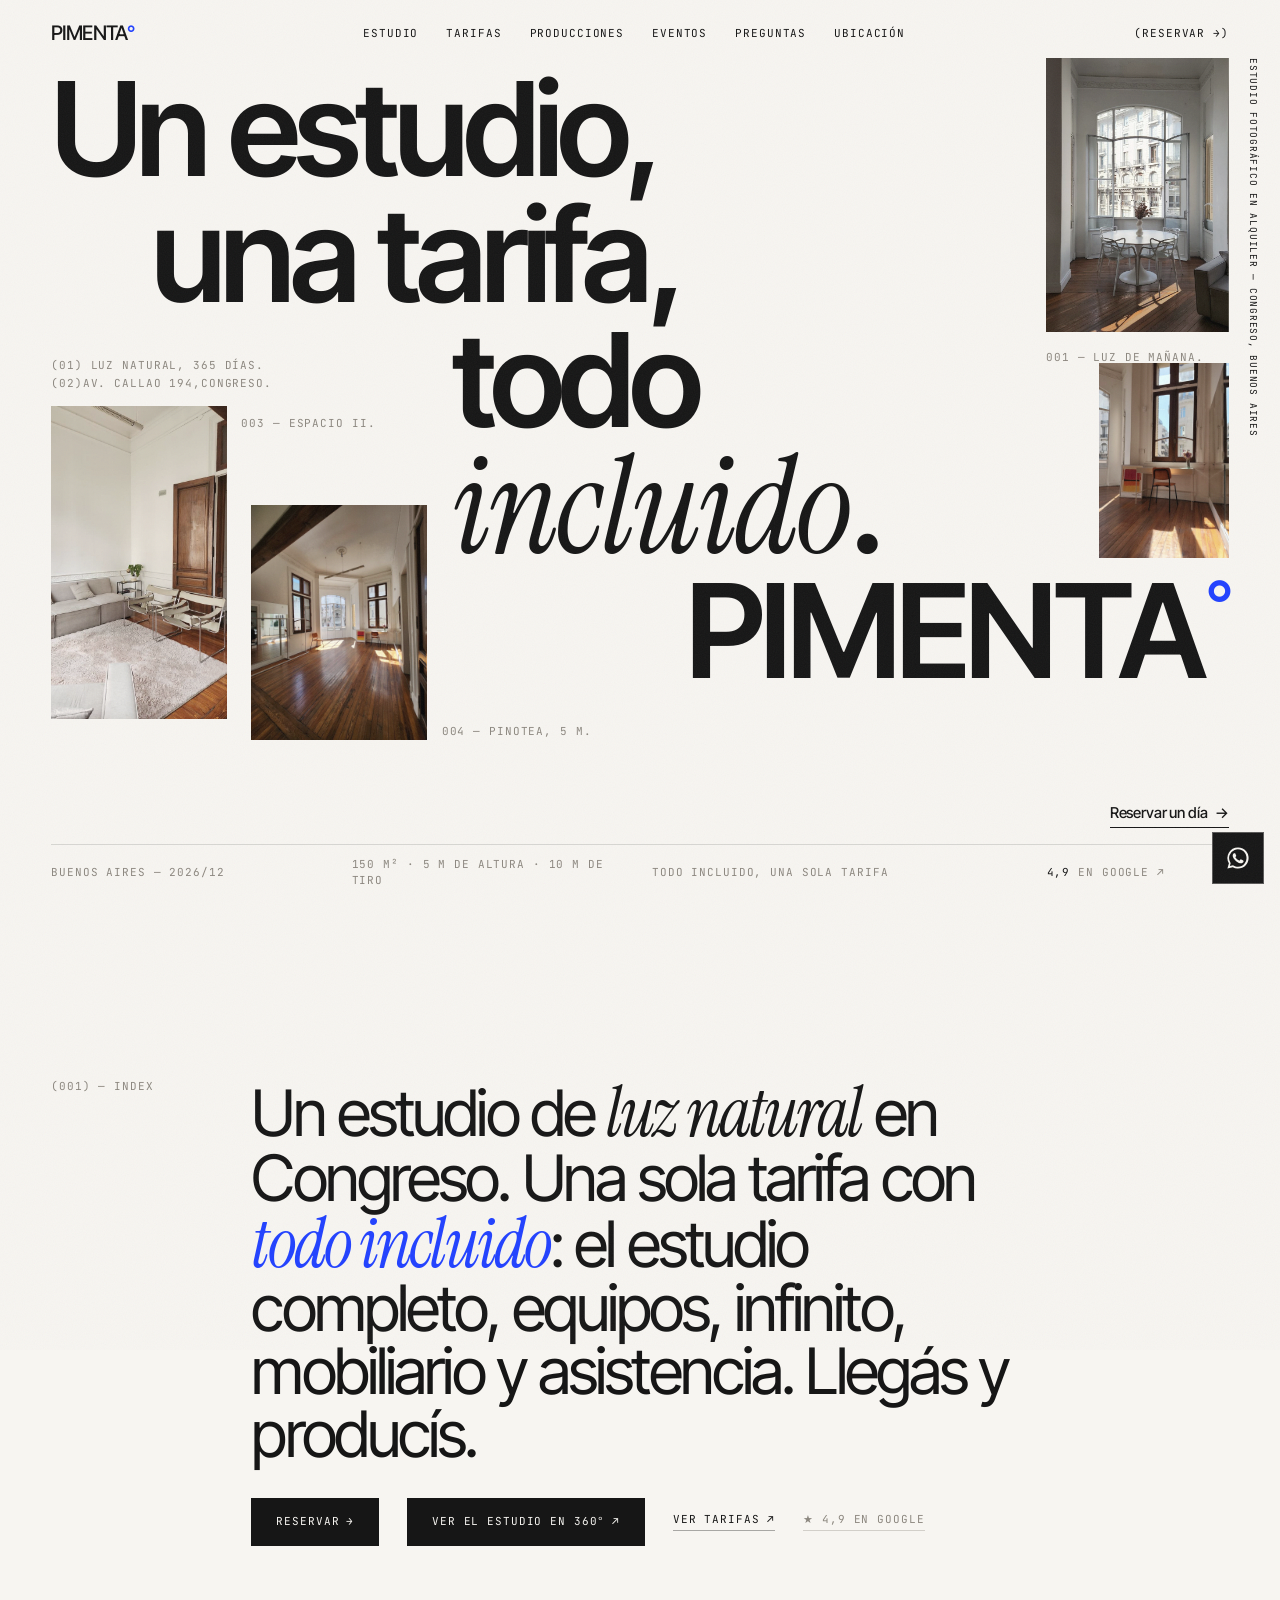
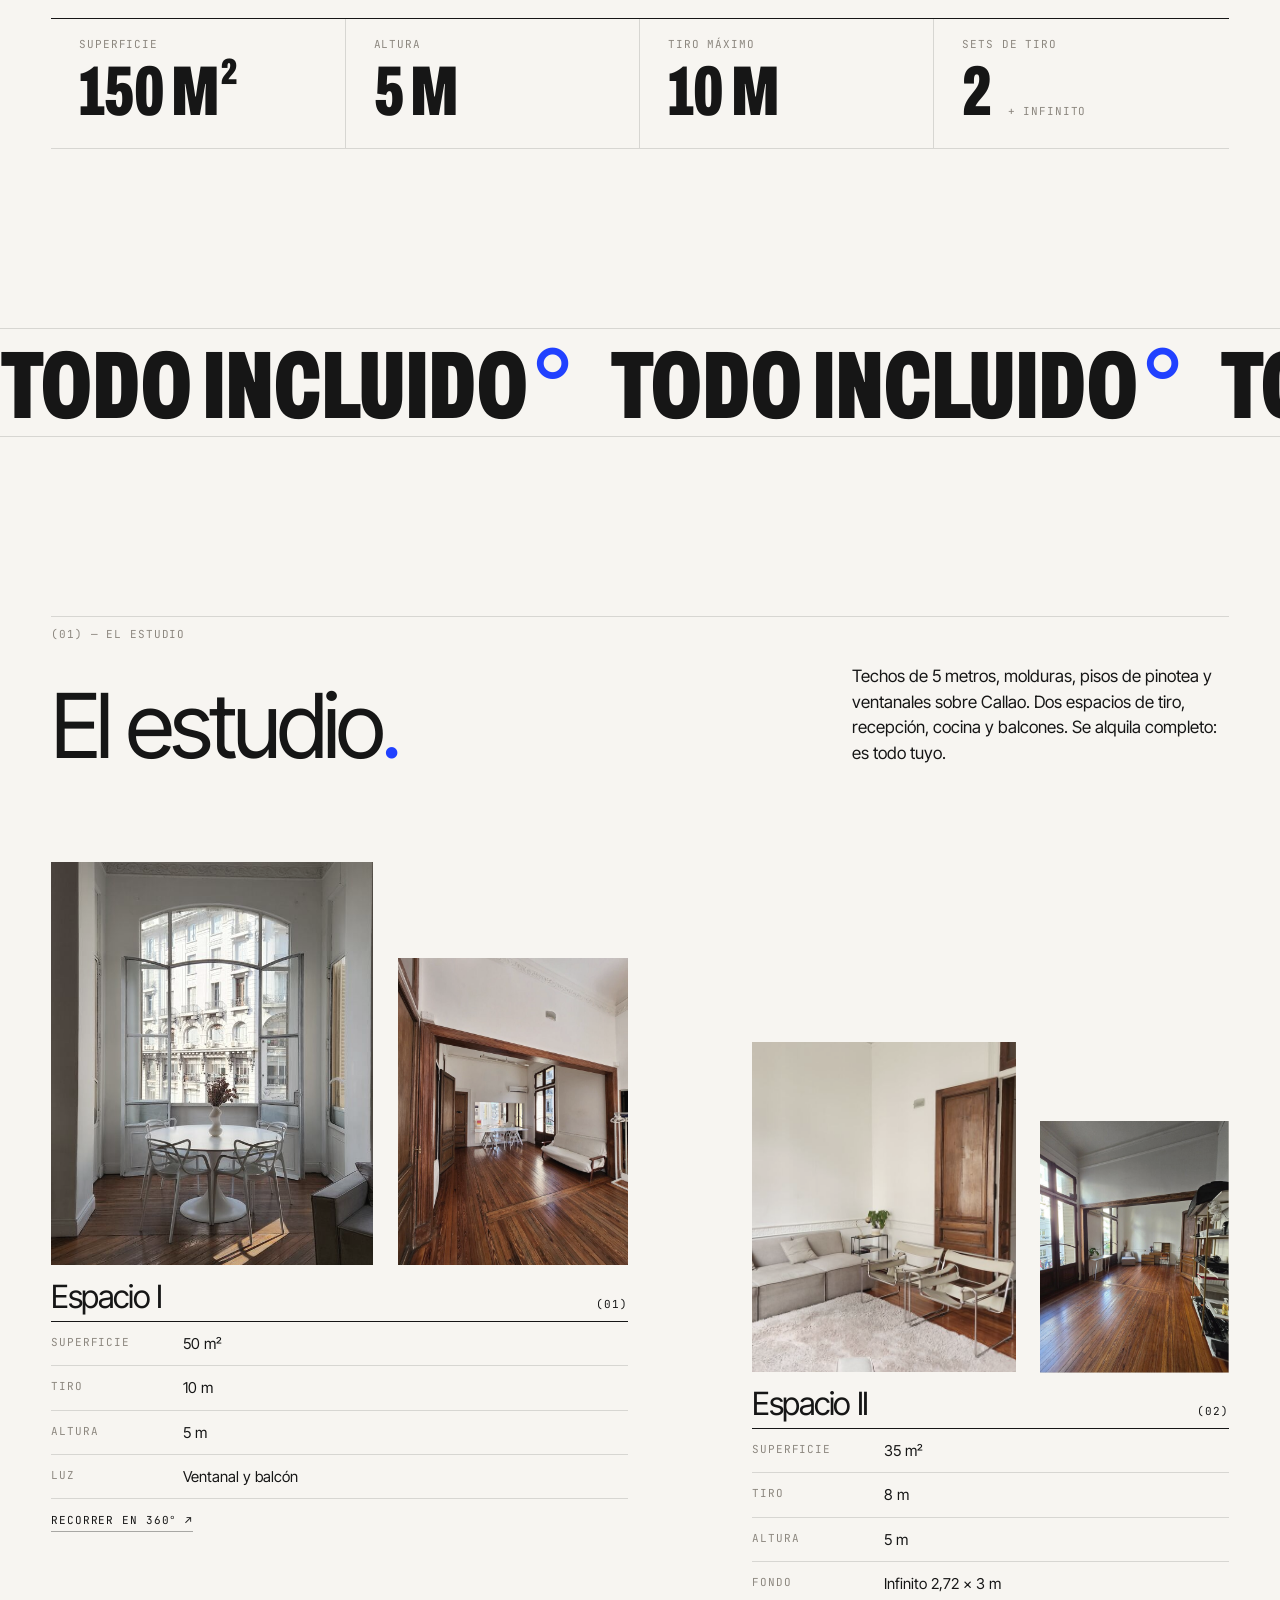
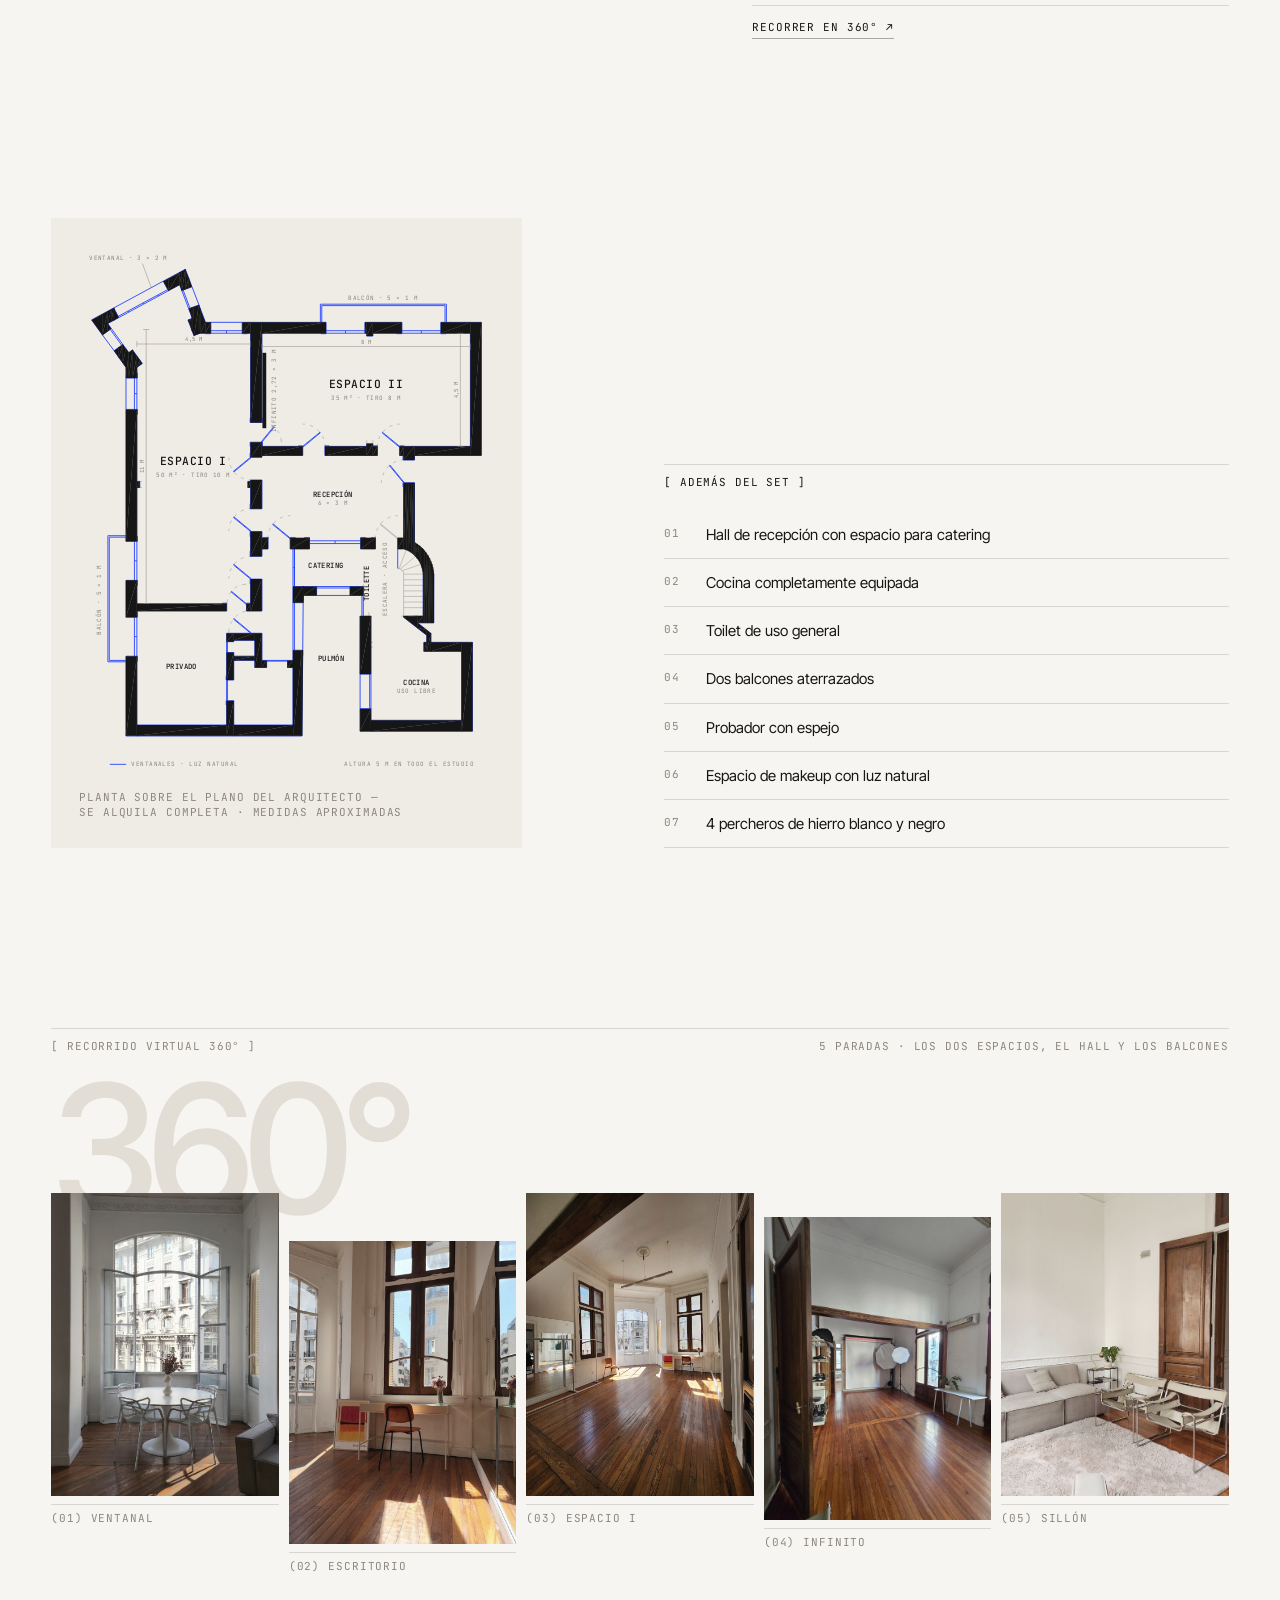
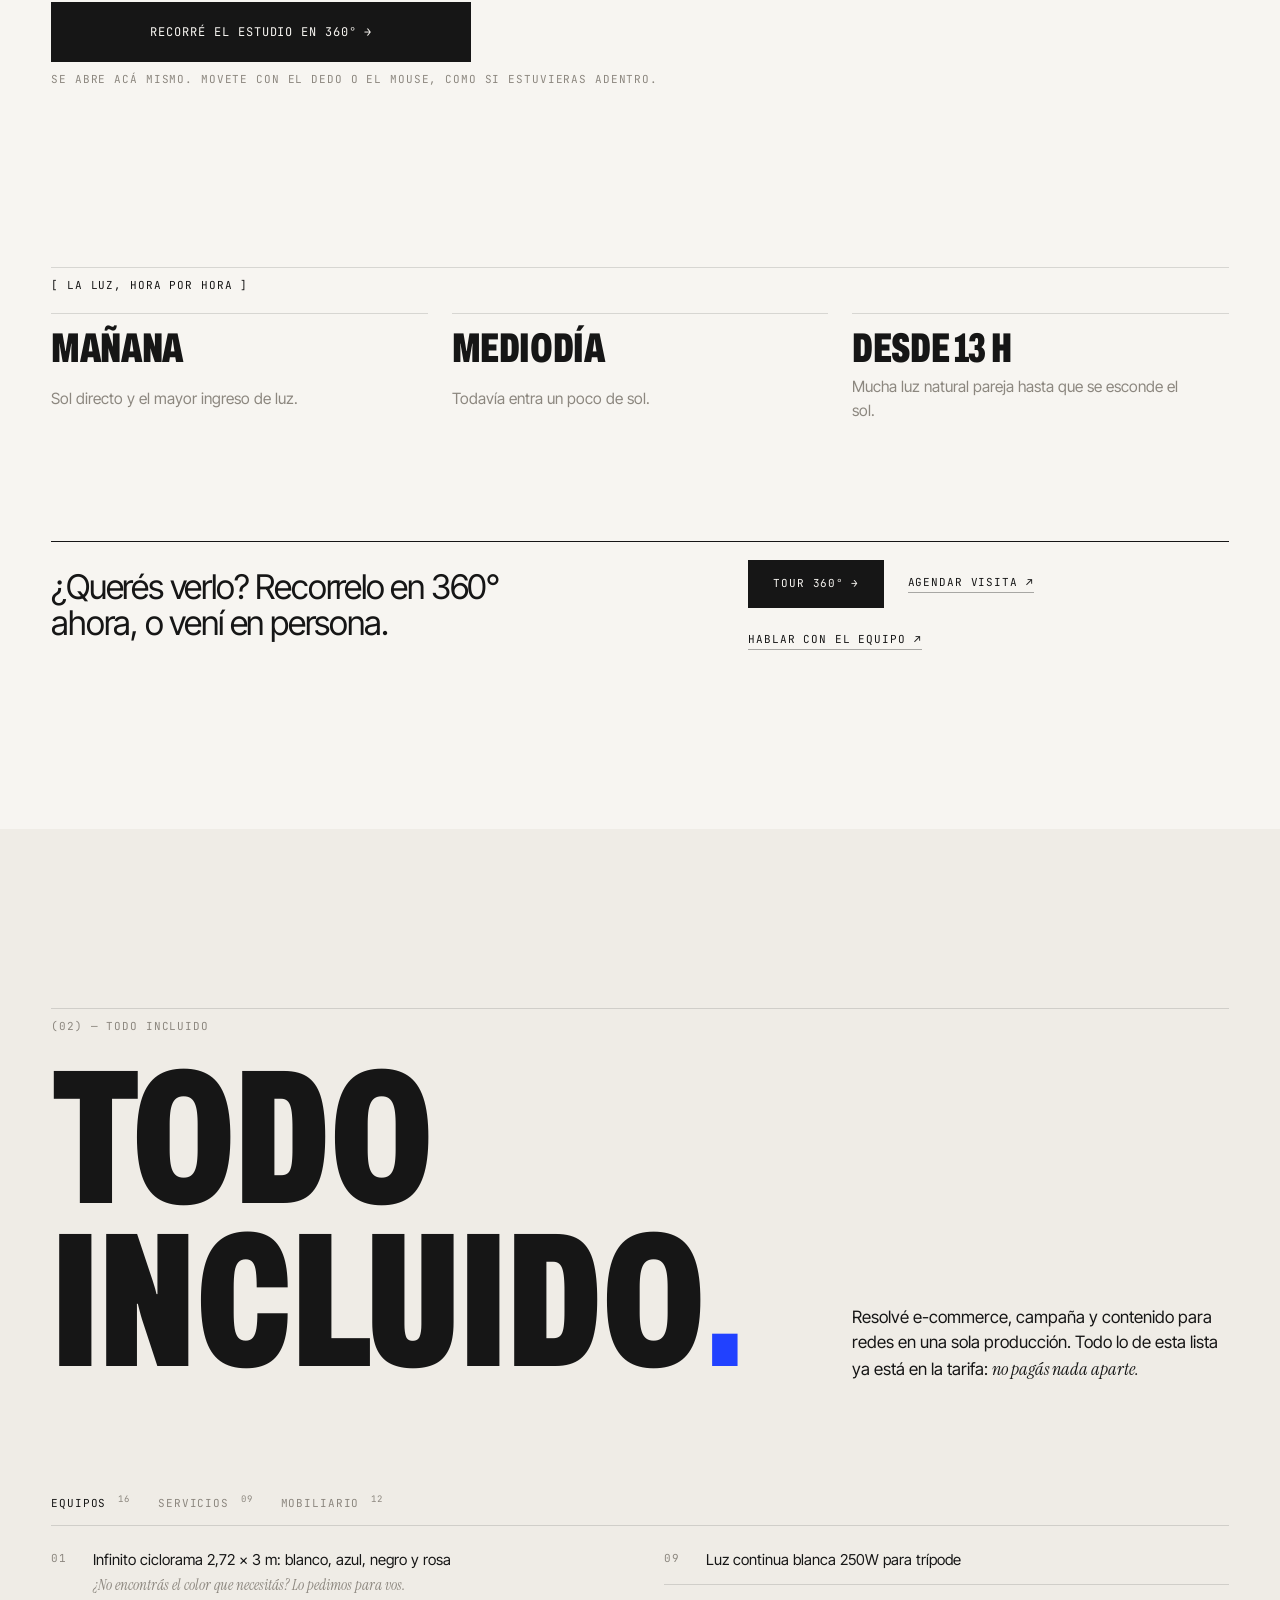
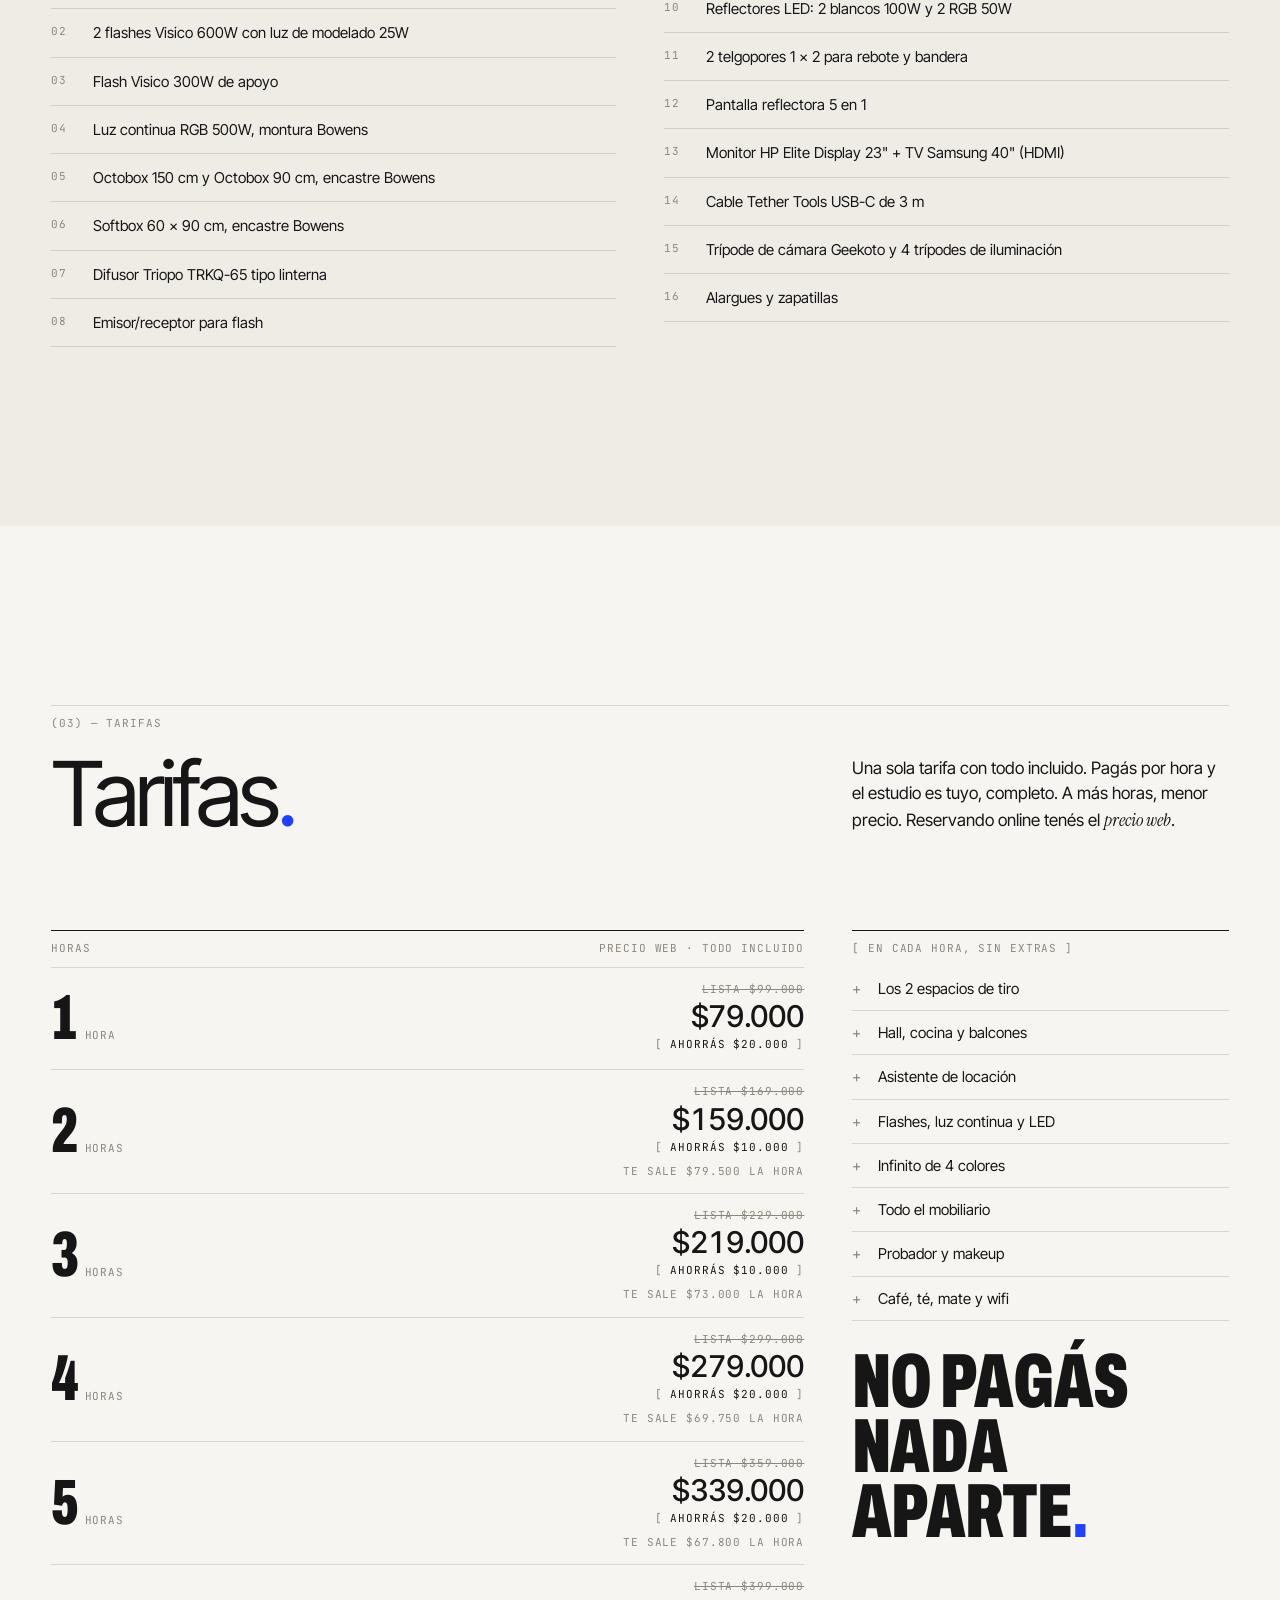
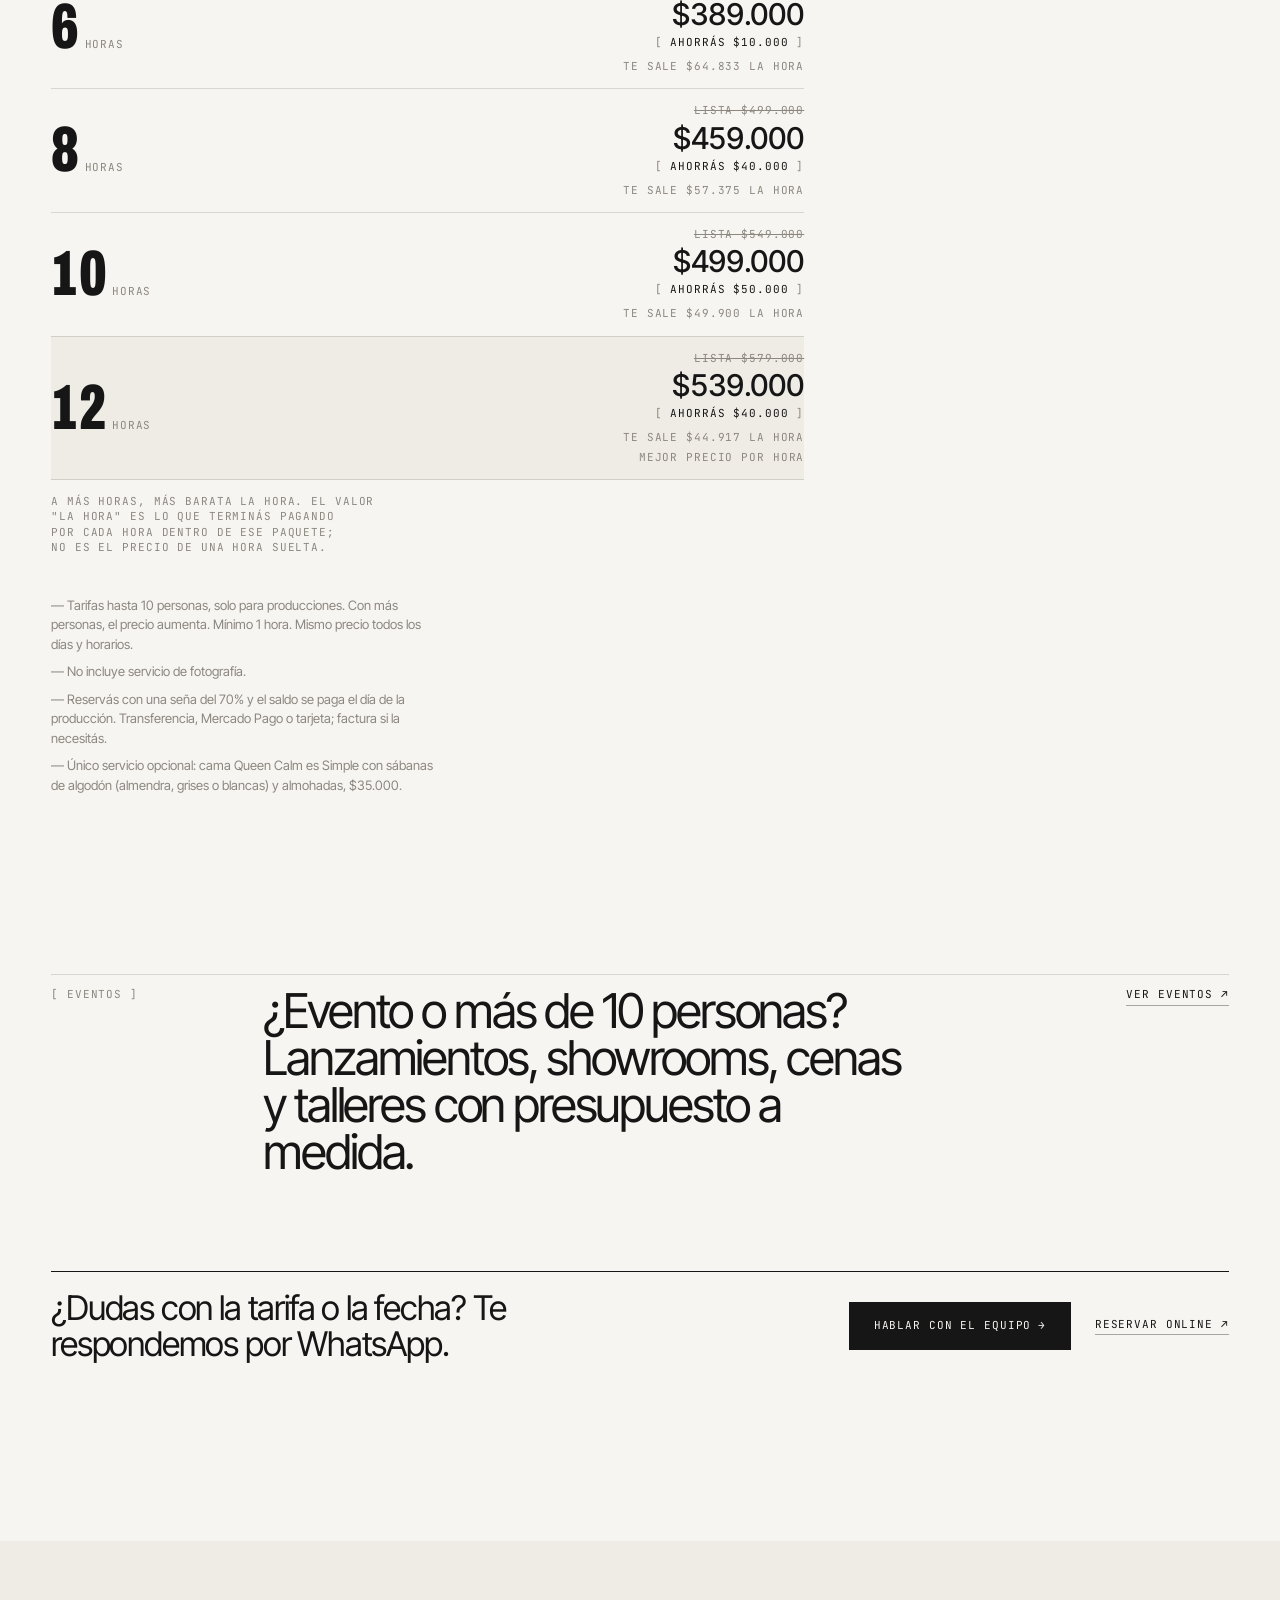
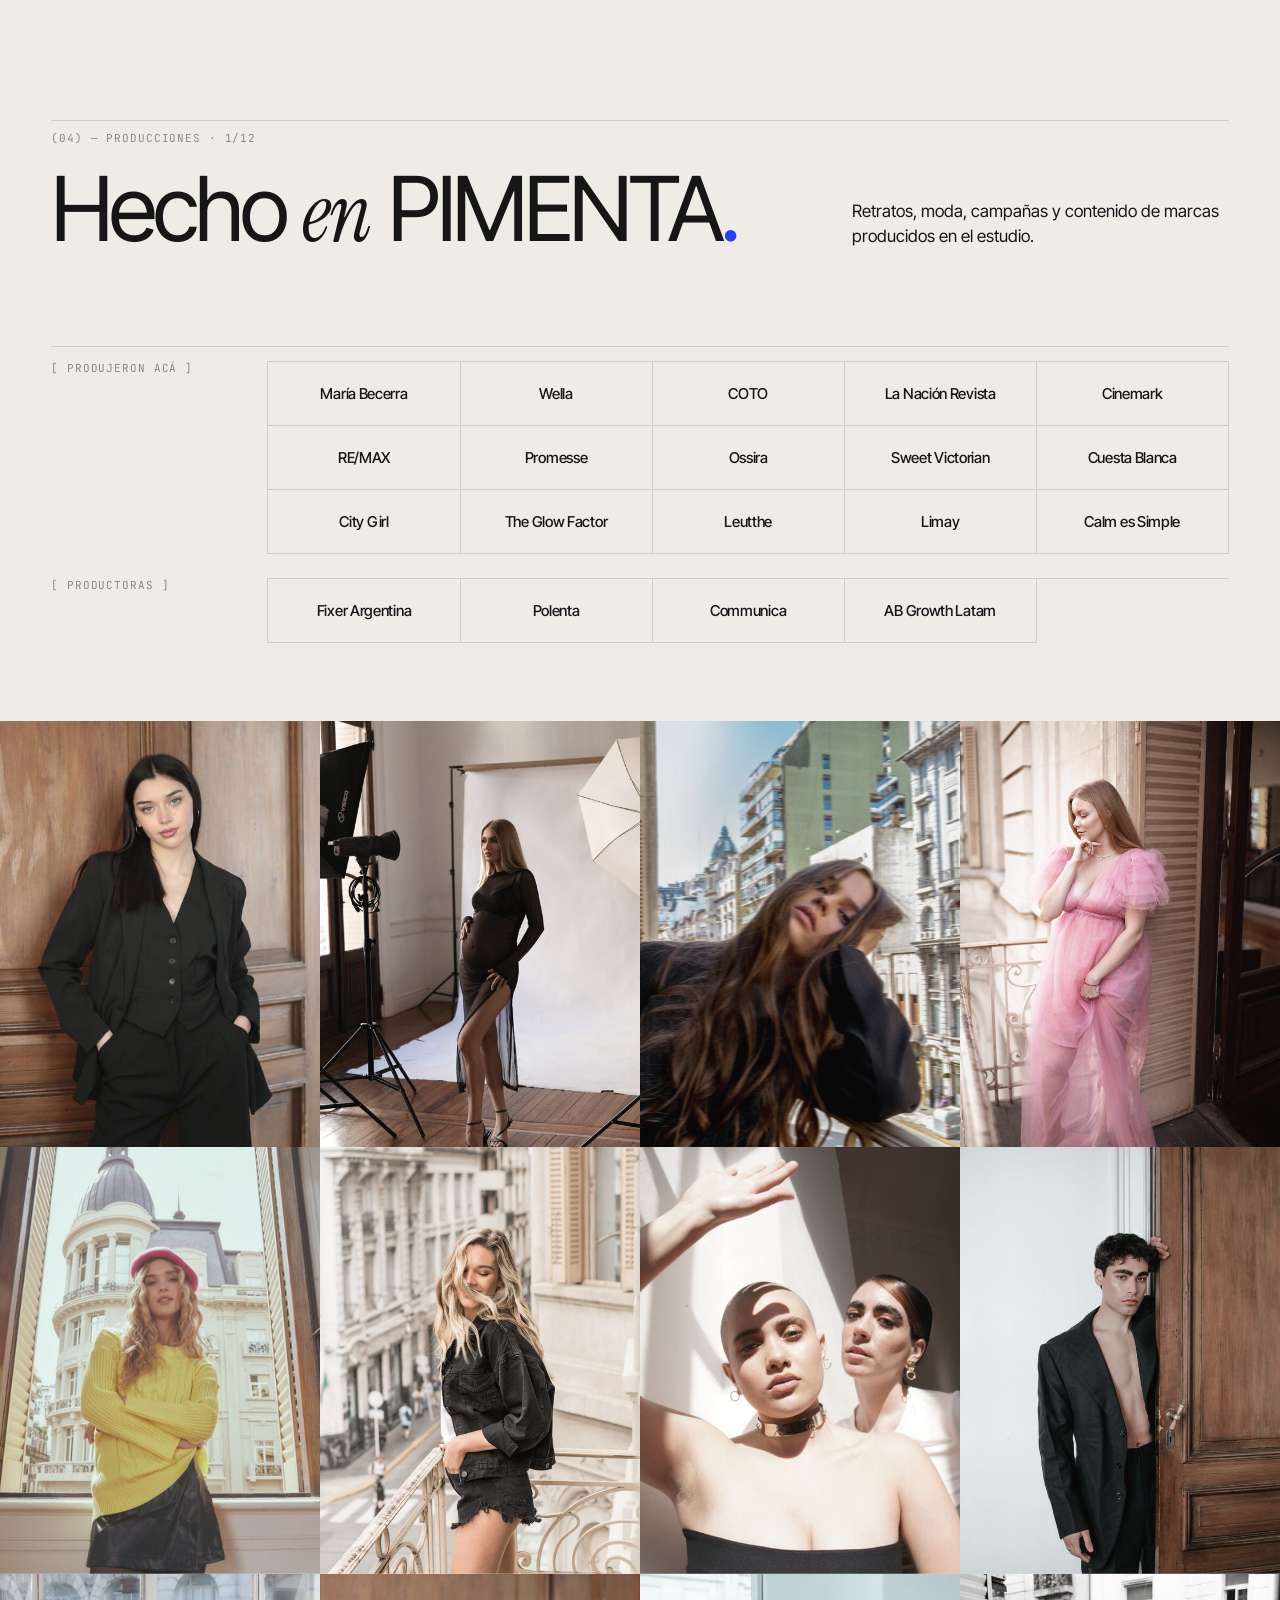
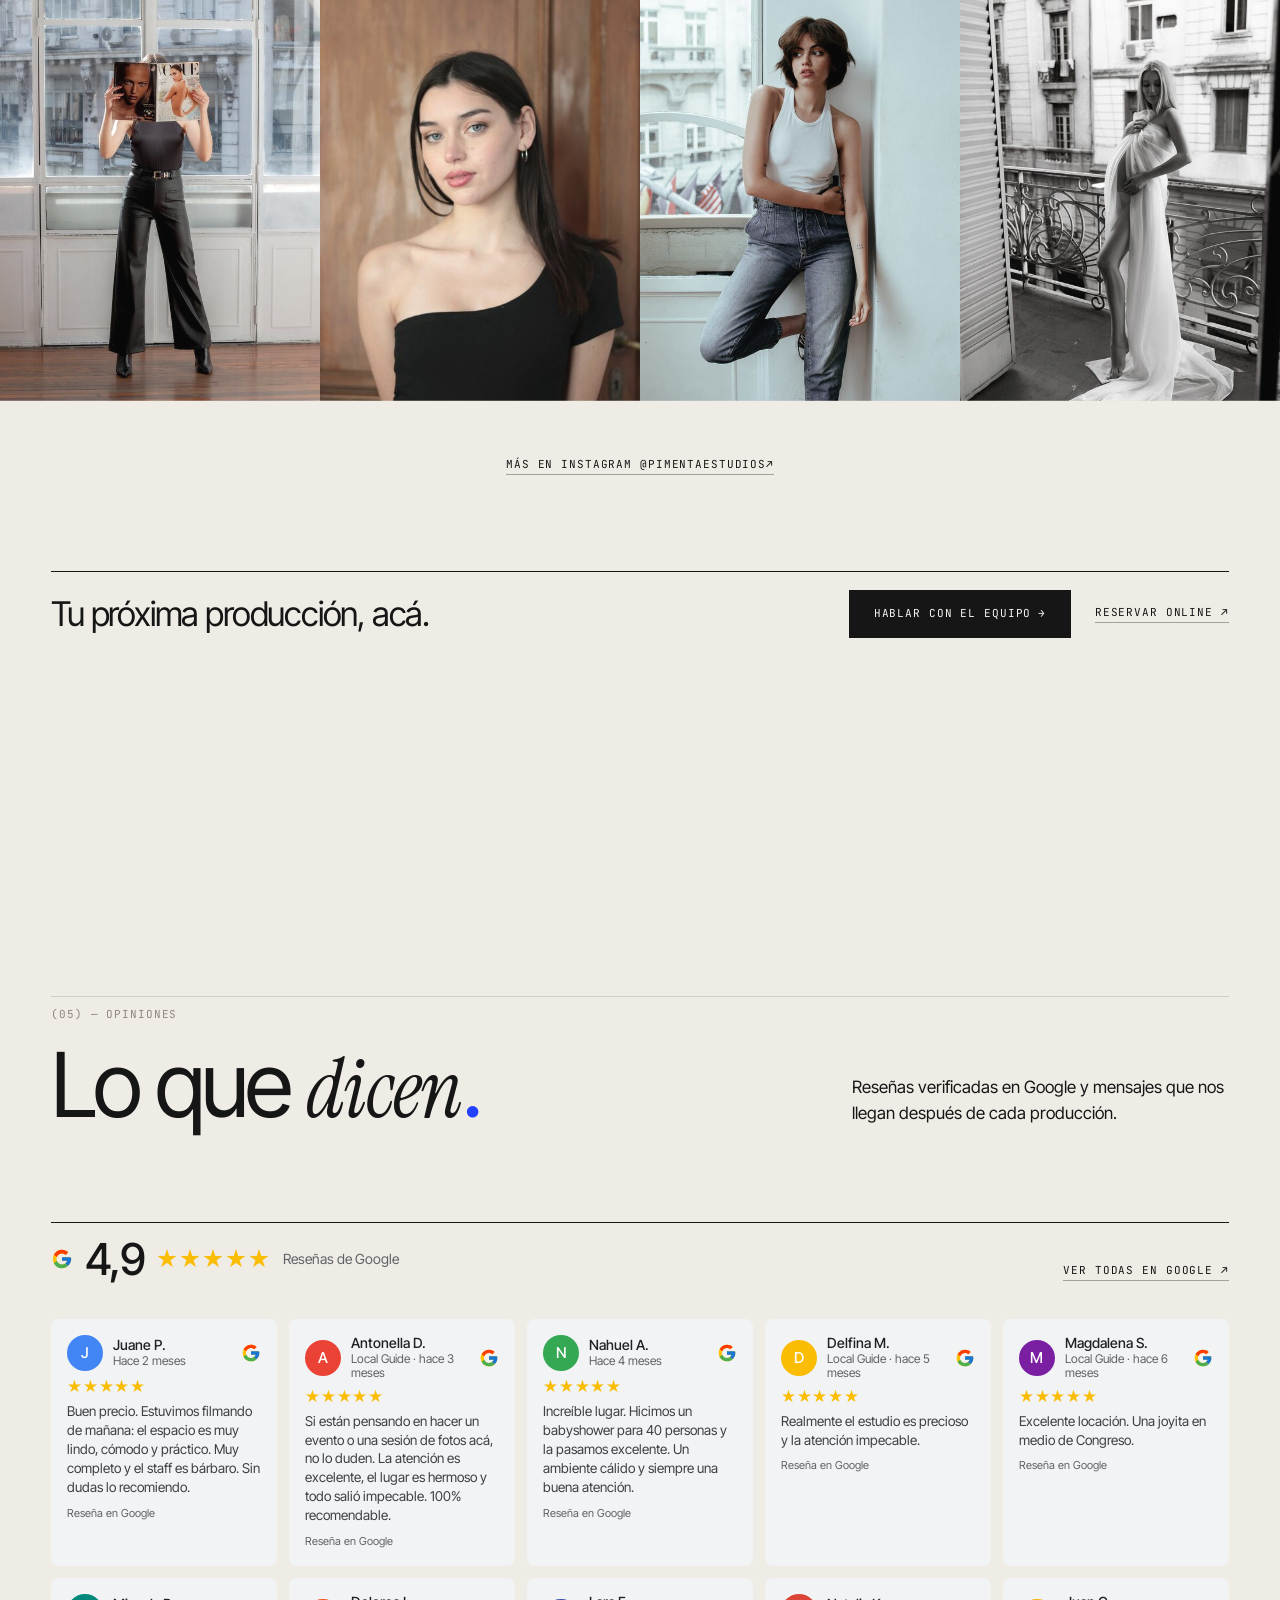
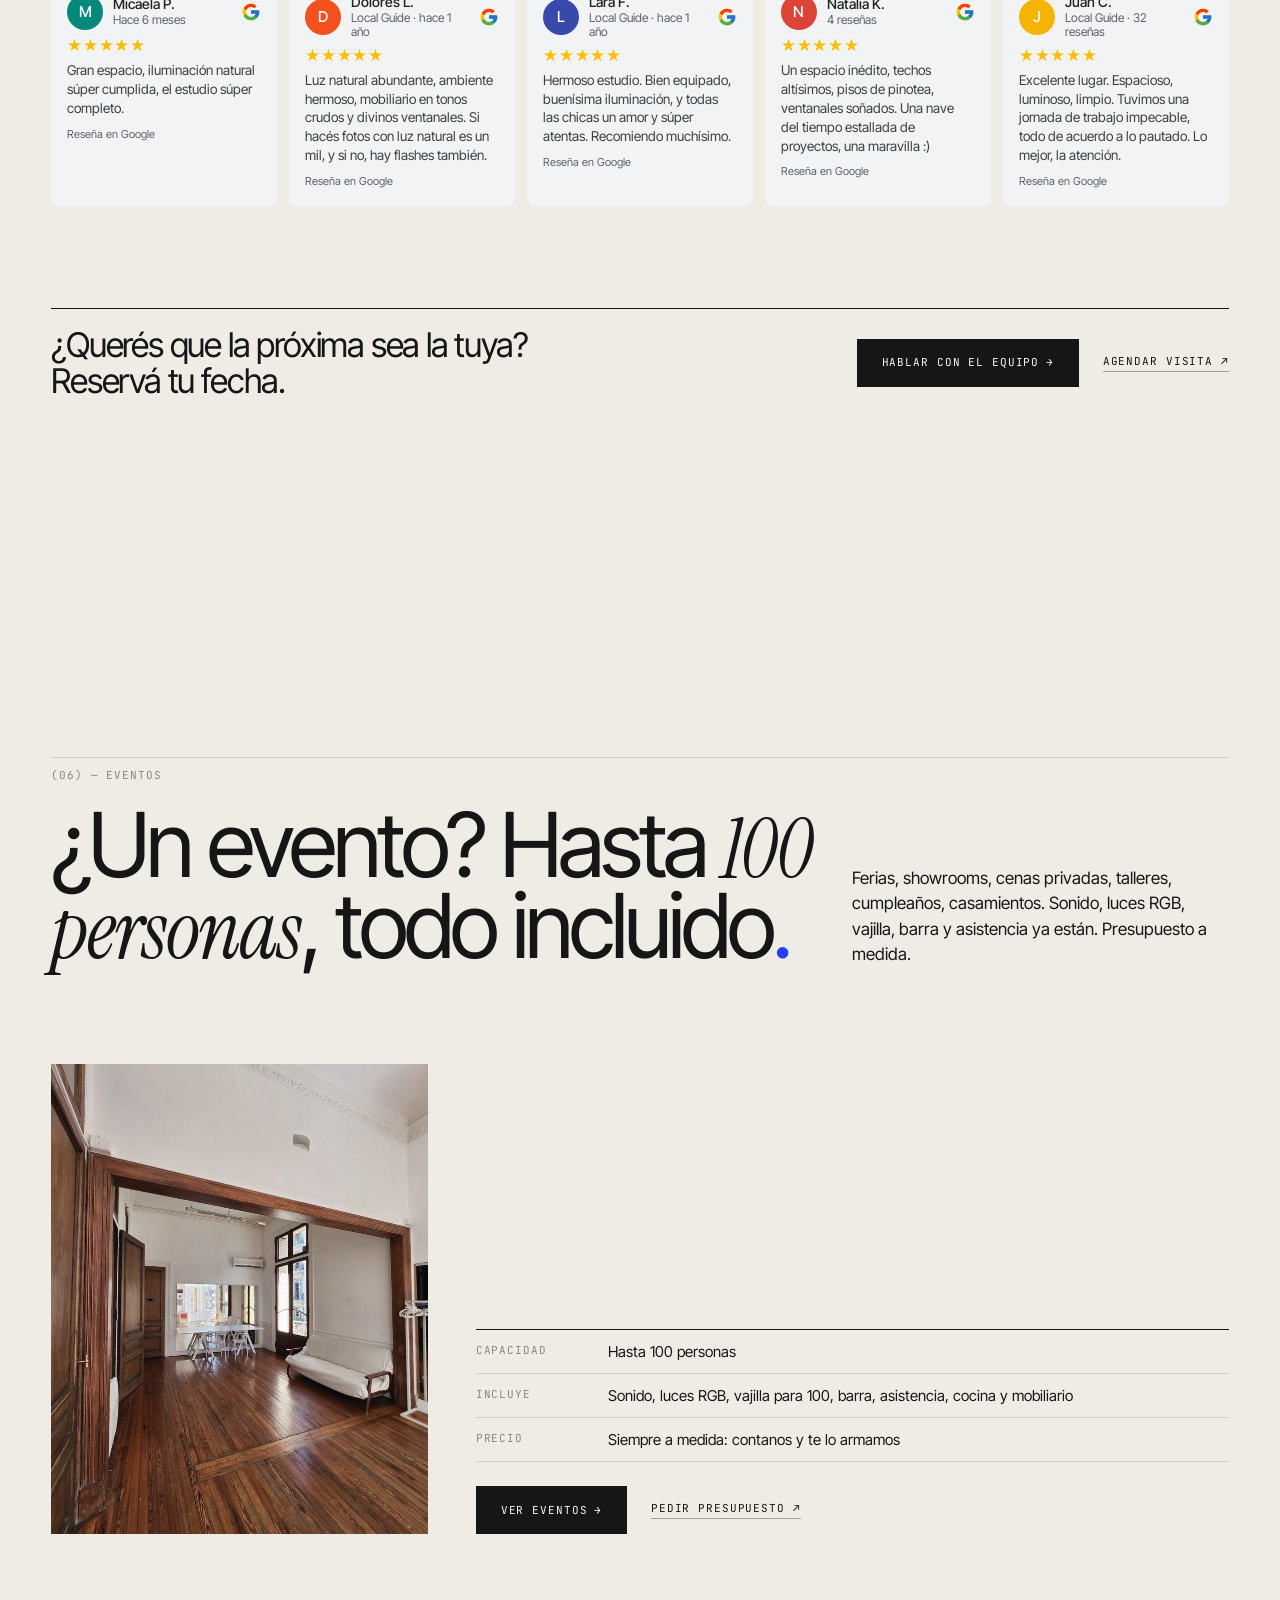
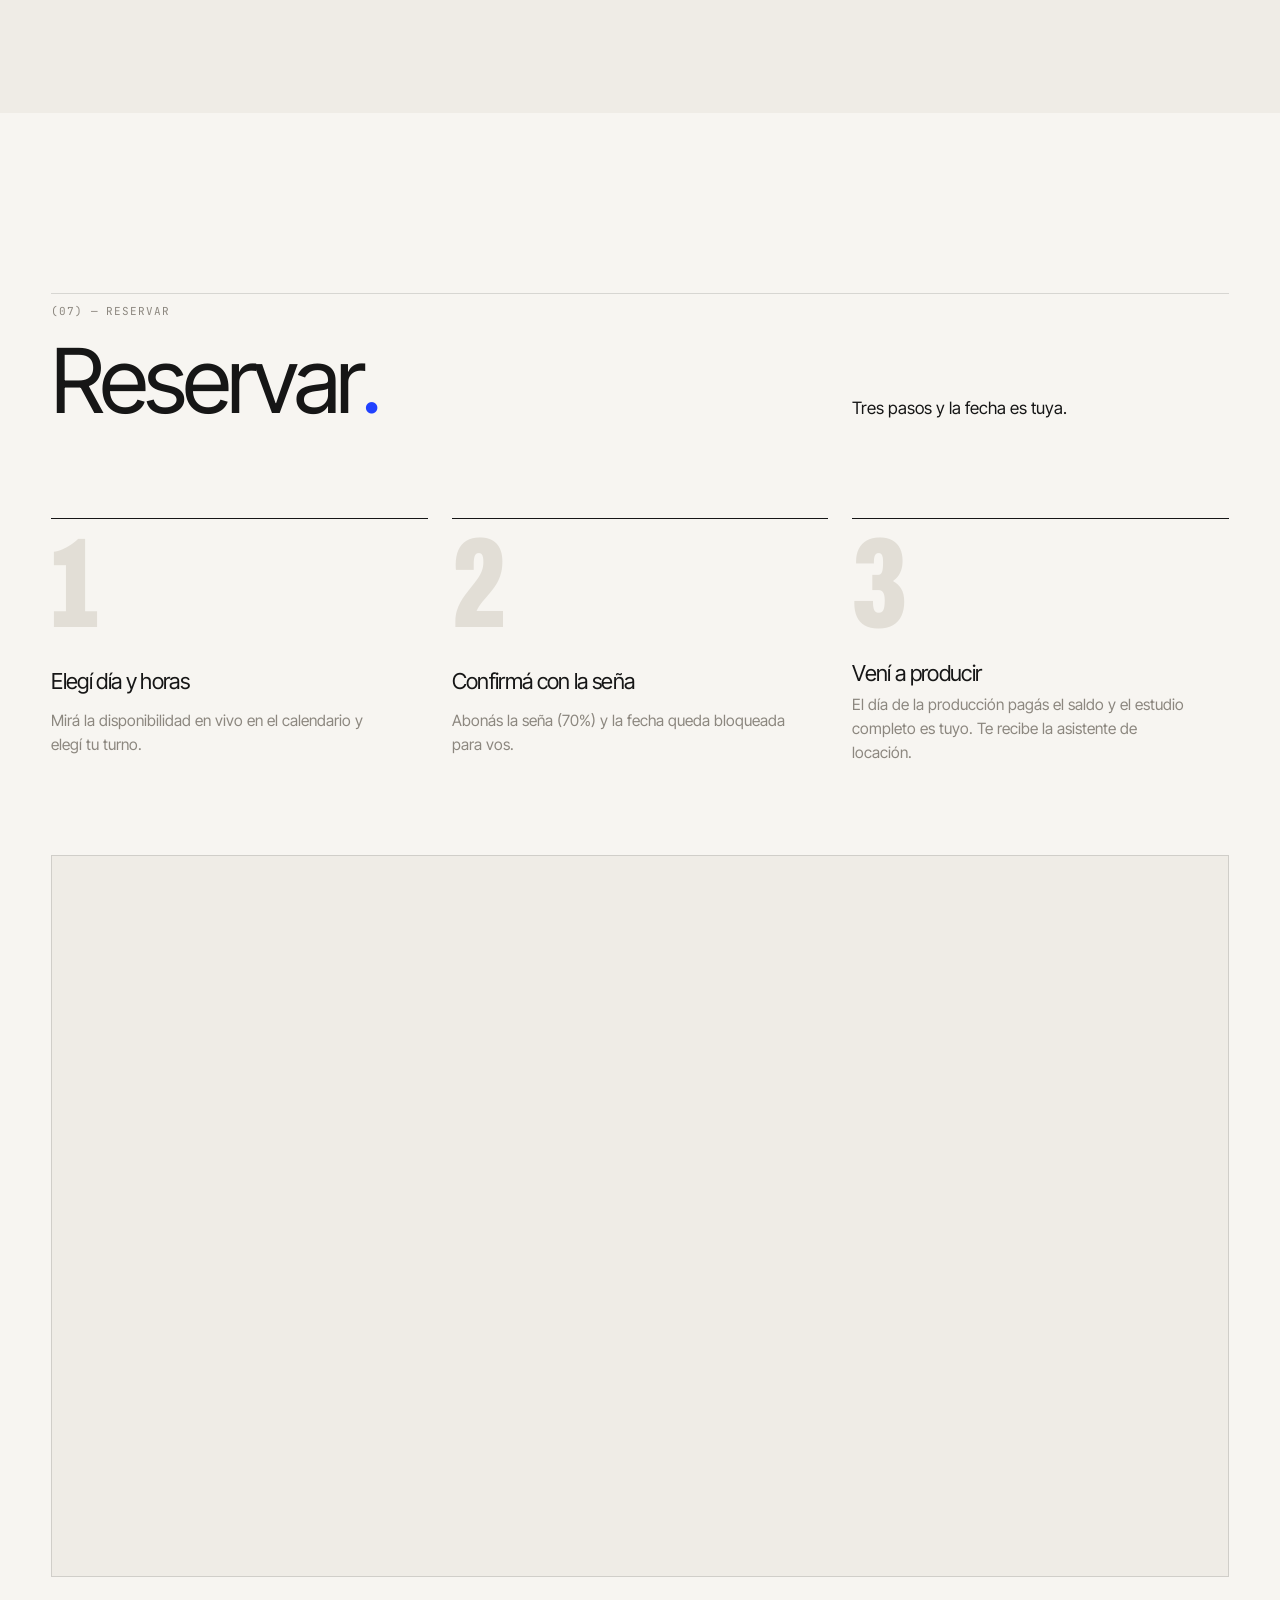
==== index.html @ 604423f0 "Plano: etiquetas de balcones y ventanal afuera del dibujo, sin cruzar líneas Co-Authored-By: Claude " ====
<!doctype html>
<html lang="es-AR">
<head>
  <meta charset="utf-8">
  <meta name="viewport" content="width=device-width, initial-scale=1">
  <title>PIMENTA Estudios | Alquiler de estudio fotográfico en Congreso, CABA</title>
  <meta name="description" content="Alquiler de estudio fotográfico con luz natural en Congreso, CABA (Av. Callao 194). Una sola tarifa con todo incluido: 150 m², 5 m de altura, equipos, infinito, mobiliario y asistencia. Reservá online.">
  <link rel="canonical" href="https://nadiaberendorf-coder.github.io/pimenta-web/">
  <meta name="theme-color" content="#F7F5F1">
  <link rel="icon" href="img/favicon.png" type="image/png">
  <link rel="apple-touch-icon" href="img/favicon.png">

  <!-- Vista previa al compartir el link (WhatsApp, Instagram, Facebook) -->
  <meta property="og:type" content="website">
  <meta property="og:locale" content="es_AR">
  <meta property="og:site_name" content="PIMENTA Estudios">
  <meta property="og:title" content="PIMENTA Estudios | Alquiler de estudio fotográfico en Congreso, CABA">
  <meta property="og:description" content="Una sola tarifa, todo incluido: 150 m² con luz natural, equipos, infinito, mobiliario y asistencia. Av. Callao 194, CABA.">
  <meta property="og:url" content="https://nadiaberendorf-coder.github.io/pimenta-web/">
  <meta property="og:image" content="https://nadiaberendorf-coder.github.io/pimenta-web/fotos/compartir.jpg">
  <meta property="og:image:width" content="1200">
  <meta property="og:image:height" content="630">
  <meta property="og:image:alt" content="Espacio de PIMENTA Estudios con piso de madera, ventanales y luz natural">
  <meta name="twitter:card" content="summary_large_image">

  <!-- Datos del negocio para Google -->
  <script type="application/ld+json">
  {
    "@context": "https://schema.org",
    "@type": "LocalBusiness",
    "name": "PIMENTA Estudios",
    "description": "Alquiler de estudio fotográfico por hora con luz natural. Una sola tarifa con todo incluido: estudio completo, equipos, infinito, mobiliario y asistencia.",
    "url": "https://nadiaberendorf-coder.github.io/pimenta-web/",
    "image": "https://nadiaberendorf-coder.github.io/pimenta-web/fotos/compartir.jpg",
    "logo": "https://nadiaberendorf-coder.github.io/pimenta-web/img/logo-negro.png",
    "hasMap": "https://maps.app.goo.gl/WNk3tJEqBnYM6PEH6",
    "sameAs": ["https://www.instagram.com/pimentaestudios/"],
    "telephone": "+5491124845148",
    "email": "holapimenta@gmail.com",
    "openingHours": "Mo-Su 00:00-23:59",
    "priceRange": "$$",
    "address": {
      "@type": "PostalAddress",
      "streetAddress": "Av. Callao 194, piso 2, U5",
      "addressLocality": "Ciudad Autónoma de Buenos Aires",
      "addressRegion": "CABA",
      "addressCountry": "AR"
    },
    "areaServed": "Buenos Aires"
  }
  </script>

  <link rel="preconnect" href="https://fonts.googleapis.com">
  <link rel="preconnect" href="https://fonts.gstatic.com" crossorigin>
  <link href="https://fonts.googleapis.com/css2?family=Archivo:wdth,wght@62..125,100..900&family=Inter+Tight:wght@400;500;600&family=Instrument+Serif:ital@0;1&family=JetBrains+Mono:wght@400;500&display=swap" rel="stylesheet">
  <link rel="preload" as="image" href="fotos/portada-ventanal.jpg">
  <link rel="stylesheet" href="css/estilos.css">
  <script>document.documentElement.classList.add("js");</script>
</head>
<body>

<!-- ===================== BARRA ===================== -->
<header class="barra">
  <a class="logo" href="#inicio" aria-label="PIMENTA Estudios, ir al inicio">PIMENTA<span class="nota">°</span></a>
  <nav class="nav" aria-label="Secciones">
    <a href="#estudio">Estudio</a>
    <a href="#tarifas">Tarifas</a>
    <a href="#galeria">Producciones</a>
    <a href="eventos.html">Eventos</a>
    <a href="#faq">Preguntas</a>
    <a href="#ubicacion">Ubicación</a>
  </nav>
  <div class="barra-der">
    <a href="#reservar" class="barra-reservar">(Reservar →)</a>
    <button id="menu-boton" class="menu-boton" aria-expanded="false" aria-controls="menu">Menú</button>
  </div>
</header>

<!-- Menú del celular -->
<nav id="menu" class="menu" aria-label="Secciones">
  <a href="#estudio"><sup>01</sup>Estudio</a>
  <a href="#incluido"><sup>02</sup>Incluido</a>
  <a href="#tarifas"><sup>03</sup>Tarifas</a>
  <a href="#galeria"><sup>04</sup>Producciones</a>
  <a href="#opiniones"><sup>05</sup>Opiniones</a>
  <a href="eventos.html"><sup>06</sup>Eventos</a>
  <a href="#reservar"><sup>07</sup>Reservar</a>
  <a href="#faq"><sup>08</sup>Preguntas</a>
  <a href="#ubicacion"><sup>09</sup>Ubicación</a>
  <a href="#contacto"><sup>10</sup>Contacto</a>
</nav>

<main id="contenido">

<!-- ===================== PORTADA ===================== -->
<section id="inicio" class="hero">
  <div class="hero-stage">
    <h1 class="hero-palabras">
      <span class="oculto">PIMENTA Estudios: un estudio, una tarifa, todo incluido. Alquiler de estudio fotográfico de luz natural en Congreso, CABA</span>
      <span class="l l1" aria-hidden="true"><span class="w">Un estudio,</span></span>
      <span class="l l2" aria-hidden="true"><span class="w">una tarifa,</span></span>
      <span class="l l3" aria-hidden="true"><span class="w">todo</span></span>
      <span class="l l4" aria-hidden="true"><span class="w"><em>incluido</em>.</span></span>
      <span class="l l5" aria-hidden="true"><span class="w">PIMENTA<span class="grado">°</span></span></span>
    </h1>

    <figure class="hf hf1">
      <span class="hf-img"><img src="fotos/portada-ventanal.jpg" alt="Ventanal en arco del estudio con una mesa redonda y sillas, con sol de mañana" fetchpriority="high" width="640" height="1137"></span>
      <figcaption>001 — Luz de mañana.</figcaption>
    </figure>
    <figure class="hf hf2">
      <span class="hf-img"><img src="fotos/espacio-escritorio.jpg" alt="Escritorio junto a la ventana del estudio con luz de tarde" loading="lazy" width="750" height="1000"></span>
      <figcaption>002</figcaption>
    </figure>

    <span class="hero-nota n0">(01) Luz natural, 365 días <b>—</b> Av. Callao 194, Congreso.</span>
    <span class="hero-nota n1">(01) Luz natural, 365 días.</span>
    <span class="hero-nota n2">(02)<br>Av. Callao 194,<br>Congreso.</span>

    <div class="hero-tira">
      <figure class="hf hf3">
        <span class="hf-img"><img src="fotos/espacio-2.jpg" alt="Espacio II: sillón modular beige, alfombra de pelo largo y sillas Wassily" width="563" height="1000"></span>
        <figcaption>003 — Espacio II.</figcaption>
      </figure>
      <figure class="hf hf5">
        <span class="hf-img"><img src="fotos/espacio-1.jpg" alt="Sala principal del estudio: piso de pinotea y techos de 5 metros" width="900" height="1200"></span>
        <figcaption>004 — Pinotea, 5 m.</figcaption>
      </figure>
      <figure class="hf hf4">
        <span class="hf-img"><img src="fotos/espacio-infinito.jpg" alt="El infinito y las luces del Espacio II" width="600" height="800"></span>
        <figcaption>005 — Infinito.</figcaption>
      </figure>
    </div>

    <p class="hero-bajada">Estudio fotográfico en alquiler en un edificio antiguo de Congreso: 150 m², techos de 5 m, piso de pinotea y ventanales en arco. <span>Todo incluido, una sola tarifa.</span></p>

    <a class="hero-cta" href="#reservar">Reservar un día<span class="fl">→</span></a>

    <span class="hero-vertical" aria-hidden="true">Estudio fotográfico en alquiler — Congreso, Buenos Aires</span>
  </div>
  <div class="hero-pie">
    <span class="p1">Buenos Aires — <span id="hero-fecha">2026/10</span></span>
    <span class="p2">150 m² · 5 m de altura · 10 m de tiro</span>
    <span class="p3">Todo incluido, una sola tarifa</span>
    <a class="p4" href="https://maps.app.goo.gl/WNk3tJEqBnYM6PEH6" data-link="google"><b>4,9</b> en Google ↗</a>
  </div>
</section>

<!-- Presentación -->
<section class="presenta">
  <p class="indice">(001) — Index</p>
  <p class="presenta-texto">Un estudio de <em>luz natural</em> en Congreso. Una sola tarifa con <em class="nota">todo incluido</em>: el estudio completo, equipos, infinito, mobiliario y asistencia. Llegás y producís.</p>
  <div class="presenta-acciones">
    <a href="#reservar" class="btn">Reservar →</a>
    <a href="#tour" data-tour class="btn btn-borde">Ver el estudio en 360° ↗</a>
    <a href="#tarifas" class="link">Ver tarifas ↗</a>
    <a href="https://maps.app.goo.gl/WNk3tJEqBnYM6PEH6" data-link="google" class="link google-mini">★ 4,9 en Google</a>
  </div>
  <dl class="specs">
    <div><dt>Superficie</dt><dd>150 m²</dd></div>
    <div><dt>Altura</dt><dd>5 m</dd></div>
    <div><dt>Tiro máximo</dt><dd>10 m</dd></div>
    <div><dt>Sets de tiro</dt><dd>2<small> + infinito</small></dd></div>
  </dl>
</section>

<!-- Palabra repetida en movimiento -->
<div class="repetida" aria-hidden="true">
  <p class="fila fila-a"><span>Todo incluido</span><span>Todo incluido</span><span>Todo incluido</span><span>Todo incluido</span></p>
</div>

<!-- ===================== 01 EL ESTUDIO ===================== -->
<section id="estudio" class="seccion">
  <header class="cab">
    <p class="indice">(01) — El estudio</p>
    <h2>El estudio<span class="nota">.</span></h2>
    <p class="cab-texto">Techos de 5 metros, molduras, pisos de pinotea y ventanales sobre Callao. Dos espacios de tiro, recepción, cocina y balcones. Se alquila completo: es todo tuyo.</p>
  </header>

  <div class="fichas">
    <article class="ficha">
      <div class="fotos">
        <figure class="foto"><img src="fotos/espacio-ventanal.jpg" alt="Espacio I: ventanal en arco con mesa Tulip blanca y sillas" loading="lazy"></figure>
        <figure class="foto foto-b"><img src="fotos/espacio-1-tiro.jpg" alt="Espacio I: el tiro de 10 metros visto desde la puerta, con los ventanales al fondo" loading="lazy"></figure>
      </div>
      <div class="ficha-datos">
        <h3>Espacio I <span>(01)</span></h3>
        <dl>
          <div><dt>Superficie</dt><dd>50 m²</dd></div>
          <div><dt>Tiro</dt><dd>10 m</dd></div>
          <div><dt>Altura</dt><dd>5 m</dd></div>
          <div><dt>Luz</dt><dd>Ventanal y balcón</dd></div>
        </dl>
        <a href="#tour" data-tour class="link ficha-tour">Recorrer en 360° ↗</a>
      </div>
    </article>
    <article class="ficha">
      <div class="fotos">
        <figure class="foto"><img src="fotos/espacio-2.jpg" alt="Espacio II: sillón modular beige, alfombra de pelo largo y sillas Wassily" loading="lazy"></figure>
        <figure class="foto foto-b"><img src="fotos/espacio-2-infinito.jpg" alt="Espacio II: el infinito con las luces armadas y el balcón al fondo" loading="lazy"></figure>
      </div>
      <div class="ficha-datos">
        <h3>Espacio II <span>(02)</span></h3>
        <dl>
          <div><dt>Superficie</dt><dd>35 m²</dd></div>
          <div><dt>Tiro</dt><dd>8 m</dd></div>
          <div><dt>Altura</dt><dd>5 m</dd></div>
          <div><dt>Fondo</dt><dd>Infinito 2,72 × 3 m</dd></div>
        </dl>
        <a href="#tour" data-tour class="link ficha-tour">Recorrer en 360° ↗</a>
      </div>
    </article>
  </div>

  <div class="plano-bloque">
    <figure class="plano">
      <svg viewBox="121 160 660 837" role="img" aria-labelledby="plano-titulo" xmlns="http://www.w3.org/2000/svg">
      <title id="plano-titulo">Planta de PIMENTA Estudios sobre el plano del arquitecto: Espacio I de 11 × 4,5 m con ventanal y balcón, Espacio II de 8 × 4,5 m con infinito y balcón, recepción de 6 × 3 m, catering, pulmón, privado, cocina, toilette y escalera de acceso</title>
      <g class="p-lineas"><path d="M221.3 534.7L217.6 534.7"/><path d="M221.3 544.4L217.6 544.4"/><path d="M578.9 469.3L578.9 474.6"/><path d="M588.6 469.3L588.6 474.6"/><path d="M582.4 742.7L582.4 749.0"/><path d="M573.5 698.4L573.5 702.0"/><path d="M589.1 790.8L585.7 790.8"/><path d="M589.1 798.4L585.7 798.4"/><path d="M631.4 443.5L627.5 443.6"/><path d="M619.8 445.4L619.7 445.4L616.1 447.0L614.9 447.6"/><path d="M608.3 452.2L606.4 453.8L604.6 455.9"/><path d="M600.1 462.5L599.5 463.6L598.0 467.3"/><path d="M596.2 475.1L595.9 478.9"/><path d="M512.5 478.9L512.3 475.1"/><path d="M510.5 467.3L509.0 463.6L508.3 462.5"/><path d="M503.9 455.9L502.1 453.8L500.2 452.0"/><path d="M493.6 447.6L492.4 447.0L488.8 445.4L488.6 445.4"/><path d="M480.8 443.6L477.0 443.5"/><path d="M443.0 472.3L442.8 468.6L442.2 465.2"/><path d="M439.4 457.8L437.5 454.7L436.6 453.4"/><path d="M430.9 447.7L429.6 446.8L426.5 444.8"/><path d="M419.0 442.1L415.7 441.5L412.0 441.2"/><path d="M359.4 496.9L359.6 500.9"/><path d="M361.4 508.6L361.4 508.7L363.0 512.3L363.6 513.5"/><path d="M368.0 520.1L369.8 522.0L371.9 523.8"/><path d="M378.5 528.2L379.6 529.0L383.2 530.4L383.3 530.4"/><path d="M391.1 532.2L394.9 532.4"/><path d="M394.9 578.2L391.1 578.4"/><path d="M383.3 580.2L383.2 580.2L379.6 581.6L378.4 582.4"/><path d="M371.8 586.8L369.8 588.6L368.0 590.5"/><path d="M363.6 597.1L363.0 598.3L361.4 601.9L361.4 602.0"/><path d="M359.6 609.8L359.4 613.7"/><path d="M394.9 653.9L391.1 654.1"/><path d="M383.3 655.9L383.2 655.9L379.6 657.4L378.4 658.1"/><path d="M371.8 662.5L369.8 664.3L368.0 666.2"/><path d="M363.6 672.8L363.0 674.0L361.4 677.6L361.4 677.8"/><path d="M359.6 685.6L359.4 689.4"/><path d="M387.6 698.3L383.9 698.5L380.5 699.1"/><path d="M373.1 701.9L370.0 703.7L368.6 704.8"/><path d="M363.0 710.4L362.0 711.6L360.1 714.8"/><path d="M357.4 722.3L356.8 725.5L356.5 729.4"/><path d="M628.3 589.3L624.5 589.4"/><path d="M616.7 591.2L616.6 591.2L613.0 592.8L611.8 593.4"/><path d="M605.2 598.0L603.2 599.6L601.4 601.7"/><path d="M597.0 608.3L596.4 609.4L594.8 613.1"/><path d="M593.0 620.9L592.8 624.8"/><path d="M457.2 589.3L453.4 589.4"/><path d="M445.6 591.2L441.8 592.8L440.8 593.4"/><path d="M434.2 598.0L432.1 599.6L430.3 601.7"/><path d="M425.9 608.3L425.3 609.4L423.7 613.1"/><path d="M421.9 620.9L421.8 624.8"/><path d="M637.7 500.5L633.7 500.9L633.6 500.9"/><path d="M625.9 502.9L622.3 504.6L621.1 505.3"/><path d="M614.6 509.9L612.7 511.7L610.9 513.7"/><path d="M606.5 520.3L605.9 521.5L604.3 525.2"/><path d="M602.4 532.9L602.4 533.0L602.2 537.0"/><path d="M387.6 740.9L383.6 741.8L381.0 742.9"/><path d="M374.2 746.9L373.1 747.6L370.1 750.2"/><path d="M365.0 756.5L363.0 760.0L362.5 761.2"/><path d="M360.1 768.7L359.6 771.5L359.4 775.6"/><path d="M633.8 749.0L637.7 749.0"/></g>
      <g class="p-escalera"><path d="M637.7 750.8L637.7 679.8M637.8 735.6L668.9 735.6M637.8 726.7L668.9 726.7M637.8 717.8L668.9 717.8M637.8 709.0L668.9 709.0M637.8 700.1L668.9 700.1M637.8 691.2L668.9 691.2M637.8 682.3L668.9 682.3"/><path d="M628.3 673.2L632.9 673.9L637.7 679.8"/><path d="M630.6 673.6L641.8 643.6M632.9 673.9L656.5 653.9M635.3 676.9L665.2 666.7"/><path d="M628.3 624.8L628.3 623.9L635.0 623.9L635.0 624.8"/><path d="M628.3 624.8L601.0 602.3L600.2 603.1L627.6 625.7ZM628.3 624.8"/><path d="M685.4 681.5L685.1 677.0L684.4 672.8L683.4 668.5L682.1 664.4L680.5 660.4L678.6 656.4L676.6 652.7L674.0 649.1L671.4 645.6L668.5 642.4L665.4 639.2L662.2 636.5L658.6 634.0L655.0 631.7"/><path d="M668.8 682.3L668.4 678.5L667.7 674.6L666.7 670.9L665.4 667.3L663.7 663.8L661.8 660.5L659.5 657.4L657.0 654.4L654.2 651.7L651.2 649.2L648.1 647.0L644.8 645.1L641.3 643.4L637.7 642.1"/></g>
      <g class="p-ventanas"><path d="M655.0 493.4L655.0 500.5L637.7 500.5L637.7 493.4L631.4 493.4L631.4 478.9L744.0 478.9L744.0 298.8L697.0 298.8L697.0 281.5L761.3 281.5L761.3 493.4ZM655.0 493.4"/><path d="M634.8 298.8L634.8 299.6L626.8 299.6L626.8 298.8"/><path d="M697.0 298.8L697.0 299.6L704.9 299.6L704.9 298.8"/><path d="M514.1 298.8L514.1 299.6L506.0 299.6L506.0 298.8"/><path d="M512.5 478.9L512.5 478.1L519.1 478.1L519.1 478.9"/><path d="M412.0 440.8L412.9 440.8L412.9 434.2L412.0 434.2"/><path d="M412.0 472.3L412.9 472.3L412.9 478.9L412.0 478.9"/><path d="M477.0 478.9L477.0 478.1L470.4 478.1L470.4 478.9"/><path d="M631.4 478.9L631.4 478.1L638.2 478.1L638.2 478.9"/><path d="M595.9 478.9L595.9 478.1L589.3 478.1L589.3 478.9"/><path d="M330.7 298.8L330.7 299.6L322.8 299.6L322.8 298.8"/><path d="M388.9 298.8L388.9 299.6L380.9 299.6L380.9 298.8"/><path d="M213.1 630.0L214.1 630.0L214.1 622.1L213.1 622.1"/><path d="M295.7 259.9L284.6 230.9M297.7 259.1L286.7 230.0M263.4 231.2L247.3 239.9"/><path d="M304.0 302.5L294.5 277.7L301.3 275.0L295.7 259.9L311.9 253.8L322.3 281.5L330.7 281.5L330.7 298.8L313.9 298.8ZM304.0 302.5"/><path d="M262.3 229.3L246.4 238.0M184.4 273.8L200.5 265.2M183.5 271.9L199.4 263.3"/><path d="M247.3 239.9L223.9 252.5L200.5 265.2"/><path d="M246.4 238.0L222.8 250.6L199.4 263.3"/><path d="M190.7 316.6L172.4 291.4M188.9 317.9L170.6 292.7M199.4 263.3L200.5 265.2M246.4 238.0L247.3 239.9M222.8 250.6L223.9 252.5"/><path d="M394.2 440.8L393.4 440.8L393.4 434.2L394.2 434.2"/><path d="M394.2 472.3L393.4 472.3L393.4 478.9L394.2 478.9"/><path d="M413.8 623.9L421.8 623.9L421.8 624.8"/><path d="M457.2 624.8L457.2 623.9L465.2 623.9L465.2 624.8"/><path d="M487.9 633.6L569.3 633.6M487.9 629.2L569.3 629.2"/><path d="M569.3 624.8L569.3 623.9L577.3 623.9L577.3 624.8"/><path d="M479.9 624.8L479.9 623.9L487.9 623.9L487.9 624.8"/><path d="M413.8 623.9L413.8 624.8M628.3 642.1L628.3 673.2M670.1 805.2L670.1 790.8"/><path d="M585.7 841.3L585.7 896.4M583.6 841.3L583.6 896.4"/><path d="M463.9 642.1L463.9 702.0L461.6 702.0L461.6 642.1"/><path d="M461.6 672.0L463.9 672.0M463.9 702.0L463.9 642.1"/><path d="M356.0 843.8L356.0 850.6L355.2 850.6L355.2 843.8ZM356.0 843.8"/><path d="M356.0 883.8L355.2 883.8L355.2 890.5L356.0 890.5"/><path d="M631.4 478.9L604.1 456.5L603.4 457.3L630.7 479.9ZM631.4 478.9"/><path d="M477.0 478.9L504.5 456.5L505.1 457.3L477.7 479.9ZM477.0 478.9"/><path d="M412.0 472.3L431.8 448.3L430.9 447.6L411.1 471.6ZM412.0 472.3"/><path d="M394.9 496.9L367.6 519.5L366.8 518.6L394.2 496.1ZM394.9 496.9"/><path d="M394.2 496.1L393.4 496.1L393.4 489.4L394.2 489.4"/><path d="M394.9 613.7L367.6 591.1L366.8 592.0L394.2 614.5ZM394.9 613.7"/><path d="M394.2 578.2L393.4 578.2L393.4 570.2L394.2 570.2"/><path d="M394.2 622.6L393.4 622.6L393.4 614.5L394.2 614.5"/><path d="M394.9 689.4L367.6 666.8L366.8 667.7L394.2 690.2ZM394.9 689.4"/><path d="M394.2 653.9L393.4 653.9L393.4 645.8L394.2 645.8"/><path d="M394.2 698.3L393.4 698.3L393.4 690.2L394.2 690.2"/><path d="M356.0 729.4L356.0 728.4L349.4 728.4L349.4 729.4"/><path d="M387.6 729.4L387.6 728.4L394.2 728.4L394.2 729.4"/><path d="M387.6 729.4L363.6 709.6L362.9 710.4L386.9 730.2ZM387.6 729.4"/><path d="M592.8 624.8L592.8 623.9L586.2 623.9L586.2 624.8"/><path d="M457.2 624.8L429.8 602.3L429.1 603.1L456.6 625.7ZM457.2 624.8"/><path d="M637.7 537.0L636.7 537.0L636.7 543.6L637.7 543.6"/><path d="M637.7 500.5L636.7 500.5L636.7 493.8L637.7 493.8"/><path d="M637.7 537.0L615.1 509.5L616.0 508.8L638.5 536.3ZM637.7 537.0"/><path d="M573.5 716.2L573.5 749.0M571.3 716.2L571.3 749.0M552.4 702.0L499.1 702.0M552.4 704.3L499.1 704.3"/><path d="M705.8 281.5L705.8 252.6L505.2 252.6L505.2 281.5"/><path d="M703.6 281.5L703.6 254.9L507.4 254.9L507.4 281.5"/><path d="M213.1 420.1L213.1 370.0M195.8 420.1L195.8 370.0M213.1 630.0L213.1 692.2M213.1 750.7L213.1 812.9"/><path d="M213.1 700.2L214.1 700.2L214.1 692.2L213.1 692.2"/><path d="M213.1 820.9L214.1 820.9L214.1 812.9L213.1 812.9"/><path d="M213.1 750.7L214.1 750.7L214.1 742.8L213.1 742.8"/><path d="M380.9 298.8L330.7 298.8M380.9 281.5L330.7 281.5M634.8 298.8L697.0 298.8M514.1 298.8L576.2 298.8"/><path d="M195.8 621.1L167.0 621.1L167.0 821.8L195.8 821.8"/><path d="M195.8 623.4L169.2 623.4L169.2 819.6L195.8 819.6"/><path d="M213.1 370.0L214.1 370.0L214.1 362.0L213.1 362.0"/><path d="M213.1 428.2L214.1 428.2L214.1 420.1L213.1 420.1"/><path d="M357.2 883.8L357.2 850.6M356.0 883.8L356.0 850.6M356.0 807.0L356.0 789.7M357.2 807.0L357.2 789.7M419.6 819.6L452.9 819.6M419.6 820.8L452.9 820.7M421.8 623.9L421.8 624.8M209.2 420.1L209.2 370.0M380.9 294.8L330.7 294.8M255.1 216.0L176.3 258.6M300.8 224.8L311.9 253.8M209.2 630.0L209.2 692.2M209.2 750.7L209.2 812.9"/><path d="M634.8 281.5L634.8 298.8L588.6 298.8L588.6 303.2L578.9 303.2L578.9 298.8L576.2 298.8L576.2 281.5ZM634.8 281.5"/><path d="M514.1 281.5L514.1 298.8L412.0 298.8L412.0 440.8L394.2 440.8L394.2 298.8L380.9 298.8L380.9 281.5ZM514.1 281.5"/><path d="M394.2 534.7L389.8 534.7L389.8 544.4L394.2 544.4L394.2 578.2L412.0 578.2L412.0 532.4L394.2 532.4ZM394.2 534.7"/><path d="M213.1 463.2L213.1 534.7L217.6 534.7L217.6 544.4L213.1 544.4L213.1 630.0L195.8 630.0L195.8 420.1L213.1 420.1ZM213.1 463.2"/><path d="M195.8 370.0L213.1 370.0L213.1 353.2L221.8 346.9L206.2 325.3L200.3 329.6L190.7 316.6L176.8 326.6L195.8 353.2ZM195.8 370.0"/><path d="M514.1 294.8L576.2 294.8M634.8 294.8L697.0 294.8"/><path d="M176.3 258.6L184.4 273.8L166.7 283.4L172.4 291.4L158.4 301.6L141.1 277.6ZM176.3 258.6"/><path d="M263.4 231.2L281.2 221.6L284.6 230.9L300.8 224.8L290.3 197.0L255.1 216.0ZM263.4 231.2"/><path d="M595.9 493.4L512.5 493.4L512.5 478.9L578.9 478.9L578.9 474.6L588.6 474.6L588.6 478.9L595.9 478.9ZM595.9 493.4"/><path d="M477.0 493.4L412.0 493.4L412.0 496.1L394.2 496.1L394.2 472.3L412.0 472.3L412.0 478.9L477.0 478.9ZM477.0 493.4"/><path d="M569.3 642.1L569.3 624.8L592.8 624.8L592.8 642.1ZM569.3 642.1"/><path d="M421.8 623.9L421.8 642.1L412.0 642.1L412.0 653.9L394.2 653.9L394.2 614.5L412.0 614.5L412.0 624.8L421.8 624.8ZM421.8 623.9"/><path d="M730.0 805.2L730.0 914.9L585.7 914.9L585.7 896.4L568.4 896.4L568.4 932.2L747.2 932.2L747.2 790.8L681.1 790.8L681.1 776.4L659.8 759.7L685.6 759.7L685.6 681.4"/><path d="M655.0 631.6L655.0 536.9L637.7 536.9L637.7 624.8L628.3 624.8L628.3 642.1L637.7 642.1"/><path d="M668.9 682.3L668.9 748.9L637.7 749.0L637.7 750.8L674.5 779.6L674.5 790.8L670.1 790.8L670.1 805.2L730.0 805.2"/><path d="M487.9 624.8L457.2 624.8L457.2 642.1L487.9 642.1ZM487.9 624.8"/><path d="M158.4 301.6L176.8 326.6"/><path d="M387.6 740.9L387.6 729.4L394.2 729.4L394.2 690.2L412.0 690.2L412.0 740.9ZM387.6 740.9"/><path d="M356.0 807.0L356.0 807.5"/><path d="M412.0 819.5L412.0 776.4L356.0 776.4L356.0 789.7L367.2 789.7L367.2 787.6L400.9 787.6L400.9 812.8L367.2 812.8L367.2 807.0L356.0 807.0L356.0 850.6L367.2 850.6L367.2 819.5L400.9 819.5L400.9 830.8L419.6 830.8L419.6 819.6L412.0 819.6ZM412.0 819.5"/><path d="M568.4 841.3L585.7 841.3L585.7 749.0L568.6 749.0ZM568.4 841.3"/><path d="M499.1 702.0L461.6 702.0L461.6 727.6L477.8 727.6L478.0 716.2L499.1 716.2ZM499.1 702.0"/><path d="M213.1 750.7L213.1 740.9L356.0 740.9L356.0 729.4L213.1 729.4L213.1 692.2L195.8 692.2L195.8 750.7ZM213.1 750.7"/><path d="M552.4 716.2L552.4 702.0L573.5 702.0L573.5 716.2ZM552.4 716.2"/><path d="M528.6 633.6L528.6 629.2M665.9 298.8L665.9 294.8M545.2 298.8L545.2 294.8M355.8 298.8L355.8 294.8M213.1 395.0L209.2 395.0M213.1 661.1L209.2 661.1M213.1 781.8L209.2 781.8M568.4 896.4L568.4 841.3M499.1 716.2L552.4 716.2"/><path d="M475.7 939.7L195.8 939.7L195.8 812.9L213.1 812.9L213.1 922.4L356.0 922.4L356.0 883.8L367.2 883.8L367.2 922.4L461.6 922.4L461.6 830.8L452.9 830.8L452.9 819.6L461.6 819.6L461.6 803.3L477.1 803.5ZM475.7 939.7"/><path d="M477.8 727.6L477.1 803.5M461.6 727.6L461.6 803.3M463.9 727.6L463.9 803.3"/><path d="M394.9 775.6L367.6 753.0L366.8 753.8L394.2 776.4ZM394.9 775.6"/></g>
      <g class="p-muros"><path d="M761.3 281.5L744.0 493.4L744.0 281.5"/><path d="M761.3 281.5L761.3 493.4L744.0 493.4"/><path d="M747.2 790.8L730.0 932.2L730.0 790.8"/><path d="M747.2 790.8L747.2 932.2L730.0 932.2"/><path d="M744.0 281.5L697.0 298.8L697.0 281.5"/><path d="M744.0 281.5L744.0 298.8L697.0 298.8"/><path d="M685.6 681.4L685.1 759.7L685.1 676.3"/><path d="M685.6 681.4L685.6 759.7L685.1 759.7"/><path d="M685.1 676.3L684.2 759.7L684.2 671.4"/><path d="M685.1 676.3L685.1 759.7L684.2 759.7"/><path d="M684.2 671.4L682.9 759.7L682.9 666.5"/><path d="M684.2 671.4L684.2 759.7L682.9 759.7"/><path d="M682.9 666.5L681.1 759.7L681.1 661.7"/><path d="M682.9 666.5L682.9 759.7L681.1 759.7"/><path d="M730.0 790.8L681.1 805.2L681.1 790.8"/><path d="M730.0 790.8L730.0 805.2L681.1 805.2"/><path d="M681.1 661.7L679.1 759.7L679.1 657.0"/><path d="M681.1 661.7L681.1 759.7L679.1 759.7"/><path d="M679.1 657.0L676.6 759.7L676.6 652.6"/><path d="M679.1 657.0L679.1 759.7L676.6 759.7"/><path d="M681.1 776.4L674.5 805.2L674.5 771.2"/><path d="M681.1 776.4L681.1 805.2L674.5 805.2"/><path d="M676.6 652.6L673.8 759.7L673.8 648.4"/><path d="M676.6 652.6L676.6 759.7L673.8 759.7"/><path d="M673.8 648.4L670.6 759.7L670.6 644.4"/><path d="M673.8 648.4L673.8 759.7L670.6 759.7"/><path d="M674.5 790.8L670.1 805.2L670.1 790.8"/><path d="M674.5 790.8L674.5 805.2L670.1 805.2"/><path d="M670.6 644.4L668.9 759.7L668.9 642.6"/><path d="M670.6 644.4L670.6 759.7L668.9 759.7"/><path d="M668.9 642.6L668.4 677.8L668.4 642.1"/><path d="M668.9 642.6L668.9 682.3L668.4 677.8"/><path d="M668.4 642.1L667.4 673.4L667.4 641.2"/><path d="M668.4 642.1L668.4 677.8L667.4 673.4"/><path d="M667.4 641.2L667.1 672.2L667.1 640.7"/><path d="M667.4 641.2L667.4 673.4L667.1 672.2"/><path d="M667.1 640.7L666.1 669.1L666.1 639.8"/><path d="M667.1 640.7L667.1 672.2L666.1 669.1"/><path d="M666.1 639.8L664.3 664.9L664.3 638.3"/><path d="M666.1 639.8L666.1 669.1L664.3 664.9"/><path d="M664.3 638.3L663.4 663.1L663.4 637.3"/><path d="M664.3 638.3L664.3 664.9L663.4 663.1"/><path d="M663.4 637.3L662.2 661.0L662.2 636.5"/><path d="M663.4 637.3L663.4 663.1L662.2 661.0"/><path d="M674.5 771.2L659.8 768.1L659.8 759.7"/><path d="M674.5 771.2L674.5 779.6L659.8 768.1"/><path d="M668.9 748.9L659.8 759.7L659.8 748.9"/><path d="M668.9 748.9L668.9 759.7L659.8 759.7"/><path d="M662.2 636.5L659.5 657.4L659.5 634.4"/><path d="M662.2 636.5L662.2 661.0L659.5 657.4"/><path d="M659.5 634.4L659.3 657.0L659.3 634.2"/><path d="M659.5 634.4L659.5 657.4L659.3 657.0"/><path d="M659.3 634.2L656.6 653.9L656.6 632.5"/><path d="M659.3 634.2L659.3 657.0L656.6 653.9"/><path d="M656.6 632.5L655.0 652.3L655.0 631.6"/><path d="M656.6 632.5L656.6 653.9L655.0 652.3"/><path d="M744.0 478.9L655.0 493.4L655.0 478.9"/><path d="M744.0 478.9L744.0 493.4L655.0 493.4"/><path d="M655.0 536.9L653.3 650.8L653.3 536.9"/><path d="M655.0 536.9L655.0 652.3L653.3 650.8"/><path d="M653.3 536.9L649.8 648.0L649.8 536.9"/><path d="M653.3 536.9L653.3 650.8L649.8 648.0"/><path d="M649.8 536.9L646.0 645.6L646.0 536.9"/><path d="M649.8 536.9L649.8 648.0L646.0 645.6"/><path d="M646.0 536.9L641.9 643.7L641.9 536.9"/><path d="M646.0 536.9L646.0 645.6L641.9 643.7"/><path d="M659.8 748.9L637.7 750.8L637.7 749.0"/><path d="M659.8 748.9L659.8 768.1L637.7 750.8"/><path d="M641.9 536.9L637.7 642.1L637.7 536.9"/><path d="M641.9 536.9L641.9 643.7L637.7 642.1"/><path d="M655.0 478.9L637.7 500.5L637.7 478.9"/><path d="M655.0 478.9L655.0 500.5L637.7 500.5"/><path d="M637.7 478.9L631.4 493.4L631.4 478.9"/><path d="M637.7 478.9L637.7 493.4L631.4 493.4"/><path d="M637.7 624.8L628.3 642.1L628.3 624.8"/><path d="M637.7 624.8L637.7 642.1L628.3 642.1"/><path d="M595.9 478.9L588.6 493.4L588.6 478.9"/><path d="M595.9 478.9L595.9 493.4L588.6 493.4"/><path d="M634.8 281.5L588.6 298.8L588.6 281.5"/><path d="M634.8 281.5L634.8 298.8L588.6 298.8"/><path d="M730.0 914.9L585.7 932.2L585.7 914.9"/><path d="M730.0 914.9L730.0 932.2L585.7 932.2"/><path d="M588.6 474.6L578.9 493.4L578.9 474.6"/><path d="M588.6 474.6L588.6 493.4L578.9 493.4"/><path d="M588.6 281.5L578.9 303.2L578.9 281.5"/><path d="M588.6 281.5L588.6 303.2L578.9 303.2"/><path d="M578.9 281.5L576.2 298.8L576.2 281.5"/><path d="M578.9 281.5L578.9 298.8L576.2 298.8"/><path d="M592.8 624.8L569.3 642.1L569.3 624.8"/><path d="M592.8 624.8L592.8 642.1L569.3 642.1"/><path d="M585.7 749.0L568.6 841.3L568.6 749.0"/><path d="M585.7 749.0L585.7 841.3L568.6 841.3"/><path d="M585.7 896.4L568.4 932.2L568.4 896.4"/><path d="M585.7 896.4L585.7 932.2L568.4 932.2"/><path d="M568.6 749.0L568.4 841.3"/><path d="M568.6 749.0L568.6 841.3L568.4 841.3"/><path d="M573.5 702.0L552.4 716.2L552.4 702.0"/><path d="M573.5 702.0L573.5 716.2L552.4 716.2"/><path d="M578.9 478.9L512.5 493.4L512.5 478.9"/><path d="M578.9 478.9L578.9 493.4L512.5 493.4"/><path d="M499.1 702.0L478.0 716.2L478.0 702.0"/><path d="M499.1 702.0L499.1 716.2L478.0 716.2"/><path d="M478.0 702.0L477.8 727.6L477.8 702.0"/><path d="M478.0 702.0L478.0 716.2L477.8 727.6"/><path d="M477.1 803.5L477.0 812.3L477.0 803.5"/><path d="M477.0 803.5L475.7 939.7L475.7 803.5"/><path d="M477.0 803.5L477.0 812.3L475.7 939.7"/><path d="M475.7 803.5L461.6 939.7L461.6 803.3"/><path d="M475.7 803.5L475.7 939.7L461.6 939.7"/><path d="M477.8 702.0L461.6 727.6L461.6 702.0"/><path d="M477.8 702.0L477.8 727.6L461.6 727.6"/><path d="M487.9 624.8L457.2 642.1L457.2 624.8"/><path d="M487.9 624.8L487.9 642.1L457.2 642.1"/><path d="M461.6 819.6L452.9 830.8L452.9 819.6"/><path d="M461.6 819.6L461.6 830.8L452.9 830.8"/><path d="M419.6 819.6L412.0 830.8L412.0 819.6"/><path d="M419.6 819.6L419.6 830.8L412.0 830.8"/><path d="M421.8 624.8L412.0 642.1L412.0 624.8"/><path d="M421.8 624.8L421.8 642.1L412.0 642.1"/><path d="M477.0 478.9L412.0 493.4L412.0 478.9"/><path d="M477.0 478.9L477.0 493.4L412.0 493.4"/><path d="M514.1 281.5L412.0 298.8L412.0 281.5"/><path d="M514.1 281.5L514.1 298.8L412.0 298.8"/><path d="M412.0 776.4L400.9 830.8L400.9 776.4"/><path d="M412.0 776.4L412.0 830.8L400.9 830.8"/><path d="M412.0 690.2L394.2 740.9L394.2 690.2"/><path d="M412.0 690.2L412.0 740.9L394.2 740.9"/><path d="M412.0 614.5L394.2 653.9L394.2 614.5"/><path d="M412.0 614.5L412.0 653.9L394.2 653.9"/><path d="M412.0 532.4L394.2 578.2L394.2 532.4"/><path d="M412.0 532.4L412.0 578.2L394.2 578.2"/><path d="M412.0 472.3L394.2 496.1L394.2 472.3"/><path d="M412.0 472.3L412.0 496.1L394.2 496.1"/><path d="M412.0 281.5L394.2 440.8L394.2 281.5"/><path d="M412.0 281.5L412.0 440.8L394.2 440.8"/><path d="M394.2 534.7L389.8 544.4L389.8 534.7"/><path d="M394.2 534.7L394.2 544.4L389.8 544.4"/><path d="M394.2 729.4L387.6 740.9L387.6 729.4"/><path d="M394.2 729.4L394.2 740.9L387.6 740.9"/><path d="M394.2 281.5L380.9 298.8L380.9 281.5"/><path d="M394.2 281.5L394.2 298.8L380.9 298.8"/><path d="M461.6 922.4L367.2 939.7L367.2 922.4"/><path d="M461.6 922.4L461.6 939.7L367.2 939.7"/><path d="M400.9 812.8L367.2 819.5L367.2 812.8"/><path d="M400.9 812.8L400.9 819.5L367.2 819.5"/><path d="M400.9 776.4L367.2 787.6L367.2 776.4"/><path d="M400.9 776.4L400.9 787.6L367.2 787.6"/><path d="M367.2 883.8L356.0 939.7L356.0 883.8"/><path d="M367.2 883.8L367.2 939.7L356.0 939.7"/><path d="M367.2 807.0L356.0 850.6L356.0 807.0"/><path d="M367.2 807.0L367.2 850.6L356.0 850.6"/><path d="M367.2 776.4L356.0 789.7L356.0 776.4"/><path d="M367.2 776.4L367.2 789.7L356.0 789.7"/><path d="M330.7 281.5L322.3 298.8L322.3 281.5"/><path d="M330.7 281.5L330.7 298.8L322.3 298.8"/><path d="M322.3 281.5L313.9 298.8L313.9 259.3"/><path d="M322.3 281.5L322.3 298.8L313.9 298.8"/><path d="M313.9 259.3L311.9 299.5L311.9 253.8"/><path d="M313.9 259.3L313.9 298.8L311.9 299.5"/><path d="M311.9 253.8L304.0 302.5L304.0 256.8"/><path d="M311.9 253.8L311.9 299.5L304.0 302.5"/><path d="M304.0 256.8L301.3 295.7L301.3 257.8"/><path d="M304.0 256.8L304.0 302.5L301.3 295.7"/><path d="M300.8 224.8L295.7 226.7L295.7 211.0"/><path d="M300.8 257.9L300.8 273.6L295.7 259.9"/><path d="M301.3 275.0L300.8 294.2L300.8 275.3"/><path d="M301.3 275.0L301.3 295.7L300.8 294.2"/><path d="M301.3 257.8L300.8 273.6L300.8 257.9"/><path d="M301.3 257.8L301.3 275.0L300.8 273.6"/><path d="M295.7 277.2L295.7 280.6L294.5 277.7"/><path d="M300.8 275.3L295.7 280.6L295.7 277.2"/><path d="M300.8 275.3L300.8 294.2L295.7 280.6"/><path d="M295.7 211.0L290.3 228.7L290.3 197.0"/><path d="M295.7 211.0L295.7 226.7L290.3 228.7"/><path d="M290.3 197.0L284.6 230.9L284.6 200.0"/><path d="M290.3 197.0L290.3 228.7L284.6 230.9"/><path d="M284.6 200.0L281.2 221.6L281.2 202.0"/><path d="M284.6 200.0L284.6 230.9L281.2 221.6"/><path d="M263.4 211.6L263.4 231.2L255.1 216.0"/><path d="M281.2 202.0L263.4 231.2L263.4 211.6"/><path d="M281.2 202.0L281.2 221.6L263.4 231.2"/><path d="M221.8 346.9L217.6 349.9L217.6 341.2"/><path d="M356.0 922.4L213.1 939.7L213.1 922.4"/><path d="M356.0 922.4L356.0 939.7L213.1 939.7"/><path d="M356.0 729.4L213.1 740.9L213.1 729.4"/><path d="M356.0 729.4L356.0 740.9L213.1 740.9"/><path d="M217.6 534.7L213.1 544.4L213.1 534.7"/><path d="M217.6 534.7L217.6 544.4L213.1 544.4"/><path d="M217.6 341.2L213.1 353.2L213.1 335.0"/><path d="M217.6 341.2L217.6 349.9L213.1 353.2"/><path d="M213.1 335.0L206.2 370.0L206.2 325.3"/><path d="M213.1 335.0L213.1 370.0L206.2 370.0"/><path d="M206.2 325.3L200.3 370.0L200.3 329.6"/><path d="M206.2 325.3L206.2 370.0L200.3 370.0"/><path d="M213.1 812.9L195.8 939.7L195.8 812.9"/><path d="M213.1 812.9L213.1 939.7L195.8 939.7"/><path d="M213.1 692.2L195.8 750.7L195.8 692.2"/><path d="M213.1 692.2L213.1 750.7L195.8 750.7"/><path d="M213.1 420.1L195.8 630.0L195.8 420.1"/><path d="M213.1 420.1L213.1 630.0L195.8 630.0"/><path d="M200.3 329.6L195.8 370.0L195.8 323.6"/><path d="M200.3 329.6L200.3 370.0L195.8 370.0"/><path d="M195.8 323.6L190.7 346.0L190.7 316.6"/><path d="M195.8 323.6L195.8 353.2L190.7 346.0"/><path d="M184.4 273.8L176.8 278.0L176.8 259.4"/><path d="M184.4 321.0L184.4 337.4L176.8 326.6"/><path d="M190.7 316.6L184.4 337.4L184.4 321.0"/><path d="M190.7 316.6L190.7 346.0L184.4 337.4"/><path d="M176.8 259.4L176.3 278.3L176.3 258.6"/><path d="M176.8 259.4L176.8 278.0L176.3 278.3"/><path d="M172.4 291.4L166.7 295.6L166.7 283.4"/><path d="M176.3 258.6L172.4 280.3L172.4 260.6"/><path d="M176.3 258.6L176.3 278.3L172.4 280.3"/><path d="M172.4 260.6L166.7 283.4L166.7 263.8"/><path d="M172.4 260.6L172.4 280.3L166.7 283.4"/><path d="M158.4 268.2L158.4 301.6L141.1 277.6"/><path d="M166.7 263.8L158.4 301.6L158.4 268.2"/><path d="M166.7 263.8L166.7 295.6L158.4 301.6"/></g>
      <g class="p-ambientes">
      <g class="p-amb"><text class="p-nombre p-grande" x="303" y="508" text-anchor="middle">ESPACIO I</text><text class="p-medida" x="303" y="527" text-anchor="middle">50 M² · TIRO 10 M</text></g>
      <g class="p-cota"><line x1="228" y1="293" x2="228" y2="729"/><line x1="223" y1="293" x2="233" y2="293"/><line x1="223" y1="729" x2="233" y2="729"/><text transform="translate(224 511.0) rotate(-90)" text-anchor="middle">11 M</text></g>
      <g class="p-cota"><line x1="213" y1="316" x2="394" y2="316"/><line x1="213" y1="311" x2="213" y2="321"/><line x1="394" y1="311" x2="394" y2="321"/><text x="303.5" y="312" text-anchor="middle">4,5 M</text></g>
      <g class="p-amb"><text class="p-nombre p-grande" x="578" y="386" text-anchor="middle">ESPACIO II</text><text class="p-medida" x="578" y="405" text-anchor="middle">35 M² · TIRO 8 M</text></g>
      <g class="p-cota"><line x1="412" y1="320" x2="744" y2="320"/><line x1="412" y1="315" x2="412" y2="325"/><line x1="744" y1="315" x2="744" y2="325"/><text x="578.0" y="316" text-anchor="middle">8 M</text></g>
      <g class="p-cota"><line x1="728" y1="299" x2="728" y2="479"/><line x1="723" y1="299" x2="733" y2="299"/><line x1="723" y1="479" x2="733" y2="479"/><text transform="translate(724 389.0) rotate(-90)" text-anchor="middle">4,5 M</text></g>
      <g class="p-amb"><rect class="p-infinito" x="413" y="330" width="6" height="120"/><text class="p-medida" transform="translate(434 390) rotate(-90)" text-anchor="middle">INFINITO 2,72 × 3 M</text></g>
      <g class="p-amb"><text class="p-medida" x="200" y="182" text-anchor="middle">VENTANAL · 3 × 2 M</text></g><g class="p-guia"><line x1="222" y1="188" x2="236" y2="226"/></g>
      <g class="p-amb"><text class="p-nombre" x="525" y="559" text-anchor="middle">RECEPCIÓN</text><text class="p-medida" x="525" y="573" text-anchor="middle">6 × 3 M</text></g>
      <g class="p-amb"><text class="p-nombre" x="514" y="672" text-anchor="middle">CATERING</text></g>
      <g class="p-amb"><text class="p-nombre" transform="translate(583 697) rotate(-90)" text-anchor="middle">TOILETTE</text></g>
      <g class="p-amb"><text class="p-nombre" x="522" y="820" text-anchor="middle">PULMÓN</text></g>
      <g class="p-amb"><text class="p-nombre" x="284" y="834" text-anchor="middle">PRIVADO</text></g>
      <g class="p-amb"><text class="p-nombre" x="658" y="858" text-anchor="middle">COCINA</text><text class="p-medida" x="658" y="872" text-anchor="middle">USO LIBRE</text></g>
      <g class="p-amb"><text class="p-medida" x="605" y="246" text-anchor="middle">BALCÓN · 5 × 1 M</text></g>
      <g class="p-amb"><text class="p-medida" transform="translate(156 723) rotate(-90)" text-anchor="middle">BALCÓN · 5 × 1 M</text></g>
      <g class="p-amb"><text class="p-medida" transform="translate(611 690) rotate(-90)" text-anchor="middle">ESCALERA · ACCESO</text></g>
      </g>
      <g class="p-leyenda"><line x1="170" y1="985" x2="196" y2="985"/><text x="204" y="988">VENTANALES · LUZ NATURAL</text><text x="750" y="988" text-anchor="end">ALTURA 5 M EN TODO EL ESTUDIO</text></g>
      </svg>
      <figcaption>Planta sobre el plano del arquitecto — se alquila completa · medidas aproximadas</figcaption>
    </figure>
    <div>
      <h3 class="subtit">[ Además del set ]</h3>
      <ol class="lista">
        <li>Hall de recepción con espacio para catering</li>
        <li>Cocina completamente equipada</li>
        <li>Toilet de uso general</li>
        <li>Dos balcones aterrazados</li>
        <li>Probador con espejo</li>
        <li>Espacio de makeup con luz natural</li>
        <li>4 percheros de hierro blanco y negro</li>
      </ol>
    </div>
  </div>

  <div class="tour" id="tour">
    <div class="tour-cab">
      <p class="indice">[ Recorrido virtual 360° ]</p>
      <p class="indice gris">5 paradas · los dos espacios, el hall y los balcones</p>
    </div>
    <div class="tour-marco" id="tour-marco">
      <p class="tour-grados" aria-hidden="true">360°</p>
      <ol class="paradas" id="paradas">
        <li><figure><img src="fotos/espacio-ventanal.jpg" alt="Parada 1: el ventanal en arco del Espacio I" loading="lazy"><figcaption>(01) Ventanal</figcaption></figure></li>
        <li><figure><img src="fotos/espacio-escritorio.jpg" alt="Parada 2: escritorio junto a la ventana con luz de tarde" loading="lazy"><figcaption>(02) Escritorio</figcaption></figure></li>
        <li><figure><img src="fotos/espacio-1.jpg" alt="Parada 3: vista general del Espacio I con piso de pinotea" loading="lazy"><figcaption>(03) Espacio I</figcaption></figure></li>
        <li><figure><img src="fotos/espacio-infinito.jpg" alt="Parada 4: el infinito y las luces del Espacio II" loading="lazy"><figcaption>(04) Infinito</figcaption></figure></li>
        <li><figure><img src="fotos/espacio-2.jpg" alt="Parada 5: sillón modular y sillas Wassily del Espacio II" loading="lazy"><figcaption>(05) Sillón</figcaption></figure></li>
      </ol>
    </div>
    <button type="button" id="tour-boton" class="btn btn-ancho">Recorré el estudio en 360° →</button>
    <p class="pie-foto">Se abre acá mismo. Movete con el dedo o el mouse, como si estuvieras adentro.</p>
  </div>

  <div class="luz">
    <h3 class="subtit">[ La luz, hora por hora ]</h3>
    <div class="luz-grid">
      <div><p class="luz-hora">Mañana</p><p>Sol directo y el mayor ingreso de luz.</p></div>
      <div><p class="luz-hora">Mediodía</p><p>Todavía entra un poco de sol.</p></div>
      <div><p class="luz-hora">Desde 13 h</p><p>Mucha luz natural pareja hasta que se esconde el sol.</p></div>
    </div>
  </div>
  <div class="cta-fila">
    <p class="cta-texto">¿Querés verlo? Recorrelo en 360° ahora, o vení en persona.</p>
    <div class="acciones">
      <a href="#tour" data-tour class="btn">Tour 360° →</a>
      <a href="#contacto" data-link="visita" class="link">Agendar visita ↗</a>
      <a href="#contacto" data-link="whatsapp" data-msg="Hola PIMENTA, quiero conocer el estudio." class="link">Hablar con el equipo ↗</a>
    </div>
  </div>
</section>

<!-- ===================== 02 TODO INCLUIDO ===================== -->
<section id="incluido" class="seccion piedra">
  <header class="cab">
    <p class="indice">(02) — Todo incluido</p>
    <h2 class="display">Todo<br>incluido<span class="nota">.</span></h2>
    <p class="cab-texto">Resolvé e-commerce, campaña y contenido para redes en una sola producción. Todo lo de esta lista ya está en la tarifa: <em>no pagás nada aparte.</em></p>
  </header>

  <div class="pestanas" role="tablist" aria-label="Qué incluye">
    <button role="tab" aria-selected="true" aria-controls="tab-equipos" id="b-equipos">Equipos <sup>16</sup></button>
    <button role="tab" aria-selected="false" aria-controls="tab-servicios" id="b-servicios" tabindex="-1">Servicios <sup>09</sup></button>
    <button role="tab" aria-selected="false" aria-controls="tab-muebles" id="b-muebles" tabindex="-1">Mobiliario <sup>12</sup></button>
  </div>

  <div class="panel" role="tabpanel" id="tab-equipos" aria-labelledby="b-equipos">
    <ol class="lista lista-col">
      <li>Infinito ciclorama 2,72 × 3 m: blanco, azul, negro y rosa <span class="nota-mini">¿No encontrás el color que necesitás? Lo pedimos para vos.</span></li>
      <li>2 flashes Visico 600W con luz de modelado 25W</li>
      <li>Flash Visico 300W de apoyo</li>
      <li>Luz continua RGB 500W, montura Bowens</li>
      <li>Octobox 150 cm y Octobox 90 cm, encastre Bowens</li>
      <li>Softbox 60 × 90 cm, encastre Bowens</li>
      <li>Difusor Triopo TRKQ-65 tipo linterna</li>
      <li>Emisor/receptor para flash</li>
      <li>Luz continua blanca 250W para trípode</li>
      <li>Reflectores LED: 2 blancos 100W y 2 RGB 50W</li>
      <li>2 telgopores 1 × 2 para rebote y bandera</li>
      <li>Pantalla reflectora 5 en 1</li>
      <li>Monitor HP Elite Display 23" + TV Samsung 40" (HDMI)</li>
      <li>Cable Tether Tools USB-C de 3 m</li>
      <li>Trípode de cámara Geekoto y 4 trípodes de iluminación</li>
      <li>Alargues y zapatillas</li>
    </ol>
  </div>
  <div class="panel" role="tabpanel" id="tab-servicios" aria-labelledby="b-servicios" hidden>
    <ol class="lista lista-col">
      <li>Asistente de locación dedicado</li>
      <li>Wifi de 300 Mbps</li>
      <li>Parlantes Google Home en toda la locación</li>
      <li>Café, té y mate durante toda la jornada</li>
      <li>Cafetera de filtro a disposición</li>
      <li>Cocina equipada: horno, air fryer y heladera</li>
      <li>Dispenser frío-calor</li>
      <li>Vajilla completa para producción y equipo</li>
      <li>Aire acondicionado y estufas en todos los ambientes</li>
      <li>Plancha y tabla de planchar</li>
      <li>Botiquín de primeros auxilios</li>
    </ol>
  </div>
  <div class="panel" role="tabpanel" id="tab-muebles" aria-labelledby="b-muebles" hidden>
    <ol class="lista lista-col">
      <li>Sillas Wassily Breuer, Bauhaus (×2)</li>
      <li>Sillón modular beige con respaldos móviles (×4)</li>
      <li>Mesa Tulip blanca de 160 cm</li>
      <li>Silla Estudio T en terciopelo naranja (×2)</li>
      <li>Sillas Master Eames</li>
      <li>Cama queen Calm es Simple, con sábanas de algodón (almendra, grises o blancas) y almohadas <span class="nota-mini">Servicio aparte, se pide al reservar.</span></li>
      <li>Escritorio beige de madera</li>
      <li>Alfombras beige de pelo largo</li>
      <li>Cuadro estilo Rothko enmarcado</li>
      <li>Estantería blanca y dorada de 2 m de altura</li>
      <li>Mesas auxiliares para oficina y producción</li>
      <li>Plantas reales y flores</li>
    </ol>
  </div>
</section>

<!-- ===================== 03 TARIFAS ===================== -->
<section id="tarifas" class="seccion">
  <header class="cab">
    <p class="indice">(03) — Tarifas</p>
    <h2>Tarifas<span class="nota">.</span></h2>
    <p class="cab-texto">Una sola tarifa con todo incluido. Pagás por hora y el estudio es tuyo, completo. A más horas, menor precio. Reservando online tenés el <em>precio web</em>.</p>
  </header>

  <div class="tarifas">
    <div class="tarifas-tabla">
      <p class="cuenta" id="cuenta" hidden></p>
      <table class="tabla-precios">
        <caption class="oculto">Tarifas de alquiler de PIMENTA Estudios según cantidad de horas, todo incluido</caption>
        <thead>
          <tr><th scope="col">Horas</th><th scope="col">Precio web · todo incluido</th></tr>
        </thead>
        <tbody id="tabla-precios"></tbody>
      </table>
      <p class="pie-foto tarifas-nota">A más horas, más barata la hora. El valor "la hora" es lo que terminás pagando por cada hora dentro de ese paquete; no es el precio de una hora suelta.</p>
    </div>

    <aside class="tarifas-lado">
      <p class="indice">[ En cada hora, sin extras ]</p>
      <ul class="incluye-lista">
        <li>Los 2 espacios de tiro</li>
        <li>Hall, cocina y balcones</li>
        <li>Asistente de locación</li>
        <li>Flashes, luz continua y LED</li>
        <li>Infinito de 4 colores</li>
        <li>Todo el mobiliario</li>
        <li>Probador y makeup</li>
        <li>Café, té, mate y wifi</li>
      </ul>
      <p class="nada-aparte">No pagás nada aparte<span class="nota">.</span></p>
    </aside>
  </div>

  <ul class="condiciones">
    <li>Tarifas hasta 10 personas, solo para producciones. Con más personas, el precio aumenta. Mínimo 1 hora. Mismo precio todos los días y horarios.</li>
    <li>No incluye servicio de fotografía.</li>
    <li>Reservás con una seña del <span class="completar" data-texto="sena">[completar]</span> y el saldo se paga el día de la producción. Transferencia, Mercado Pago o tarjeta; factura si la necesitás.</li>
    <li>Único servicio opcional: cama Queen Calm es Simple con sábanas de algodón (almendra, grises o blancas) y almohadas, $35.000.</li>
  </ul>

  <div class="evento">
    <p class="indice">[ Eventos ]</p>
    <p class="evento-texto">¿Evento o más de 10 personas? Lanzamientos, showrooms, cenas y talleres con presupuesto a medida.</p>
    <a href="eventos.html" class="link">Ver eventos ↗</a>
  </div>
  <div class="cta-fila">
    <p class="cta-texto">¿Dudas con la tarifa o la fecha? Te respondemos por WhatsApp.</p>
    <div class="acciones">
      <a href="#contacto" data-link="whatsapp" data-msg="Hola PIMENTA, quiero consultar por una fecha y la tarifa." class="btn">Hablar con el equipo →</a>
      <a href="#reservar" class="link">Reservar online ↗</a>
    </div>
  </div>
</section>

<!-- ===================== 05 PRODUCCIONES ===================== -->
<section id="galeria" class="seccion piedra">
  <header class="cab">
    <p class="indice">(04) — Producciones · 1/12</p>
    <h2>Hecho <em>en</em> PIMENTA<span class="nota">.</span></h2>
    <p class="cab-texto">Retratos, moda, campañas y contenido de marcas producidos en el estudio.</p>
  </header>
  <div class="marcas">
    <p class="indice">[ Produjeron acá ]</p>
    <ul class="marcas-lista"><li>María Becerra</li><li>Wella</li><li>COTO</li><li>La Nación Revista</li><li>Cinemark</li><li>RE/MAX</li><li>Promesse</li><li>Ossira</li><li>Sweet Victorian</li><li>Cuesta Blanca</li><li>City Girl</li><li>The Glow Factor</li><li>Leutthe</li><li>Limay</li><li>Calm es Simple</li></ul>
    <p class="indice">[ Productoras ]</p>
    <ul class="marcas-lista marcas-prod"><li>Fixer Argentina</li><li>Polenta</li><li>Communica</li><li>AB Growth Latam</li></ul>
  </div>

  <div class="galeria">
    <figure><button type="button" aria-label="Ver foto 1 en grande"><img src="fotos/produccion-1.jpg" alt="Retrato de mujer con traje negro frente a una puerta de madera antigua" loading="lazy"></button><figcaption>(01) — Retrato — puerta de madera</figcaption></figure>
    <figure><button type="button" aria-label="Ver foto 2 en grande"><img src="fotos/produccion-2.jpg" alt="Modelo con vestido negro frente al infinito blanco con flash y paraguas" loading="lazy"></button><figcaption>(02) — Moda — infinito blanco</figcaption></figure>
    <figure><button type="button" aria-label="Ver foto 3 en grande"><img src="fotos/produccion-3.jpg" alt="Modelo apoyada en el balcón con edificios de Avenida Callao de fondo" loading="lazy"></button><figcaption>(03) — Contenido — balcón</figcaption></figure>
    <figure><button type="button" aria-label="Ver foto 4 en grande"><img src="fotos/produccion-4.jpg" alt="Modelo con vestido rosa de tul junto a la ventana" loading="lazy"></button><figcaption>(04) — Moda — ventana</figcaption></figure>
    <figure><button type="button" aria-label="Ver foto 5 en grande"><img src="fotos/produccion-5.jpg" alt="Modelo con sweater amarillo frente al ventanal con cúpula de fondo" loading="lazy"></button><figcaption>(05) — Campaña — ventanal</figcaption></figure>
    <figure><button type="button" aria-label="Ver foto 6 en grande"><img src="fotos/produccion-6.jpg" alt="Modelo con campera negra en el balcón de hierro" loading="lazy"></button><figcaption>(06) — Moda — balcón</figcaption></figure>
    <figure><button type="button" aria-label="Ver foto 7 en grande"><img src="fotos/produccion-7.jpg" alt="Retrato editorial de dos mujeres con luz natural dura" loading="lazy"></button><figcaption>(07) — Editorial — luz dura</figcaption></figure>
    <figure><button type="button" aria-label="Ver foto 8 en grande"><img src="fotos/produccion-8.jpg" alt="Hombre con saco negro apoyado en una puerta de madera" loading="lazy"></button><figcaption>(08) — Retrato — puerta</figcaption></figure>
    <figure><button type="button" aria-label="Ver foto 9 en grande"><img src="fotos/produccion-9.jpg" alt="Modelo con look total black frente a los ventanales" loading="lazy"></button><figcaption>(09) — Moda — ventanales</figcaption></figure>
    <figure><button type="button" aria-label="Ver foto 10 en grande"><img src="fotos/produccion-10.jpg" alt="Retrato de mujer con top negro sobre fondo de madera cálida" loading="lazy"></button><figcaption>(10) — Retrato — madera</figcaption></figure>
    <figure><button type="button" aria-label="Ver foto 11 en grande"><img src="fotos/produccion-11.jpg" alt="Modelo con jean y musculosa blanca apoyada en la pared junto a la ventana" loading="lazy"></button><figcaption>(11) — Contenido — pared</figcaption></figure>
    <figure><button type="button" aria-label="Ver foto 12 en grande"><img src="fotos/produccion-12.jpg" alt="Foto en blanco y negro de mujer embarazada con tela blanca en el balcón" loading="lazy"></button><figcaption>(12) — Maternidad — balcón</figcaption></figure>
  </div>
  <a href="#contacto" data-link="instagram" class="link link-centro">Más en Instagram <span data-texto="instagram">@pimentaestudios</span> ↗</a>
  <div class="cta-fila">
    <p class="cta-texto">Tu próxima producción, acá.</p>
    <div class="acciones">
      <a href="#contacto" data-link="whatsapp" data-msg="Hola PIMENTA, quiero reservar el estudio para una producción." class="btn">Hablar con el equipo →</a>
      <a href="#reservar" class="link">Reservar online ↗</a>
    </div>
  </div>
</section>

<!-- ===================== 06 LO QUE DICEN ===================== -->
<section id="opiniones" class="seccion piedra">
  <header class="cab">
    <p class="indice">(05) — Opiniones</p>
    <h2>Lo que <em>dicen</em><span class="nota">.</span></h2>
    <p class="cab-texto">Reseñas verificadas en Google y mensajes que nos llegan después de cada producción.</p>
  </header>

  <div class="g-cab">
    <div class="g-puntaje">
      <svg class="g-logo" viewBox="0 0 48 48" aria-hidden="true"><path fill="#FFC107" d="M43.6 20.5H42V20H24v8h11.3C33.7 32.7 29.2 36 24 36c-6.6 0-12-5.4-12-12s5.4-12 12-12c3.1 0 5.8 1.2 7.9 3l5.7-5.7C34 6.1 29.3 4 24 4 13 4 4 13 4 24s9 20 20 20 20-9 20-20c0-1.3-.1-2.4-.4-3.5z"/><path fill="#FF3D00" d="M6.3 14.7l6.6 4.8C14.7 15.1 19 12 24 12c3.1 0 5.8 1.2 7.9 3l5.7-5.7C34 6.1 29.3 4 24 4 16.3 4 9.7 8.3 6.3 14.7z"/><path fill="#4CAF50" d="M24 44c5.2 0 9.9-2 13.4-5.2l-6.2-5.2C29.2 35.1 26.7 36 24 36c-5.2 0-9.6-3.3-11.3-8l-6.5 5C9.5 39.6 16.2 44 24 44z"/><path fill="#1976D2" d="M43.6 20.5H42V20H24v8h11.3c-.8 2.3-2.3 4.3-4.1 5.6l6.2 5.2C36.9 39.2 44 34 44 24c0-1.3-.1-2.4-.4-3.5z"/></svg>
      <p class="g-num"><span data-texto="googlePuntaje">4,9</span></p>
      <p class="g-stars g-stars-grande" aria-label="5 estrellas">★★★★★</p>
      <p class="g-meta">Reseñas de Google<span class="google-cant" hidden> · <span data-texto="googleResenas"></span> opiniones</span></p>
    </div>
    <a href="https://maps.app.goo.gl/WNk3tJEqBnYM6PEH6" data-link="google" class="link">Ver todas en Google ↗</a>
  </div>

  <ul class="g-cards" aria-label="Reseñas de clientes">
    <li class="g-card">
      <div class="g-top">
        <span class="g-avatar" style="background:#4285F4">J</span>
        <div class="g-quien"><p class="g-name">Juane P.</p><p class="g-when">Hace 2 meses</p></div>
        <svg class="g-logo" viewBox="0 0 48 48" aria-hidden="true"><path fill="#FFC107" d="M43.6 20.5H42V20H24v8h11.3C33.7 32.7 29.2 36 24 36c-6.6 0-12-5.4-12-12s5.4-12 12-12c3.1 0 5.8 1.2 7.9 3l5.7-5.7C34 6.1 29.3 4 24 4 13 4 4 13 4 24s9 20 20 20 20-9 20-20c0-1.3-.1-2.4-.4-3.5z"/><path fill="#FF3D00" d="M6.3 14.7l6.6 4.8C14.7 15.1 19 12 24 12c3.1 0 5.8 1.2 7.9 3l5.7-5.7C34 6.1 29.3 4 24 4 16.3 4 9.7 8.3 6.3 14.7z"/><path fill="#4CAF50" d="M24 44c5.2 0 9.9-2 13.4-5.2l-6.2-5.2C29.2 35.1 26.7 36 24 36c-5.2 0-9.6-3.3-11.3-8l-6.5 5C9.5 39.6 16.2 44 24 44z"/><path fill="#1976D2" d="M43.6 20.5H42V20H24v8h11.3c-.8 2.3-2.3 4.3-4.1 5.6l6.2 5.2C36.9 39.2 44 34 44 24c0-1.3-.1-2.4-.4-3.5z"/></svg>
      </div>
      <p class="g-stars" aria-label="5 estrellas">★★★★★</p>
      <p class="g-text">Buen precio. Estuvimos filmando de mañana: el espacio es muy lindo, cómodo y práctico. Muy completo y el staff es bárbaro. Sin dudas lo recomiendo.</p>
      <p class="g-src">Reseña en Google</p>
    </li>
    <li class="g-card">
      <div class="g-top">
        <span class="g-avatar" style="background:#EA4335">A</span>
        <div class="g-quien"><p class="g-name">Antonella D.</p><p class="g-when">Local Guide · hace 3 meses</p></div>
        <svg class="g-logo" viewBox="0 0 48 48" aria-hidden="true"><path fill="#FFC107" d="M43.6 20.5H42V20H24v8h11.3C33.7 32.7 29.2 36 24 36c-6.6 0-12-5.4-12-12s5.4-12 12-12c3.1 0 5.8 1.2 7.9 3l5.7-5.7C34 6.1 29.3 4 24 4 13 4 4 13 4 24s9 20 20 20 20-9 20-20c0-1.3-.1-2.4-.4-3.5z"/><path fill="#FF3D00" d="M6.3 14.7l6.6 4.8C14.7 15.1 19 12 24 12c3.1 0 5.8 1.2 7.9 3l5.7-5.7C34 6.1 29.3 4 24 4 16.3 4 9.7 8.3 6.3 14.7z"/><path fill="#4CAF50" d="M24 44c5.2 0 9.9-2 13.4-5.2l-6.2-5.2C29.2 35.1 26.7 36 24 36c-5.2 0-9.6-3.3-11.3-8l-6.5 5C9.5 39.6 16.2 44 24 44z"/><path fill="#1976D2" d="M43.6 20.5H42V20H24v8h11.3c-.8 2.3-2.3 4.3-4.1 5.6l6.2 5.2C36.9 39.2 44 34 44 24c0-1.3-.1-2.4-.4-3.5z"/></svg>
      </div>
      <p class="g-stars" aria-label="5 estrellas">★★★★★</p>
      <p class="g-text">Si están pensando en hacer un evento o una sesión de fotos acá, no lo duden. La atención es excelente, el lugar es hermoso y todo salió impecable. 100% recomendable.</p>
      <p class="g-src">Reseña en Google</p>
    </li>
    <li class="g-card">
      <div class="g-top">
        <span class="g-avatar" style="background:#34A853">N</span>
        <div class="g-quien"><p class="g-name">Nahuel A.</p><p class="g-when">Hace 4 meses</p></div>
        <svg class="g-logo" viewBox="0 0 48 48" aria-hidden="true"><path fill="#FFC107" d="M43.6 20.5H42V20H24v8h11.3C33.7 32.7 29.2 36 24 36c-6.6 0-12-5.4-12-12s5.4-12 12-12c3.1 0 5.8 1.2 7.9 3l5.7-5.7C34 6.1 29.3 4 24 4 13 4 4 13 4 24s9 20 20 20 20-9 20-20c0-1.3-.1-2.4-.4-3.5z"/><path fill="#FF3D00" d="M6.3 14.7l6.6 4.8C14.7 15.1 19 12 24 12c3.1 0 5.8 1.2 7.9 3l5.7-5.7C34 6.1 29.3 4 24 4 16.3 4 9.7 8.3 6.3 14.7z"/><path fill="#4CAF50" d="M24 44c5.2 0 9.9-2 13.4-5.2l-6.2-5.2C29.2 35.1 26.7 36 24 36c-5.2 0-9.6-3.3-11.3-8l-6.5 5C9.5 39.6 16.2 44 24 44z"/><path fill="#1976D2" d="M43.6 20.5H42V20H24v8h11.3c-.8 2.3-2.3 4.3-4.1 5.6l6.2 5.2C36.9 39.2 44 34 44 24c0-1.3-.1-2.4-.4-3.5z"/></svg>
      </div>
      <p class="g-stars" aria-label="5 estrellas">★★★★★</p>
      <p class="g-text">Increíble lugar. Hicimos un babyshower para 40 personas y la pasamos excelente. Un ambiente cálido y siempre una buena atención.</p>
      <p class="g-src">Reseña en Google</p>
    </li>
    <li class="g-card">
      <div class="g-top">
        <span class="g-avatar" style="background:#FBBC04">D</span>
        <div class="g-quien"><p class="g-name">Delfina M.</p><p class="g-when">Local Guide · hace 5 meses</p></div>
        <svg class="g-logo" viewBox="0 0 48 48" aria-hidden="true"><path fill="#FFC107" d="M43.6 20.5H42V20H24v8h11.3C33.7 32.7 29.2 36 24 36c-6.6 0-12-5.4-12-12s5.4-12 12-12c3.1 0 5.8 1.2 7.9 3l5.7-5.7C34 6.1 29.3 4 24 4 13 4 4 13 4 24s9 20 20 20 20-9 20-20c0-1.3-.1-2.4-.4-3.5z"/><path fill="#FF3D00" d="M6.3 14.7l6.6 4.8C14.7 15.1 19 12 24 12c3.1 0 5.8 1.2 7.9 3l5.7-5.7C34 6.1 29.3 4 24 4 16.3 4 9.7 8.3 6.3 14.7z"/><path fill="#4CAF50" d="M24 44c5.2 0 9.9-2 13.4-5.2l-6.2-5.2C29.2 35.1 26.7 36 24 36c-5.2 0-9.6-3.3-11.3-8l-6.5 5C9.5 39.6 16.2 44 24 44z"/><path fill="#1976D2" d="M43.6 20.5H42V20H24v8h11.3c-.8 2.3-2.3 4.3-4.1 5.6l6.2 5.2C36.9 39.2 44 34 44 24c0-1.3-.1-2.4-.4-3.5z"/></svg>
      </div>
      <p class="g-stars" aria-label="5 estrellas">★★★★★</p>
      <p class="g-text">Realmente el estudio es precioso y la atención impecable.</p>
      <p class="g-src">Reseña en Google</p>
    </li>
    <li class="g-card">
      <div class="g-top">
        <span class="g-avatar" style="background:#7B1FA2">M</span>
        <div class="g-quien"><p class="g-name">Magdalena S.</p><p class="g-when">Local Guide · hace 6 meses</p></div>
        <svg class="g-logo" viewBox="0 0 48 48" aria-hidden="true"><path fill="#FFC107" d="M43.6 20.5H42V20H24v8h11.3C33.7 32.7 29.2 36 24 36c-6.6 0-12-5.4-12-12s5.4-12 12-12c3.1 0 5.8 1.2 7.9 3l5.7-5.7C34 6.1 29.3 4 24 4 13 4 4 13 4 24s9 20 20 20 20-9 20-20c0-1.3-.1-2.4-.4-3.5z"/><path fill="#FF3D00" d="M6.3 14.7l6.6 4.8C14.7 15.1 19 12 24 12c3.1 0 5.8 1.2 7.9 3l5.7-5.7C34 6.1 29.3 4 24 4 16.3 4 9.7 8.3 6.3 14.7z"/><path fill="#4CAF50" d="M24 44c5.2 0 9.9-2 13.4-5.2l-6.2-5.2C29.2 35.1 26.7 36 24 36c-5.2 0-9.6-3.3-11.3-8l-6.5 5C9.5 39.6 16.2 44 24 44z"/><path fill="#1976D2" d="M43.6 20.5H42V20H24v8h11.3c-.8 2.3-2.3 4.3-4.1 5.6l6.2 5.2C36.9 39.2 44 34 44 24c0-1.3-.1-2.4-.4-3.5z"/></svg>
      </div>
      <p class="g-stars" aria-label="5 estrellas">★★★★★</p>
      <p class="g-text">Excelente locación. Una joyita en medio de Congreso.</p>
      <p class="g-src">Reseña en Google</p>
    </li>
    <li class="g-card">
      <div class="g-top">
        <span class="g-avatar" style="background:#00897B">M</span>
        <div class="g-quien"><p class="g-name">Micaela P.</p><p class="g-when">Hace 6 meses</p></div>
        <svg class="g-logo" viewBox="0 0 48 48" aria-hidden="true"><path fill="#FFC107" d="M43.6 20.5H42V20H24v8h11.3C33.7 32.7 29.2 36 24 36c-6.6 0-12-5.4-12-12s5.4-12 12-12c3.1 0 5.8 1.2 7.9 3l5.7-5.7C34 6.1 29.3 4 24 4 13 4 4 13 4 24s9 20 20 20 20-9 20-20c0-1.3-.1-2.4-.4-3.5z"/><path fill="#FF3D00" d="M6.3 14.7l6.6 4.8C14.7 15.1 19 12 24 12c3.1 0 5.8 1.2 7.9 3l5.7-5.7C34 6.1 29.3 4 24 4 16.3 4 9.7 8.3 6.3 14.7z"/><path fill="#4CAF50" d="M24 44c5.2 0 9.9-2 13.4-5.2l-6.2-5.2C29.2 35.1 26.7 36 24 36c-5.2 0-9.6-3.3-11.3-8l-6.5 5C9.5 39.6 16.2 44 24 44z"/><path fill="#1976D2" d="M43.6 20.5H42V20H24v8h11.3c-.8 2.3-2.3 4.3-4.1 5.6l6.2 5.2C36.9 39.2 44 34 44 24c0-1.3-.1-2.4-.4-3.5z"/></svg>
      </div>
      <p class="g-stars" aria-label="5 estrellas">★★★★★</p>
      <p class="g-text">Gran espacio, iluminación natural súper cumplida, el estudio súper completo.</p>
      <p class="g-src">Reseña en Google</p>
    </li>
    <li class="g-card">
      <div class="g-top">
        <span class="g-avatar" style="background:#F4511E">D</span>
        <div class="g-quien"><p class="g-name">Dolores L.</p><p class="g-when">Local Guide · hace 1 año</p></div>
        <svg class="g-logo" viewBox="0 0 48 48" aria-hidden="true"><path fill="#FFC107" d="M43.6 20.5H42V20H24v8h11.3C33.7 32.7 29.2 36 24 36c-6.6 0-12-5.4-12-12s5.4-12 12-12c3.1 0 5.8 1.2 7.9 3l5.7-5.7C34 6.1 29.3 4 24 4 13 4 4 13 4 24s9 20 20 20 20-9 20-20c0-1.3-.1-2.4-.4-3.5z"/><path fill="#FF3D00" d="M6.3 14.7l6.6 4.8C14.7 15.1 19 12 24 12c3.1 0 5.8 1.2 7.9 3l5.7-5.7C34 6.1 29.3 4 24 4 16.3 4 9.7 8.3 6.3 14.7z"/><path fill="#4CAF50" d="M24 44c5.2 0 9.9-2 13.4-5.2l-6.2-5.2C29.2 35.1 26.7 36 24 36c-5.2 0-9.6-3.3-11.3-8l-6.5 5C9.5 39.6 16.2 44 24 44z"/><path fill="#1976D2" d="M43.6 20.5H42V20H24v8h11.3c-.8 2.3-2.3 4.3-4.1 5.6l6.2 5.2C36.9 39.2 44 34 44 24c0-1.3-.1-2.4-.4-3.5z"/></svg>
      </div>
      <p class="g-stars" aria-label="5 estrellas">★★★★★</p>
      <p class="g-text">Luz natural abundante, ambiente hermoso, mobiliario en tonos crudos y divinos ventanales. Si hacés fotos con luz natural es un mil, y si no, hay flashes también.</p>
      <p class="g-src">Reseña en Google</p>
    </li>
    <li class="g-card">
      <div class="g-top">
        <span class="g-avatar" style="background:#3949AB">L</span>
        <div class="g-quien"><p class="g-name">Lara F.</p><p class="g-when">Local Guide · hace 1 año</p></div>
        <svg class="g-logo" viewBox="0 0 48 48" aria-hidden="true"><path fill="#FFC107" d="M43.6 20.5H42V20H24v8h11.3C33.7 32.7 29.2 36 24 36c-6.6 0-12-5.4-12-12s5.4-12 12-12c3.1 0 5.8 1.2 7.9 3l5.7-5.7C34 6.1 29.3 4 24 4 13 4 4 13 4 24s9 20 20 20 20-9 20-20c0-1.3-.1-2.4-.4-3.5z"/><path fill="#FF3D00" d="M6.3 14.7l6.6 4.8C14.7 15.1 19 12 24 12c3.1 0 5.8 1.2 7.9 3l5.7-5.7C34 6.1 29.3 4 24 4 16.3 4 9.7 8.3 6.3 14.7z"/><path fill="#4CAF50" d="M24 44c5.2 0 9.9-2 13.4-5.2l-6.2-5.2C29.2 35.1 26.7 36 24 36c-5.2 0-9.6-3.3-11.3-8l-6.5 5C9.5 39.6 16.2 44 24 44z"/><path fill="#1976D2" d="M43.6 20.5H42V20H24v8h11.3c-.8 2.3-2.3 4.3-4.1 5.6l6.2 5.2C36.9 39.2 44 34 44 24c0-1.3-.1-2.4-.4-3.5z"/></svg>
      </div>
      <p class="g-stars" aria-label="5 estrellas">★★★★★</p>
      <p class="g-text">Hermoso estudio. Bien equipado, buenísima iluminación, y todas las chicas un amor y súper atentas. Recomiendo muchísimo.</p>
      <p class="g-src">Reseña en Google</p>
    </li>
    <li class="g-card">
      <div class="g-top">
        <span class="g-avatar" style="background:#DB4437">N</span>
        <div class="g-quien"><p class="g-name">Natalia K.</p><p class="g-when">4 reseñas</p></div>
        <svg class="g-logo" viewBox="0 0 48 48" aria-hidden="true"><path fill="#FFC107" d="M43.6 20.5H42V20H24v8h11.3C33.7 32.7 29.2 36 24 36c-6.6 0-12-5.4-12-12s5.4-12 12-12c3.1 0 5.8 1.2 7.9 3l5.7-5.7C34 6.1 29.3 4 24 4 13 4 4 13 4 24s9 20 20 20 20-9 20-20c0-1.3-.1-2.4-.4-3.5z"/><path fill="#FF3D00" d="M6.3 14.7l6.6 4.8C14.7 15.1 19 12 24 12c3.1 0 5.8 1.2 7.9 3l5.7-5.7C34 6.1 29.3 4 24 4 16.3 4 9.7 8.3 6.3 14.7z"/><path fill="#4CAF50" d="M24 44c5.2 0 9.9-2 13.4-5.2l-6.2-5.2C29.2 35.1 26.7 36 24 36c-5.2 0-9.6-3.3-11.3-8l-6.5 5C9.5 39.6 16.2 44 24 44z"/><path fill="#1976D2" d="M43.6 20.5H42V20H24v8h11.3c-.8 2.3-2.3 4.3-4.1 5.6l6.2 5.2C36.9 39.2 44 34 44 24c0-1.3-.1-2.4-.4-3.5z"/></svg>
      </div>
      <p class="g-stars" aria-label="5 estrellas">★★★★★</p>
      <p class="g-text">Un espacio inédito, techos altísimos, pisos de pinotea, ventanales soñados. Una nave del tiempo estallada de proyectos, una maravilla :)</p>
      <p class="g-src">Reseña en Google</p>
    </li>
    <li class="g-card">
      <div class="g-top">
        <span class="g-avatar" style="background:#F4B400">J</span>
        <div class="g-quien"><p class="g-name">Juan C.</p><p class="g-when">Local Guide · 32 reseñas</p></div>
        <svg class="g-logo" viewBox="0 0 48 48" aria-hidden="true"><path fill="#FFC107" d="M43.6 20.5H42V20H24v8h11.3C33.7 32.7 29.2 36 24 36c-6.6 0-12-5.4-12-12s5.4-12 12-12c3.1 0 5.8 1.2 7.9 3l5.7-5.7C34 6.1 29.3 4 24 4 13 4 4 13 4 24s9 20 20 20 20-9 20-20c0-1.3-.1-2.4-.4-3.5z"/><path fill="#FF3D00" d="M6.3 14.7l6.6 4.8C14.7 15.1 19 12 24 12c3.1 0 5.8 1.2 7.9 3l5.7-5.7C34 6.1 29.3 4 24 4 16.3 4 9.7 8.3 6.3 14.7z"/><path fill="#4CAF50" d="M24 44c5.2 0 9.9-2 13.4-5.2l-6.2-5.2C29.2 35.1 26.7 36 24 36c-5.2 0-9.6-3.3-11.3-8l-6.5 5C9.5 39.6 16.2 44 24 44z"/><path fill="#1976D2" d="M43.6 20.5H42V20H24v8h11.3c-.8 2.3-2.3 4.3-4.1 5.6l6.2 5.2C36.9 39.2 44 34 44 24c0-1.3-.1-2.4-.4-3.5z"/></svg>
      </div>
      <p class="g-stars" aria-label="5 estrellas">★★★★★</p>
      <p class="g-text">Excelente lugar. Espacioso, luminoso, limpio. Tuvimos una jornada de trabajo impecable, todo de acuerdo a lo pautado. Lo mejor, la atención.</p>
      <p class="g-src">Reseña en Google</p>
    </li>
  </ul>
  <p class="g-ayuda indice gris">Deslizá para ver más →</p>

  <div class="cta-fila">
    <p class="cta-texto">¿Querés que la próxima sea la tuya? Reservá tu fecha.</p>
    <div class="acciones">
      <a href="#contacto" data-link="whatsapp" data-msg="Hola PIMENTA, quiero hacer un evento. Les cuento: " class="btn">Hablar con el equipo →</a>
      <a href="#contacto" data-link="visita" class="link">Agendar visita ↗</a>
    </div>
  </div>
</section>

<!-- ===================== EVENTOS (acceso a la página) ===================== -->
<section id="eventos" class="seccion piedra">
  <header class="cab">
    <p class="indice">(06) — Eventos</p>
    <h2>¿Un evento? Hasta <em>100 personas</em>, todo incluido<span class="nota">.</span></h2>
    <p class="cab-texto">Ferias, showrooms, cenas privadas, talleres, cumpleaños, casamientos. Sonido, luces RGB, vajilla, barra y asistencia ya están. Presupuesto a medida.</p>
  </header>
  <div class="ev-teaser">
    <a class="ev-teaser-foto" href="eventos.html" aria-label="Ver la página de eventos">
      <img src="fotos/espacio-1-tiro.jpg" alt="Espacio I visto desde la puerta, con los ventanales al fondo" loading="lazy">
    </a>
    <div class="ev-teaser-datos">
      <dl class="tabla-datos">
        <div><dt>Capacidad</dt><dd>Hasta 100 personas</dd></div>
        <div><dt>Incluye</dt><dd>Sonido, luces RGB, vajilla para 100, barra, asistencia, cocina y mobiliario</dd></div>
        <div><dt>Precio</dt><dd>Siempre a medida: contanos y te lo armamos</dd></div>
      </dl>
      <div class="acciones">
        <a href="eventos.html" class="btn">Ver eventos →</a>
        <a href="#contacto" data-link="whatsapp" data-msg="Hola PIMENTA, quiero un presupuesto para un evento." class="link">Pedir presupuesto ↗</a>
      </div>
    </div>
  </div>
</section>

<!-- ===================== 08 RESERVAR ===================== -->
<section id="reservar" class="seccion">
  <header class="cab">
    <p class="indice">(07) — Reservar</p>
    <h2>Reservar<span class="nota">.</span></h2>
    <p class="cab-texto">Tres pasos y la fecha es tuya.</p>
  </header>
  <ol class="pasos">
    <li>
      <span class="paso-num">1</span>
      <h3>Elegí día y horas</h3>
      <p>Mirá la disponibilidad en vivo en el calendario y elegí tu turno.</p>
    </li>
    <li>
      <span class="paso-num">2</span>
      <h3>Confirmá con la seña</h3>
      <p>Abonás la seña (<span class="completar" data-texto="sena">[completar]</span>) y la fecha queda bloqueada para vos.</p>
    </li>
    <li>
      <span class="paso-num">3</span>
      <h3>Vení a producir</h3>
      <p>El día de la producción pagás el saldo y el estudio completo es tuyo. Te recibe la asistente de locación.</p>
    </li>
  </ol>

  <div id="calendly" class="calendly">
    <p><span class="completar">[completar link de Calendly]</span></p>
    <a href="#contacto" data-link="whatsapp" data-msg="Hola PIMENTA, quiero consultar disponibilidad para reservar." class="btn">Consultar disponibilidad →</a>
  </div>

  <div class="visita">
    <p class="visita-texto">¿Querés conocerlo antes? Recorrelo en 360° o agendá una visita de 15 minutos.</p>
    <div class="acciones">
      <a href="#tour" data-tour class="btn btn-borde">Tour 360° ↗</a>
      <a href="#contacto" data-link="visita" class="link">Agendar visita ↗</a>
    </div>
  </div>
</section>

<!-- ===================== 09 PREGUNTAS ===================== -->
<section id="faq" class="seccion piedra">
  <div class="faq-grid">
    <header class="cab cab-sola">
      <p class="indice">(08) — Preguntas</p>
      <h2>Preguntas<span class="nota">.</span></h2>
    </header>
    <div class="faq">
      <details>
        <summary>¿Qué incluye el alquiler?</summary>
        <p>Todo. Una sola tarifa incluye el estudio completo (los dos espacios, el hall, la cocina y los balcones), la asistente de locación, los equipos, el infinito y el mobiliario. No pagás nada aparte.</p>
      </details>
      <details>
        <summary>¿Incluye fotógrafo?</summary>
        <p>No. La tarifa es por el alquiler del estudio: vos venís con tu fotógrafo o tu equipo, y nosotros ponemos el espacio, los equipos y la asistencia.</p>
      </details>
      <details>
        <summary>¿Cuántas personas pueden venir?</summary>
        <p>Las tarifas son para producciones de hasta 10 personas. Para eventos, el estudio recibe hasta 100 personas aproximadamente: escribinos y te pasamos un presupuesto a medida.</p>
      </details>
      <details>
        <summary>¿Se puede alquilar un solo espacio?</summary>
        <p>No, el estudio se alquila completo: los dos espacios, la recepción, la cocina y los balcones son para tu producción.</p>
      </details>
      <details>
        <summary>¿Puedo ver el estudio antes de reservar?</summary>
        <p>Sí. Recorrelo en 360° desde la web (<a href="#tour" data-tour>abrir el tour</a>) o agendá una visita de 15 minutos para conocerlo en persona.</p>
      </details>
      <details>
        <summary>¿Qué días y horarios abre el estudio?</summary>
        <p>Abrimos los 365 días del año, las 24 horas. Elegís el horario que necesites según la disponibilidad del calendario.</p>
      </details>
      <details>
        <summary>¿A qué hora hay mejor luz?</summary>
        <p>De mañana hay sol directo y el mayor ingreso de luz. Al mediodía todavía entra un poco de sol, y desde las 13 h hay mucha luz natural pareja hasta que se esconde el sol.</p>
      </details>
      <details>
        <summary>¿Cómo se paga?</summary>
        <p>Reservás con una seña del <span class="completar" data-texto="sena">[completar]</span> y el saldo lo pagás el día de la producción. Aceptamos transferencia, Mercado Pago y tarjeta. Si necesitás factura, la emitimos.</p>
      </details>
      <details>
        <summary>¿Qué pasa si tengo que cancelar o cambiar la fecha?</summary>
        <p>Podés cancelar o reprogramar sin perder la seña avisando con al menos 5 días de anticipación al horario reservado. La primera reprogramación no tiene costo; la segunda tiene un cargo del 25% del total del alquiler. Si cancelás después de ese plazo, la seña se pierde y se abona el saldo restante, salvo que el equipo de PIMENTA lo acepte.</p>
      </details>
      <details>
        <summary>¿Y si llueve?</summary>
        <p>Reprogramamos por clima solo con alerta naranja o roja por tormenta eléctrica, granizo o vientos fuertes.</p>
      </details>
      <details>
        <summary>¿Puedo llegar antes o quedarme más tiempo?</summary>
        <p>El horario empieza en punto. Si necesitás entrar antes para armado, maquillaje o proveedores, avisanos con anticipación. La hora extra está sujeta a disponibilidad; pedida el mismo día, se cobra la tarifa vigente + 20%. Tenés 15 minutos después de terminar para desarmar y retirar tus cosas.</p>
      </details>
      <details>
        <summary>¿Piden depósito en garantía?</summary>
        <p>No para producciones. Al empezar la jornada se firma un contrato de uso del espacio, y la persona responsable de la reserva responde por roturas o daños.</p>
      </details>
    </div>
  </div>
  <div class="cta-fila">
    <p class="cta-texto">¿Otra duda? Escribinos, te respondemos rápido.</p>
    <div class="acciones">
      <a href="#contacto" data-link="whatsapp" data-msg="Hola PIMENTA, tengo una consulta: " class="btn">Hablar con el equipo →</a>
      
    </div>
  </div>
</section>

<!-- ===================== 10 UBICACIÓN ===================== -->
<section id="ubicacion" class="seccion">
  <header class="cab">
    <p class="indice">(09) — Ubicación</p>
    <h2>Callao 194<span class="nota">.</span></h2>
    <p class="cab-texto">2.º piso, unidad 5. Congreso, Ciudad Autónoma de Buenos Aires.</p>
  </header>
  <div class="ubicacion">
    <figure class="mapa">
      <svg viewBox="0 0 400 480" role="img" aria-labelledby="mapa-titulo">
        <title id="mapa-titulo">Esquema de la zona: PIMENTA está sobre Av. Callao al 194, entre Bartolomé Mitre y Perón, cerca de las estaciones de subte Congreso (A), Callao (B) y Callao (D).</title>
        <g class="m-calles">
          <line x1="210" y1="0" x2="210" y2="480" class="m-av"/>
          <line x1="0" y1="440" x2="400" y2="440" class="m-av"/>
          <line x1="0" y1="392" x2="400" y2="392"/>
          <line x1="0" y1="344" x2="400" y2="344"/>
          <line x1="0" y1="296" x2="400" y2="296"/>
          <line x1="0" y1="248" x2="400" y2="248" class="m-av"/>
          <line x1="0" y1="200" x2="400" y2="200"/>
          <line x1="0" y1="152" x2="400" y2="152"/>
          <line x1="0" y1="104" x2="400" y2="104"/>
          <line x1="0" y1="56" x2="400" y2="56" class="m-av"/>
          <line x1="90" y1="0" x2="90" y2="480"/>
          <line x1="330" y1="0" x2="330" y2="480"/>
        </g>
        <g class="m-nombres">
          <text x="216" y="120" transform="rotate(90 216 120)">Av. Callao</text>
          <text x="8" y="434">Av. Rivadavia</text>
          <text x="8" y="386">Bartolomé Mitre</text>
          <text x="8" y="338">Perón</text>
          <text x="8" y="290">Sarmiento</text>
          <text x="8" y="242">Av. Corrientes</text>
          <text x="8" y="50">Av. Córdoba</text>
        </g>
        <g class="m-subte">
          <circle cx="210" cy="440" r="9"/><text x="224" y="462">A — Congreso</text>
          <circle cx="210" cy="248" r="9"/><text x="224" y="270">B — Callao</text>
          <circle cx="210" cy="56" r="9"/><text x="224" y="78">D — Callao</text>
        </g>
        <g class="m-pin">
          <rect x="196" y="352" width="28" height="28"/>
          <text x="236" y="364">PIMENTA</text>
          <text x="236" y="378" class="m-chico">Callao 194, 2.º U5</text>
        </g>
      </svg>
      <figcaption>Esquema de la zona, sin escala</figcaption>
    </figure>
    <div>
      <dl class="tabla-datos">
        <div><dt>Subte A</dt><dd>Estación Congreso (Rivadavia y Callao)</dd></div>
        <div><dt>Subte B</dt><dd>Estación Callao (Corrientes y Callao)</dd></div>
        <div><dt>Subte D</dt><dd>Estación Callao (Córdoba y Callao)</dd></div>
        <div><dt>Colectivos</dt><dd>Muchísimas líneas por Callao, Rivadavia y Corrientes</dd></div>
        <div><dt>Al llegar</dt><dd>Subís al 2.º piso, unidad 5</dd></div>
      </dl>
      <a class="link" href="https://maps.app.goo.gl/WNk3tJEqBnYM6PEH6" target="_blank" rel="noopener">Abrir en Google Maps ↗</a>
    </div>
  </div>
</section>

<!-- ===================== 11 CONTACTO ===================== -->
<section id="contacto" class="seccion oscura contacto-sec">
  <header class="cab">
    <p class="indice">(10) — Contacto</p>
    <h2>Hablemos<span class="nota">.</span></h2>
  </header>
  <dl class="contacto">
    <div><dt>WhatsApp</dt><dd><a href="#contacto" data-link="whatsapp"><span data-texto="whatsapp" class="completar">[completar]</span><span class="fl fl-ne">↗</span></a></dd></div>
    <div><dt>Instagram</dt><dd><a href="#contacto" data-link="instagram"><span data-texto="instagram" class="completar">[completar]</span><span class="fl fl-ne">↗</span></a></dd></div>
    <div><dt>Mail</dt><dd><a href="#contacto" data-link="mail"><span data-texto="mail" class="completar">[completar]</span><span class="fl fl-ne">↗</span></a></dd></div>
    <div><dt>Dirección</dt><dd><a href="https://maps.app.goo.gl/WNk3tJEqBnYM6PEH6" target="_blank" rel="noopener">Av. Callao 194, 2.º piso U5<span class="fl fl-ne">↗</span></a></dd></div>
  </dl>
  <div class="acciones">
    <a href="#contacto" data-link="whatsapp" data-msg="¡Hola PIMENTA! Quiero hacer una consulta." class="btn btn-claro">Escribinos por WhatsApp →</a>
    <a href="#contacto" data-link="instagram" class="btn btn-claro btn-borde">Instagram ↗</a>
    <a href="#contacto" data-link="mail" class="btn btn-claro btn-borde">Mandar un mail ↗</a>
    <a href="#reservar" class="btn btn-claro btn-borde">Reservar →</a>
  </div>
</section>

</main>

<footer class="pie">
  <div class="pie-datos">
    <span>PIMENTA<span class="nota">©</span><span id="anio">2026</span></span>
    <span>Alquiler de estudio fotográfico — Congreso, CABA</span>
    <a href="#tour" data-tour>[ Tour 360° ]</a>
    <a href="#inicio">[ Volver arriba ↑ ]</a>
  </div>
  <p class="pie-marca" aria-hidden="true">PIMENTA</p>
</footer>
<div class="grano" aria-hidden="true"></div>

<!-- Botón flotante de WhatsApp (visible en toda la página) -->
<a href="#contacto" data-link="whatsapp" class="whatsapp" aria-label="Escribinos por WhatsApp">
  <svg viewBox="0 0 32 32" width="26" height="26" aria-hidden="true"><path fill="currentColor" d="M16 3a13 13 0 0 0-11.2 19.6L3 29l6.6-1.7A13 13 0 1 0 16 3zm0 23.7c-2 0-4-.5-5.7-1.6l-.4-.2-3.9 1 1-3.8-.3-.4A10.7 10.7 0 1 1 16 26.7zm5.9-8c-.3-.2-1.9-1-2.2-1-.3-.2-.5-.2-.7.1l-1 1.3c-.2.2-.4.2-.7 0a8.8 8.8 0 0 1-4.4-3.8c-.3-.6.3-.5.9-1.7.1-.2 0-.4 0-.5l-1-2.4c-.3-.6-.5-.5-.7-.5h-.6c-.2 0-.6 0-.9.4-.3.3-1.1 1.1-1.1 2.7s1.2 3.2 1.3 3.4c.2.2 2.3 3.5 5.6 5 2.1.9 2.9 1 4 .8.6-.1 1.9-.8 2.2-1.6.3-.8.3-1.4.2-1.6l-.6-.3z"/></svg>
</a>

<!-- Visor para ver las fotos en grande -->
<dialog id="visor" class="visor" aria-label="Foto ampliada">
  <img id="visor-img" src="" alt="">
  <p>Tocá en cualquier lado para cerrar</p>
</dialog>

<script src="js/datos.js"></script>
<script src="js/main.js"></script>
</body>
</html>
---- css/estilos.css ----
/* =========================================================
   PIMENTA Estudios — estilos
   Dirección de arte: lujo silencioso editorial.
   Grilla suiza, mucho aire, seis colores y el azul como nota.
   Para cambiar colores, tocá solo :root.
   ========================================================= */
:root {
  --hueso: #F7F5F1;   /* fondo principal */
  --niebla: #EFECE6;  /* bloques alternos */
  --arena: #E2DED6;   /* bandas, fondos de imagen */
  --gris: #8C877F;    /* texto secundario */
  --tinta: #161616;   /* texto principal y bloques plenos */
  --azul: #2141FF;    /* solo notas al margen */
  --hair: 1px solid rgba(22, 22, 22, .14);
  --hair-claro: 1px solid rgba(247, 245, 241, .18);
  --f-display: "Archivo", "Anton", "Arial Narrow", sans-serif;
  --f-sans: "Inter Tight", "Helvetica Neue", Helvetica, Arial, sans-serif;
  --f-serif: "Instrument Serif", Georgia, serif;
  --f-mono: "JetBrains Mono", "SFMono-Regular", Menlo, monospace;
  --margen: clamp(20px, 4vw, 64px);
  --gutter: clamp(16px, 2vw, 24px);
  --seccion: clamp(96px, 14vw, 200px);
  --ease: cubic-bezier(.2, .7, .1, 1);
  --t: .8s;
}

*, *::before, *::after { box-sizing: border-box; }
html { scroll-behavior: smooth; scroll-padding-top: 64px; -webkit-text-size-adjust: 100%; }
body {
  margin: 0; background: var(--hueso); color: var(--tinta);
  font-family: var(--f-sans); font-size: 15.5px; line-height: 1.55; font-weight: 400;
  -webkit-font-smoothing: antialiased;
}
img { max-width: 100%; display: block; }
a { color: inherit; transition: color var(--t) var(--ease); }
a:hover { color: var(--azul); }
p, h1, h2, h3, dl, dd, ol, ul, figure { margin: 0; }
strong { font-weight: 500; }
em { font-family: var(--f-serif); font-style: italic; font-weight: 400; font-size: 1.08em; }
.nota { color: var(--azul); }
.oculto { position: absolute; width: 1px; height: 1px; overflow: hidden; clip: rect(0 0 0 0); white-space: nowrap; }
.saltar { position: absolute; left: -999px; top: 8px; background: var(--hueso); padding: 8px 12px; z-index: 100; }
.saltar:focus { left: 8px; }
:focus-visible { outline: 1px solid var(--azul); outline-offset: 3px; }

/* Grano de película sobre toda la página */
.grano {
  position: fixed; inset: -50%; z-index: 90; pointer-events: none; opacity: .05;
  background-image: url("data:image/svg+xml,%3Csvg xmlns='http://www.w3.org/2000/svg' width='200' height='200'%3E%3Cfilter id='n'%3E%3CfeTurbulence type='fractalNoise' baseFrequency='.9' numOctaves='2' stitchTiles='stitch'/%3E%3C/filter%3E%3Crect width='100%25' height='100%25' filter='url(%23n)'/%3E%3C/svg%3E");
  background-size: 200px 200px;
}

/* ---------- Voces tipográficas ---------- */
.display, .pie-marca, .repetida, .nada-aparte, .t-horas, .paso-num, .specs dd, .luz-hora, .menu a {
  font-family: var(--f-display); font-stretch: 62%; font-variation-settings: "wdth" 62;
  font-weight: 850; text-transform: uppercase; line-height: .85; letter-spacing: -0.01em;
}
h2 { font-family: var(--f-sans); font-weight: 400; font-size: clamp(44px, 7vw, 120px); letter-spacing: -0.045em; line-height: .9; }
h2 em { font-size: .92em; letter-spacing: -0.02em; }
h2.display { font-family: var(--f-display); font-weight: 850; letter-spacing: -0.01em; line-height: .85; font-size: clamp(72px, 15vw, 240px); }
.micro, .indice, .hero-nota, .hero-vertical, .hero-pie, figcaption, .pie-foto, .specs dt, .ficha dt, .tabla-datos dt, .contacto dt, .subtit,
.nav a, .barra-reservar, .menu-boton, .btn, .link, .pestanas button, .tabla-precios th, .pie-datos,
.t-lista, .t-ahorro, .t-hora, .t-hora-eq, .t-mejor, .cuenta, .lista li::before, .ficha h3 span, .visor p, .condiciones, .menu sup {
  font-family: var(--f-mono); font-size: 11px; font-weight: 400; letter-spacing: .08em; text-transform: uppercase; line-height: 1.4;
}
.indice, figcaption, .pie-foto, .specs dt, .ficha dt, .tabla-datos dt, .contacto dt, .tabla-precios th, .pie-datos, .t-lista, .t-hora, .t-hora-eq, .t-mejor, .lista li::before, .condiciones { color: var(--gris); }
.nota-mini { display: block; font-family: var(--f-serif); font-style: italic; font-size: .92rem; color: var(--gris); margin-top: 2px; text-transform: none; letter-spacing: 0; }

/* Datos que faltan cargar */
.completar { background: #fff3b0; color: #5a4a00; border: 1px dashed #c9a800; padding: 0 .3em; font-family: var(--f-sans); text-transform: none; letter-spacing: 0; }

/* ---------- Botones y links ---------- */
.btn {
  display: inline-flex; align-items: center; justify-content: center; gap: .6em;
  min-height: 48px; padding: 0 24px; text-decoration: none;
  background: var(--tinta); color: var(--hueso); border: 1px solid var(--tinta);
  transition: background var(--t) var(--ease), color var(--t) var(--ease);
}
.btn:hover { background: transparent; color: var(--tinta); }
.btn-claro { background: var(--hueso); color: var(--tinta); border-color: var(--hueso); }
.btn-claro:hover { background: transparent; color: var(--hueso); }
.link { position: relative; display: inline-block; text-decoration: none; padding-bottom: 3px; }
.link::after { content: ""; position: absolute; left: 0; bottom: 0; height: 1px; width: 100%; background: currentColor; opacity: .35; }
.link::before { content: ""; position: absolute; left: 0; bottom: 0; height: 1px; width: 0; background: var(--azul); transition: width var(--t) var(--ease); }
.link:hover::before { width: 100%; }
.link-centro { display: table; margin: 56px auto 0; }

/* ---------- Barra ---------- */
.barra {
  position: fixed; top: 0; left: 0; right: 0; z-index: 80;
  display: flex; align-items: center; justify-content: space-between; gap: 16px;
  padding: 18px var(--margen); color: var(--tinta);
  transition: color var(--t) var(--ease);
}
.barra--clara { color: var(--hueso); }
.logo { font-family: var(--f-sans); font-size: 20px; font-weight: 500; letter-spacing: -0.045em; text-decoration: none; }
.logo .nota { color: var(--azul); }
.nav { display: none; }
.barra-der { display: flex; align-items: center; gap: 22px; }
.barra-reservar, .nav a { text-decoration: none; }
.barra-reservar:hover, .nav a:hover { color: var(--azul); }
.nav a { position: relative; }
.nav a::after { content: ""; position: absolute; left: 0; right: 0; bottom: -4px; height: 1px; background: currentColor; transform: scaleX(0); transform-origin: left; transition: transform .6s var(--ease); }
.nav a:hover::after { transform: scaleX(1); }
.menu-boton { background: none; border: 0; color: inherit; cursor: pointer; padding: 8px 0; }

.menu {
  position: fixed; inset: 0; z-index: 70; display: none;
  flex-direction: column; justify-content: flex-end;
  background: var(--hueso); padding: 80px var(--margen) 32px;
}
.menu.abierto { display: flex; }
.menu a { font-size: clamp(44px, 12vw, 72px); text-decoration: none; border-top: var(--hair); padding: 8px 0 4px; }
.menu a:hover { color: var(--tinta); }
.menu sup { color: var(--gris); vertical-align: top; margin-right: 10px; position: relative; top: .9em; }

/* ---------- Portada: collage sobre la grilla ---------- */
.hero { position: relative; padding: 72px var(--margen) 0; overflow: clip; }
.hero-stage { display: grid; grid-template-columns: repeat(12, minmax(0, 1fr)); column-gap: var(--gutter); align-content: start; }
.hero-palabras {
  grid-column: 1 / 13; grid-row: 1; margin: 0;
  font-family: var(--f-sans); font-weight: 600;
  font-size: clamp(40px, 11.6vw, 60px); line-height: .9; letter-spacing: -0.045em;
  display: grid; row-gap: .05em;
}
.hero-palabras .l { display: block; }
.hero-palabras .l2 { margin-left: 6%; }
.hero-palabras .l3, .hero-palabras .l4 { margin-left: 22%; }
.hero-palabras .l5 { text-align: right; letter-spacing: -0.035em; }
.hero-palabras .w { display: inline-block; }
.hero-palabras em { font-size: 1.04em; line-height: .8; letter-spacing: -0.02em; transition: color var(--t) var(--ease); }
.hero-palabras .l:hover em { color: var(--azul); }
.hero-palabras .grado { color: var(--azul); font-weight: 500; font-size: .5em; vertical-align: top; position: relative; top: .06em; margin-left: .04em; display: inline-block; transition: transform 1.2s var(--ease); }
.hero-palabras .l5:hover .grado { transform: rotate(360deg); }

.hf { position: relative; margin: 0; }
.hf-img { display: block; width: 100%; height: 100%; overflow: hidden; background: var(--arena); }
.hf img { width: 100%; height: 100%; object-fit: cover; filter: saturate(.82) contrast(.94) brightness(1.03); transition: filter 1s var(--ease), transform 1.4s var(--ease); }
.hf:hover img { filter: saturate(1) contrast(.97) brightness(1); transform: scale(1.04); }
.hf figcaption { position: absolute; left: 0; top: calc(100% + 8px); white-space: nowrap; transition: color var(--t) var(--ease); }
.hf:hover figcaption { color: var(--tinta); }
.hf1 { grid-column: 10 / 13; grid-row: 1; align-self: start; justify-self: end; width: 100%; aspect-ratio: 2 / 3; margin-top: .1em; }
.hf1 figcaption, .hf2 { display: none; }
.hero-nota { display: block; color: var(--gris); }
.hero-nota b { font-weight: 500; color: var(--tinta); }
.n0 { grid-column: 1 / 13; grid-row: 2; margin-top: 26px; }
.n1, .n2 { display: none; }
.hero-tira { grid-column: 1 / 13; grid-row: 3; margin-top: 18px; display: grid; grid-template-columns: repeat(12, 1fr); column-gap: var(--gutter); align-items: end; padding-bottom: 30px; }
.hero-tira .hf3 { grid-column: 1 / 5; aspect-ratio: 563 / 1000; }
.hero-tira .hf5 { grid-column: 5 / 9; aspect-ratio: 3 / 4; }
.hero-tira .hf4 { grid-column: 9 / 13; aspect-ratio: 583 / 878; }
.hero-tira figcaption { white-space: normal; line-height: 1.45; }
.hero-bajada { grid-column: 1 / 12; grid-row: 4; margin-top: 22px; font-size: 15px; line-height: 1.45; max-width: 38ch; }
.hero-bajada span { color: var(--gris); }
.hero-cta { grid-column: 1 / 13; grid-row: 5; margin-top: 26px; justify-self: start; font-weight: 500; font-size: 15px; letter-spacing: -0.01em; line-height: 1; padding-bottom: 7px; border-bottom: 1px solid var(--tinta); text-decoration: none; transition: border-color var(--t) var(--ease), color var(--t) var(--ease); }
.hero-cta:hover { border-color: var(--azul); color: var(--tinta); }
.hero-cta .fl { margin-left: .5em; }
.hero-vertical { display: none; }
.hero-pie { display: grid; grid-template-columns: repeat(12, 1fr); column-gap: var(--gutter); align-items: baseline; padding: 16px 0 20px; margin-top: 28px; color: var(--gris); border-top: var(--hair); }
.hero-pie .p1 { grid-column: 1 / 8; }
.hero-pie .p2, .hero-pie .p3 { display: none; }
.hero-pie .p4 { grid-column: 8 / 13; text-align: right; text-decoration: none; padding-right: 64px; }
.hero-pie b { font-weight: 400; color: var(--tinta); }

/* Entrada lenta de la portada (solo cuando hay JS; si no, se ve todo de una) */
.js .hero-palabras .w { opacity: 0; transform: translateY(16px); transition: opacity .85s var(--ease), transform .85s var(--ease); }
.js .hero-palabras .l1 .w { transition-delay: .05s; }
.js .hero-palabras .l2 .w { transition-delay: .17s; }
.js .hero-palabras .l3 .w { transition-delay: .29s; }
.js .hero-palabras .l4 .w { transition-delay: .41s; }
.js .hero-palabras .l5 .w { transition-delay: .53s; }
.js .hf img { clip-path: inset(100% 0 0 0); transition: clip-path .9s var(--ease), filter 1s var(--ease), transform 1.4s var(--ease); }
.js .hf1 img { transition-delay: .35s, 0s, 0s; }
.js .hf2 img { transition-delay: .5s, 0s, 0s; }
.js .hf3 img { transition-delay: .6s, 0s, 0s; }
.js .hf4 img { transition-delay: .75s, 0s, 0s; }
.js .hf5 img { transition-delay: .9s, 0s, 0s; }
.js .hero-nota, .js .hf figcaption, .js .hero-cta, .js .hero-vertical, .js .hero-bajada, .js .hero-pie { opacity: 0; transition: opacity .8s var(--ease), color var(--t) var(--ease), border-color var(--t) var(--ease); }
.js .hero-nota, .js .hf figcaption { transition-delay: 1.2s, 0s, 0s; }
.js .hero-cta, .js .hero-pie, .js .hero-vertical, .js .hero-bajada { transition-delay: 1.35s, 0s, 0s; }
.js.in .hero-palabras .w { opacity: 1; transform: none; }
.js.in .hf img { clip-path: inset(0 0 0 0); }
.js.in .hero-nota, .js.in .hf figcaption, .js.in .hero-cta, .js.in .hero-vertical, .js.in .hero-bajada, .js.in .hero-pie { opacity: 1; }

/* ---------- Presentación ---------- */
.presenta { display: grid; gap: 32px; padding: var(--seccion) var(--margen); }
.presenta-texto { font-size: clamp(30px, 6.2vw, 64px); font-weight: 400; line-height: .98; letter-spacing: -0.045em; max-width: 22ch; }
.presenta-acciones { display: flex; align-items: center; gap: 28px; flex-wrap: wrap; }
.specs { display: grid; grid-template-columns: 1fr 1fr; border-top: 1px solid var(--tinta); }
.specs div { padding: 14px 16px 20px; border-bottom: var(--hair); }
.specs div:nth-child(odd) { border-right: var(--hair); }
.specs dd { font-size: 3.4rem; margin-top: 10px; }

/* ---------- Frase repetida en movimiento ---------- */
.repetida { overflow: hidden; border-top: var(--hair); border-bottom: var(--hair); padding: 14px 0 8px; font-size: clamp(40px, 9vw, 96px); color: var(--tinta); }
.fila { display: flex; width: max-content; white-space: nowrap; }
.fila span { padding-right: .4em; }
.fila span::after { content: "°"; color: var(--azul); font-family: var(--f-sans); font-weight: 400; margin-left: .05em; }
.fila-a { animation: corre 48s linear infinite; }
@keyframes corre { to { transform: translateX(-50%); } }

/* ---------- Secciones y encabezados ---------- */
.seccion { padding: var(--seccion) var(--margen); }
.piedra { background: var(--niebla); }
.oscura { background: var(--tinta); color: var(--hueso); }
.oscura .lista li, .oscura .pestanas { border-color: rgba(247,245,241,.18); }
.cab { display: grid; gap: 22px; margin-bottom: 64px; }
.cab .indice { border-top: var(--hair); padding-top: 10px; }
.cab-texto { font-size: 17px; line-height: 1.5; max-width: 42ch; color: var(--tinta); }
.subtit { border-top: var(--hair); padding-top: 10px; margin-bottom: 20px; }

/* Fotos: look analógico cálido y claro */
.foto, .galeria button, .tour-marco { overflow: hidden; background: var(--arena); }
.foto img, .galeria img, .tour-marco > img { width: 100%; height: 100%; object-fit: cover; filter: saturate(.82) contrast(.94) brightness(1.03); transition: transform 1.2s var(--ease), filter 1s var(--ease); }
.foto:hover img, .galeria button:hover img { transform: scale(1.03); }
figcaption, .pie-foto { margin-top: 10px; text-wrap: balance; }

/* Aparición suave */
.pre { opacity: 0; transform: translateY(14px); }
.pre.in { opacity: 1; transform: none; transition: opacity var(--t) var(--ease), transform var(--t) var(--ease); }
.ficha.pre .foto img, figure.pre img { clip-path: inset(100% 0 0 0); }
.ficha.pre.in .foto img, figure.pre.in img { clip-path: inset(0); transition: clip-path 1s var(--ease), transform 1.2s var(--ease), filter 1s var(--ease), opacity .8s var(--ease); }

/* ---------- 01 El estudio: spreads de revista ---------- */
.fichas { display: grid; gap: 64px; }
.ficha .fotos { display: grid; grid-template-columns: 7fr 5fr; gap: var(--gutter); align-items: end; }
.ficha .foto { aspect-ratio: 4 / 5; }
.ficha .foto-b { aspect-ratio: 3 / 4; }
.ficha-datos { margin-top: 16px; }
.ficha h3 { font-family: var(--f-sans); font-weight: 400; font-size: 32px; letter-spacing: -0.045em; line-height: 1; display: flex; justify-content: space-between; align-items: baseline; border-bottom: 1px solid var(--tinta); padding-bottom: 8px; }
.ficha dl div, .tabla-datos div, .contacto div { display: grid; grid-template-columns: 7.5rem 1fr; gap: 12px; padding: 10px 0; border-bottom: var(--hair); }
.ficha dd, .tabla-datos dd { font-size: 15px; }
.ficha dt, .tabla-datos dt, .contacto dt { padding-top: 3px; }

.plano-bloque { display: grid; gap: 48px; margin-top: var(--seccion); }
.plano { background: var(--niebla); padding: 28px; }
.plano svg { width: 100%; height: auto; display: block; font-family: var(--f-mono); }
.p-muros path { fill: var(--tinta); stroke: var(--tinta); stroke-width: .6; }
.p-lineas path { fill: none; stroke: var(--gris); stroke-width: .7; }
.p-balcones path, .p-escalera path { fill: none; stroke: var(--gris); stroke-width: .7; }
.p-ventanas path { fill: none; stroke: var(--azul); stroke-width: 1.4; }
.p-amb .p-infinito { fill: var(--tinta); }
.p-nombre { font-size: 11.5px; font-weight: 500; letter-spacing: .06em; fill: var(--tinta); }
.p-grande { font-size: 18px; letter-spacing: .04em; }
.p-medida { font-size: 9.5px; letter-spacing: .06em; fill: var(--gris); transition: fill var(--t) var(--ease); }
.p-balcon .p-medida { font-size: 8.5px; }
.p-cota line, .p-guia line { stroke: var(--gris); stroke-width: .8; }
.p-cota text { font-size: 9px; letter-spacing: .06em; fill: var(--gris); }
.p-leyenda line { stroke: var(--azul); stroke-width: 1.4; }
.p-leyenda text { font-size: 9.5px; letter-spacing: .08em; fill: var(--gris); }
.plano figcaption { margin-top: 18px; }
.lista { list-style: none; padding: 0; counter-reset: n; }
.lista li { counter-increment: n; display: grid; grid-template-columns: 2.6rem 1fr; padding: 12px 0; border-bottom: var(--hair); font-size: 15px; transition: color var(--t) var(--ease); }
.lista li::before { content: counter(n, decimal-leading-zero); padding-top: 3px; transition: color var(--t) var(--ease); }
.lista li:hover::before { color: var(--azul); }

.tour { margin-top: var(--seccion); }
.tour-cab { display: flex; justify-content: space-between; align-items: baseline; gap: 16px; border-top: var(--hair); padding-top: 10px; margin-bottom: 18px; }
.tour-cab button { background: none; border: 0; padding: 0 0 3px; cursor: pointer; color: inherit; }
.tour-marco { position: relative; background: transparent; overflow: visible; }
.tour-marco--activo { aspect-ratio: 4 / 5; background: var(--arena); overflow: hidden; }
.tour-marco iframe { width: 100%; height: 100%; border: 0; display: block; }
.tour-grados { font-family: var(--f-sans); font-weight: 500; font-size: clamp(72px, 18vw, 180px); letter-spacing: -0.06em; line-height: .85; color: var(--arena); margin: 8px 0 -0.18em; }
.paradas { list-style: none; padding: 0 0 6px; margin: 0 calc(var(--margen) * -1); display: flex; gap: 10px; overflow-x: auto; scroll-snap-type: x mandatory; -webkit-overflow-scrolling: touch; scrollbar-width: none; }
.paradas::-webkit-scrollbar { display: none; }
.paradas li { flex: 0 0 62vw; scroll-snap-align: start; }
.paradas li:first-child { margin-left: var(--margen); }
.paradas li:last-child { margin-right: var(--margen); }
.paradas figure { margin: 0; }
.paradas img { width: 100%; aspect-ratio: 3 / 4; object-fit: cover; filter: saturate(.82) contrast(.94) brightness(1.03); transition: transform 1.2s var(--ease); }
.paradas li:hover img { transform: scale(1.02); filter: saturate(1) contrast(.97) brightness(1); }
.paradas li:hover figcaption { color: var(--tinta); }
.paradas figcaption { margin-top: 8px; padding-top: 6px; border-top: var(--hair); }

.luz { margin-top: var(--seccion); }
.luz-grid { display: grid; }
.luz-grid > div { padding: 16px 0 22px; border-bottom: var(--hair); display: grid; gap: 8px; }
.luz-grid p { max-width: 38ch; color: var(--gris); }
.luz-hora { font-size: 2.6rem; color: var(--tinta); }

/* ---------- 02 Todo incluido ---------- */
.pestanas { display: flex; gap: 28px; border-bottom: var(--hair); margin-bottom: 10px; overflow-x: auto; }
.pestanas button {
  background: none; border: 0; cursor: pointer; padding: 14px 0; color: var(--gris);
  border-bottom: 1px solid transparent; margin-bottom: -1px; white-space: nowrap; transition: color var(--t) var(--ease);
}
.pestanas button:hover { color: var(--azul); }
.pestanas button[aria-selected="true"] { color: var(--tinta); border-bottom-color: var(--tinta); }
.pestanas sup { font-size: 9px; margin-left: 4px; color: var(--gris); }

/* ---------- 03 Tarifas: índice ---------- */
.tarifas { display: grid; gap: 24px; }
.cuenta { padding: 10px 0; border-bottom: var(--hair); color: var(--azul); }
.tabla-precios { width: 100%; border-collapse: collapse; font-variant-numeric: tabular-nums; }
.tabla-precios th { text-align: left; padding: 10px 0; border-top: 1px solid var(--tinta); border-bottom: var(--hair); }
.tabla-precios th:last-child, .tabla-precios td:last-child { text-align: right; }
.tabla-precios td { padding: 14px 0; border-bottom: var(--hair); vertical-align: middle; }
.t-horas { font-size: 3.2rem; white-space: nowrap; width: 34%; transition: color var(--t) var(--ease); }
.t-horas small { font-family: var(--f-mono); font-size: 11px; font-weight: 400; letter-spacing: .08em; margin-left: 6px; color: var(--gris); }
.tabla-precios tr:hover .t-horas { color: var(--azul); }
.t-web { display: block; font-family: var(--f-sans); font-weight: 500; font-size: 26px; letter-spacing: -0.03em; line-height: 1; }
.t-lista { display: block; text-decoration: line-through; margin-bottom: 4px; }
.t-ahorro { display: inline-block; margin-top: 6px; color: var(--tinta); }
.t-ahorro::before { content: "[ "; color: var(--gris); } .t-ahorro::after { content: " ]"; color: var(--gris); }
.t-mejor { display: block; margin-top: 4px; }
.t-hora { white-space: nowrap; }
.col-hora { display: none; }
.fila-top td { background: var(--niebla); }

.tarifas-lado { border-top: 1px solid var(--tinta); padding-top: 10px; align-self: start; }
.tarifas-lado .indice { margin-bottom: 10px; }
.incluye-lista { list-style: none; padding: 0; }
.incluye-lista li { display: grid; grid-template-columns: 1.6rem 1fr; padding: 10px 0; border-bottom: var(--hair); font-size: 15px; }
.incluye-lista li::before { content: "+"; color: var(--gris); }
.nada-aparte { font-size: clamp(48px, 13vw, 88px); margin-top: 28px; }

.condiciones { list-style: none; padding: 0; margin-top: 40px; display: grid; gap: 8px; max-width: 48ch; font-family: var(--f-sans); text-transform: none; letter-spacing: 0; font-size: 13px; line-height: 1.5; }
.condiciones li::before { content: "— "; }
.evento { display: grid; gap: 20px; margin-top: var(--seccion); padding-top: 12px; border-top: var(--hair); }
.evento-texto { font-size: clamp(26px, 5vw, 48px); font-weight: 400; line-height: .98; letter-spacing: -0.045em; max-width: 24ch; }

/* ---------- 04 Producciones: lookbook pegado ---------- */
.galeria { display: grid; grid-template-columns: 1fr 1fr; gap: 0; margin: 0 calc(var(--margen) * -1); }
.galeria figure { position: relative; }
.galeria button { display: block; width: 100%; padding: 0; border: 0; cursor: zoom-in; aspect-ratio: 3 / 4; }
.galeria figcaption {
  position: absolute; left: 10px; bottom: 10px; margin: 0; color: var(--hueso); pointer-events: none;
  opacity: 0; transform: translateY(6px); transition: opacity var(--t) var(--ease), transform var(--t) var(--ease);
}
.galeria figure:hover figcaption { opacity: 1; transform: none; }
.visor { border: 0; padding: 0; background: transparent; max-width: 100vw; max-height: 100vh; text-align: center; }
.visor::backdrop { background: rgba(22,22,22,.95); }
.visor img { max-width: 94vw; max-height: 84vh; object-fit: contain; margin: 0 auto; }
.visor p { color: var(--gris); margin-top: 14px; }

/* ---------- 05 Reservar ---------- */
.pasos { list-style: none; padding: 0; display: grid; margin-bottom: 48px; }
.pasos li { display: grid; grid-template-columns: 5rem 1fr; column-gap: 16px; padding: 18px 0 26px; border-top: var(--hair); }
.pasos li:first-child { border-top: 1px solid var(--tinta); }
.paso-num { grid-row: span 2; font-size: 5.5rem; line-height: .75; color: var(--arena); }
.pasos h3 { font-family: var(--f-sans); font-size: 22px; font-weight: 400; letter-spacing: -0.03em; line-height: 1.1; margin-bottom: 8px; }
.pasos p { color: var(--gris); max-width: 38ch; }
.calendly { border: var(--hair); padding: 40px 20px; display: grid; gap: 18px; justify-items: center; text-align: center; background: var(--niebla); }
.calendly--activo { padding: 0; display: block; }
.calendly iframe { width: 100%; height: 720px; border: 0; display: block; }
.visita { display: grid; gap: 16px; margin-top: 24px; padding: 24px 0 0; border-top: var(--hair); }
.visita-texto { font-size: 22px; letter-spacing: -0.03em; line-height: 1.15; max-width: 30ch; }

/* ---------- 06 Preguntas ---------- */
.faq-grid { display: grid; gap: 8px; }
.cab-sola { margin-bottom: 32px; }
.faq { border-top: 1px solid var(--tinta); }
.faq details { border-bottom: var(--hair); }
.faq summary { cursor: pointer; list-style: none; position: relative; padding: 18px 40px 18px 0; font-size: 18px; letter-spacing: -0.02em; line-height: 1.25; transition: color var(--t) var(--ease); }
.faq summary:hover { color: var(--azul); }
.faq summary::-webkit-details-marker { display: none; }
.faq summary::after { content: "+"; position: absolute; right: 2px; top: 15px; font-family: var(--f-mono); font-size: 16px; color: var(--gris); transition: transform var(--t) var(--ease); }
.faq details[open] summary::after { transform: rotate(45deg); }
.faq details p { color: var(--gris); padding-bottom: 20px; max-width: 45ch; }

/* ---------- 07 Ubicación ---------- */
.ubicacion { display: grid; gap: 36px; }
.mapa { background: var(--niebla); padding: 20px; }
.mapa svg { width: 100%; height: auto; display: block; font-family: var(--f-mono); }
.m-calles line { stroke: rgba(22,22,22,.14); stroke-width: 1; }
.m-calles .m-av { stroke: var(--tinta); stroke-width: 1.2; }
.m-nombres text { font-size: 8.5px; letter-spacing: .08em; text-transform: uppercase; fill: var(--gris); }
.m-subte circle { fill: var(--hueso); stroke: var(--tinta); stroke-width: 1.2; }
.m-subte text { font-size: 9px; letter-spacing: .06em; text-transform: uppercase; fill: var(--tinta); }
.m-pin rect { fill: var(--azul); }
.m-pin text { font-size: 10px; font-weight: 500; letter-spacing: .08em; text-transform: uppercase; fill: var(--tinta); }
.m-pin .m-chico { font-size: 8.5px; font-weight: 400; fill: var(--gris); }
.tabla-datos { border-top: 1px solid var(--tinta); margin-bottom: 28px; }

/* ---------- 08 Contacto: bloque pleno ---------- */
.contacto-sec .cab .indice { border-top: var(--hair-claro); color: rgba(247,245,241,.55); }
.contacto { border-top: var(--hair-claro); margin-bottom: 48px; }
.contacto div { border-bottom: var(--hair-claro); grid-template-columns: 1fr; gap: 6px; padding: 16px 0; align-items: baseline; }
.contacto dt { color: rgba(247,245,241,.55); }
.contacto dd a { display: inline-block; font-size: clamp(22px, 4.6vw, 40px); letter-spacing: -0.04em; line-height: 1.1; text-decoration: none; overflow-wrap: anywhere; border-bottom: 1px solid rgba(247,245,241,.28); padding-bottom: 2px; transition: border-color var(--t) var(--ease), color var(--t) var(--ease); }
.contacto dd a:hover { color: var(--hueso); border-color: var(--hueso); }
.contacto dd .fl { font-size: .6em; margin-left: .35em; vertical-align: .25em; color: rgba(247,245,241,.6); }
.contacto-sec .acciones { margin-bottom: 8px; }
.contacto-sec .btn-borde { background: transparent; color: var(--hueso); border-color: rgba(247,245,241,.45); }
.contacto-sec .btn-borde:hover { background: transparent; color: var(--hueso); border-color: var(--hueso); }

/* ---------- Pie: wordmark cortado por el borde ---------- */
.pie { background: var(--hueso); color: var(--gris); padding: 0 var(--margen); overflow: hidden; border-top: var(--hair); }
.pie-datos { display: flex; flex-wrap: wrap; justify-content: space-between; gap: 8px 24px; padding: 20px 0; }
.pie-datos a { text-decoration: none; }
.pie-marca { font-size: 27.6vw; line-height: .78; color: var(--arena); white-space: nowrap; margin: 24px 0 -0.14em; text-align: center; }

/* ---------- Botón flotante WhatsApp ---------- */
.whatsapp {
  position: fixed; right: 16px; bottom: 16px; z-index: 60;
  width: 52px; height: 52px; display: grid; place-items: center;
  background: var(--tinta); color: var(--hueso); border: 1px solid rgba(247,245,241,.3);
  transition: background var(--t) var(--ease), color var(--t) var(--ease);
}
.whatsapp:hover { background: var(--hueso); color: var(--tinta); border-color: var(--tinta); }
.whatsapp svg { transition: transform .6s var(--ease); }
.whatsapp:hover svg { transform: scale(1.12) rotate(-10deg); }

/* =========================================================
   Tablet y compu: grilla de 12 columnas
   ========================================================= */
@media (min-width: 760px) {
  .presenta { grid-template-columns: repeat(12, 1fr); column-gap: var(--gutter); }
  .presenta .indice { grid-column: 1 / 3; }
  .presenta-texto { grid-column: 3 / 12; }
  .presenta-acciones { grid-column: 3 / 12; }
  .specs { grid-column: 1 / -1; grid-template-columns: repeat(4, 1fr); margin-top: 40px; }
  .specs div, .specs div:nth-child(odd) { padding: 18px 28px 26px; border-right: var(--hair); }
  .specs div:last-child { border-right: 0; }
  .specs dd { font-size: 4.4rem; }

  .cab { grid-template-columns: repeat(12, 1fr); column-gap: var(--gutter); margin-bottom: 96px; align-items: end; }
  .cab .indice { grid-column: 1 / -1; }
  .cab h2 { grid-column: 1 / 9; }
  .cab-texto { grid-column: 9 / 13; }
  .fichas { grid-template-columns: repeat(12, 1fr); column-gap: var(--gutter); }
  .fichas .ficha:nth-child(1) { grid-column: 1 / 7; }
  .fichas .ficha:nth-child(2) { grid-column: 8 / 13; margin-top: 180px; }
  .plano-bloque { grid-template-columns: 5fr 1fr 6fr; gap: var(--gutter); align-items: end; }
  .plano-bloque > div { grid-column: 3; }
  .tour-marco--activo { aspect-ratio: 16 / 9; }
  .paradas { margin: 0; overflow: visible; }
  .paradas li { flex: 1 1 0; }
  .paradas li:first-child { margin-left: 0; }
  .paradas li:last-child { margin-right: 0; }
  .paradas li:nth-child(2) { margin-top: 48px; }
  .paradas li:nth-child(4) { margin-top: 24px; }
  .luz-grid { grid-template-columns: repeat(3, 1fr); gap: var(--gutter); }
  .luz-grid > div { border-bottom: 0; border-top: var(--hair); }
  .lista-col { columns: 2; column-gap: 48px; }
  .lista-col li { break-inside: avoid; }
  .tarifas { grid-template-columns: 8fr 4fr; gap: calc(var(--gutter) * 2); align-items: start; }
  .col-hora { display: table-cell; }
  .t-horas { font-size: 4rem; width: auto; }
  .t-web { font-size: 30px; }
  .tarifas-lado { position: sticky; top: 96px; }
  .nada-aparte { font-size: clamp(56px, 6vw, 88px); }
  .evento { grid-template-columns: 2fr 7fr 3fr; align-items: end; column-gap: var(--gutter); }
  .evento .link { justify-self: end; }
  .galeria { grid-template-columns: repeat(4, 1fr); }
  .pasos { grid-template-columns: repeat(3, 1fr); column-gap: var(--gutter); margin-bottom: 64px; }
  .pasos li, .pasos li:first-child { grid-template-columns: 1fr; border-top: 1px solid var(--tinta); }
  .paso-num { grid-row: auto; font-size: 8rem; margin-bottom: 28px; }
  .visita { grid-template-columns: 1fr auto; align-items: center; }
  .faq-grid { grid-template-columns: 5fr 7fr; gap: var(--gutter); align-items: start; }
  .faq-grid .cab-sola { display: block; position: sticky; top: 96px; }
  .faq-grid .cab-sola h2 { font-size: clamp(44px, 6vw, 96px); }
  .ubicacion { grid-template-columns: 7fr 5fr; gap: var(--gutter); align-items: start; }
  .contacto { display: grid; grid-template-columns: 1fr 1fr; column-gap: 48px; }
  .contacto div { grid-template-columns: 6.5rem 1fr; padding: 12px 0; }
}
@media (min-width: 1080px) {
  .nav { display: flex; gap: 28px; }
  .menu-boton { display: none; }
}

/* Portada en compu: collage absoluto sobre la grilla de 12 */
@media (min-width: 900px) {
  .hero { padding-top: 58px; min-height: 100svh; display: grid; grid-template-rows: 1fr auto; }
  .hero-stage { display: block; position: relative; min-height: 760px; --col: calc((100% - 11 * var(--gutter)) / 12); --paso: calc(var(--col) + var(--gutter)); --fs: clamp(96px, 10.2vw, 150px); }
  .hero-palabras { position: absolute; left: 0; right: 0; top: 12px; z-index: 2; font-size: var(--fs); row-gap: 8px; }
  .hero-palabras .l2 { margin-left: var(--paso); }
  .hero-palabras .l3, .hero-palabras .l4 { margin-left: calc(var(--paso) * 4); }
  .hf { position: absolute; z-index: 1; }
  .hf1 { right: 0; top: 0; width: calc(var(--fs) * 1.4); aspect-ratio: 2 / 3; margin: 0; }
  .hf1 figcaption { display: block; }
  .hf2 { display: block; right: 0; top: calc(12px + 4 * (var(--fs) * .9 + 8px) - 209px); width: 130px; aspect-ratio: 2 / 3; }
  .hf2 figcaption { display: none; }
  .hero-tira { display: contents; }
  .hf3 { left: 0; top: 348px; width: calc(var(--col) * 2 + var(--gutter)); aspect-ratio: 563 / 1000; }
  .hf3 figcaption { left: calc(100% + 14px); top: 0; white-space: nowrap; }
  .hf5 figcaption { left: calc(100% + 14px); top: auto; bottom: 0; white-space: nowrap; }
  .hf5 { left: calc(var(--paso) * 2); top: 447px; width: calc(var(--col) * 2 + var(--gutter)); aspect-ratio: 3 / 4; }
  .hf4 { display: none; right: 226px; top: 0; width: 158px; aspect-ratio: 583 / 878; }
  .hf4 figcaption { left: 0; top: calc(100% + 8px); white-space: nowrap; }
  .hero-nota { position: absolute; z-index: 3; }
  .n0 { display: none; }
  .n1 { display: block; left: 0; top: 300px; }
  .n2 { display: block; left: 0; top: 318px; }
  .n2 br { display: none; }
  .hero-bajada { display: none; }
  .hero-cta { position: absolute; right: 0; bottom: 16px; margin: 0; z-index: 3; }
  .hero-vertical { display: flex; position: absolute; right: calc(20px - var(--margen)); top: 0; height: 100%; align-items: center; writing-mode: vertical-rl; font-size: 9.5px; }
  .hero-pie { height: 56px; padding: 0; margin: 0; align-items: center; }
  .hero-pie .p1 { grid-column: 1 / 4; }
  .hero-pie .p2 { display: block; grid-column: 4 / 7; }
  .hero-pie .p3 { display: block; grid-column: 7 / 10; }
  .hero-pie .p4 { grid-column: 10 / 13; }
}
@media (min-width: 1300px) {
  .hf4 { display: block; }
}

@media (prefers-reduced-motion: reduce) {
  html { scroll-behavior: auto; }
  *, *::before, *::after { animation: none !important; transition: none !important; }
  .pre { opacity: 1; transform: none; }
  .js .hero-palabras .w, .js .hf img, .js .hero-nota, .js .hf figcaption, .js .hero-cta, .js .hero-vertical, .js .hero-bajada, .js .hero-pie { opacity: 1; transform: none; clip-path: none; }
  .galeria figcaption { opacity: 1; transform: none; }
}

/* Ajustes finos */
.lista li .nota-mini { grid-column: 2; }
.luz-grid .luz-hora { color: var(--tinta); }
.evento { align-items: start; }
.tour-cab { flex-direction: column; align-items: flex-start; gap: 10px; }
.tour-cab button { white-space: nowrap; }
@media (min-width: 760px) { .tour-cab { flex-direction: row; align-items: baseline; } }

.specs dd small { font-family: var(--f-mono); font-size: 11px; font-weight: 400; letter-spacing: .08em; text-transform: uppercase; color: var(--gris); margin-left: 8px; }

/* ---------- Fotografía y Eventos ---------- */
.dos-col { display: grid; gap: 48px; }
.dos-col .tabla-datos { margin-bottom: 28px; }
.dos-col .tabla-datos div { grid-template-columns: 6.5rem 1fr; }
.dos-col .tabla-datos dd { color: var(--tinta); max-width: 44ch; }
.acciones { display: flex; flex-wrap: wrap; align-items: center; gap: 24px; }
.condiciones-linea { margin-top: 40px; padding-top: 12px; border-top: var(--hair); color: var(--gris); font-size: 13px; max-width: 48ch; }
@media (min-width: 760px) {
  .dos-col { grid-template-columns: 5fr 7fr; column-gap: calc(var(--gutter) * 2); align-items: start; }
}

/* ---------- Lo que dicen ---------- */
.google { display: grid; gap: 6px; padding: 14px 0 22px; border-top: 1px solid var(--tinta); border-bottom: var(--hair); margin-bottom: 48px; }
.google-num { font-family: var(--f-sans); font-weight: 500; font-size: clamp(56px, 12vw, 120px); letter-spacing: -0.05em; line-height: .9; }
.google-texto { font-family: var(--f-mono); font-size: 11px; letter-spacing: .08em; text-transform: uppercase; color: var(--gris); }
.citas { list-style: none; padding: 0; display: grid; gap: 0; }
.cita { padding: 28px 0; border-bottom: var(--hair); display: grid; gap: 14px; }
.cita blockquote { margin: 0; font-family: var(--f-serif); font-style: italic; font-size: clamp(24px, 5.6vw, 34px); line-height: 1.12; letter-spacing: -0.01em; max-width: 24ch; }
.cita blockquote::before { content: "\201C"; } .cita blockquote::after { content: "\201D"; }
.cita-grande blockquote { font-size: clamp(32px, 8vw, 72px); line-height: 1.02; letter-spacing: -0.02em; max-width: 18ch; }
.cita-de { font-family: var(--f-mono); font-size: 11px; letter-spacing: .08em; text-transform: uppercase; color: var(--gris); }
@media (min-width: 760px) {
  .google { grid-template-columns: auto 1fr auto; align-items: end; column-gap: 24px; }
  .google .link { justify-self: end; margin-bottom: 6px; }
  .citas { grid-template-columns: repeat(12, 1fr); column-gap: var(--gutter); }
  .cita { grid-column: span 4; padding: 36px 0 40px; border-top: var(--hair); border-bottom: 0; align-content: start; }
  .cita-grande { grid-column: 1 / 9; }
  .citas .cita:nth-child(2) { grid-column: 9 / 13; margin-top: 120px; }
}

/* ---------- CTA con el equipo ---------- */
.cta-fila { display: grid; gap: 18px; margin-top: 72px; padding-top: 18px; border-top: 1px solid var(--tinta); }
.cta-texto { font-family: var(--f-sans); font-size: clamp(22px, 4.2vw, 34px); letter-spacing: -0.035em; line-height: 1.05; max-width: 24ch; }
.oscura .cta-fila { border-top-color: var(--hueso); }
@media (min-width: 760px) {
  .cta-fila { grid-template-columns: 7fr 5fr; column-gap: var(--gutter); align-items: center; margin-top: 96px; }
  .cta-fila .acciones { justify-self: end; }
}

.google-num { display: flex; align-items: baseline; gap: 18px; flex-wrap: wrap; }
.google-estrellas { font-size: clamp(18px, 2.4vw, 28px); letter-spacing: .12em; color: var(--tinta); }
.google-mini { color: var(--gris); }

/* ---------- Lo que dicen: frase gigante, cinta y muro ---------- */
.frase-gigante { font-family: var(--f-sans); font-weight: 500; font-size: clamp(34px, 7.4vw, 104px); letter-spacing: -0.05em; line-height: .95; max-width: 18ch; margin-top: 8px; }
.frase-de { font-family: var(--f-mono); font-size: 11px; letter-spacing: .08em; text-transform: uppercase; color: var(--gris); margin-top: 18px; }
.estrellas { letter-spacing: .1em; color: var(--tinta); }
.cita-fuente { color: var(--gris); }
.frases { overflow: hidden; border-top: var(--hair); border-bottom: var(--hair); margin: 48px 0 56px; padding: 12px 0; }
.frases-pista { display: flex; width: max-content; white-space: nowrap; animation: corre 60s linear infinite; font-family: var(--f-serif); font-style: italic; font-size: clamp(22px, 3.2vw, 34px); color: var(--tinta); }
.frases-pista span { padding-right: 1.2em; }
.frases-pista span::after { content: "—"; color: var(--gris); margin-left: 1.2em; font-family: var(--f-sans); font-style: normal; }
.mas-citas { margin-top: 8px; }
.mas-citas summary { list-style: none; cursor: pointer; display: inline-block; margin: 24px 0 8px; }
.mas-citas summary::-webkit-details-marker { display: none; }
.mas-citas[open] summary { opacity: .5; }
.citas-mas { margin-top: 8px; }
@media (min-width: 760px) {
  .citas .cita:nth-child(2) { margin-top: 0; }
  .citas .cita:nth-child(2) { grid-column: 9 / 13; margin-top: 120px; }
}

/* ---------- 360°: botón ancho y accesos ---------- */
.btn-ancho { width: 100%; min-height: 60px; font-size: 12px; margin-top: 22px; }
.ficha-tour { margin-top: 14px; }
.tour-cab .gris { color: var(--gris); }
@media (min-width: 760px) { .btn-ancho { width: auto; min-width: 420px; } }

/* ---------- Reseñas estilo Google ---------- */
.g-cab { display: flex; flex-wrap: wrap; justify-content: space-between; align-items: flex-end; gap: 16px; padding: 14px 0 18px; border-top: 1px solid var(--tinta); margin-bottom: 20px; }
.g-puntaje { display: flex; align-items: center; gap: 12px; flex-wrap: wrap; }
.g-logo { width: 22px; height: 22px; flex: 0 0 auto; }
.g-num { font-family: var(--f-sans); font-weight: 500; font-size: 44px; letter-spacing: -0.04em; line-height: 1; }
.g-stars { color: #FBBC04; font-size: 15px; letter-spacing: .05em; line-height: 1; }
.g-stars-grande { font-size: 22px; }
.g-meta { font-family: var(--f-sans); font-size: 14px; color: #5f6368; }
.g-cards { list-style: none; padding: 0 var(--margen) 6px; margin: 0 calc(var(--margen) * -1); display: flex; gap: 12px; overflow-x: auto; scroll-snap-type: x mandatory; scrollbar-width: none; }
.g-cards::-webkit-scrollbar { display: none; }
.g-card { flex: 0 0 280px; scroll-snap-align: start; background: #f1f3f4; border-radius: 8px; padding: 16px; display: grid; gap: 8px; align-content: start; font-family: var(--f-sans); }
.g-top { display: grid; grid-template-columns: 36px 1fr 20px; gap: 10px; align-items: center; }
.g-top .g-logo { width: 20px; height: 20px; }
.g-avatar { width: 36px; height: 36px; border-radius: 50%; display: grid; place-items: center; color: #fff; font-weight: 500; font-size: 15px; }
.g-name { font-size: 14px; font-weight: 500; line-height: 1.2; color: #202124; }
.g-when { font-size: 12px; color: #5f6368; line-height: 1.2; }
.g-text { font-size: 13.5px; line-height: 1.4; color: #3c4043; }
.g-src { font-size: 11px; color: #5f6368; }
.g-ayuda { margin-top: 10px; }
@media (min-width: 760px) {
  .g-cards { margin: 0; padding: 0 0 6px; }
  .g-card { flex: 0 0 300px; }
  .g-ayuda { display: none; }
}

/* ---------- Marcas que produjeron en PIMENTA ---------- */
.marcas { display: grid; gap: 14px; padding: 14px 0 22px; border-top: var(--hair); margin-bottom: 40px; }
.marcas-lista { list-style: none; padding: 0; margin: 0; display: grid; grid-template-columns: repeat(2, 1fr); border-top: var(--hair); border-left: var(--hair); }
.marcas-lista li { display: grid; place-items: center; text-align: center; min-height: 64px; padding: 12px 10px; border-right: var(--hair); border-bottom: var(--hair); font-family: var(--f-sans); font-weight: 500; font-size: 15px; letter-spacing: -0.02em; line-height: 1.15; transition: background-color var(--t) var(--ease); }
.marcas-lista li:hover { background: var(--hueso); }
.marcas-lista img { max-height: 36px; width: auto; max-width: 80%; filter: grayscale(1); opacity: .85; transition: filter var(--t) var(--ease), opacity var(--t) var(--ease); }
.marcas-lista li:hover img { filter: none; opacity: 1; }
.marcas .indice + .marcas-lista + .indice { margin-top: 10px; }
@media (min-width: 760px) {
  .marcas { grid-template-columns: 2fr 10fr; column-gap: var(--gutter); row-gap: 24px; align-items: start; margin-bottom: 56px; }
  .marcas-lista { grid-template-columns: repeat(5, 1fr); }
  .marcas .indice + .marcas-lista + .indice { margin-top: 0; }
}

/* ---------- Al pasar el mouse: cositas chicas y lentas ---------- */
.fl { display: inline-block; transition: transform .6s var(--ease); }
:is(a, button):hover .fl { transform: translateX(5px); }
:is(a, button):hover .fl-ne { transform: translate(4px, -4px); }
:is(a, button):hover .fl-n { transform: translateY(-4px); }
.galeria figure:hover img, .ficha .foto:hover img { transform: scale(1.04); filter: saturate(1) contrast(.97) brightness(1); }
.luz-hora::after { content: "°"; color: var(--azul); opacity: 0; margin-left: .06em; font-family: var(--f-sans); font-weight: 400; transition: opacity .6s var(--ease); }
.luz-grid > div:hover .luz-hora::after { opacity: 1; }
.specs div:hover dt, .ficha:hover h3 span, .cab:hover h2 em, .menu a:hover sup, .faq summary:hover::after { color: var(--azul); }
.specs dt, .ficha h3 span, .cab h2 em, .menu sup { transition: color var(--t) var(--ease); }
.lista li { transition: color var(--t) var(--ease), padding-left .6s var(--ease); }
.lista li:hover { padding-left: 6px; }
.tabla-precios tbody tr { transition: background-color .5s var(--ease); }
.tabla-precios tbody tr:hover { background-color: rgba(22, 22, 22, .035); }
.g-card { transition: background-color .5s var(--ease); }
.g-card:hover { background: #e8eaed; }
.g-cards + .g-cards { margin-top: 12px; }
.repetida:hover .fila-a { animation-play-state: paused; }
.pie-marca { transition: color 1.4s var(--ease); }
.pie-marca:hover { color: var(--tinta); }
.tour-grados { transition: transform 1.4s var(--ease); transform-origin: left center; }
.tour-marco:hover .tour-grados { transform: rotate(-4deg); }
.pasos li { transition: border-color var(--t) var(--ease); }
.pasos li:hover { border-top-color: var(--azul); }

/* ---------- Más cositas al pasar el mouse (portada y toda la página) ---------- */
/* Portada: las fotos siguen al mouse, se inclinan hacia él y el resto se atenúa */
.hero-stage { --mx: 0; --my: 0; }
.hf-img { transition: opacity .8s var(--ease), transform .6s var(--ease); transform: perspective(700px) rotateX(var(--rx, 0deg)) rotateY(var(--ry, 0deg)); }
.ficha .foto, .galeria button { transform: perspective(900px) rotateX(var(--rx, 0deg)) rotateY(var(--ry, 0deg)); transition: transform .6s var(--ease); }
/* el título ocupa todo el ancho: que no tape las fotos al pasar el mouse */
.hero-palabras, .hero-palabras .l { pointer-events: none; }
.hero-palabras .w { pointer-events: auto; }
.hero-palabras .l { transition: transform .9s var(--ease); }
.hero-palabras .l:hover { transform: translateX(12px); }
.hero-palabras .l5 { transition: transform .9s var(--ease), letter-spacing 1s var(--ease); }
.hero-palabras .l5:hover { transform: none; letter-spacing: 0; }
.hf[role="button"] { cursor: zoom-in; }
@media (hover: hover) and (pointer: fine) and (min-width: 900px) {
  .hf { transition: transform 1s var(--ease); }
  .hf1 { transform: translate(calc(var(--mx) * -14px), calc(var(--my) * -10px)); }
  .hf2 { transform: translate(calc(var(--mx) * 10px), calc(var(--my) * 8px)); }
  .hf3 { transform: translate(calc(var(--mx) * -8px), calc(var(--my) * 12px)); }
  .hf4 { transform: translate(calc(var(--mx) * 12px), calc(var(--my) * -8px)); }
  .hf5 { transform: translate(calc(var(--mx) * -16px), calc(var(--my) * 6px)); }
  .hero-palabras { transition: transform 1.2s var(--ease), opacity .8s var(--ease); transform: translate(calc(var(--mx) * 6px), calc(var(--my) * 4px)); }
  .hero-stage:has(.hf:hover) .hf:not(:hover) .hf-img { opacity: .45; }
  .hero-stage:has(.hf:hover) .hero-palabras { opacity: .8; }
}
/* Barra y títulos */
.logo .nota { display: inline-block; transition: transform 1.2s var(--ease); }
.logo:hover .nota { transform: rotate(360deg); }
.cab h2 { transition: letter-spacing 1s var(--ease); }
.cab:hover h2 { letter-spacing: -0.03em; }
.cab h2 .nota { display: inline-block; transition: transform .8s var(--ease); }
.cab:hover h2 .nota { transform: scale(1.6) translateY(-.04em); }
.cab .indice { transition: border-color var(--t) var(--ease); }
.cab:hover .indice { border-top-color: var(--tinta); }
/* Datos, fichas y listas */
.specs dd { transition: transform .8s var(--ease); }
.specs div:hover dd { transform: translateX(8px); }
.ficha dl div, .tabla-datos div { transition: padding-left .6s var(--ease); }
.ficha dl div:hover, .tabla-datos div:hover { padding-left: 8px; }
.ficha dt, .tabla-datos dt { transition: color var(--t) var(--ease); }
.ficha dl div:hover dt, .tabla-datos div:hover dt { color: var(--azul); }
.luz-grid .luz-hora { transition: transform .8s var(--ease), color var(--t) var(--ease); }
.luz-grid > div:hover .luz-hora { transform: translateX(8px); }
.paradas figure { transition: transform .8s var(--ease); }
.paradas li:hover figure { transform: translateY(-8px); }
/* Galería: la foto que mirás se queda, el resto se atenúa */
.galeria img { transition: transform 1.2s var(--ease), filter 1s var(--ease), opacity .8s var(--ease); }
.galeria:has(figure:hover) figure:not(:hover) img { opacity: .55; }
/* Tarifas */
.t-web { transition: transform .6s var(--ease); }
.tabla-precios tr:hover .t-web { transform: translateX(6px); }
.t-ahorro { transition: color var(--t) var(--ease); }
.tabla-precios tr:hover .t-ahorro { color: var(--azul); }
.nada-aparte .nota { display: inline-block; transition: transform .8s var(--ease); }
.nada-aparte:hover .nota { transform: scale(1.8); }
/* Marcas, reseñas, pasos, preguntas, mapa, pie */
.marcas-lista li { transition: background-color var(--t) var(--ease), color var(--t) var(--ease); }
.marcas-lista li:hover { color: var(--azul); }
.g-card { transition: background-color .5s var(--ease), transform .6s var(--ease); }
.g-card:hover { transform: translateY(-4px); }
.paso-num { transition: color 1s var(--ease); }
.pasos li:hover .paso-num { color: var(--tinta); }
.faq summary { transition: color var(--t) var(--ease), padding-left .5s var(--ease); }
.faq summary:hover { padding-left: 8px; }
.m-subte circle { transition: fill var(--t) var(--ease), stroke var(--t) var(--ease); }
.m-subte circle:hover { fill: var(--azul); stroke: var(--azul); }
.m-pin rect { transform-box: fill-box; transform-origin: center; transition: transform .8s var(--ease); }
.mapa:hover .m-pin rect { transform: scale(1.5); }
.pie-marca { transition: color 1.4s var(--ease), letter-spacing 1.4s var(--ease); }
.pie-marca:hover { letter-spacing: .04em; }
.btn { transition: background var(--t) var(--ease), color var(--t) var(--ease), letter-spacing .6s var(--ease); }
.btn:hover { letter-spacing: .14em; }
/* Cursor propio: un punto y el ° de PIMENTA que lo sigue (solo con mouse) */
.cursor { position: fixed; left: 0; top: 0; z-index: 95; pointer-events: none; opacity: 0; transition: opacity .4s var(--ease); }
.cursor--visible { opacity: 1; }
.cursor--oculto { opacity: 0; }
.cursor-punto, .cursor-aro { position: fixed; left: 0; top: 0; border-radius: 50%; pointer-events: none; will-change: transform; }
.cursor-punto { width: 6px; height: 6px; margin: -3px 0 0 -3px; background: var(--tinta); }
.cursor-aro { width: 26px; height: 26px; margin: -13px 0 0 -13px; border: 1.5px solid var(--azul); display: grid; place-items: center; font-family: var(--f-mono); font-size: 11px; letter-spacing: .04em; color: var(--hueso); transition: width .5s var(--ease), height .5s var(--ease), margin .5s var(--ease), background-color .5s var(--ease), border-color .5s var(--ease); }
.cursor-aro::after { content: attr(data-texto); opacity: 0; transition: opacity .4s var(--ease); }
.cursor--sobre .cursor-aro { width: 48px; height: 48px; margin: -24px 0 0 -24px; background: rgba(33, 65, 255, .1); }
.cursor--foto .cursor-aro { width: 60px; height: 60px; margin: -30px 0 0 -30px; background: var(--azul); }
.cursor--foto .cursor-aro::after { opacity: 1; }
.cursor--foto .cursor-punto { opacity: 0; }
html.cursor-propio, html.cursor-propio * { cursor: none !important; }
html.cursor-propio:has(dialog[open]), html.cursor-propio:has(dialog[open]) * { cursor: auto !important; }



/* ---------- Eventos: acceso en la landing y página propia ---------- */
.ev-teaser { display: grid; gap: 28px; }
.ev-teaser-foto { display: block; aspect-ratio: 4 / 5; overflow: hidden; background: var(--arena); }
.ev-teaser-foto img { width: 100%; height: 100%; object-fit: cover; filter: saturate(.82) contrast(.94) brightness(1.03); transition: transform 1.4s var(--ease), filter 1s var(--ease); }
.ev-teaser-foto:hover img { transform: scale(1.04); filter: saturate(1) contrast(.97) brightness(1); }
.ev-teaser-datos { display: grid; gap: 24px; align-content: start; }
.ev-teaser-datos .tabla-datos { margin-bottom: 0; }
.ev-teaser-datos .tabla-datos dd { color: var(--tinta); }
.ev-fotos { display: grid; grid-template-columns: 1fr 1fr; gap: var(--gutter); margin-top: 48px; }
.ev-fotos .foto { aspect-ratio: 3 / 4; }
.ev-fotos .foto:first-child { grid-column: 1 / -1; aspect-ratio: 16 / 10; }
.ev-fotos + .pie-foto { margin-top: 10px; }
.ev-listas { margin-top: 64px; }
@media (min-width: 760px) {
  .ev-teaser { grid-template-columns: 4fr 8fr; column-gap: calc(var(--gutter) * 2); align-items: end; }
  .ev-fotos { grid-template-columns: 2fr 1fr 1fr; align-items: end; }
  .ev-fotos .foto:first-child { grid-column: auto; aspect-ratio: 4 / 5; }
  .ev-fotos .foto:nth-child(2) { aspect-ratio: 3 / 4; }
  .ev-fotos .foto:nth-child(3) { aspect-ratio: 3 / 4; margin-bottom: 48px; }
}

/* ---------- Tarifas: "la hora" adentro de cada precio ---------- */
.t-hora-eq { display: block; margin-top: 6px; transition: color var(--t) var(--ease); }
.tabla-precios tr:hover .t-hora-eq { color: var(--tinta); }
.tarifas-nota { margin-top: 14px; max-width: 52ch; }
.col-hora { display: none !important; }
/* ---------- Opiniones: 10 reseñas, grilla en compu y tira en celu ---------- */
@media (min-width: 760px) {
  .g-cards { display: grid; grid-template-columns: repeat(5, 1fr); gap: 12px; overflow: visible; scroll-snap-type: none; }
  .g-card { flex: none; }
}
@media (min-width: 760px) and (max-width: 1099px) {
  .g-cards { grid-template-columns: repeat(3, 1fr); }
}
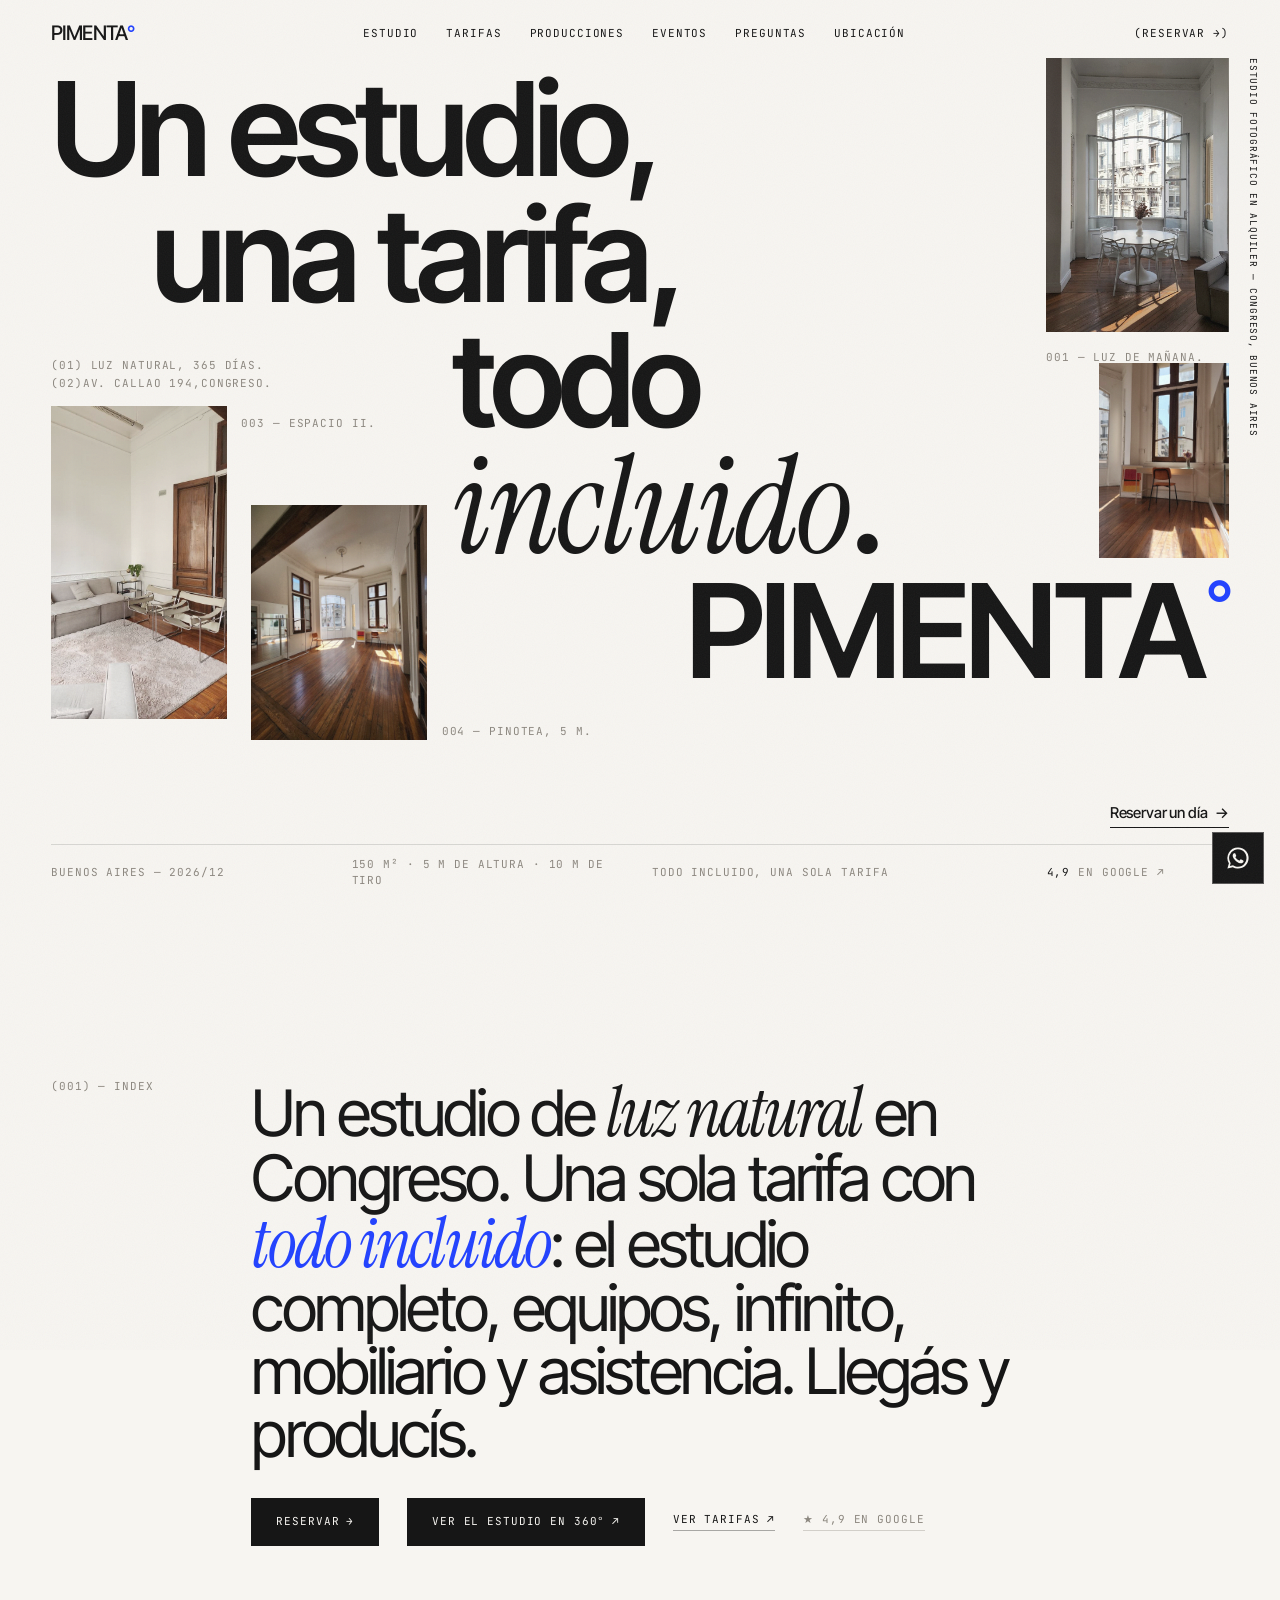
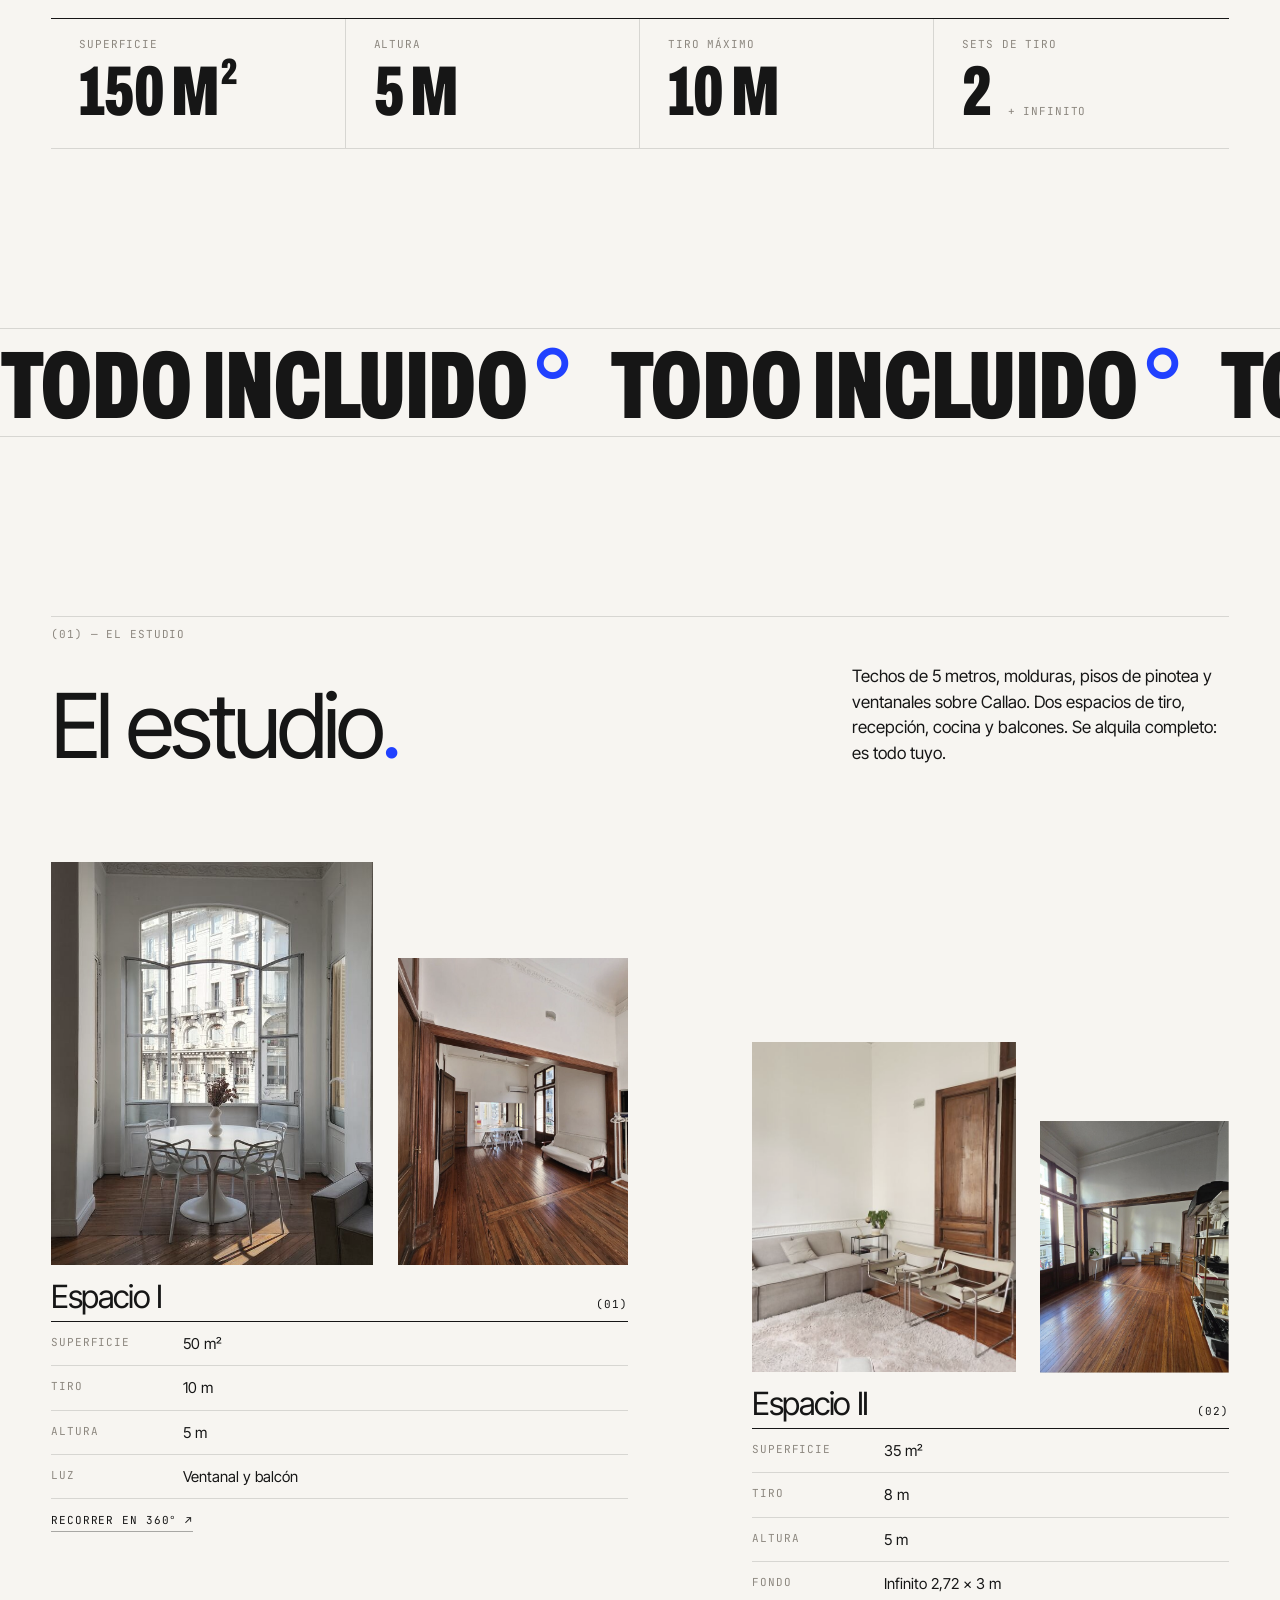
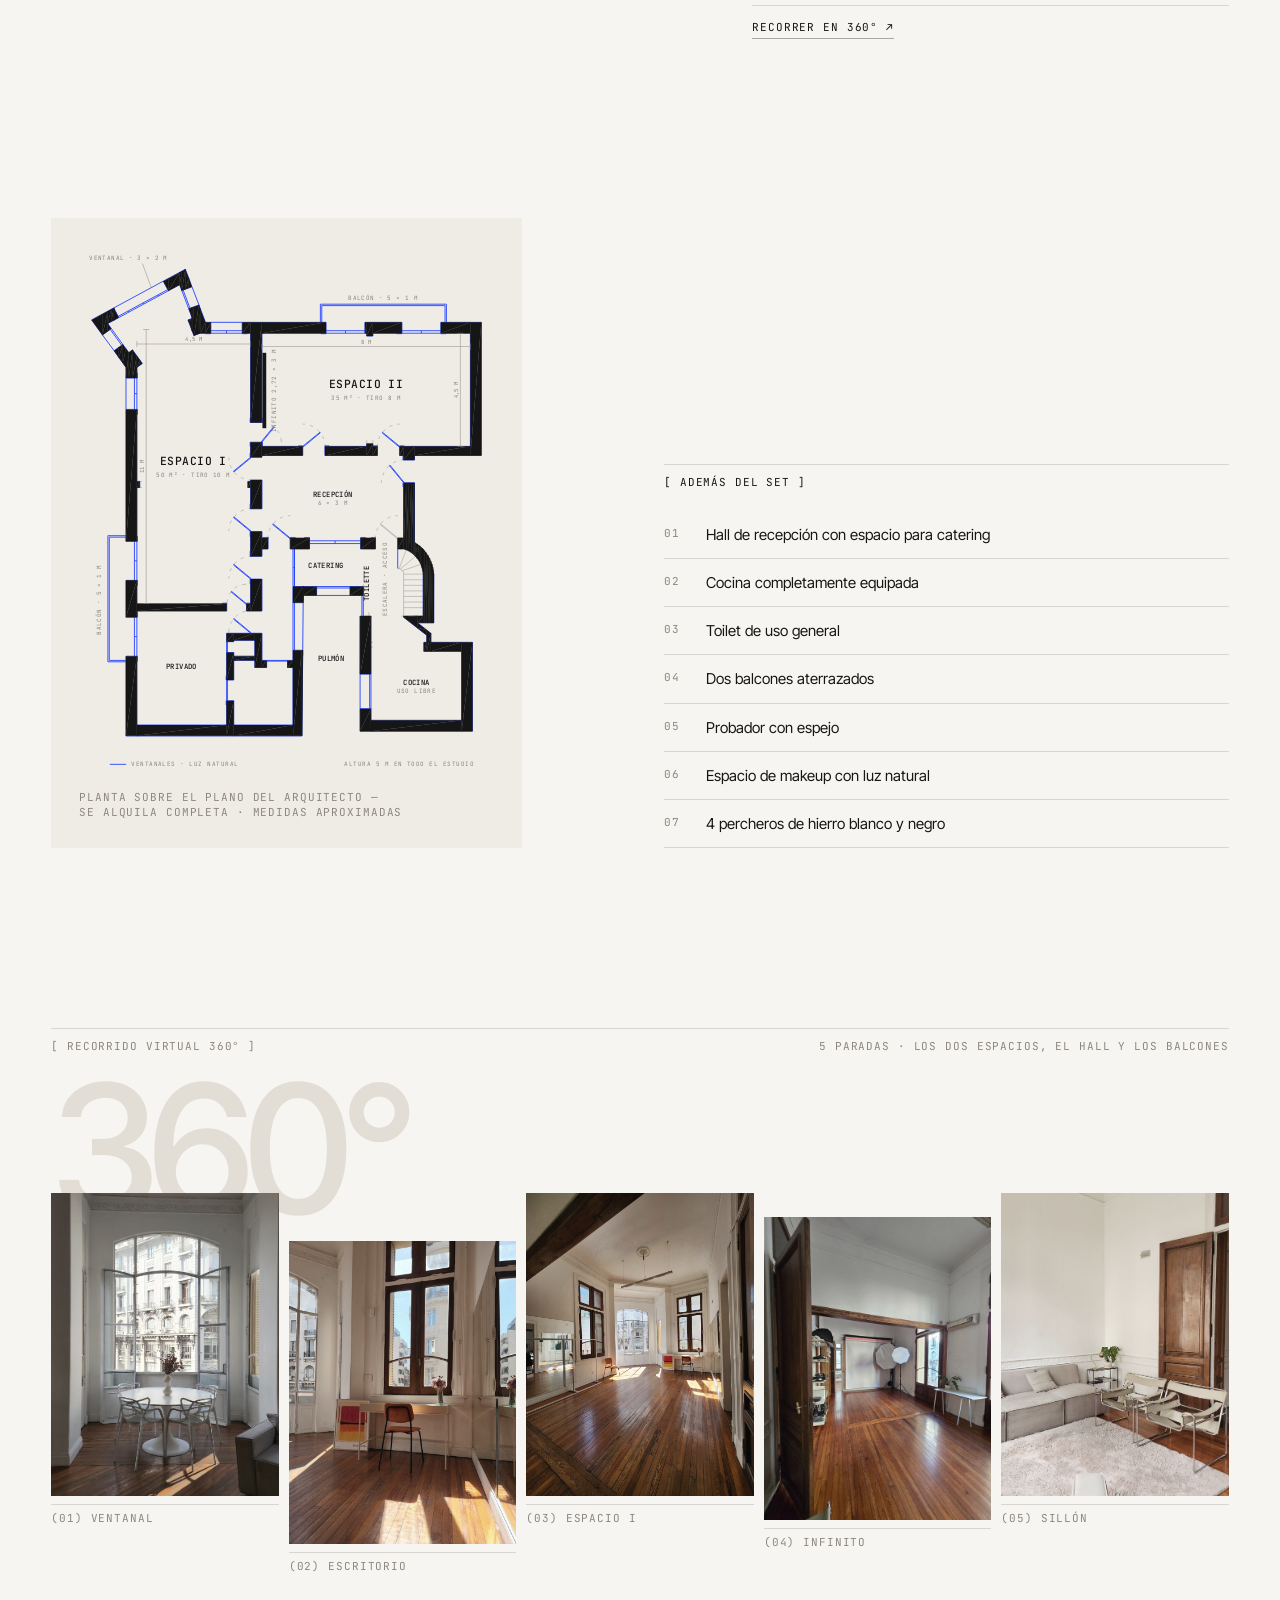
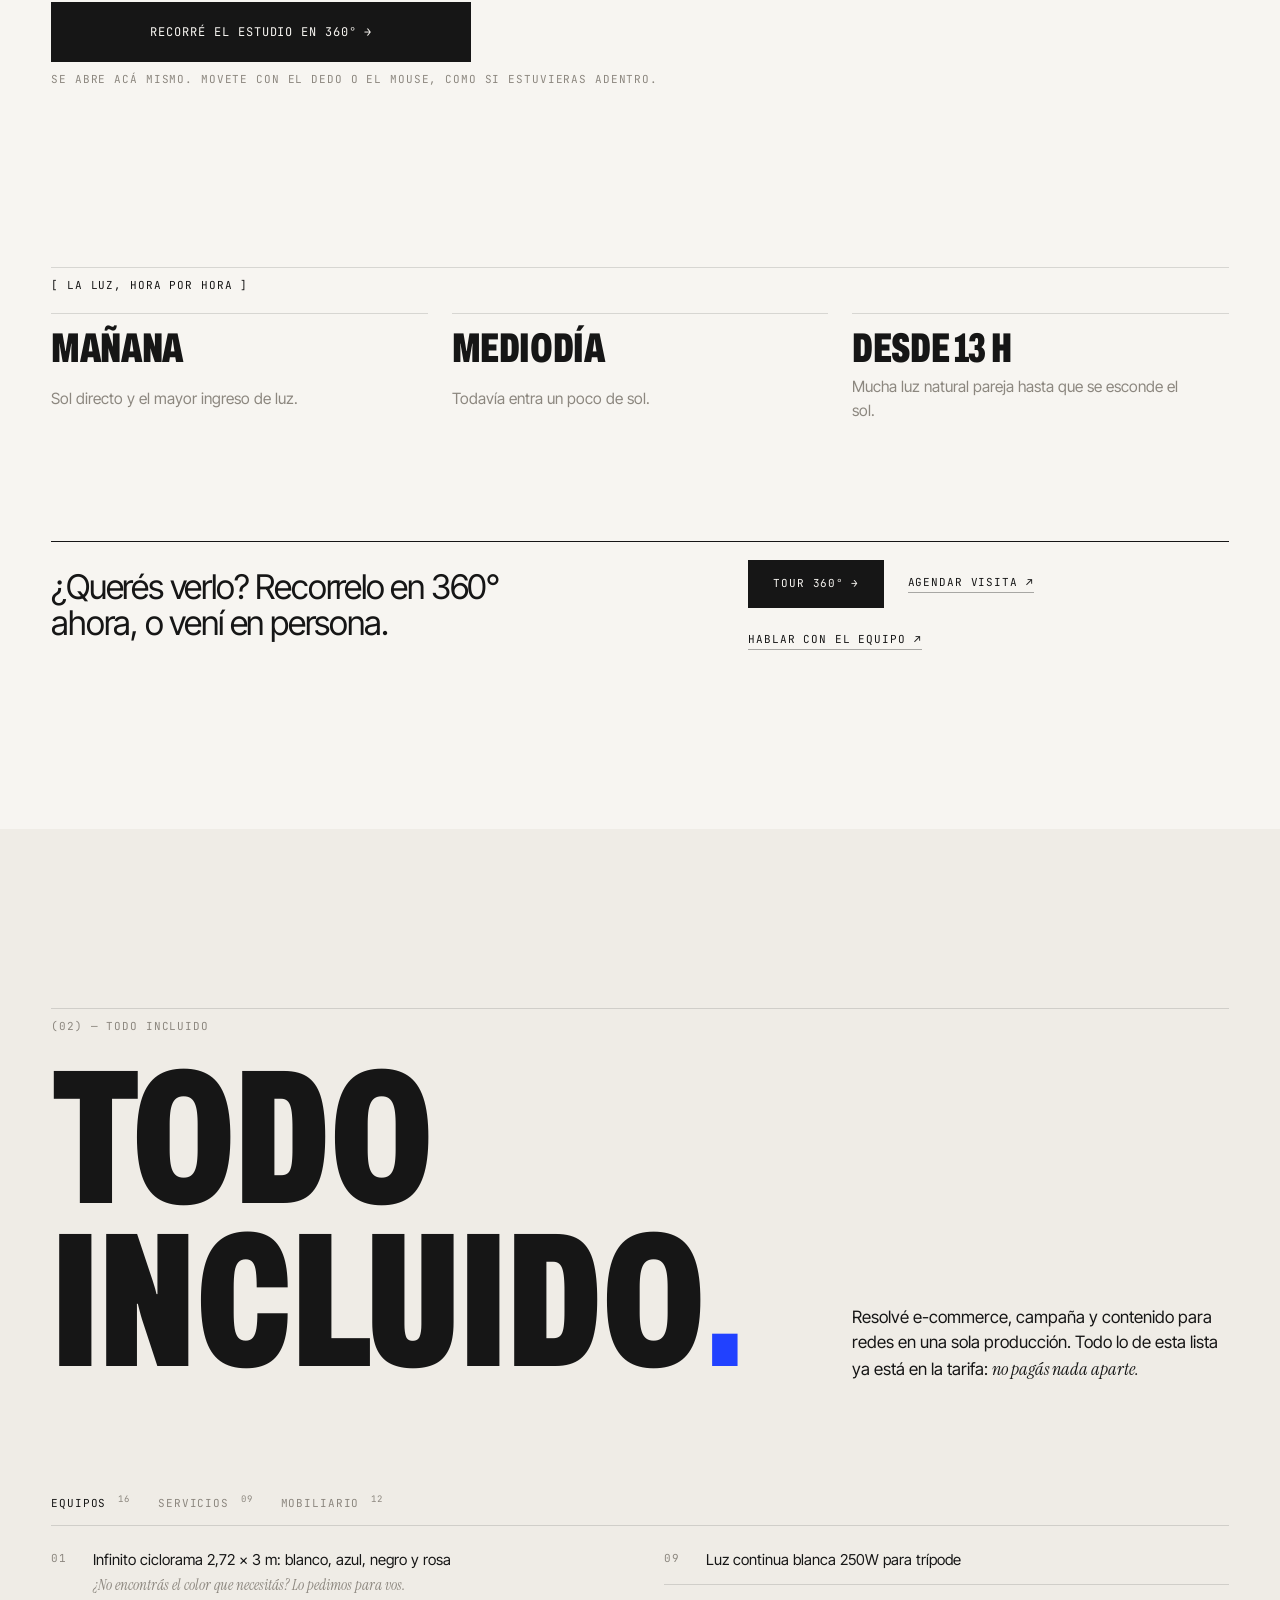
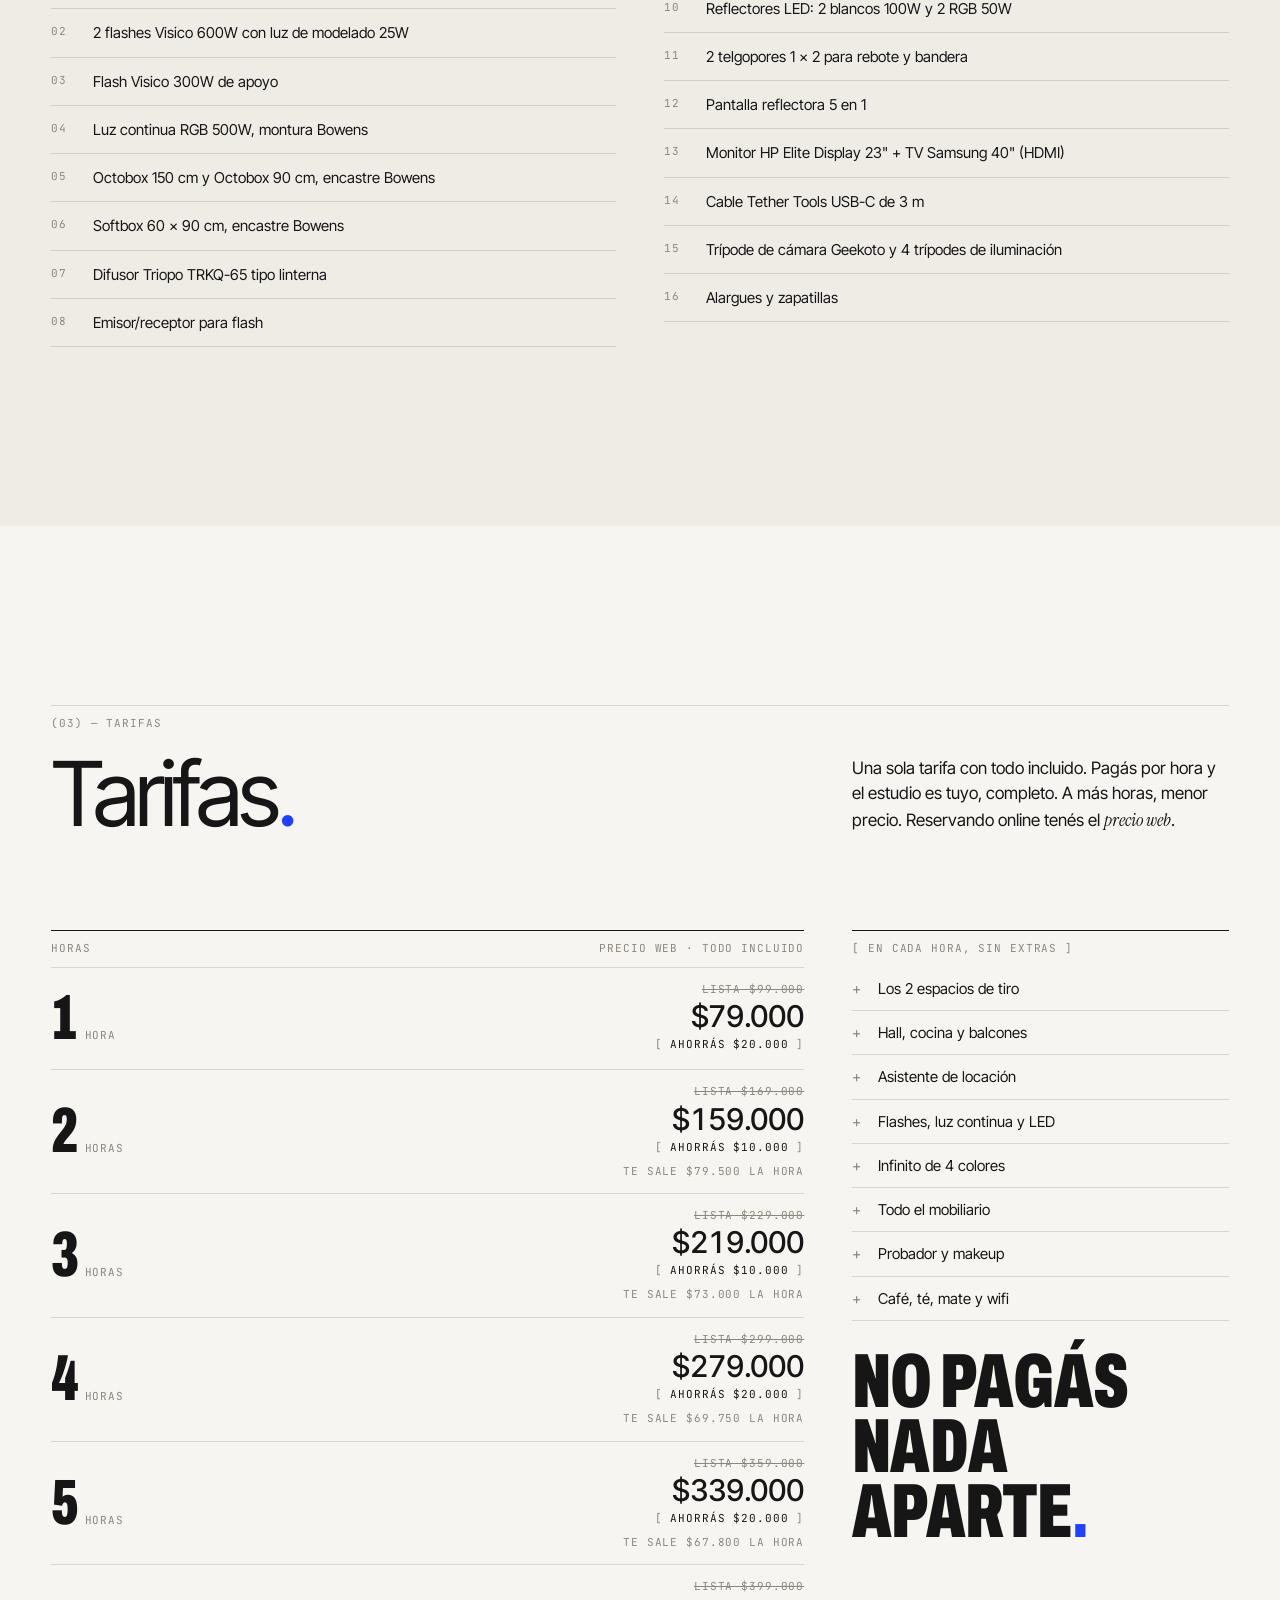
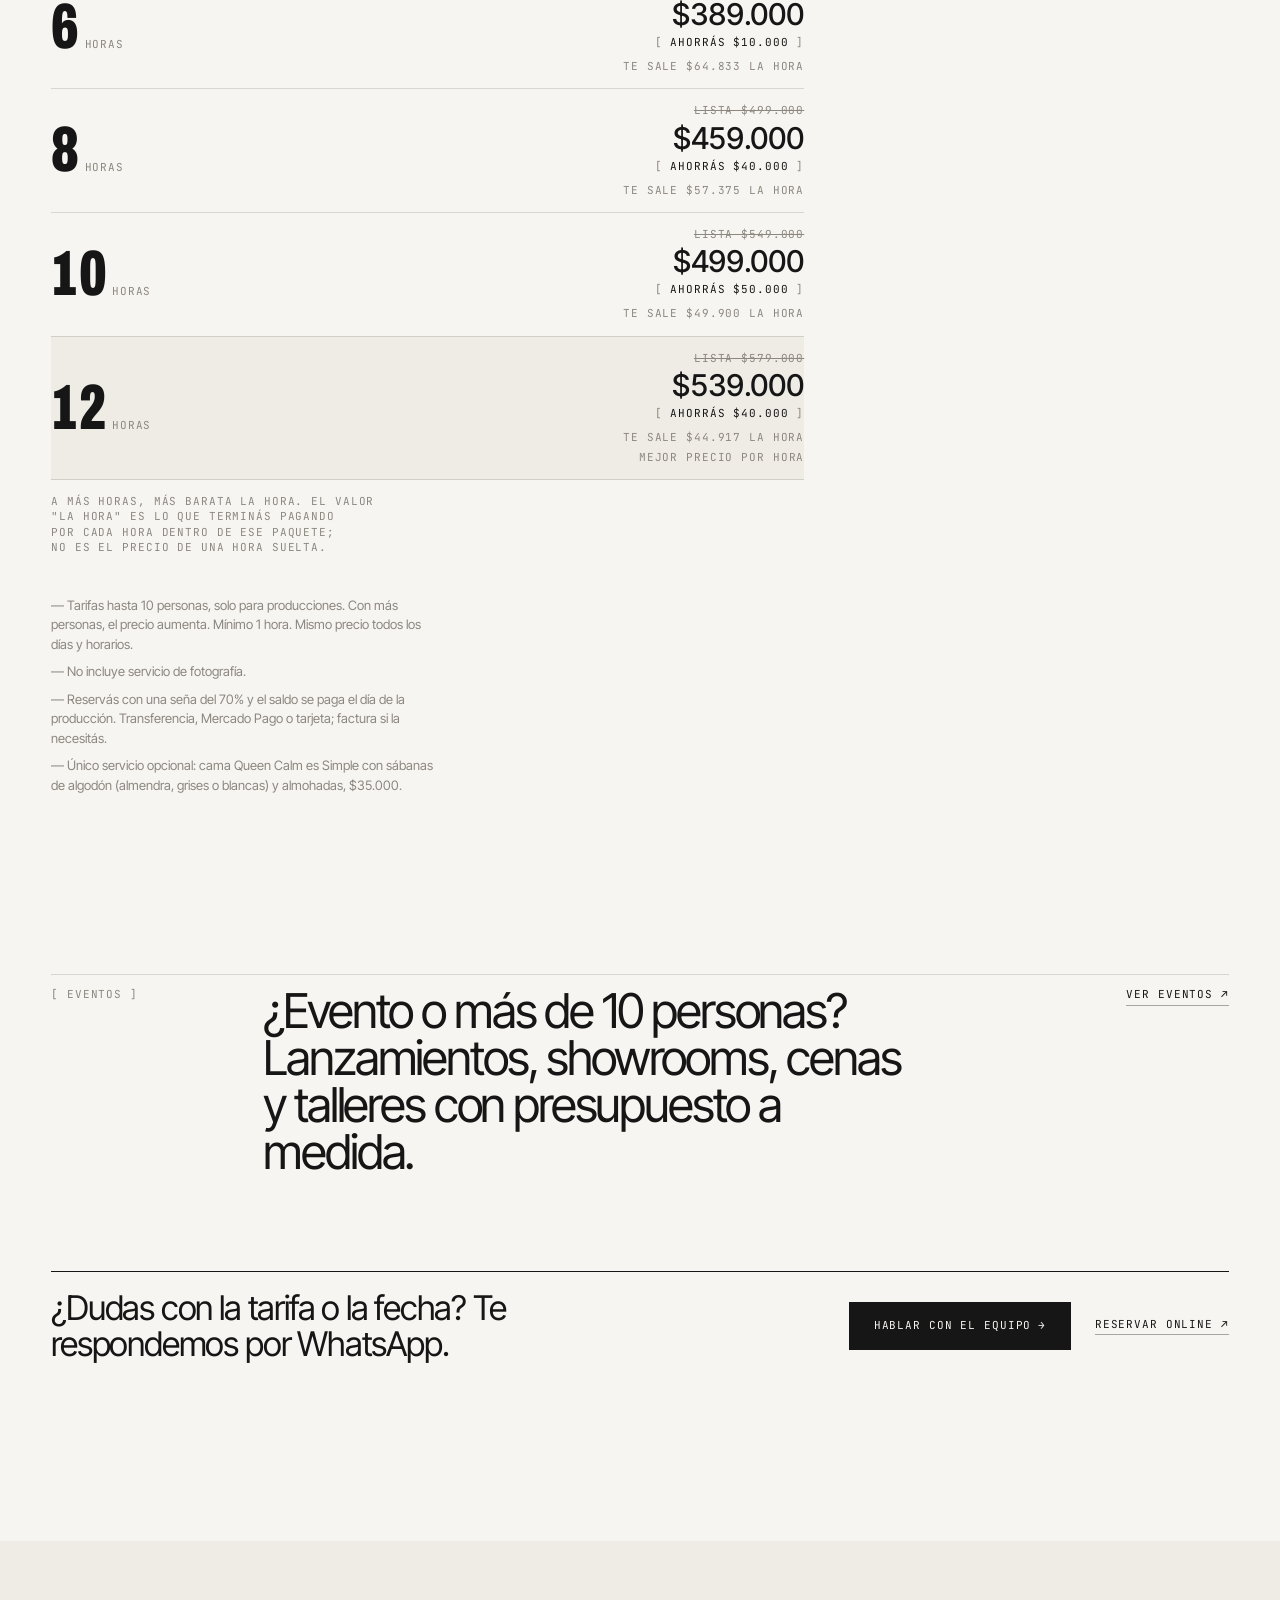
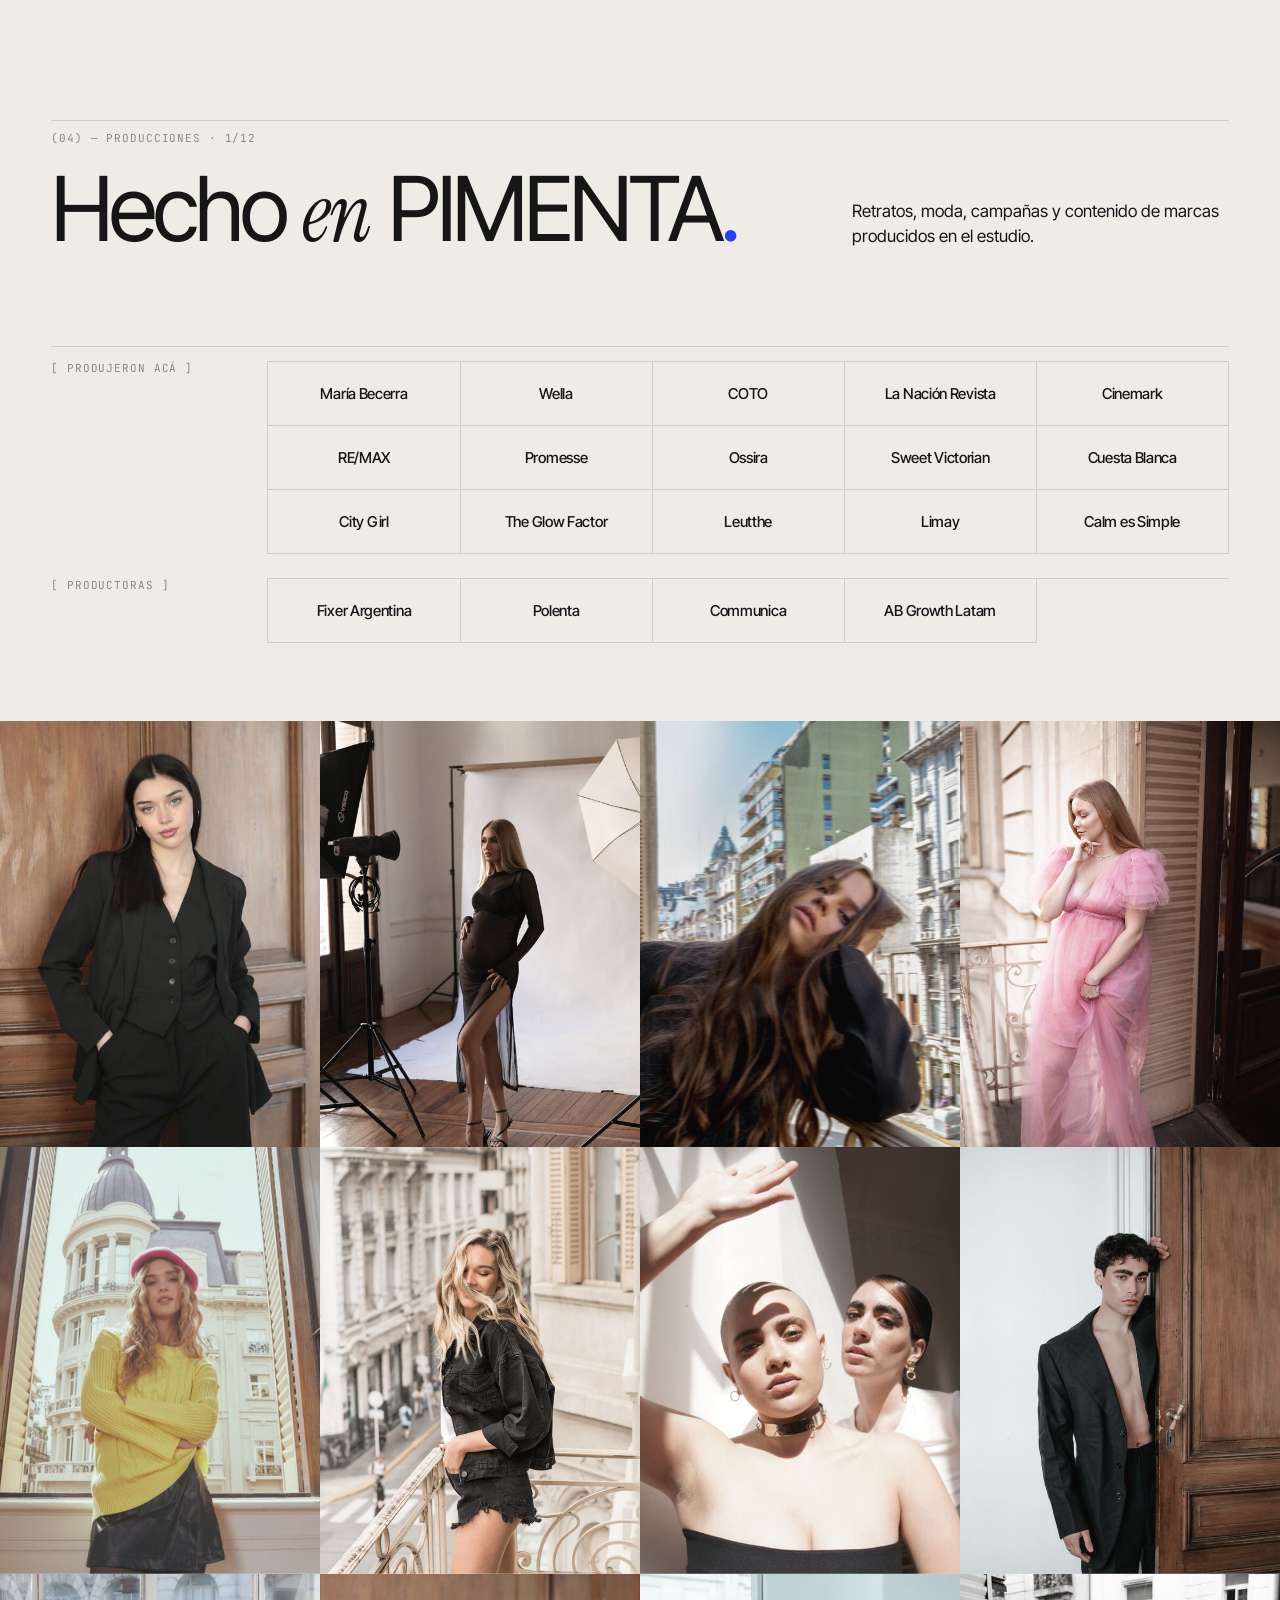
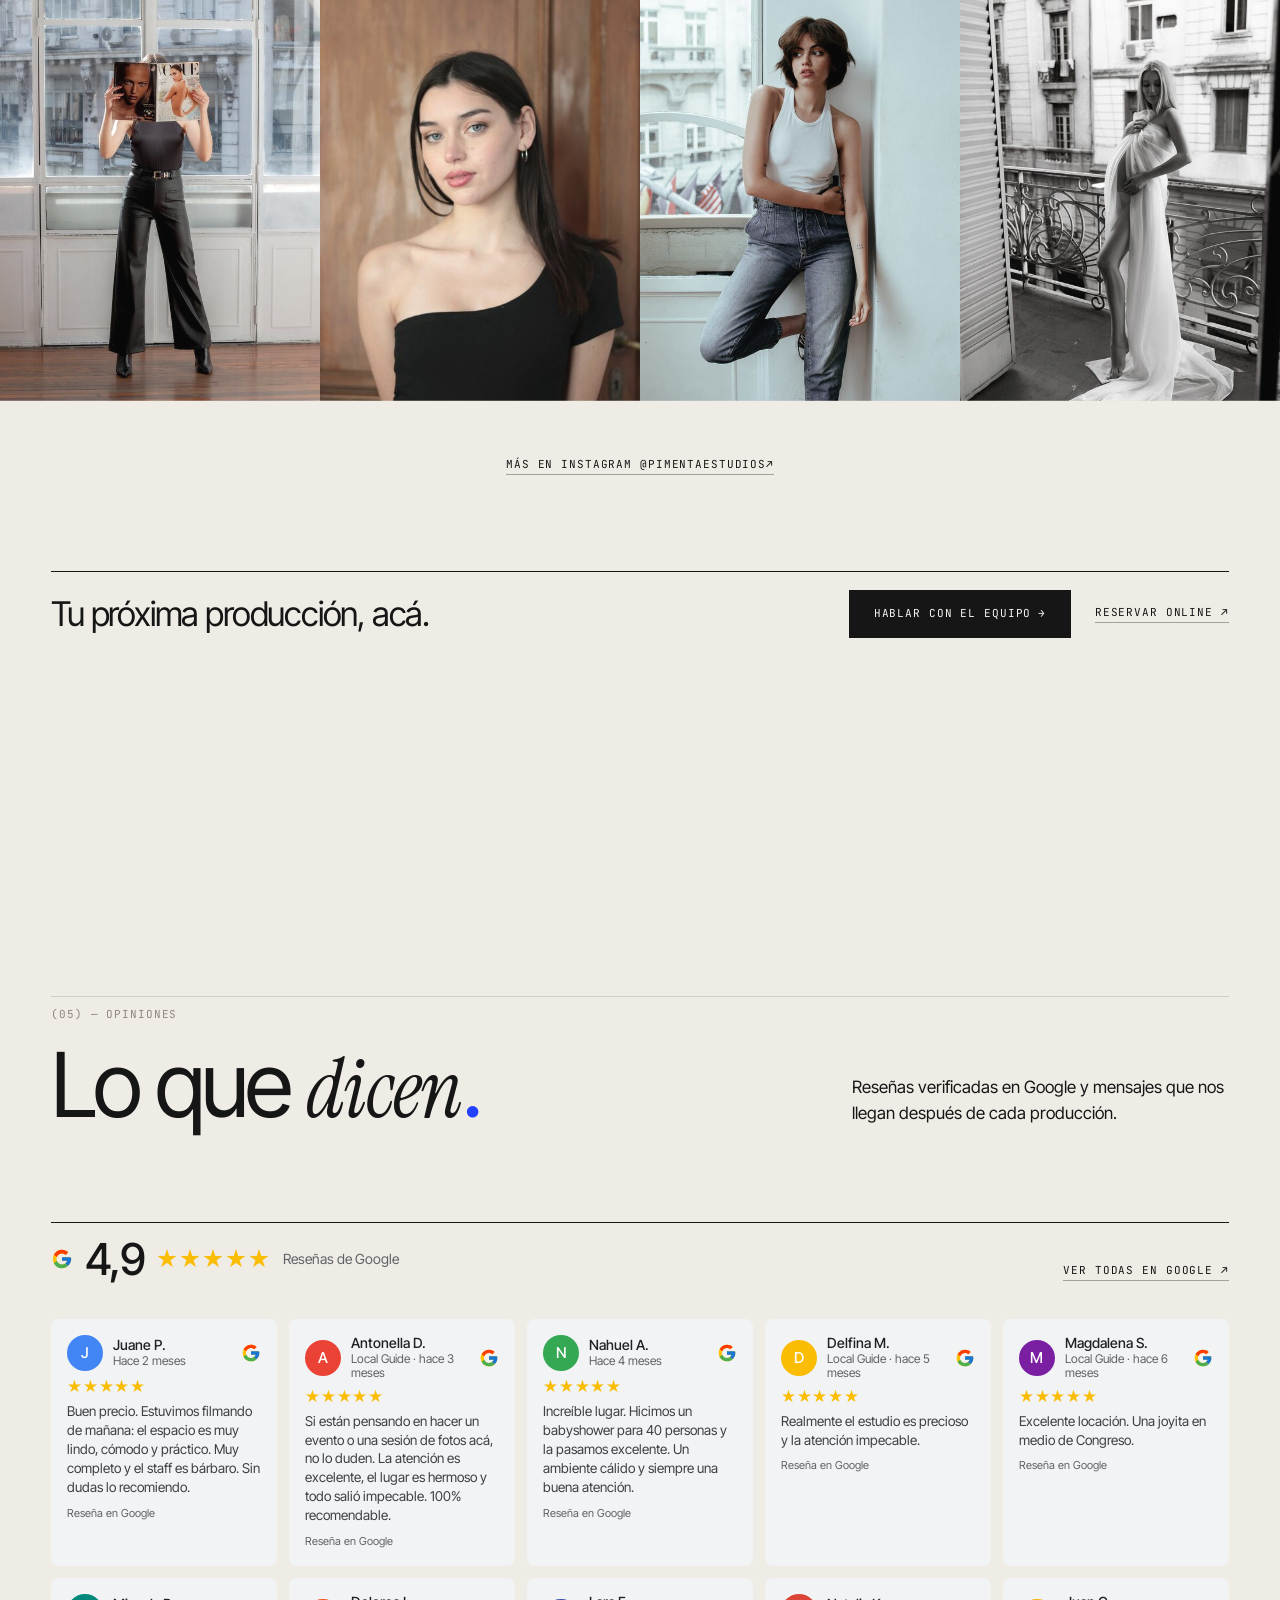
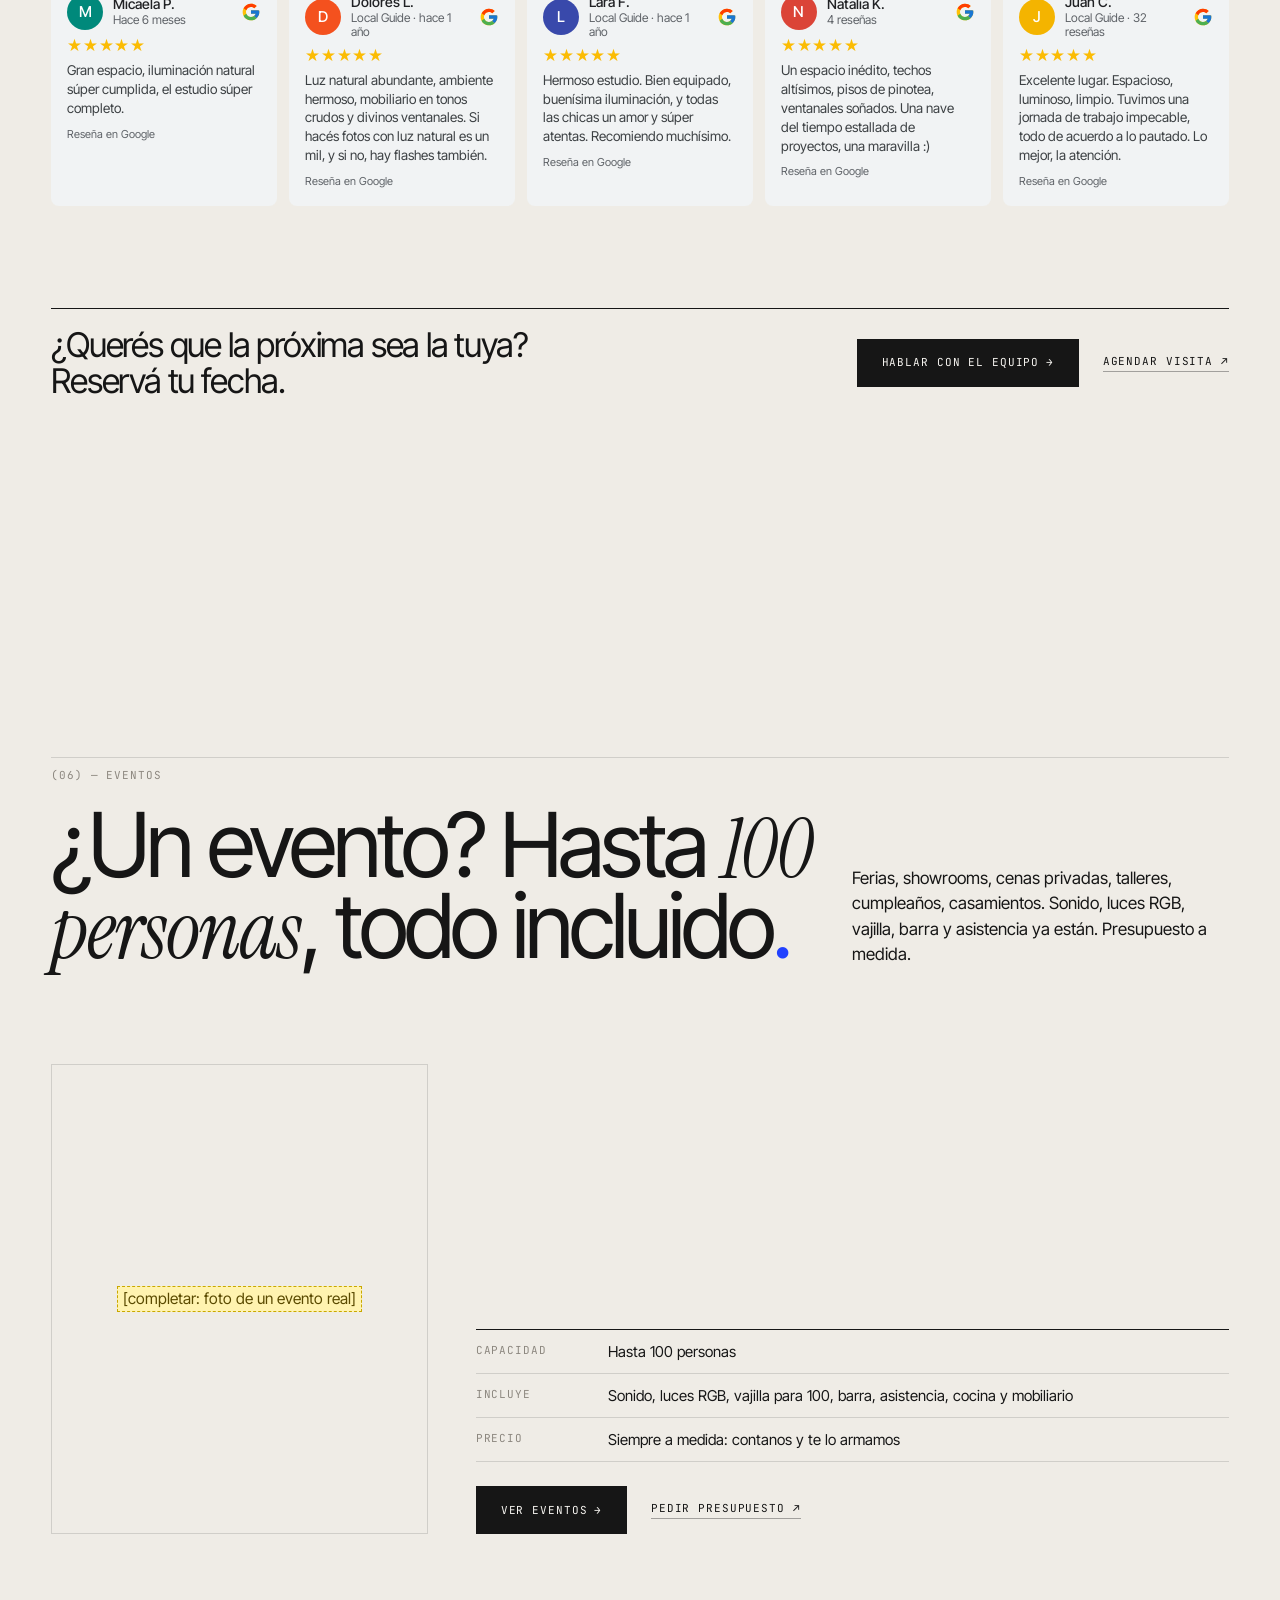
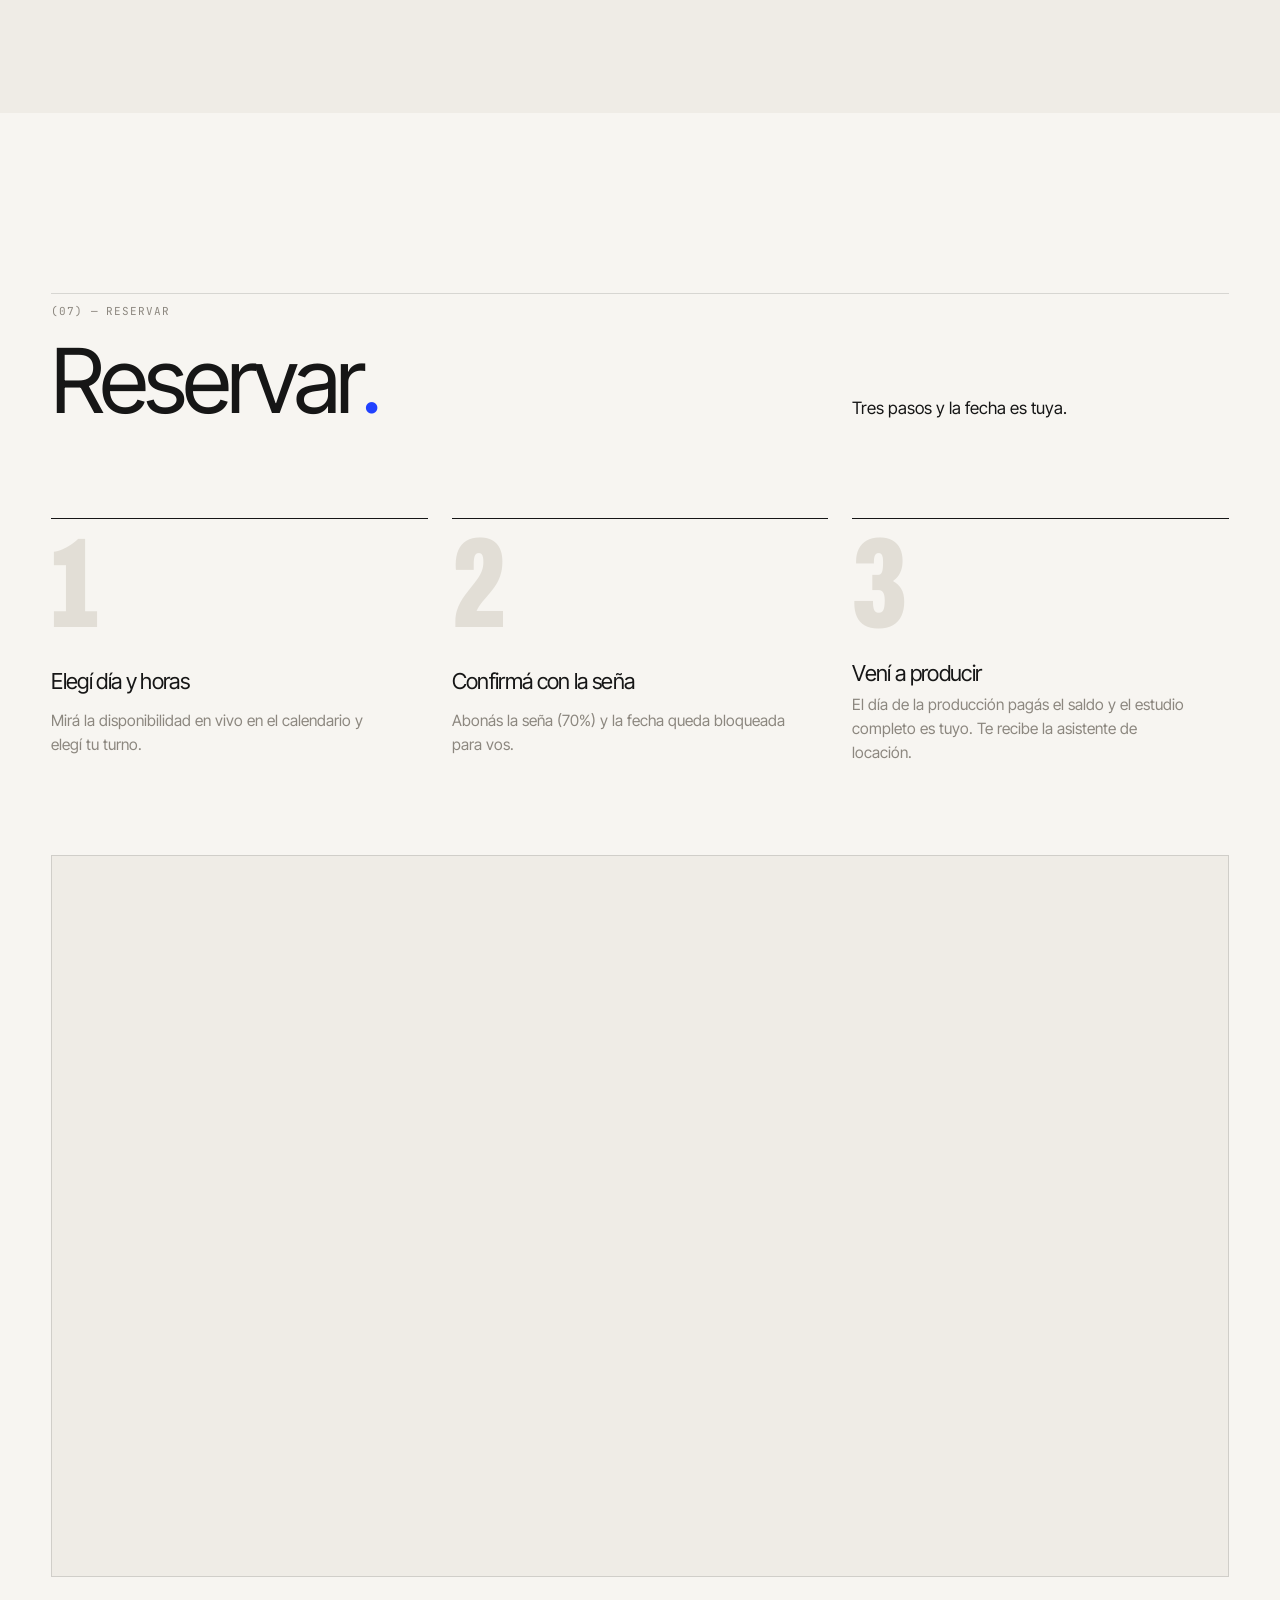
==== commit 2251dd4d: "Acceso a eventos: la foto queda vacía, marcada a completar Co-Authored-By: Claude Fable 5.1 <noreply" ====
--- a/index.html
+++ b/index.html
@@ -596,8 +596,8 @@
     <p class="cab-texto">Ferias, showrooms, cenas privadas, talleres, cumpleaños, casamientos. Sonido, luces RGB, vajilla, barra y asistencia ya están. Presupuesto a medida.</p>
   </header>
   <div class="ev-teaser">
-    <a class="ev-teaser-foto" href="eventos.html" aria-label="Ver la página de eventos">
-      <img src="fotos/espacio-1-tiro.jpg" alt="Espacio I visto desde la puerta, con los ventanales al fondo" loading="lazy">
+    <a class="ev-teaser-foto ev-teaser-vacia" href="eventos.html" aria-label="Ver la página de eventos">
+      <span class="completar">[completar: foto de un evento real]</span>
     </a>
     <div class="ev-teaser-datos">
       <dl class="tabla-datos">
--- a/css/estilos.css
+++ b/css/estilos.css
@@ -768,3 +768,5 @@
 @media (min-width: 760px) and (max-width: 1099px) {
   .g-cards { grid-template-columns: repeat(3, 1fr); }
 }
+
+.ev-teaser-vacia { display: grid; place-items: center; text-decoration: none; border: var(--hair); background: var(--niebla); }
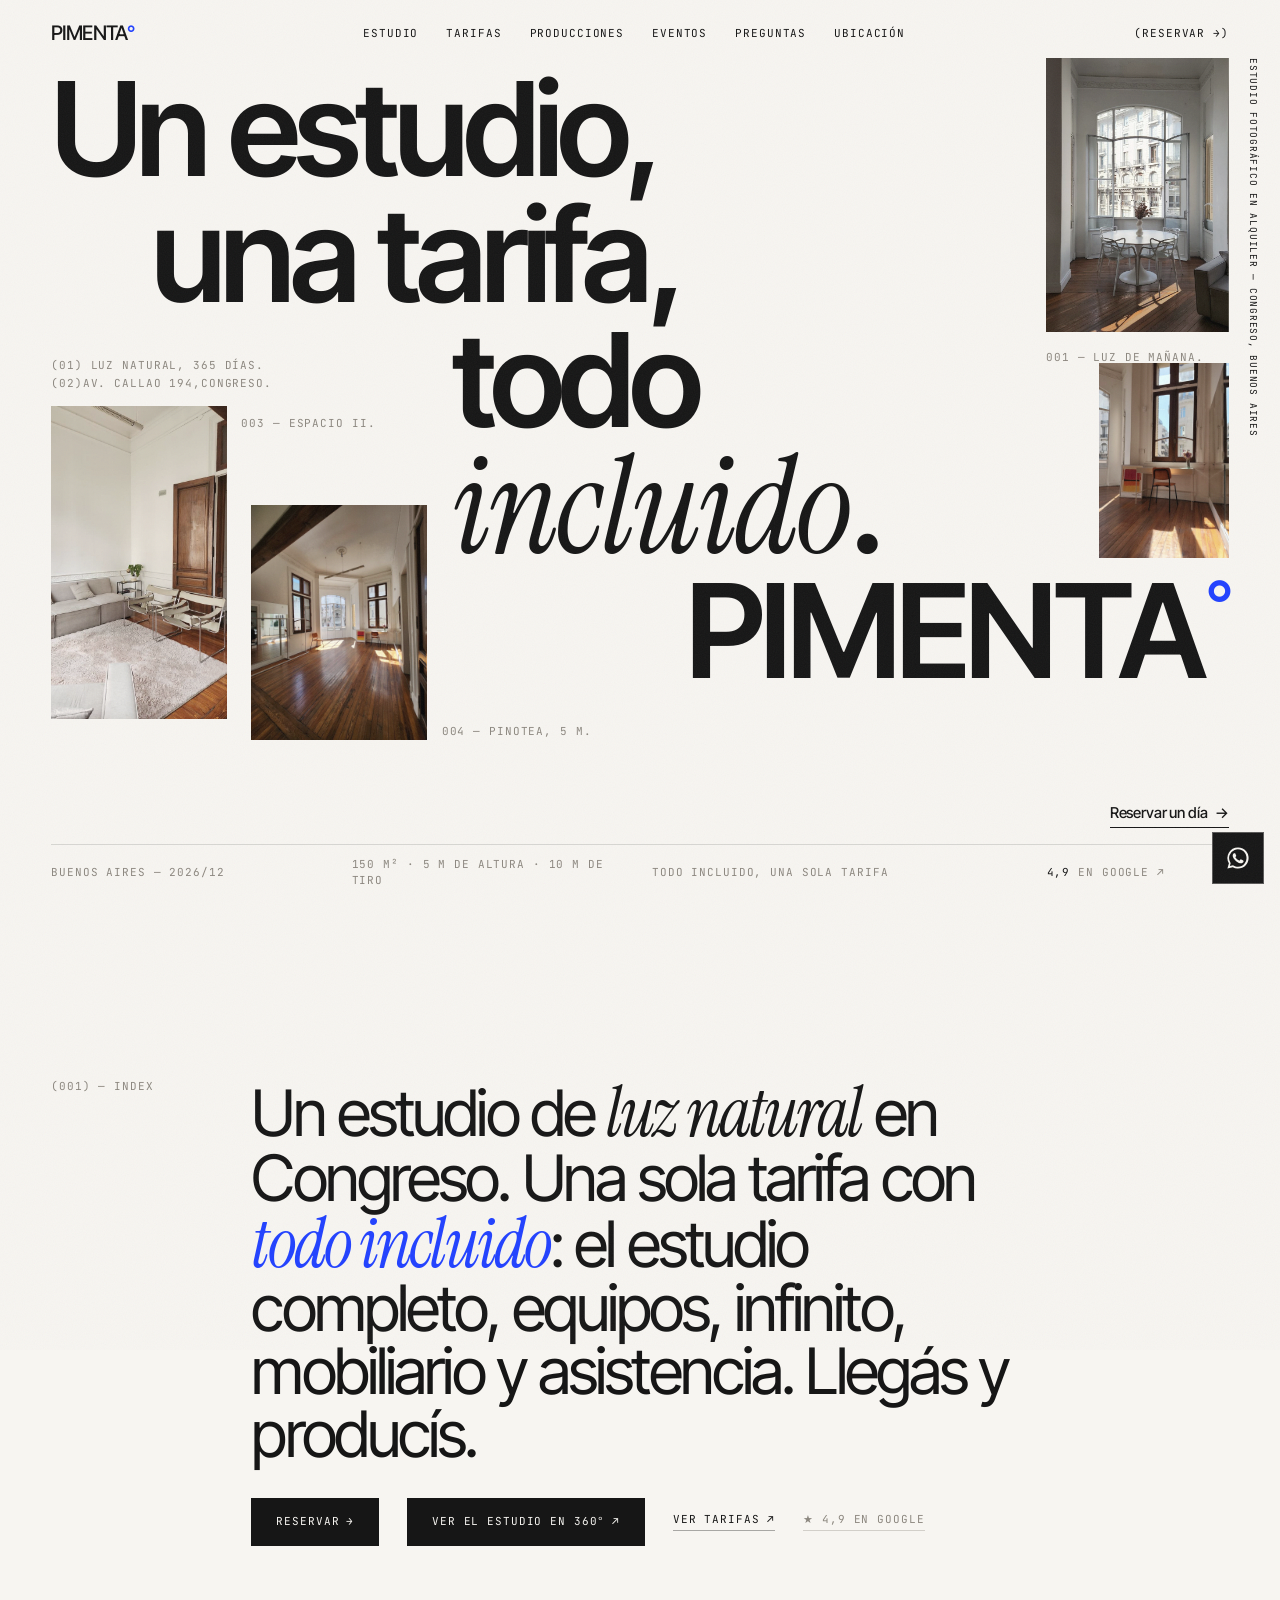
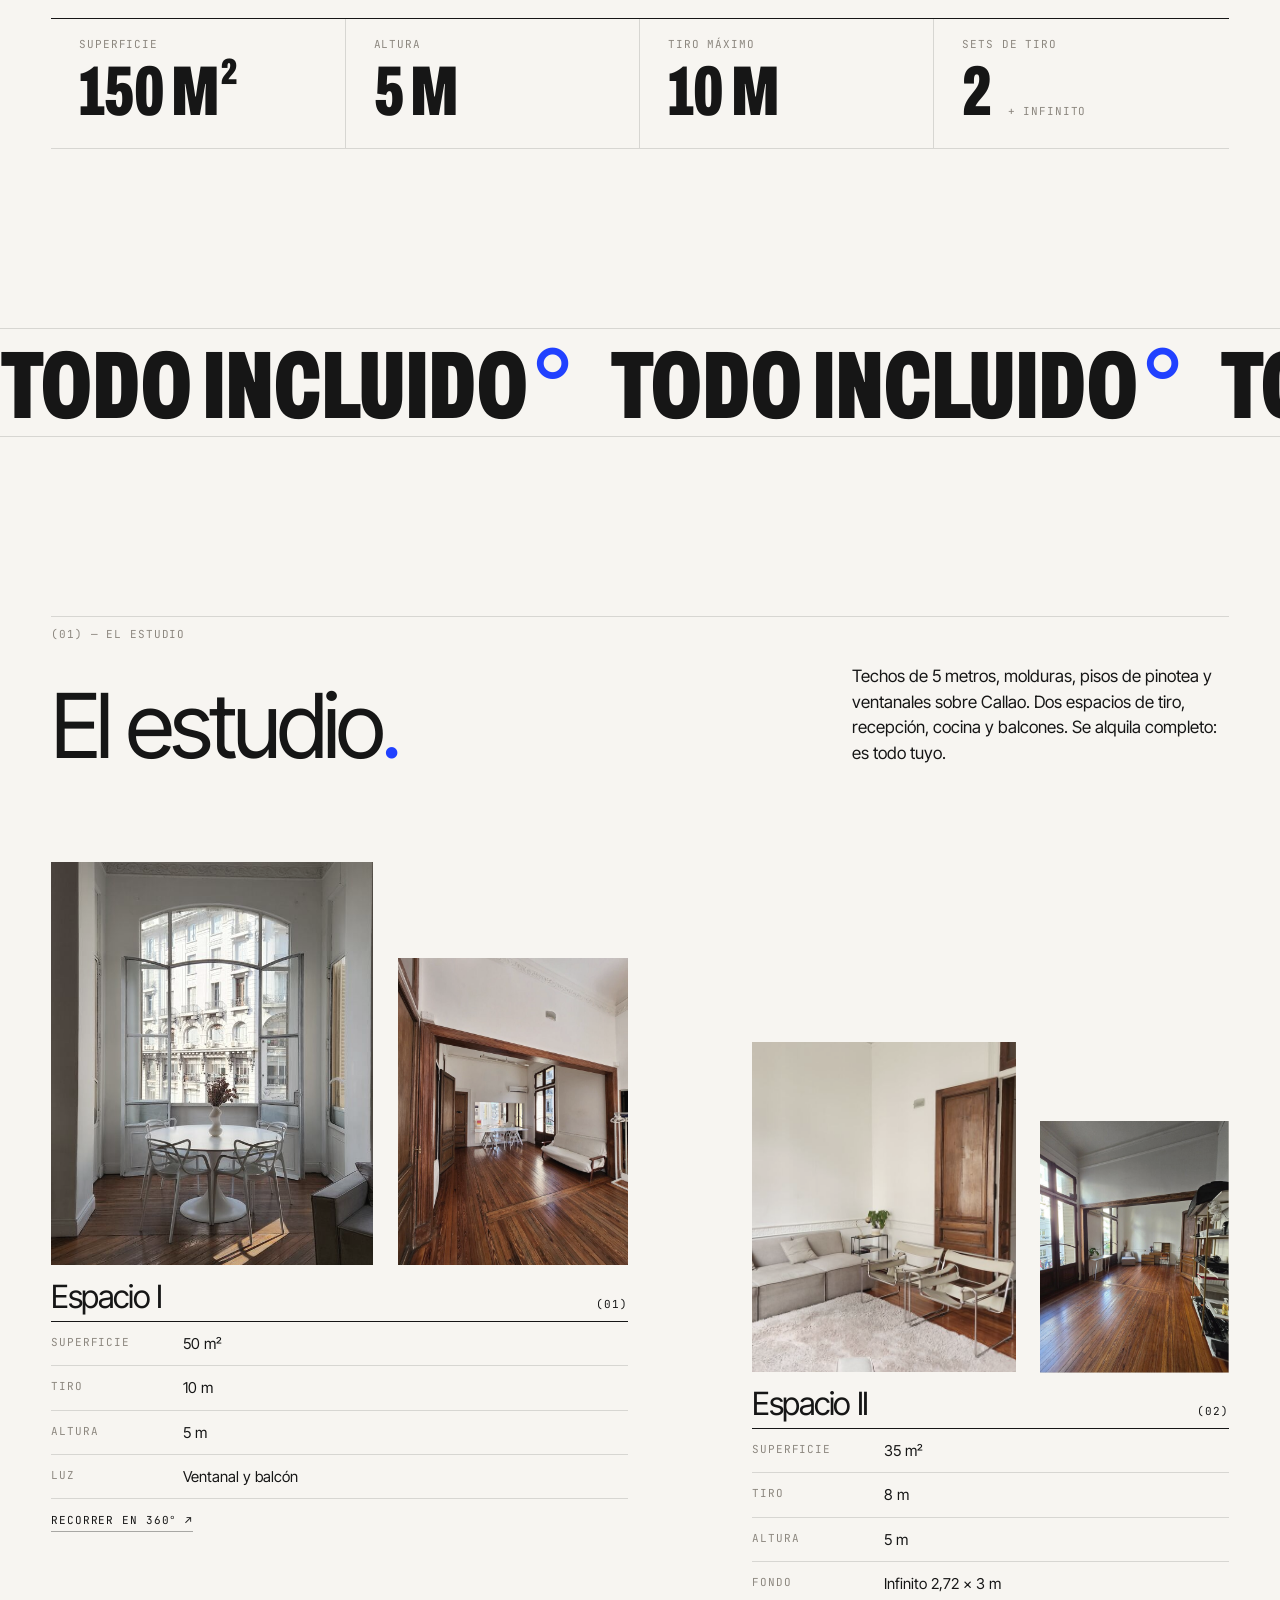
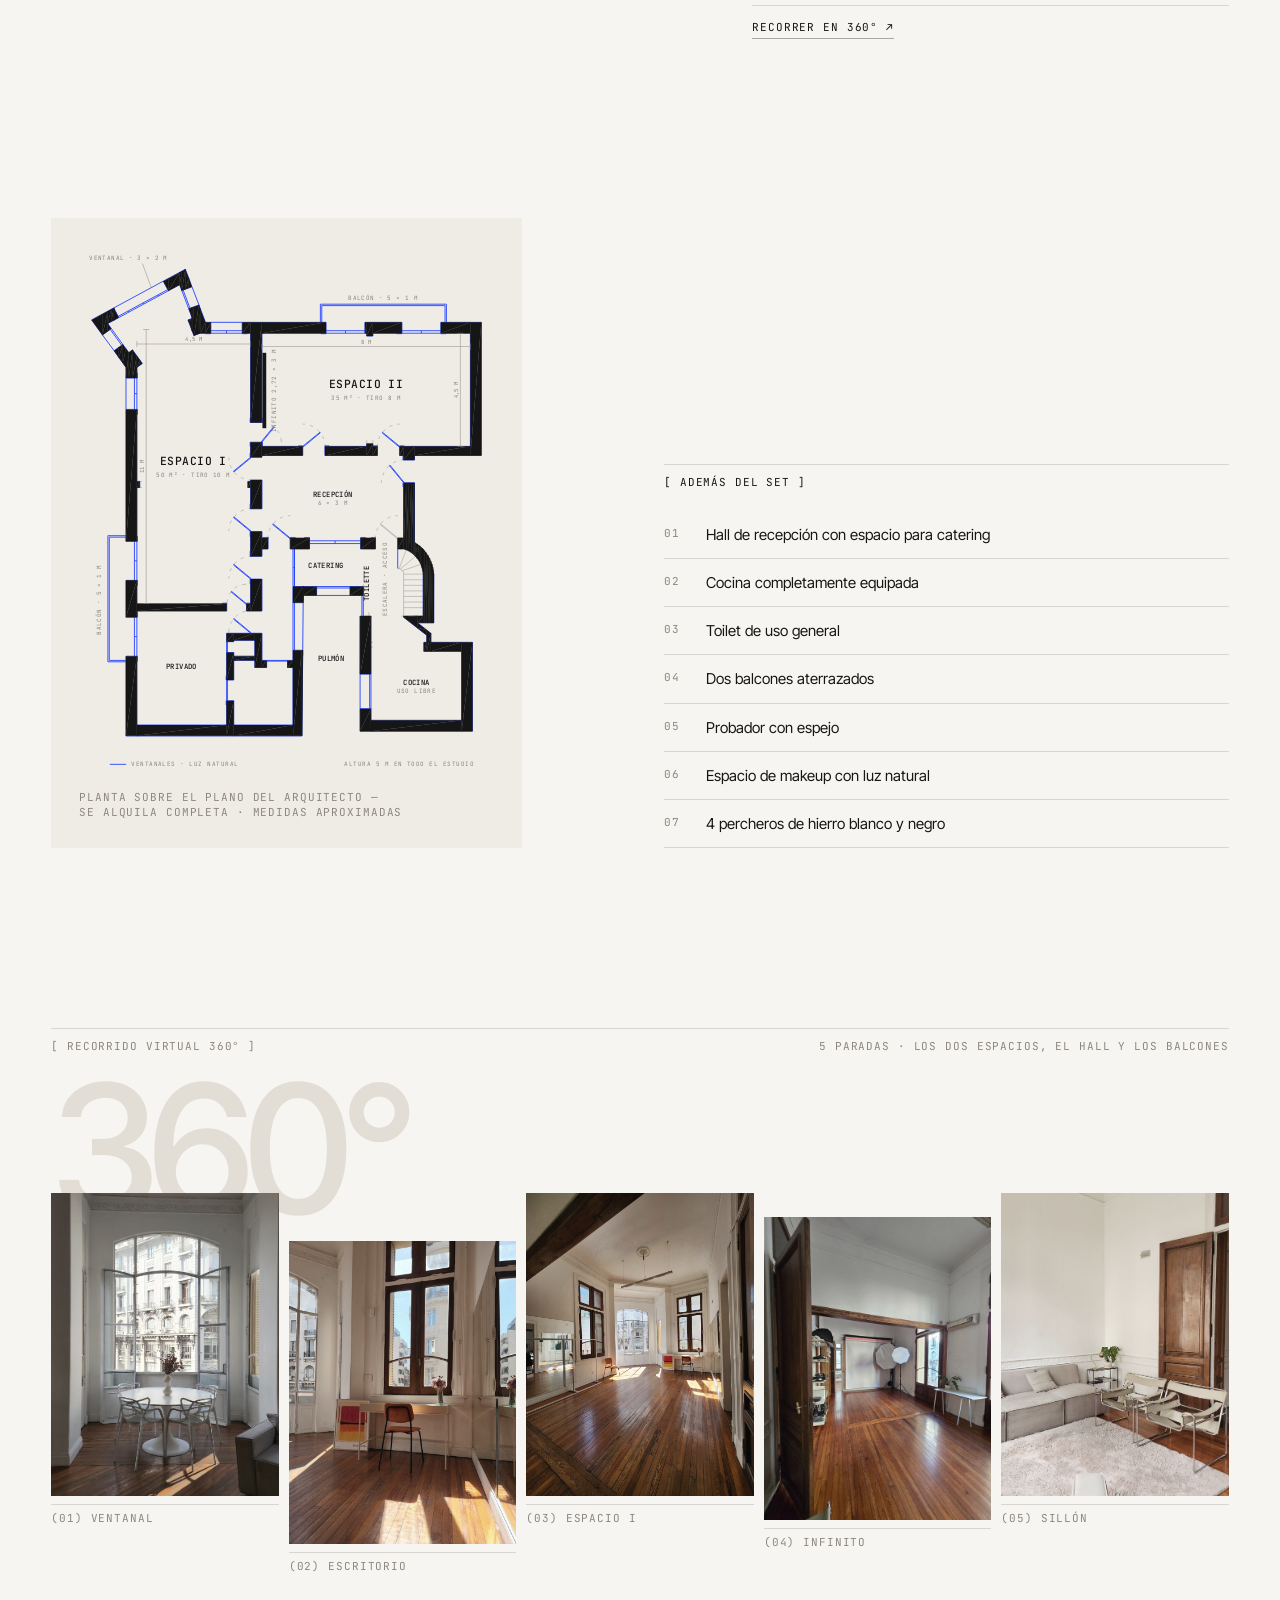
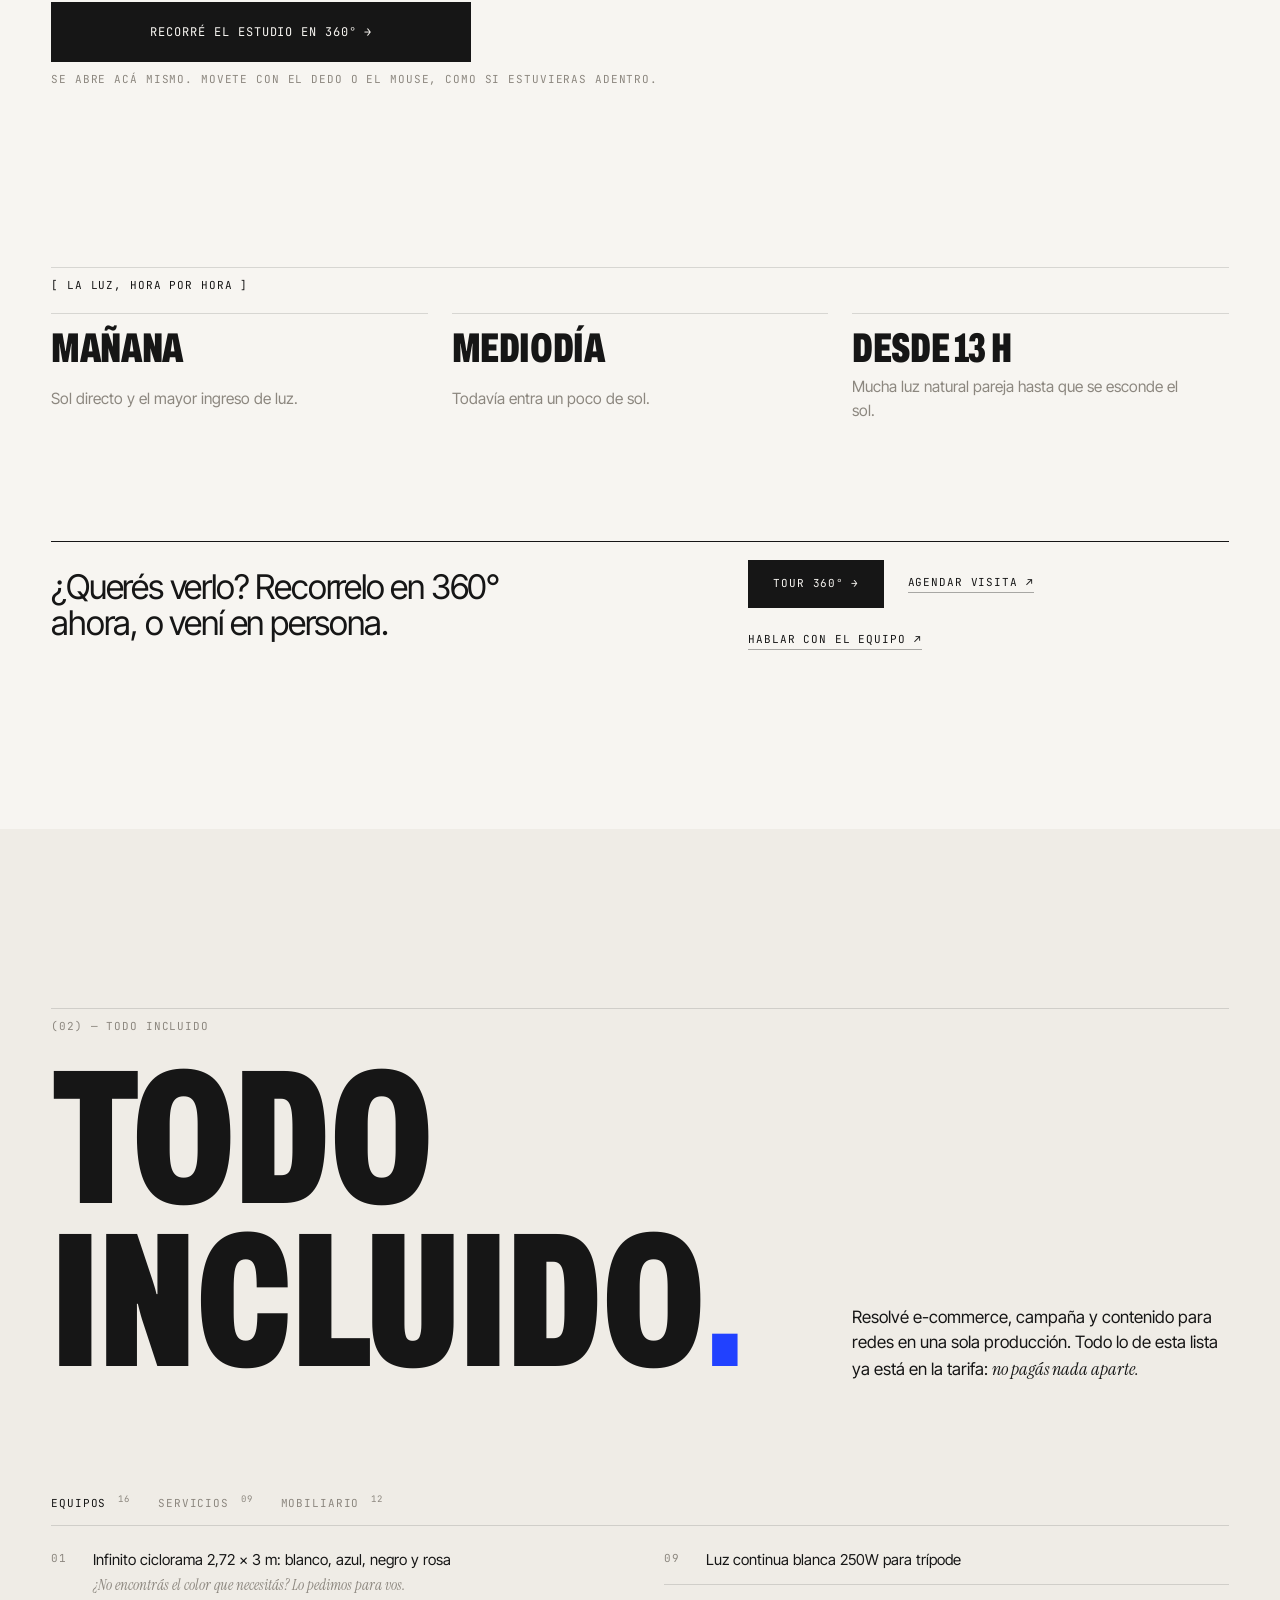
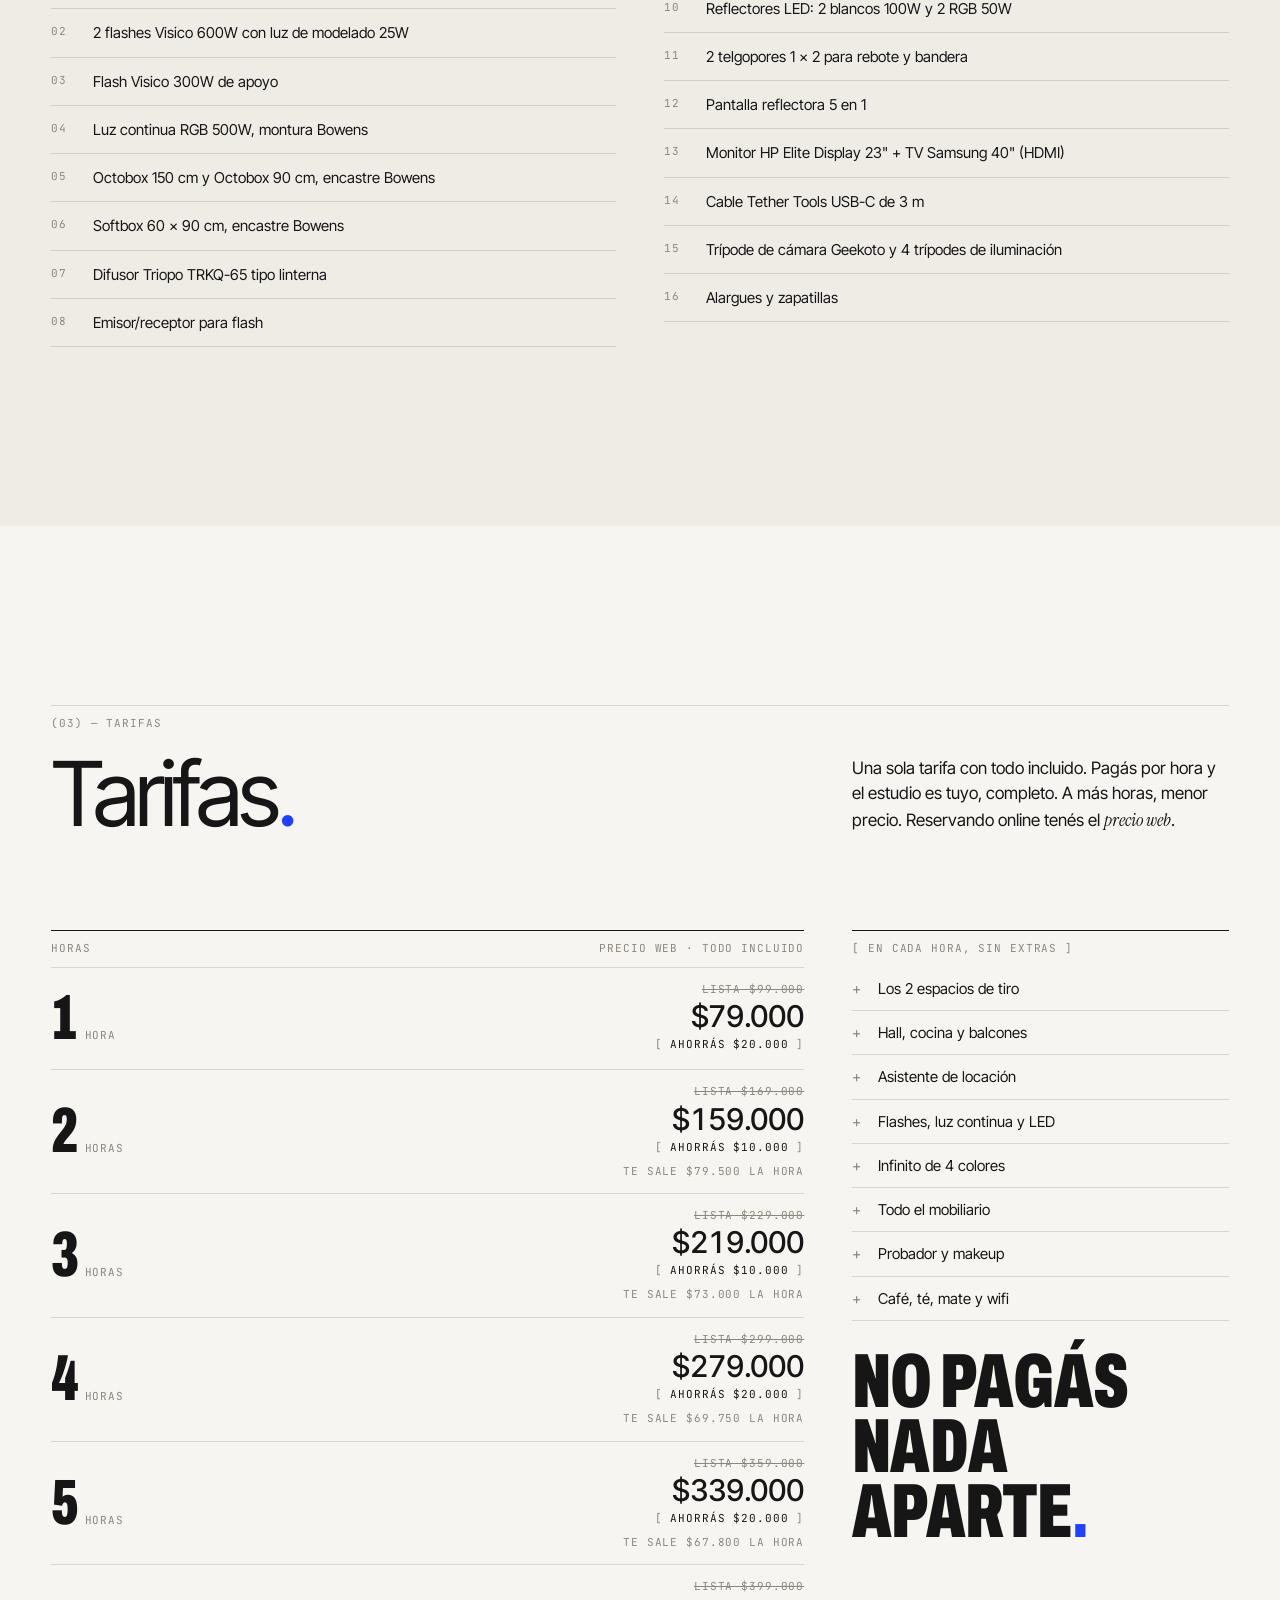
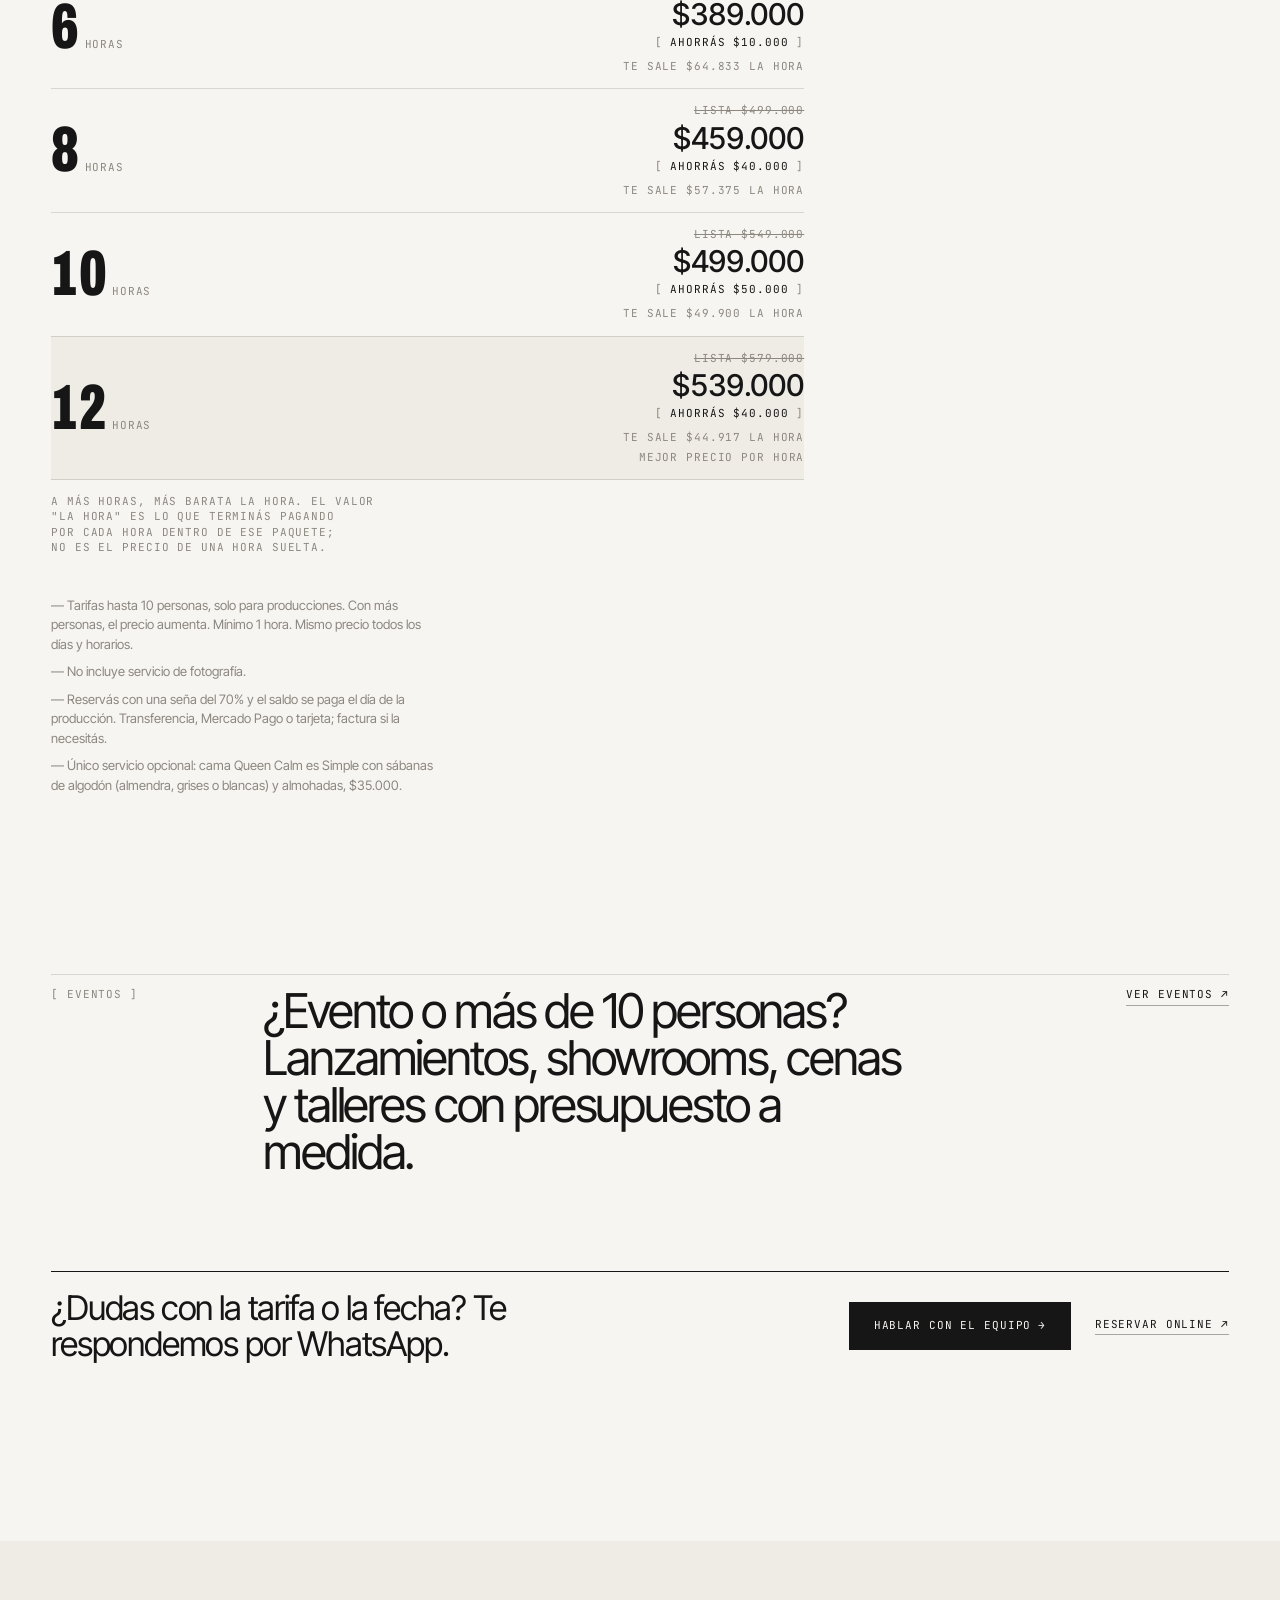
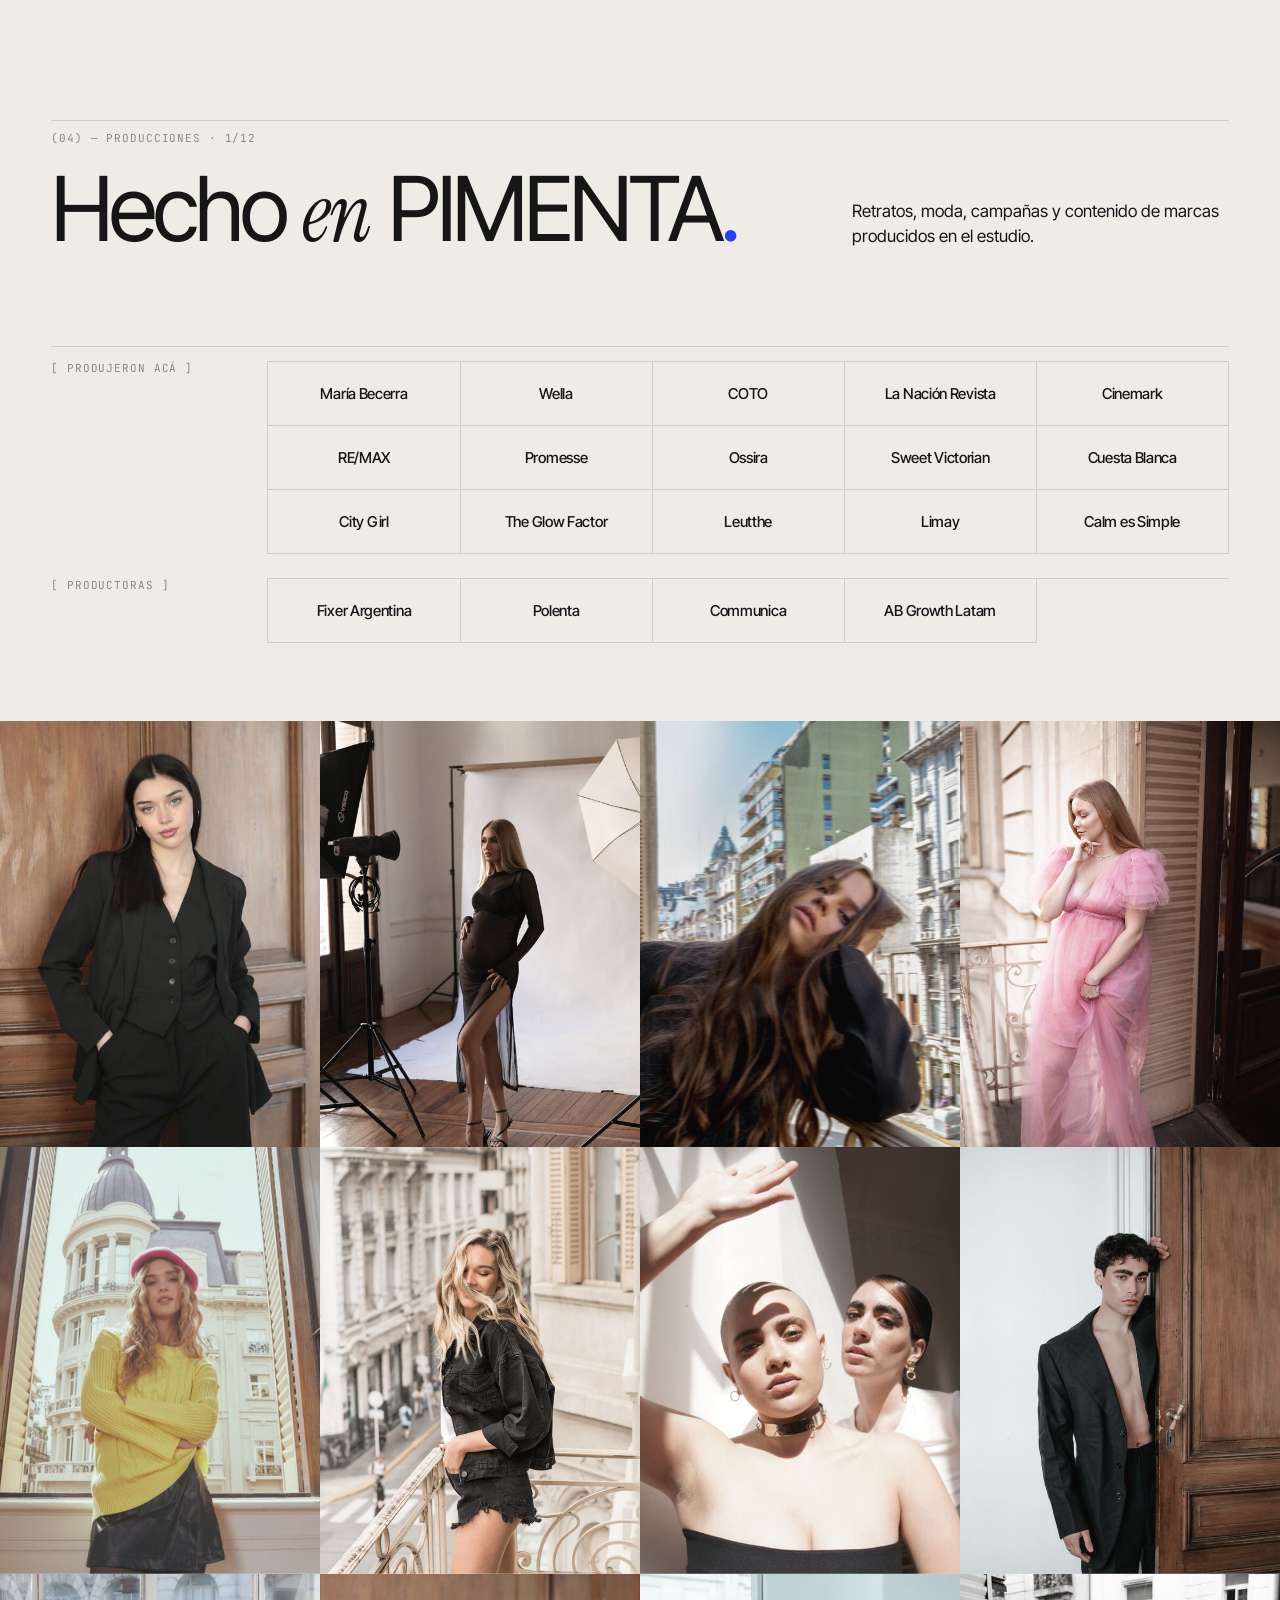
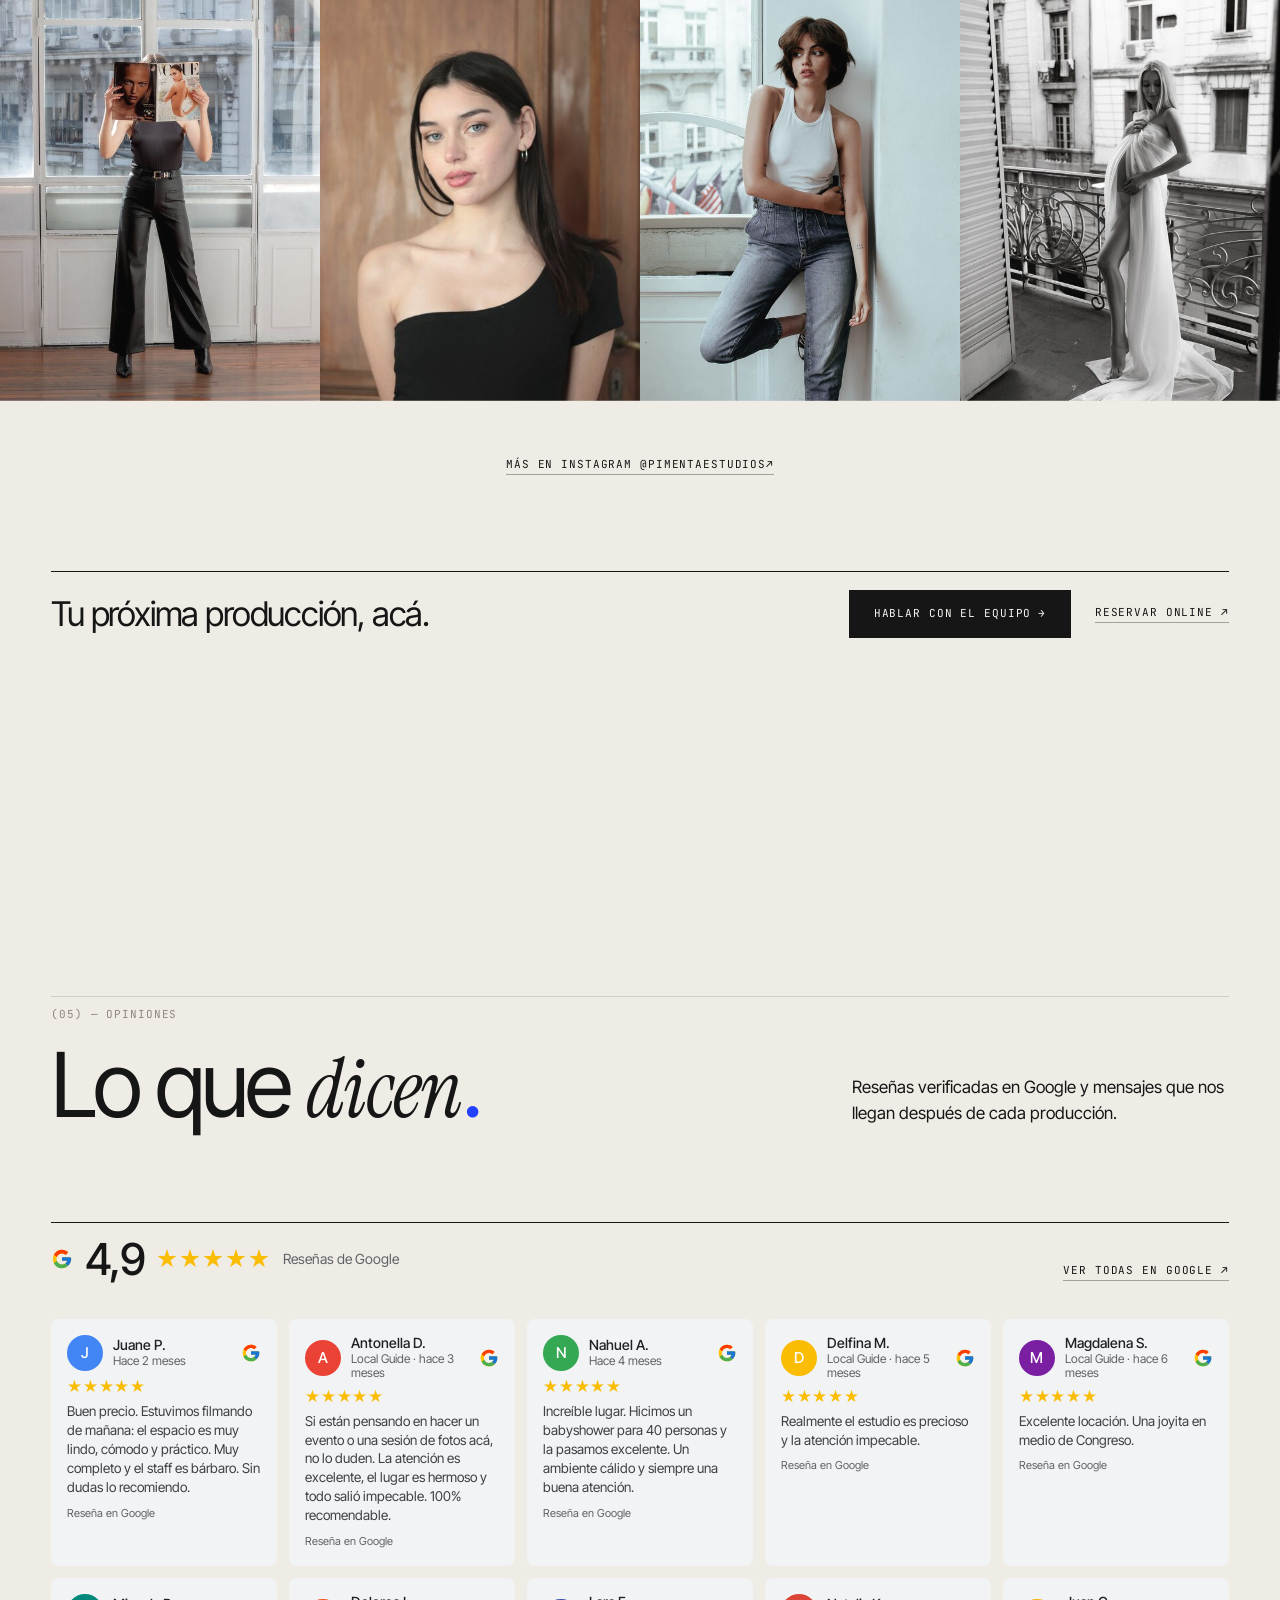
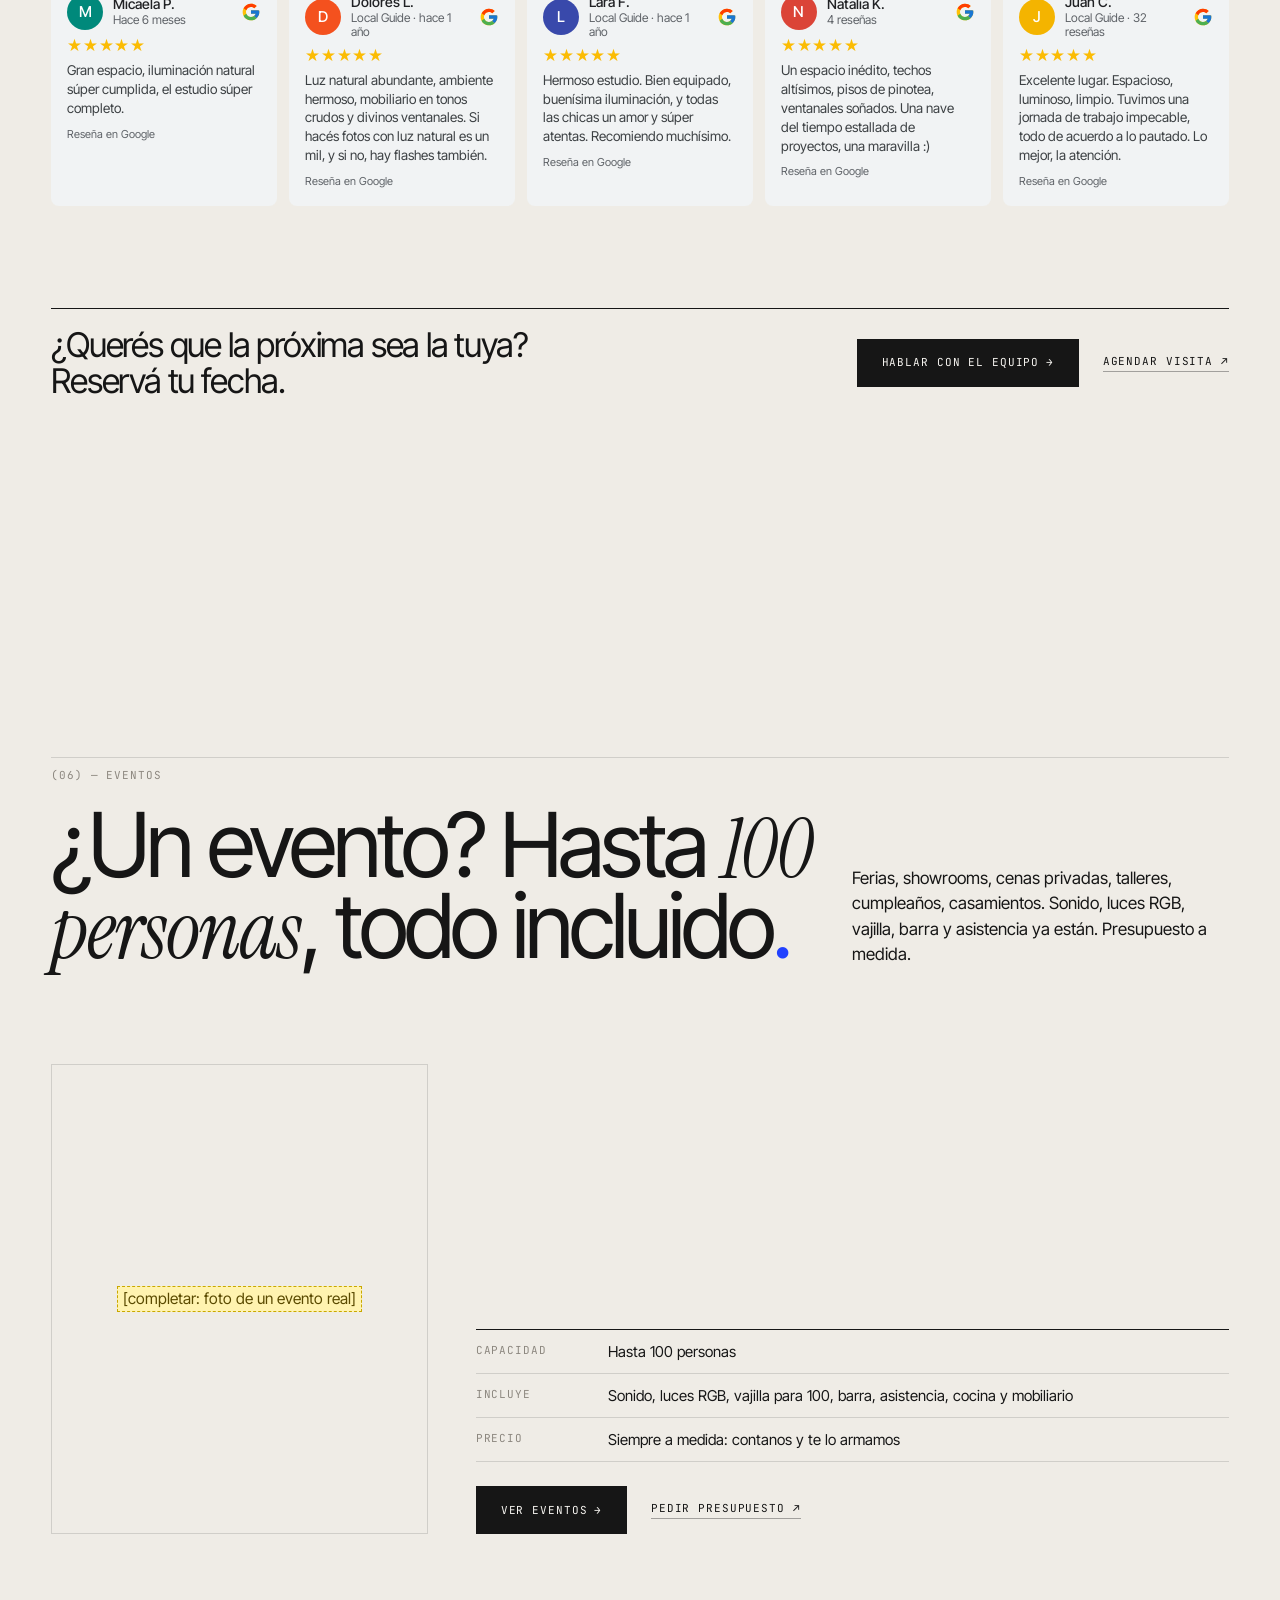
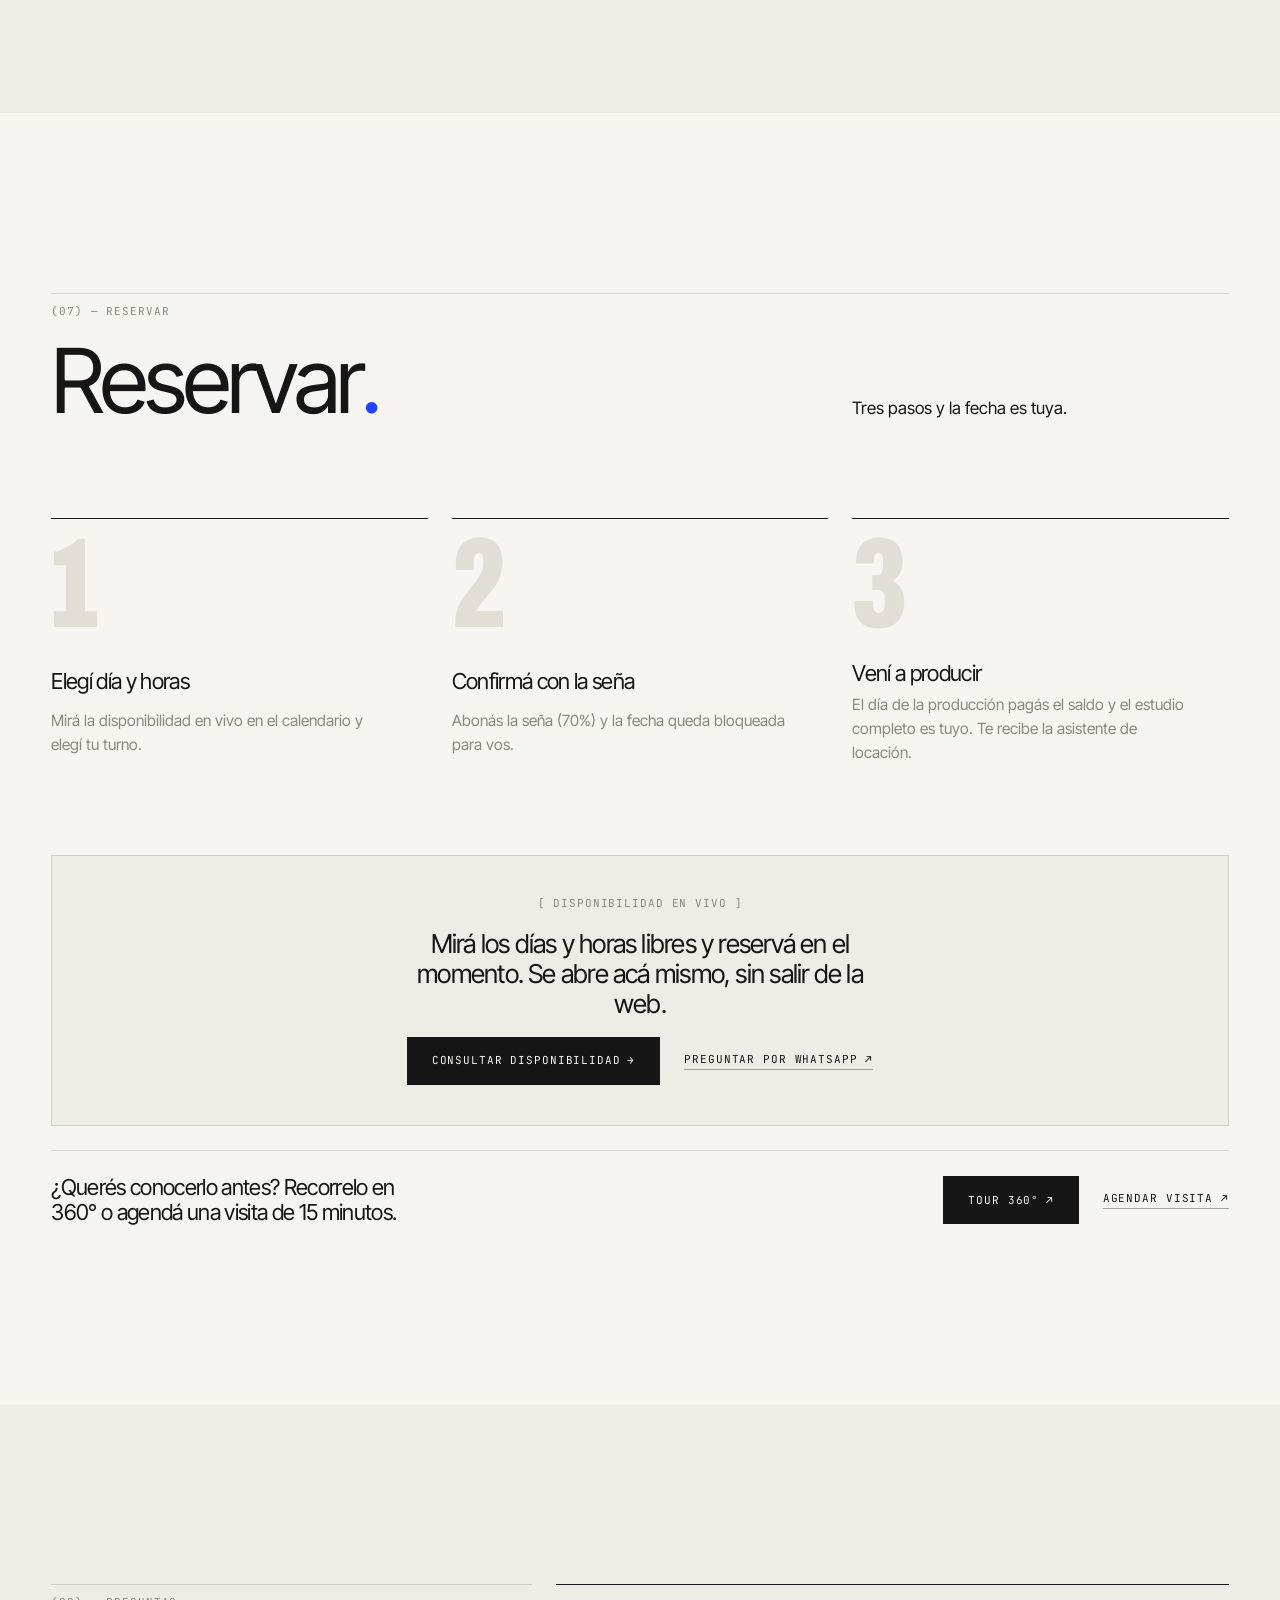
==== commit 744085f5: "Calendly se abre encima de la página desde cualquier botón Reservar, sin calendario gigante embebido" ====
--- a/index.html
+++ b/index.html
@@ -55,6 +55,7 @@
   <link href="https://fonts.googleapis.com/css2?family=Archivo:wdth,wght@62..125,100..900&family=Inter+Tight:wght@400;500;600&family=Instrument+Serif:ital@0;1&family=JetBrains+Mono:wght@400;500&display=swap" rel="stylesheet">
   <link rel="preload" as="image" href="fotos/portada-ventanal.jpg">
   <link rel="stylesheet" href="css/estilos.css">
+  <link rel="stylesheet" href="https://assets.calendly.com/assets/external/widget.css">
   <script>document.documentElement.classList.add("js");</script>
 </head>
 <body>
@@ -71,7 +72,7 @@
     <a href="#ubicacion">Ubicación</a>
   </nav>
   <div class="barra-der">
-    <a href="#reservar" class="barra-reservar">(Reservar →)</a>
+    <a href="#reservar" data-calendly class="barra-reservar">(Reservar →)</a>
     <button id="menu-boton" class="menu-boton" aria-expanded="false" aria-controls="menu">Menú</button>
   </div>
 </header>
@@ -134,7 +135,7 @@
 
     <p class="hero-bajada">Estudio fotográfico en alquiler en un edificio antiguo de Congreso: 150 m², techos de 5 m, piso de pinotea y ventanales en arco. <span>Todo incluido, una sola tarifa.</span></p>
 
-    <a class="hero-cta" href="#reservar">Reservar un día<span class="fl">→</span></a>
+    <a class="hero-cta" href="#reservar" data-calendly>Reservar un día<span class="fl">→</span></a>
 
     <span class="hero-vertical" aria-hidden="true">Estudio fotográfico en alquiler — Congreso, Buenos Aires</span>
   </div>
@@ -151,7 +152,7 @@
   <p class="indice">(001) — Index</p>
   <p class="presenta-texto">Un estudio de <em>luz natural</em> en Congreso. Una sola tarifa con <em class="nota">todo incluido</em>: el estudio completo, equipos, infinito, mobiliario y asistencia. Llegás y producís.</p>
   <div class="presenta-acciones">
-    <a href="#reservar" class="btn">Reservar →</a>
+    <a href="#reservar" data-calendly class="btn">Reservar →</a>
     <a href="#tour" data-tour class="btn btn-borde">Ver el estudio en 360° ↗</a>
     <a href="#tarifas" class="link">Ver tarifas ↗</a>
     <a href="https://maps.app.goo.gl/WNk3tJEqBnYM6PEH6" data-link="google" class="link google-mini">★ 4,9 en Google</a>
@@ -414,7 +415,7 @@
     <p class="cta-texto">¿Dudas con la tarifa o la fecha? Te respondemos por WhatsApp.</p>
     <div class="acciones">
       <a href="#contacto" data-link="whatsapp" data-msg="Hola PIMENTA, quiero consultar por una fecha y la tarifa." class="btn">Hablar con el equipo →</a>
-      <a href="#reservar" class="link">Reservar online ↗</a>
+      <a href="#reservar" data-calendly class="link">Reservar online ↗</a>
     </div>
   </div>
 </section>
@@ -452,7 +453,7 @@
     <p class="cta-texto">Tu próxima producción, acá.</p>
     <div class="acciones">
       <a href="#contacto" data-link="whatsapp" data-msg="Hola PIMENTA, quiero reservar el estudio para una producción." class="btn">Hablar con el equipo →</a>
-      <a href="#reservar" class="link">Reservar online ↗</a>
+      <a href="#reservar" data-calendly class="link">Reservar online ↗</a>
     </div>
   </div>
 </section>
@@ -639,8 +640,12 @@
   </ol>
 
   <div id="calendly" class="calendly">
-    <p><span class="completar">[completar link de Calendly]</span></p>
-    <a href="#contacto" data-link="whatsapp" data-msg="Hola PIMENTA, quiero consultar disponibilidad para reservar." class="btn">Consultar disponibilidad →</a>
+    <p class="indice">[ Disponibilidad en vivo ]</p>
+    <p class="calendly-texto">Mirá los días y horas libres y reservá en el momento. Se abre acá mismo, sin salir de la web.</p>
+    <div class="acciones">
+      <a href="#reservar" data-calendly="directo" class="btn">Consultar disponibilidad →</a>
+      <a href="#contacto" data-link="whatsapp" data-msg="Hola PIMENTA, quiero consultar disponibilidad para reservar." class="link">Preguntar por WhatsApp ↗</a>
+    </div>
   </div>
 
   <div class="visita">
@@ -795,7 +800,7 @@
     <a href="#contacto" data-link="whatsapp" data-msg="¡Hola PIMENTA! Quiero hacer una consulta." class="btn btn-claro">Escribinos por WhatsApp →</a>
     <a href="#contacto" data-link="instagram" class="btn btn-claro btn-borde">Instagram ↗</a>
     <a href="#contacto" data-link="mail" class="btn btn-claro btn-borde">Mandar un mail ↗</a>
-    <a href="#reservar" class="btn btn-claro btn-borde">Reservar →</a>
+    <a href="#reservar" data-calendly class="btn btn-claro btn-borde">Reservar →</a>
   </div>
 </section>
 
@@ -824,6 +829,7 @@
 </dialog>
 
 <script src="js/datos.js"></script>
+<script src="https://assets.calendly.com/assets/external/widget.js" async></script>
 <script src="js/main.js"></script>
 </body>
 </html>
--- a/css/estilos.css
+++ b/css/estilos.css
@@ -341,8 +341,8 @@
 .pasos h3 { font-family: var(--f-sans); font-size: 22px; font-weight: 400; letter-spacing: -0.03em; line-height: 1.1; margin-bottom: 8px; }
 .pasos p { color: var(--gris); max-width: 38ch; }
 .calendly { border: var(--hair); padding: 40px 20px; display: grid; gap: 18px; justify-items: center; text-align: center; background: var(--niebla); }
-.calendly--activo { padding: 0; display: block; }
-.calendly iframe { width: 100%; height: 720px; border: 0; display: block; }
+.calendly-texto { font-size: clamp(20px, 3vw, 26px); letter-spacing: -0.03em; line-height: 1.15; max-width: 30ch; }
+.calendly .acciones { justify-content: center; }
 .visita { display: grid; gap: 16px; margin-top: 24px; padding: 24px 0 0; border-top: var(--hair); }
 .visita-texto { font-size: 22px; letter-spacing: -0.03em; line-height: 1.15; max-width: 30ch; }
 
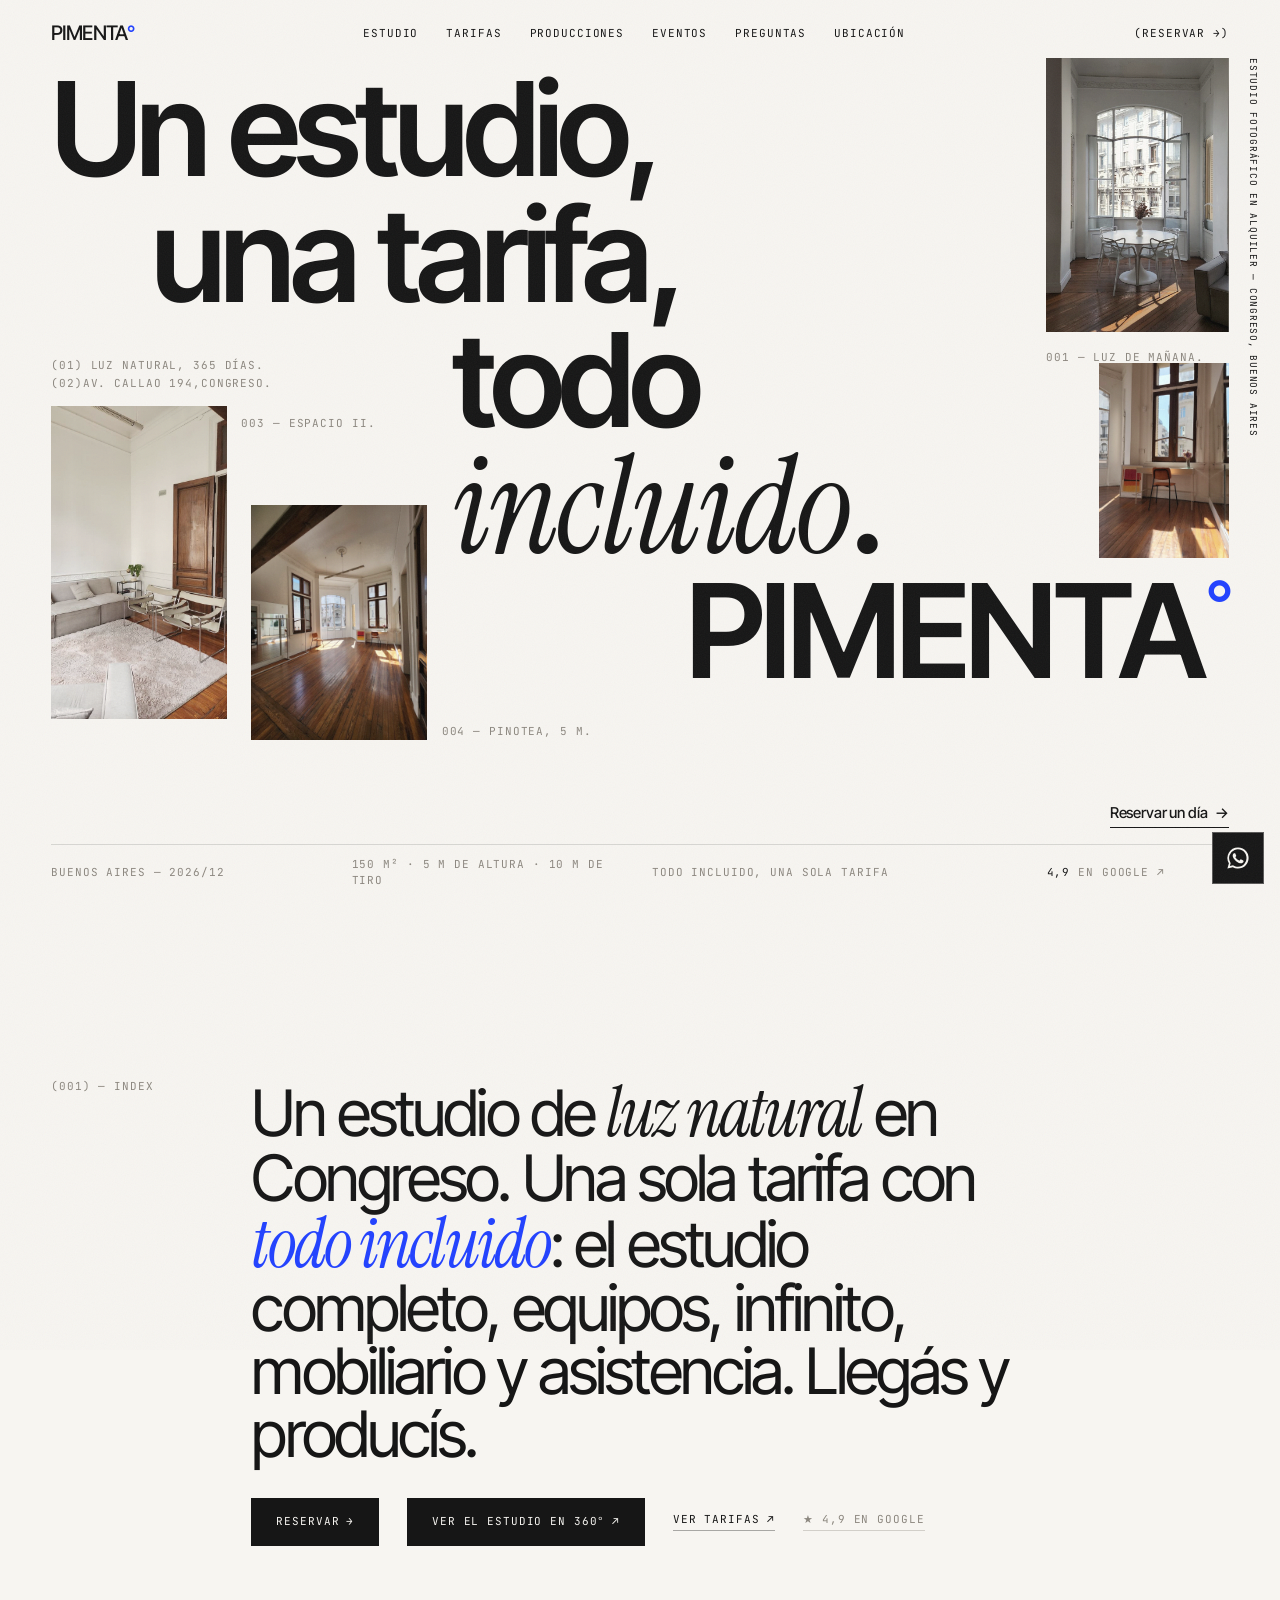
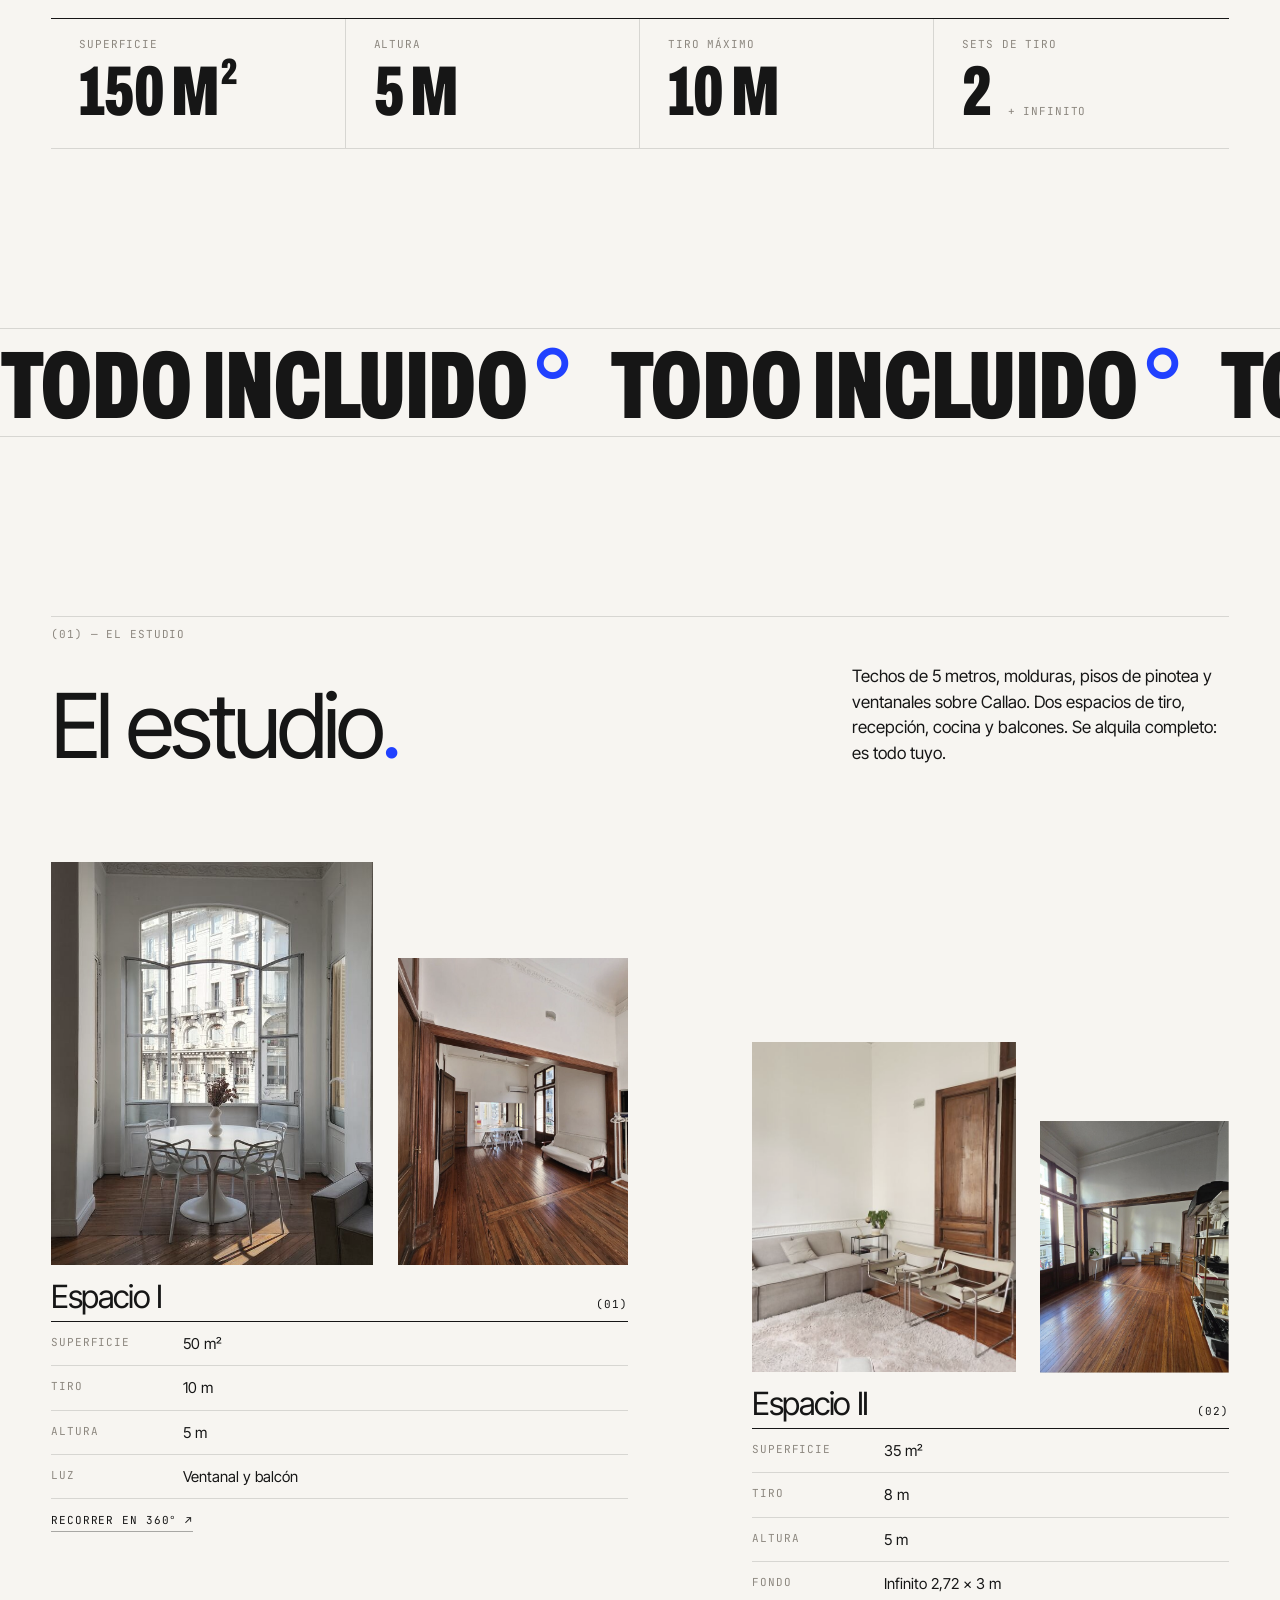
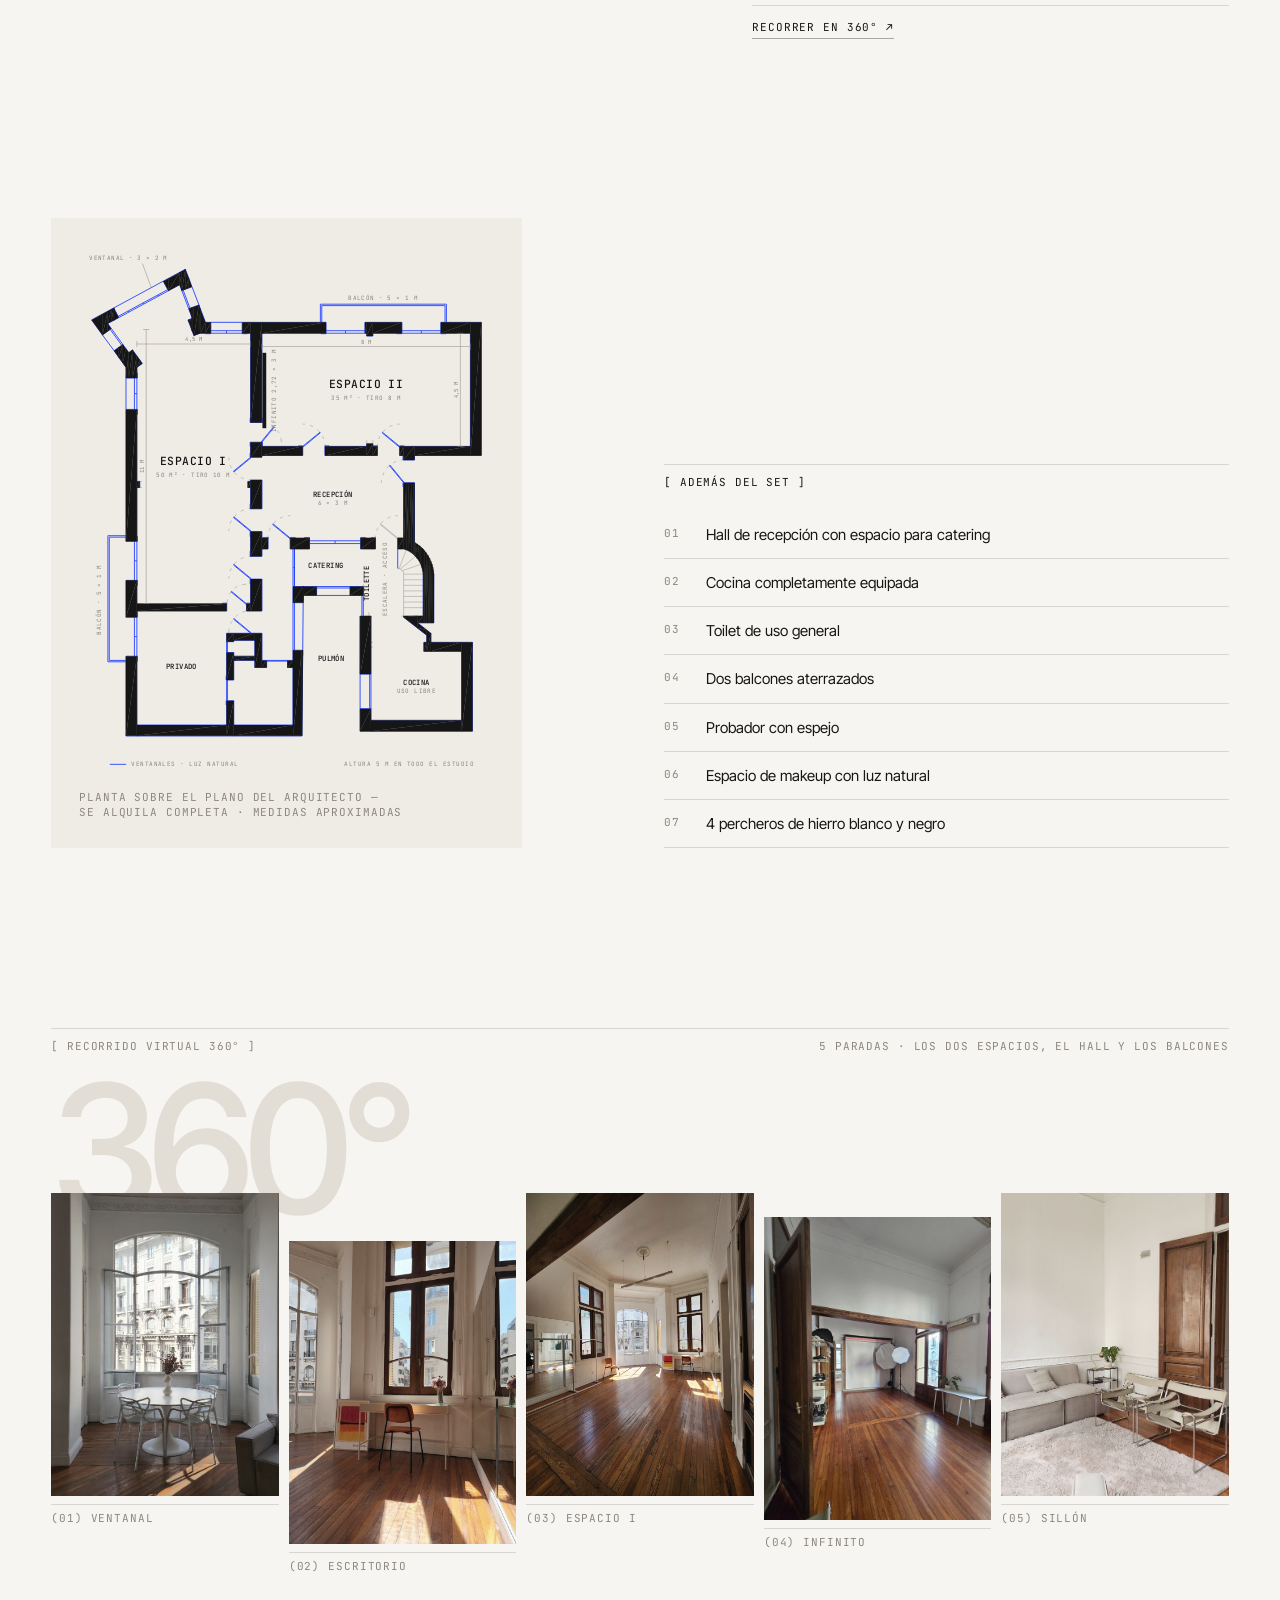
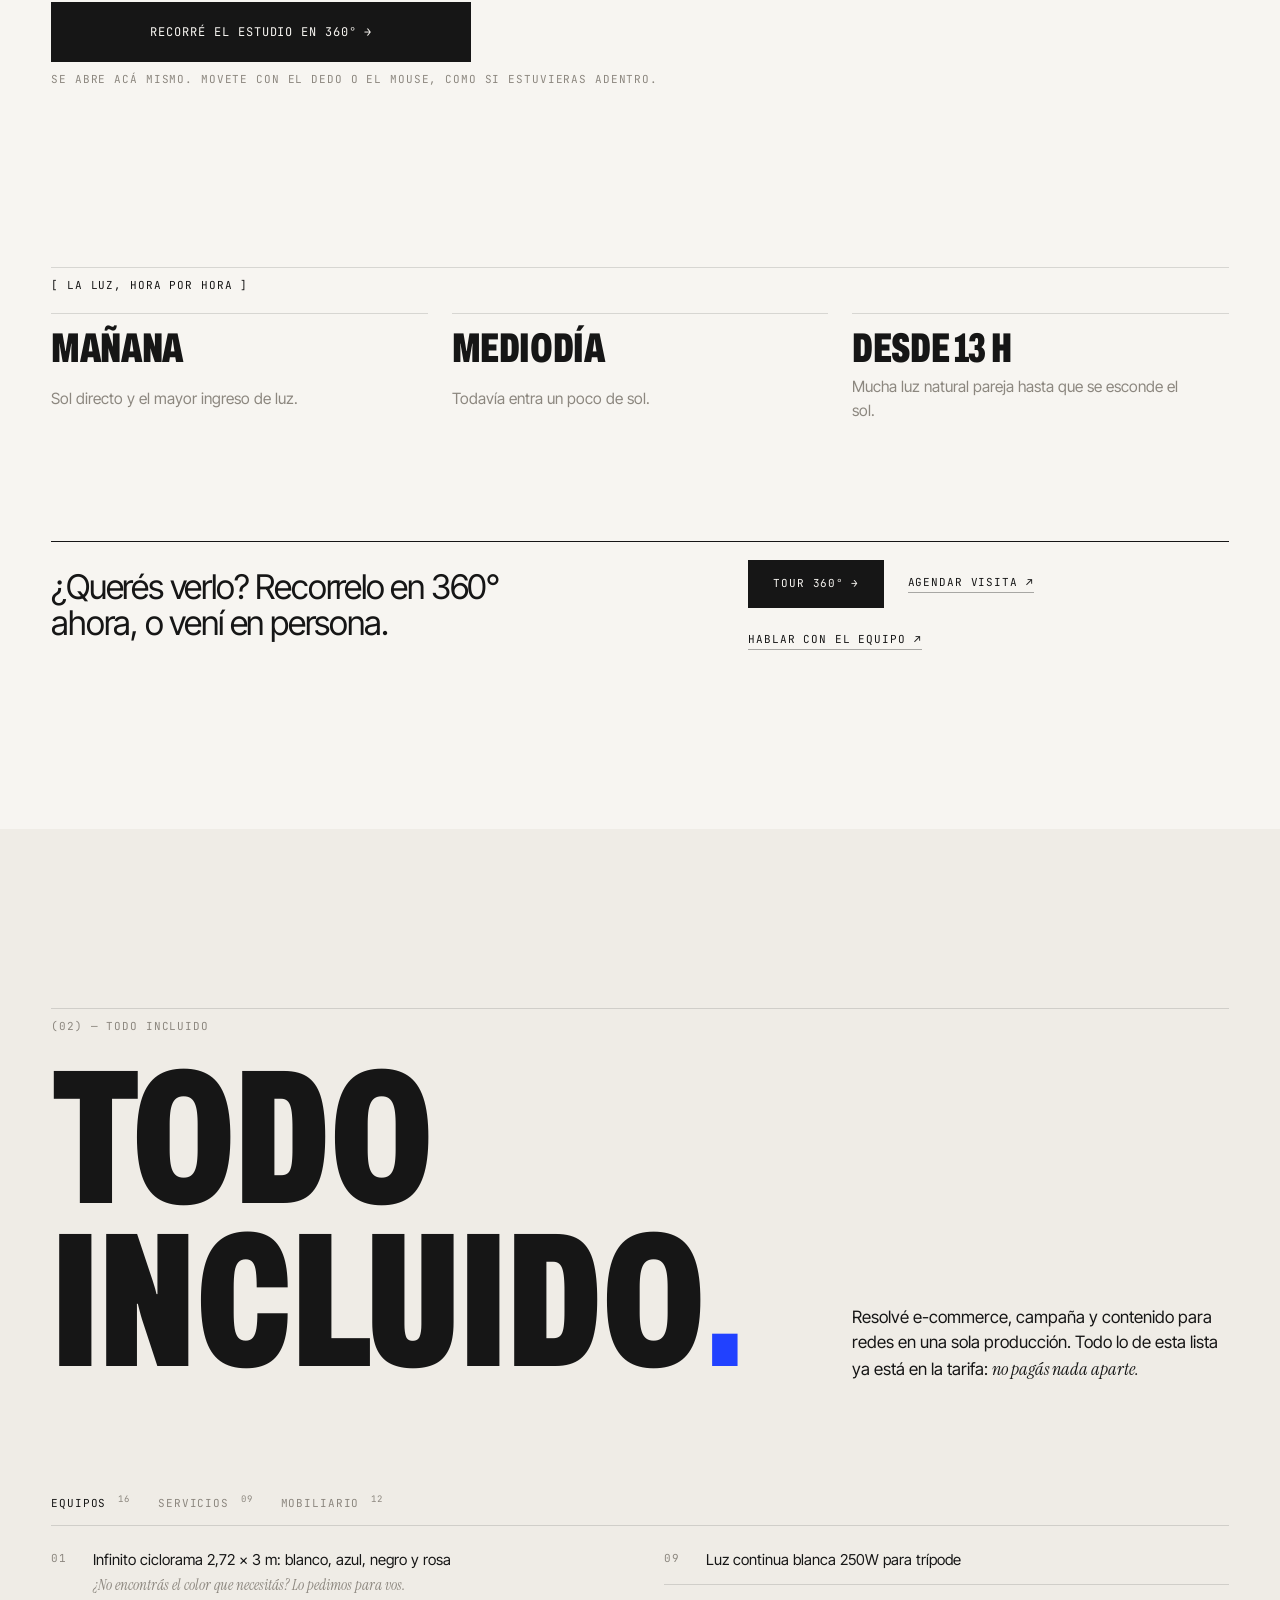
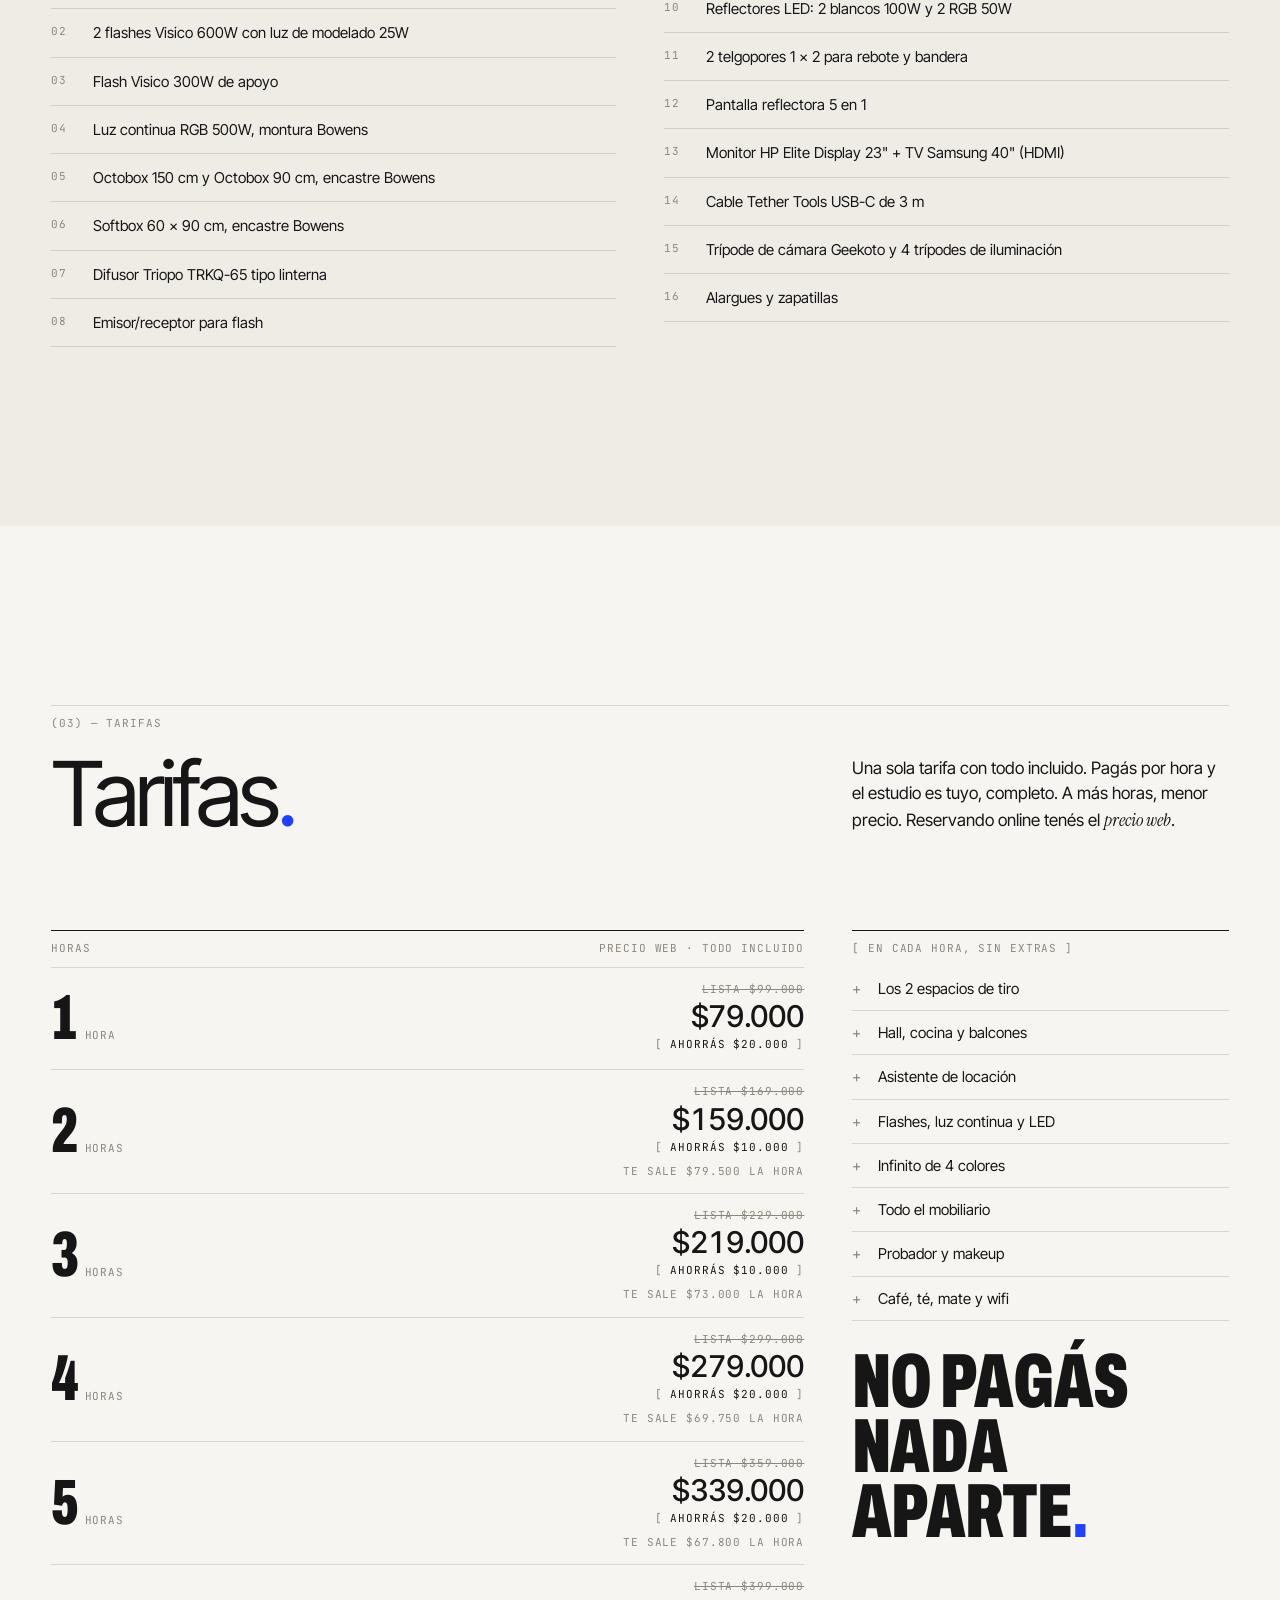
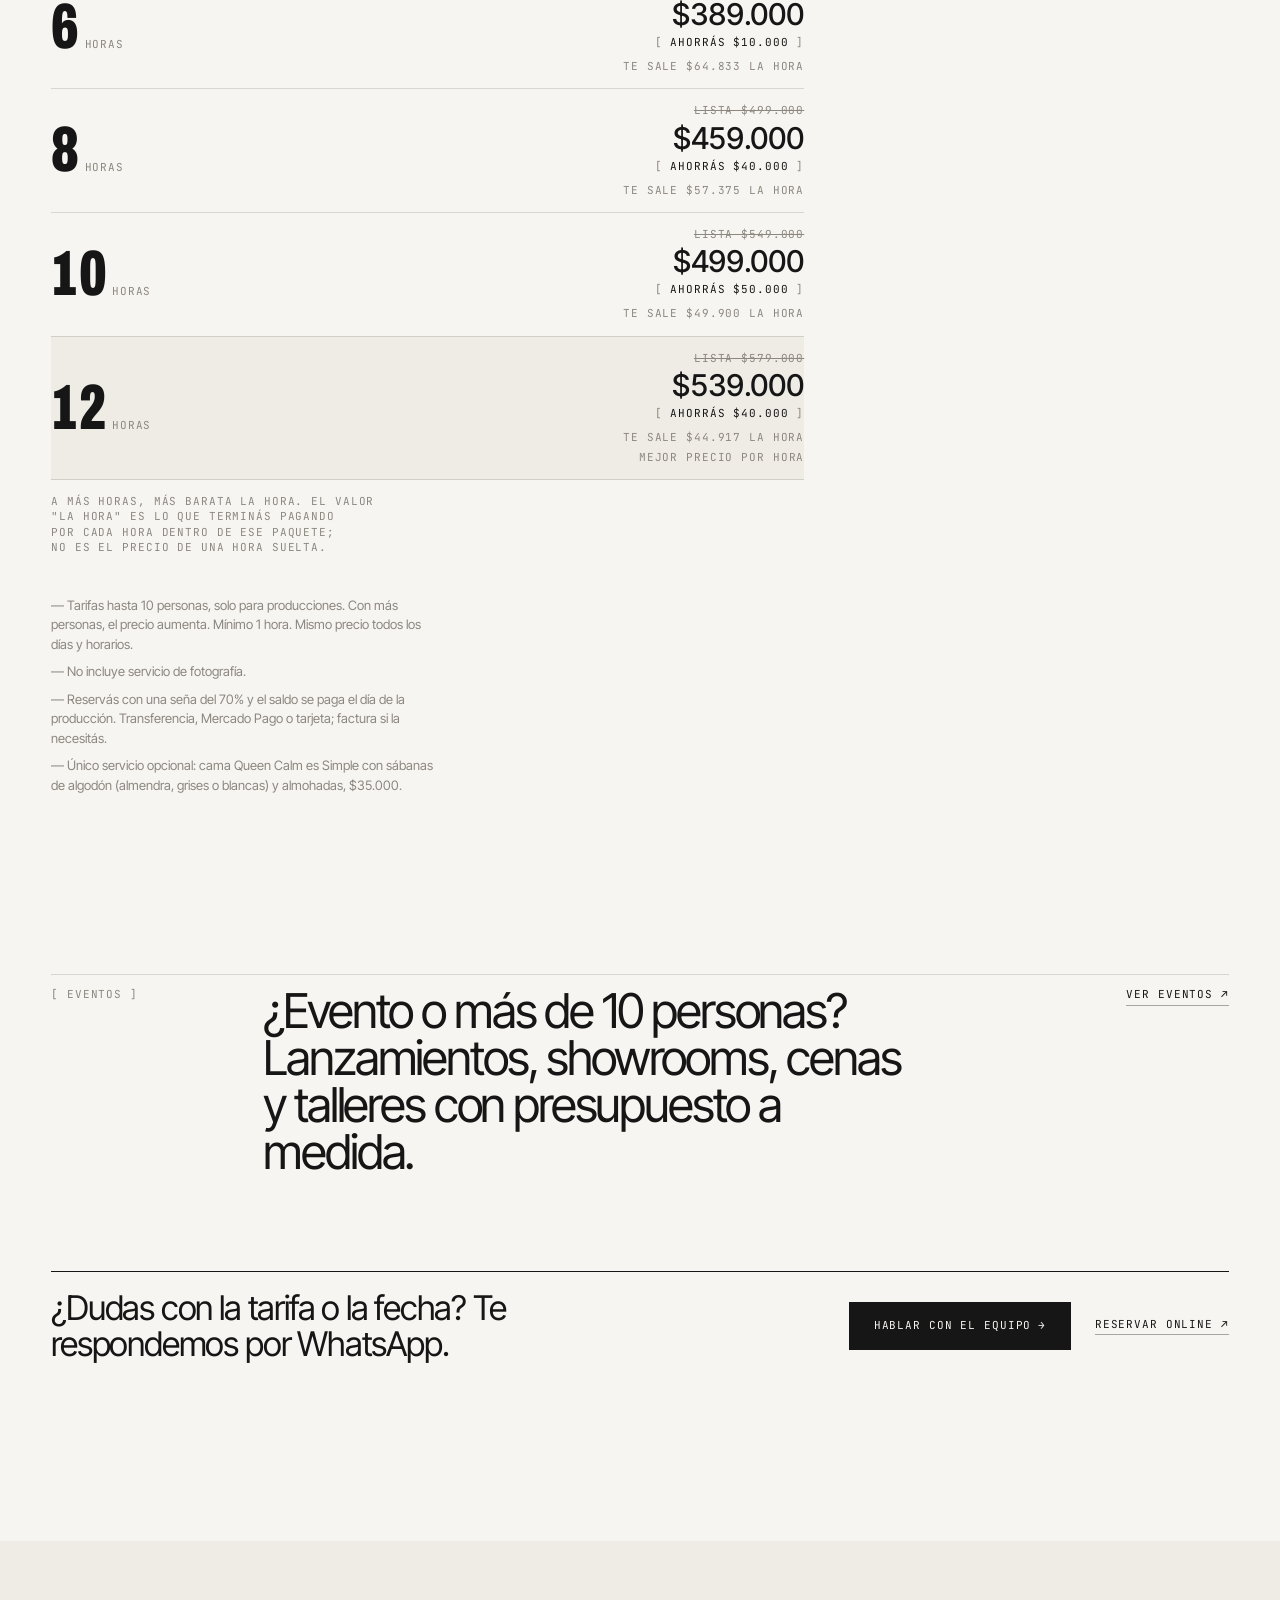
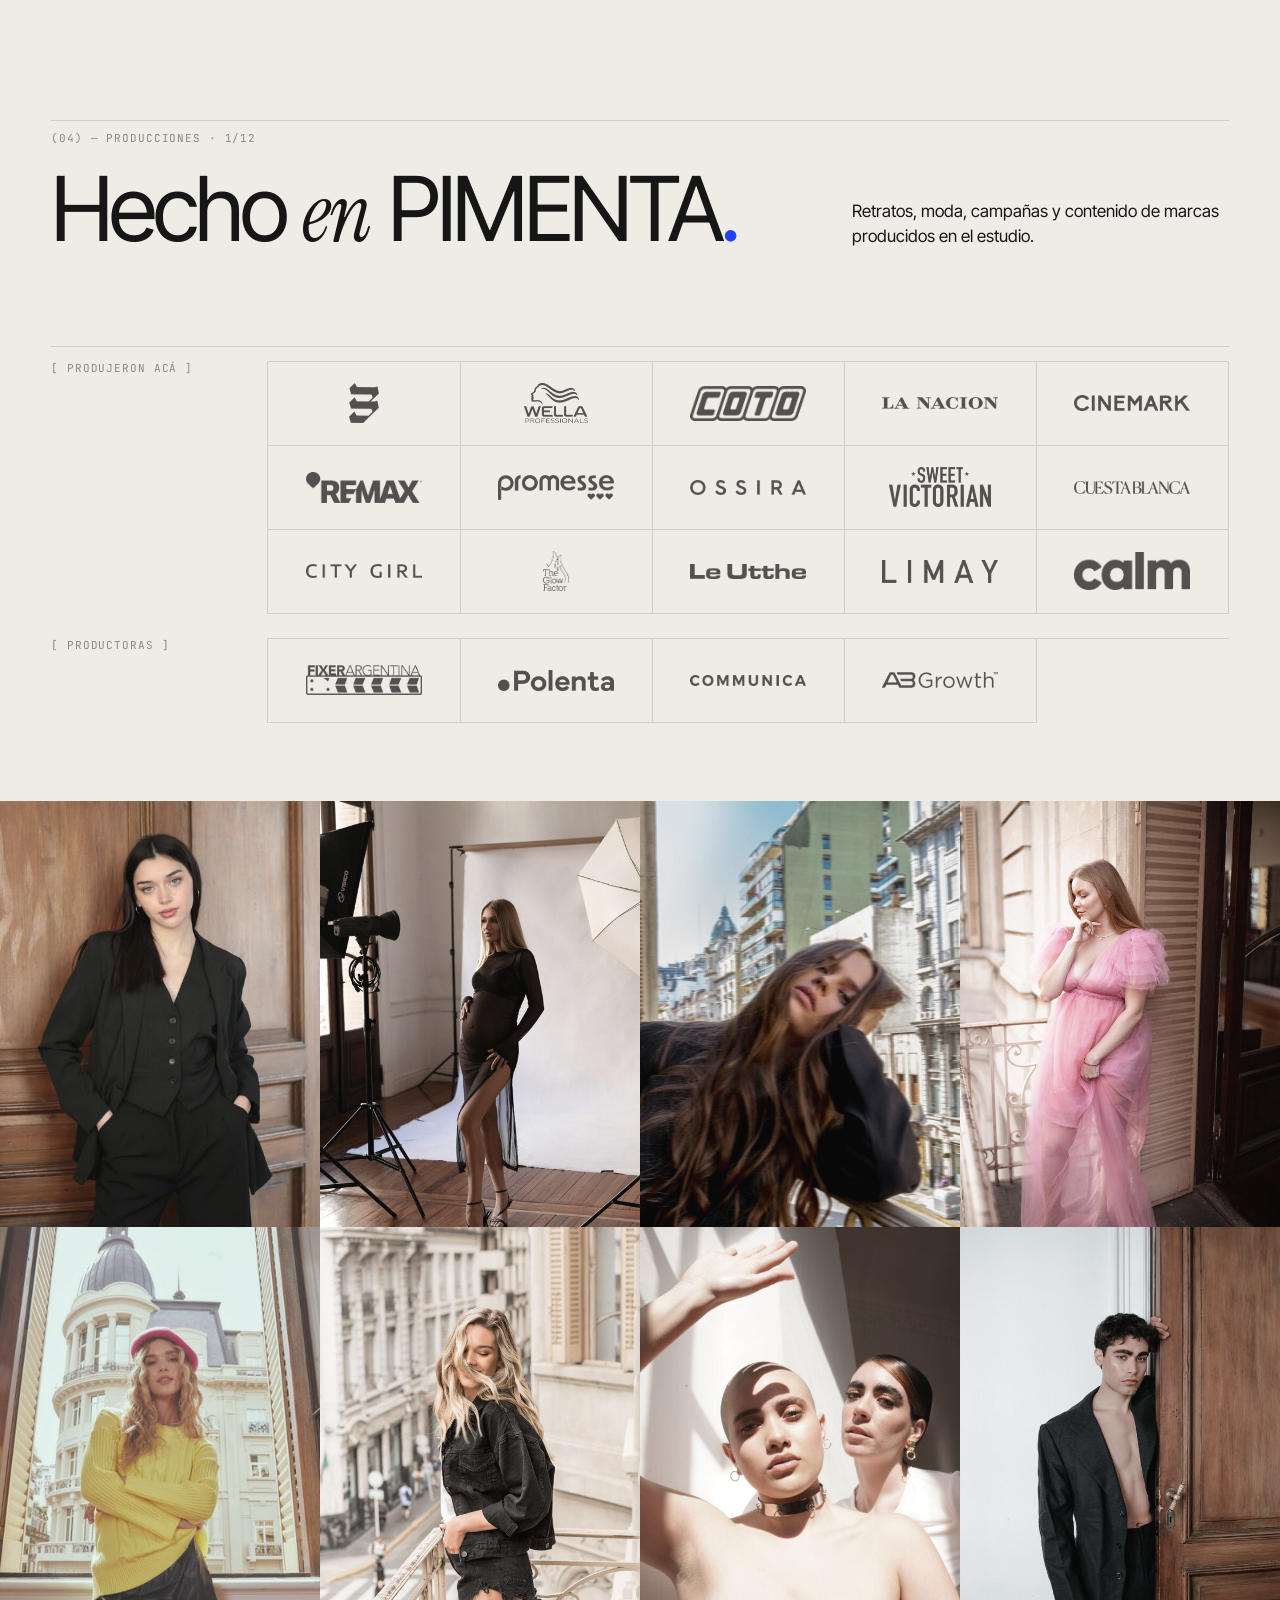
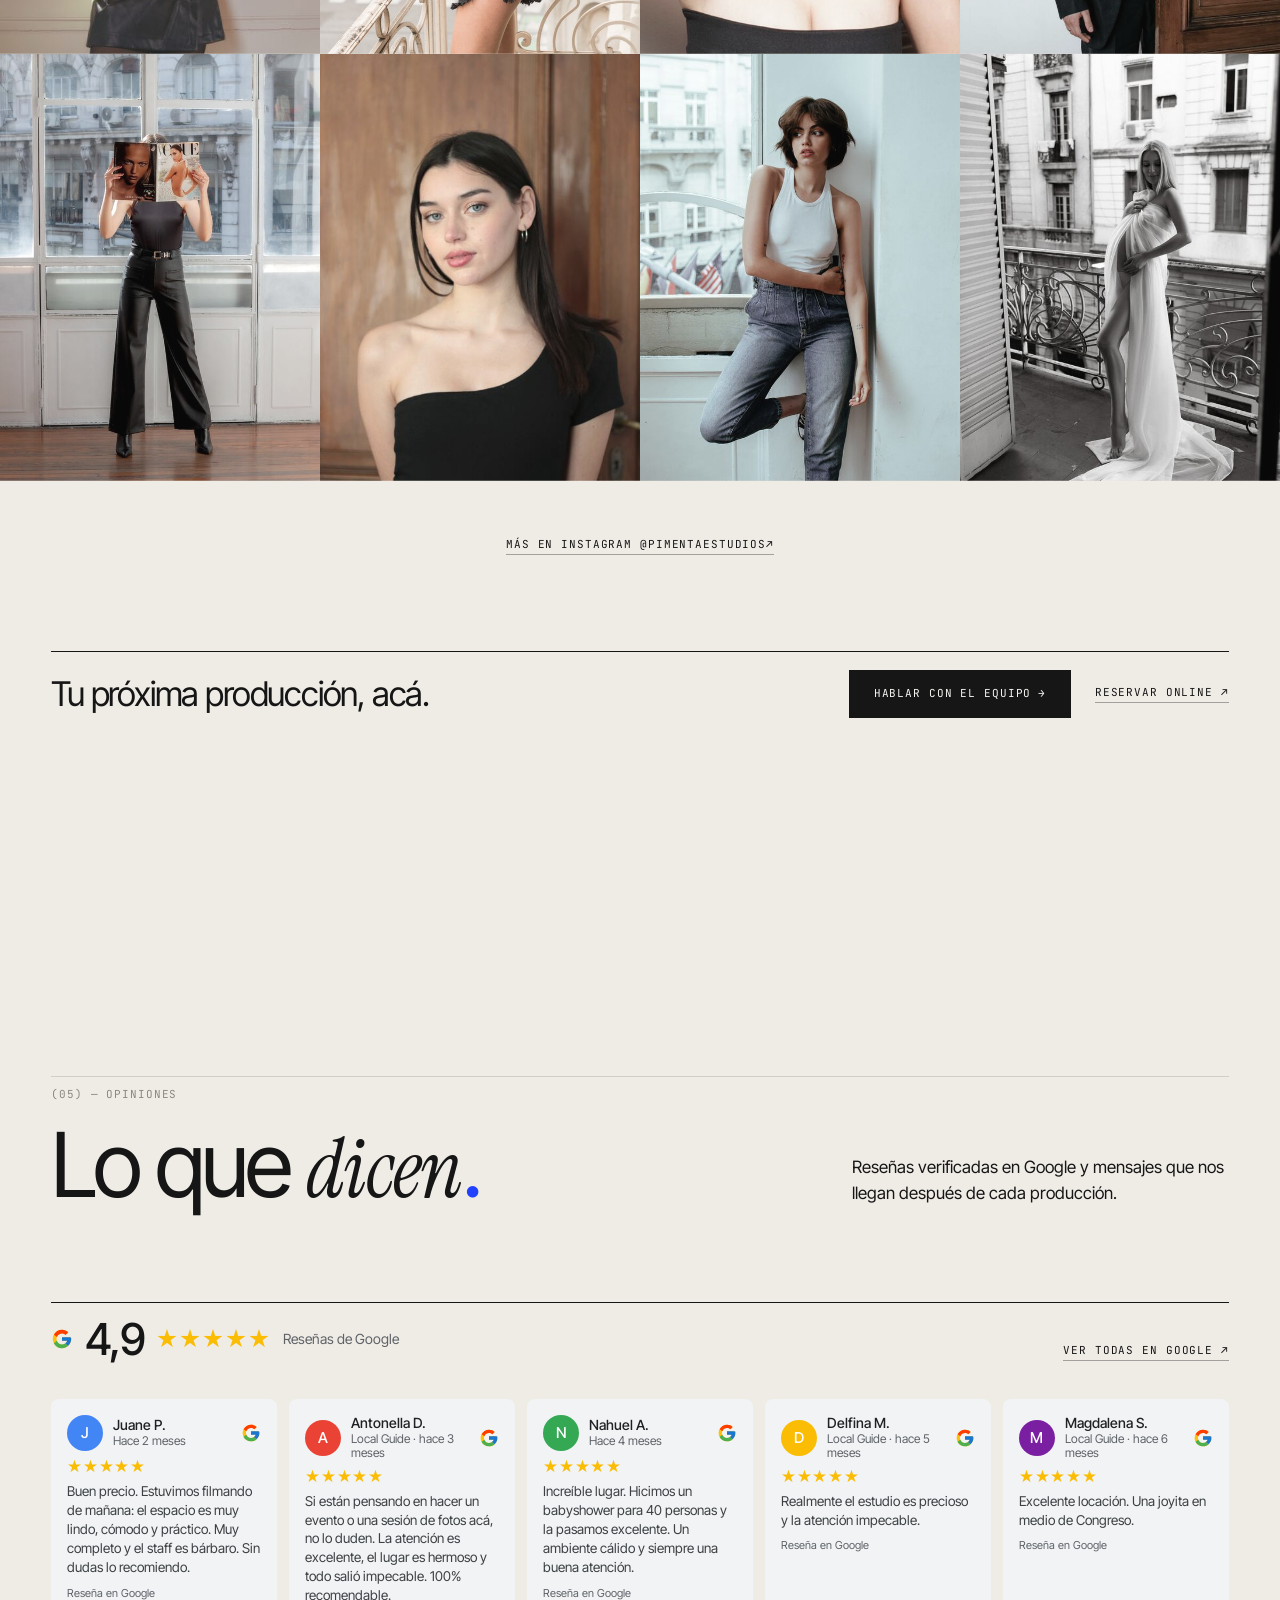
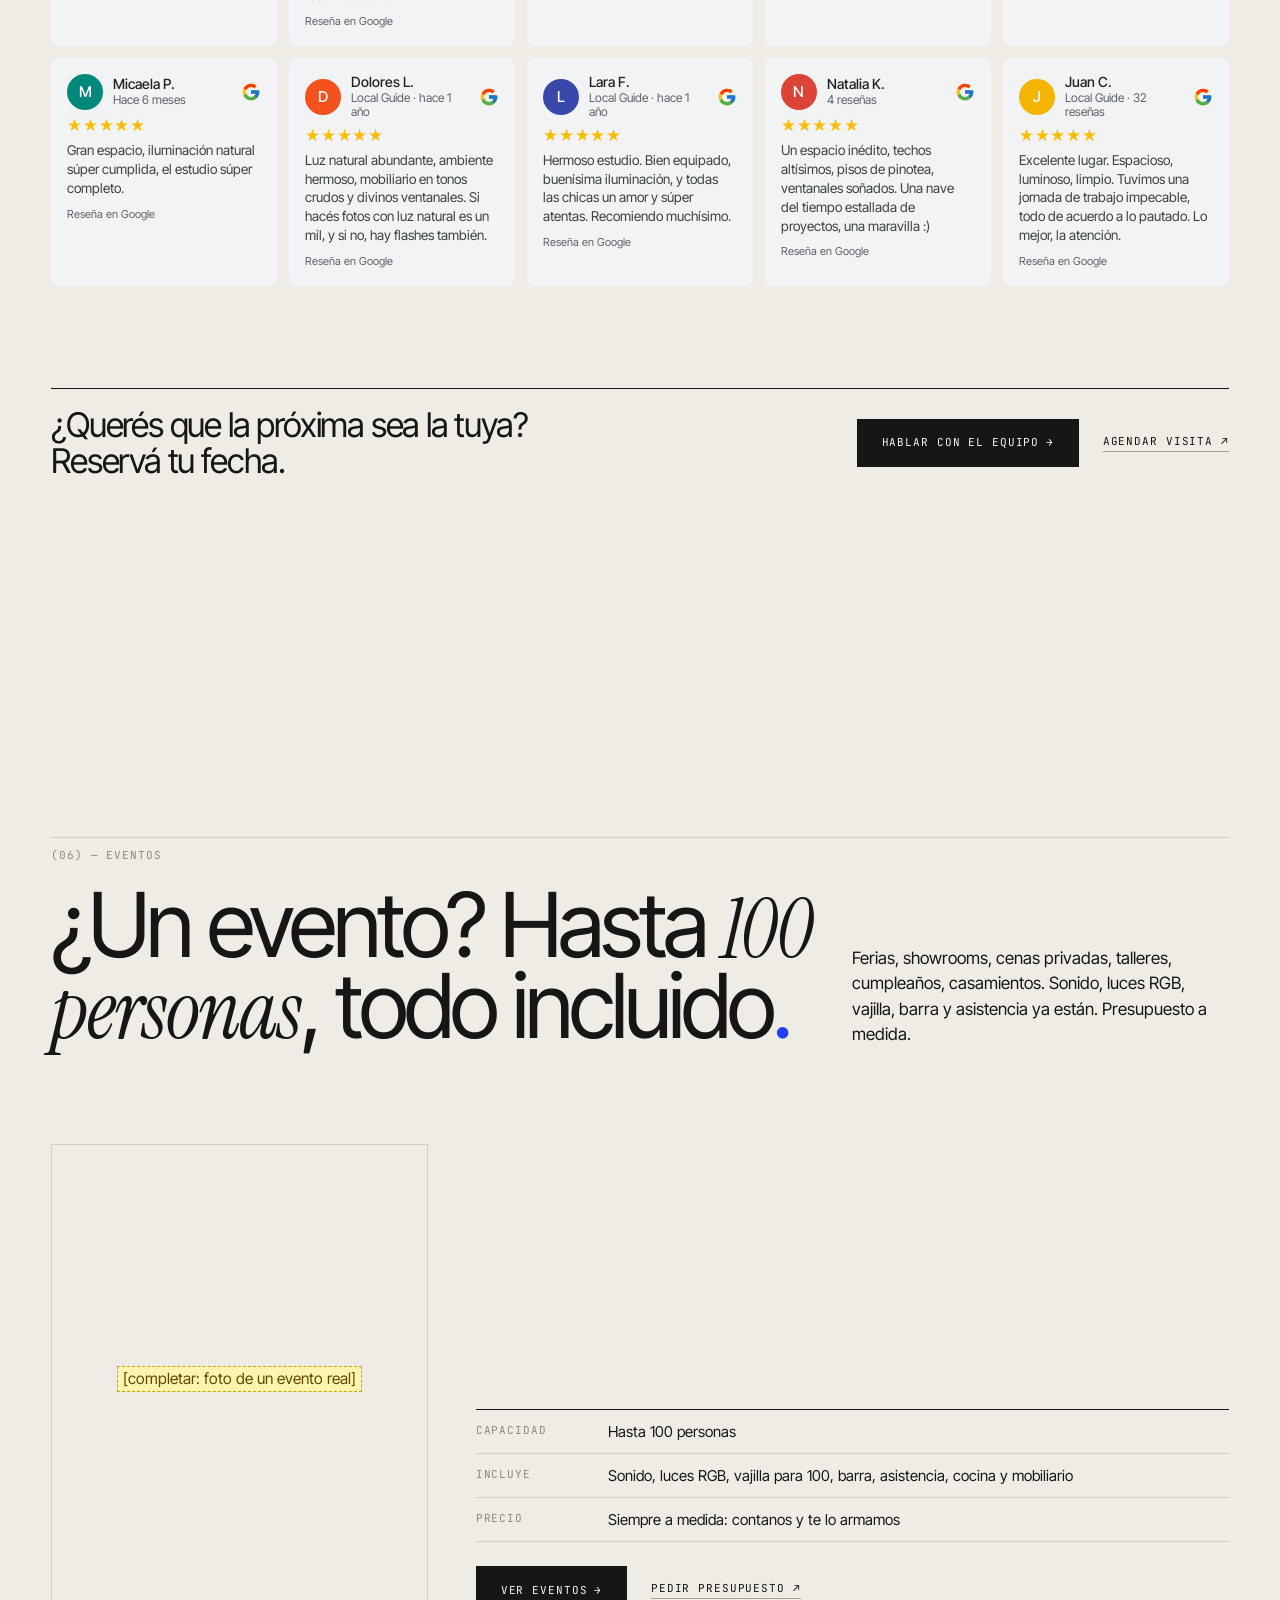
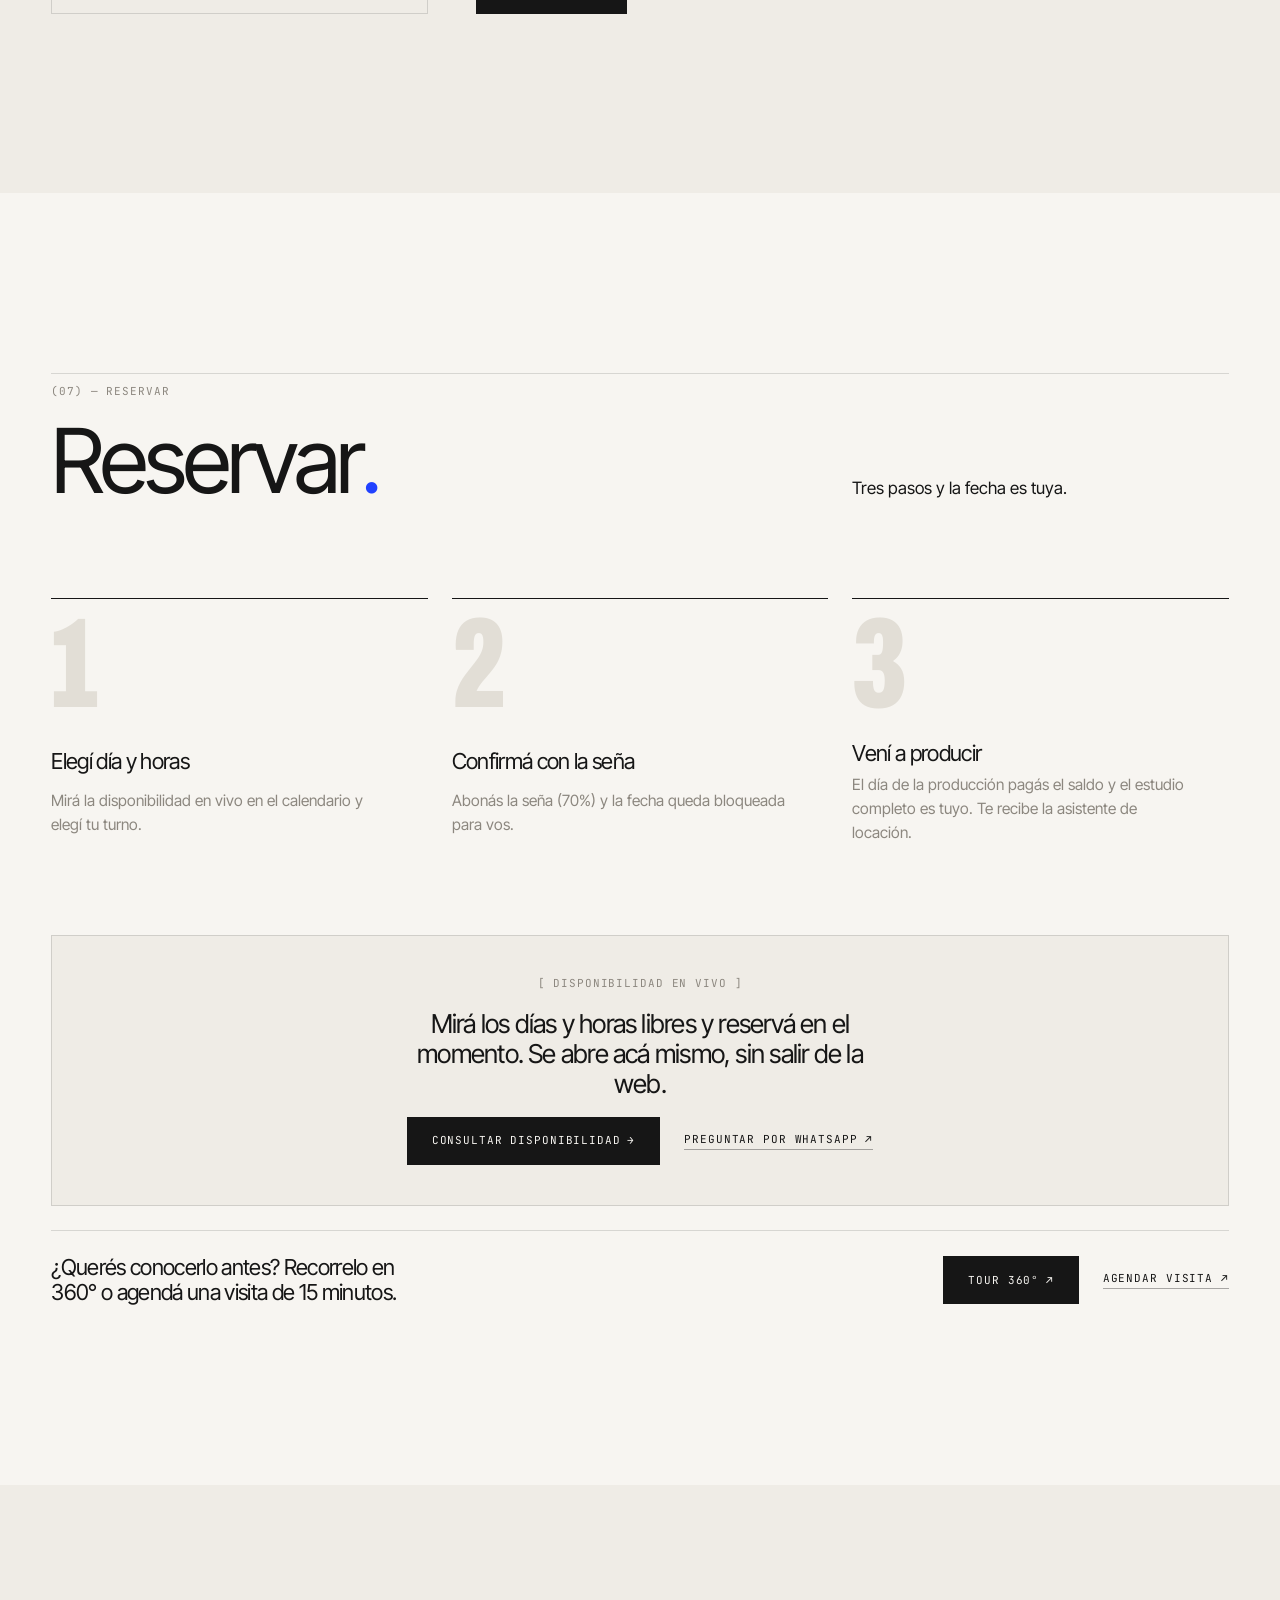
==== commit e09e9741: "Muro de logos: 15 marcas y 4 productoras en un solo tono, clean - img/marcas/: 19 logos oficiales co" ====
--- a/index.html
+++ b/index.html
@@ -429,9 +429,9 @@
   </header>
   <div class="marcas">
     <p class="indice">[ Produjeron acá ]</p>
-    <ul class="marcas-lista"><li>María Becerra</li><li>Wella</li><li>COTO</li><li>La Nación Revista</li><li>Cinemark</li><li>RE/MAX</li><li>Promesse</li><li>Ossira</li><li>Sweet Victorian</li><li>Cuesta Blanca</li><li>City Girl</li><li>The Glow Factor</li><li>Leutthe</li><li>Limay</li><li>Calm es Simple</li></ul>
+    <ul class="marcas-lista"><li><img src="img/marcas/maria-becerra.png" alt="María Becerra" loading="lazy"></li><li><img src="img/marcas/wella.png" alt="Wella" loading="lazy"></li><li><img src="img/marcas/coto.png" alt="COTO" loading="lazy"></li><li><img src="img/marcas/lanacion-revista.png" alt="La Nación Revista" loading="lazy"></li><li><img src="img/marcas/cinemark.png" alt="Cinemark" loading="lazy"></li><li><img src="img/marcas/remax.png" alt="RE/MAX" loading="lazy"></li><li><img src="img/marcas/promesse.png" alt="Promesse" loading="lazy"></li><li><img src="img/marcas/ossira.png" alt="Ossira" loading="lazy"></li><li><img src="img/marcas/sweet-victorian.png" alt="Sweet Victorian" loading="lazy"></li><li><img src="img/marcas/cuesta-blanca.png" alt="Cuesta Blanca" loading="lazy"></li><li><img src="img/marcas/city-girl.png" alt="City Girl" loading="lazy"></li><li><img src="img/marcas/the-glow-factor.png" alt="The Glow Factor" loading="lazy"></li><li><img src="img/marcas/leutthe.png" alt="Le Utthe" loading="lazy"></li><li><img src="img/marcas/limay.png" alt="Limay" loading="lazy"></li><li><img src="img/marcas/calm-es-simple.png" alt="Calm es Simple" loading="lazy"></li></ul>
     <p class="indice">[ Productoras ]</p>
-    <ul class="marcas-lista marcas-prod"><li>Fixer Argentina</li><li>Polenta</li><li>Communica</li><li>AB Growth Latam</li></ul>
+    <ul class="marcas-lista marcas-prod"><li><img src="img/marcas/fixer-argentina.png" alt="Fixer Argentina" loading="lazy"></li><li><img src="img/marcas/polenta.png" alt="Polenta" loading="lazy"></li><li><img src="img/marcas/communica.png" alt="Communica" loading="lazy"></li><li><img src="img/marcas/ab-growth-latam.png" alt="AB Growth Latam" loading="lazy"></li></ul>
   </div>
 
   <div class="galeria">
--- a/css/estilos.css
+++ b/css/estilos.css
@@ -612,8 +612,9 @@
 .marcas-lista { list-style: none; padding: 0; margin: 0; display: grid; grid-template-columns: repeat(2, 1fr); border-top: var(--hair); border-left: var(--hair); }
 .marcas-lista li { display: grid; place-items: center; text-align: center; min-height: 64px; padding: 12px 10px; border-right: var(--hair); border-bottom: var(--hair); font-family: var(--f-sans); font-weight: 500; font-size: 15px; letter-spacing: -0.02em; line-height: 1.15; transition: background-color var(--t) var(--ease); }
 .marcas-lista li:hover { background: var(--hueso); }
-.marcas-lista img { max-height: 36px; width: auto; max-width: 80%; filter: grayscale(1); opacity: .85; transition: filter var(--t) var(--ease), opacity var(--t) var(--ease); }
-.marcas-lista li:hover img { filter: none; opacity: 1; }
+.marcas-lista img { max-height: 40px; max-width: 68%; width: auto; height: auto; opacity: .72; transition: opacity var(--t) var(--ease), transform .8s var(--ease); }
+.marcas-lista li:hover img { opacity: 1; transform: scale(1.04); }
+.marcas-lista li { min-height: 84px; }
 .marcas .indice + .marcas-lista + .indice { margin-top: 10px; }
 @media (min-width: 760px) {
   .marcas { grid-template-columns: 2fr 10fr; column-gap: var(--gutter); row-gap: 24px; align-items: start; margin-bottom: 56px; }
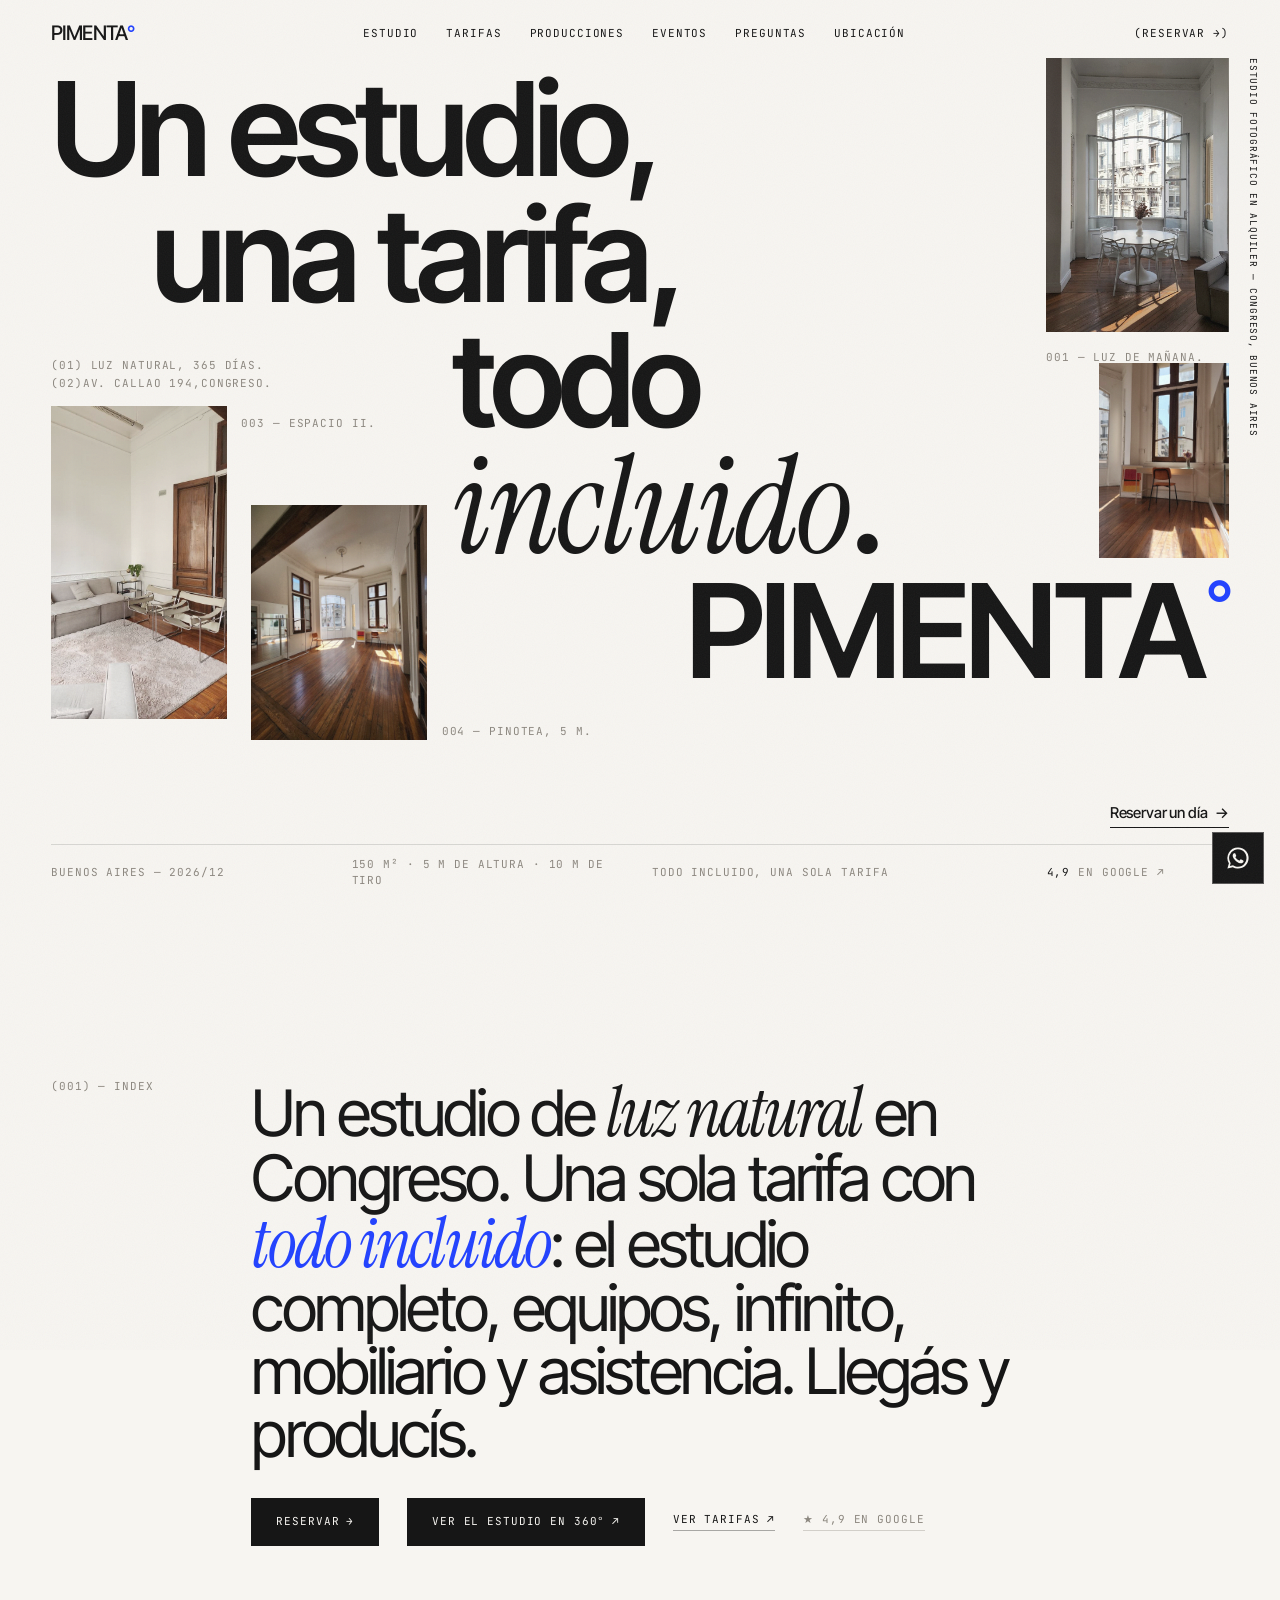
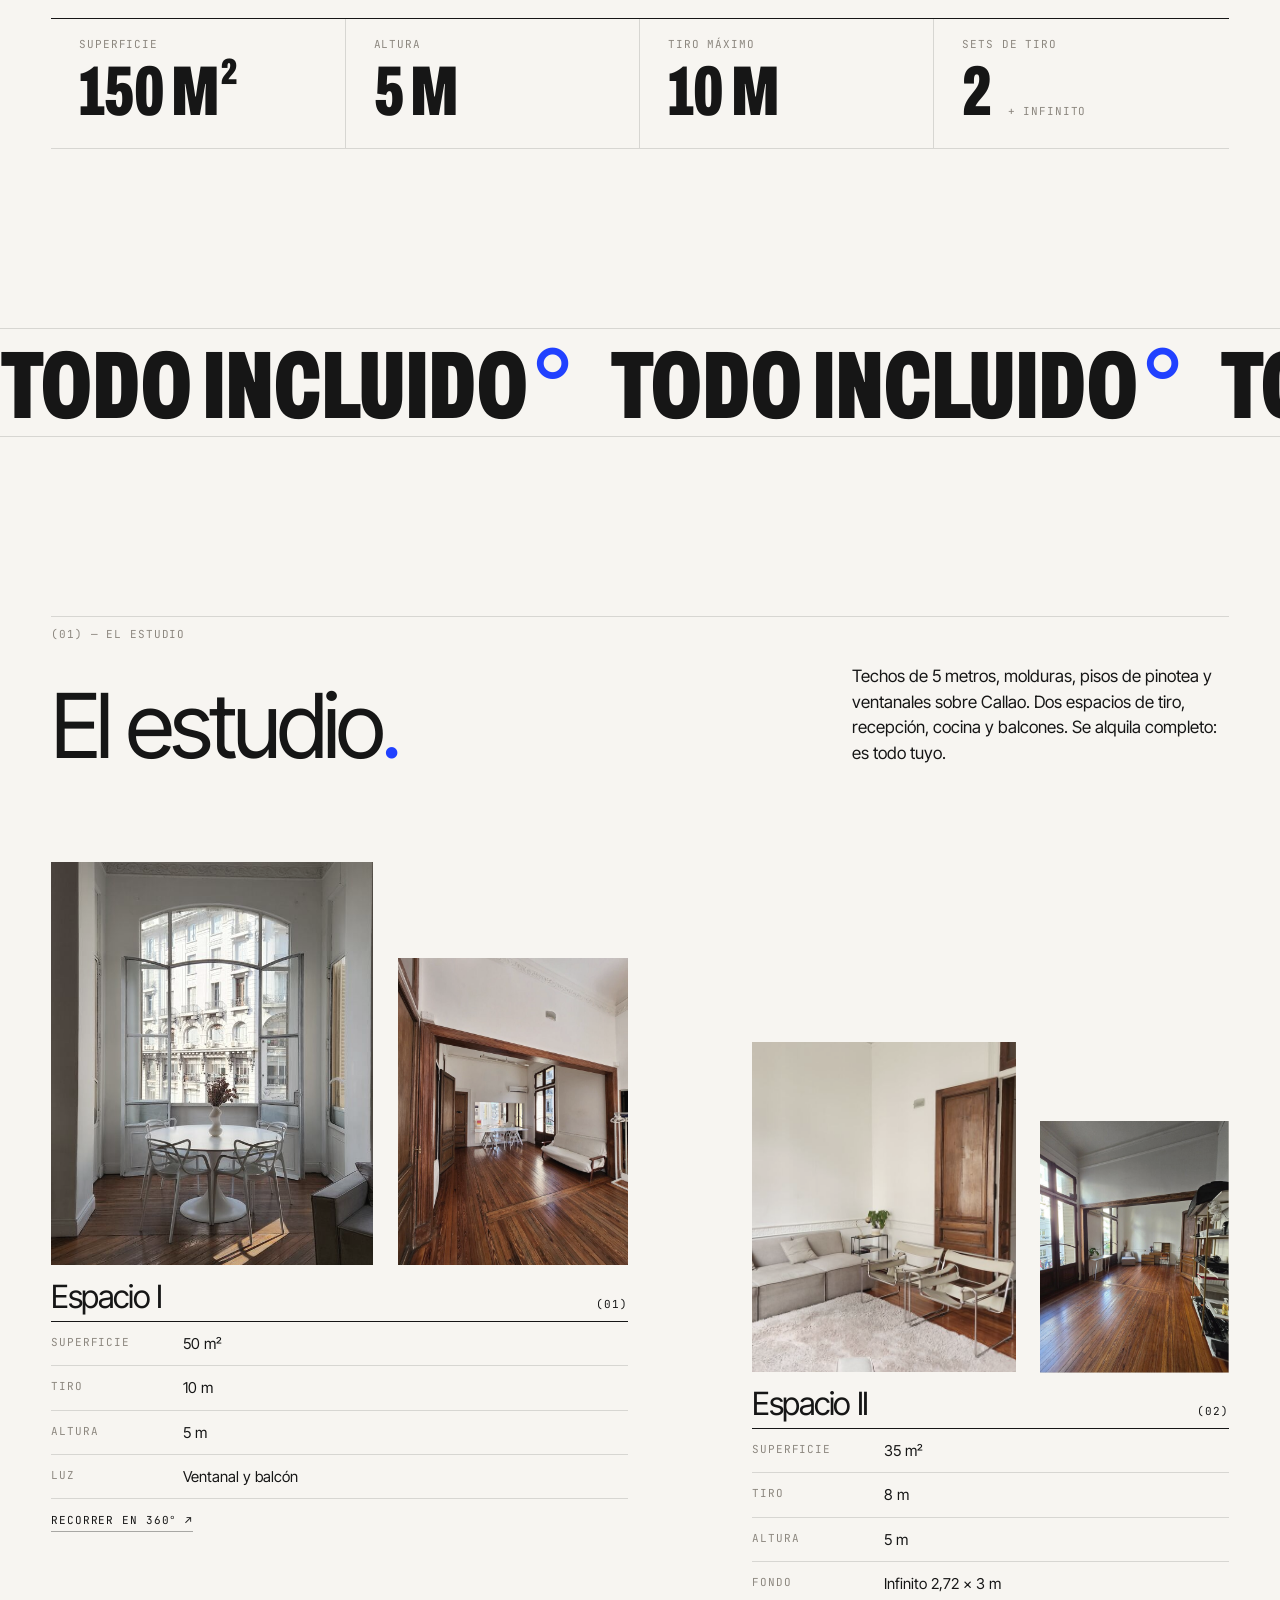
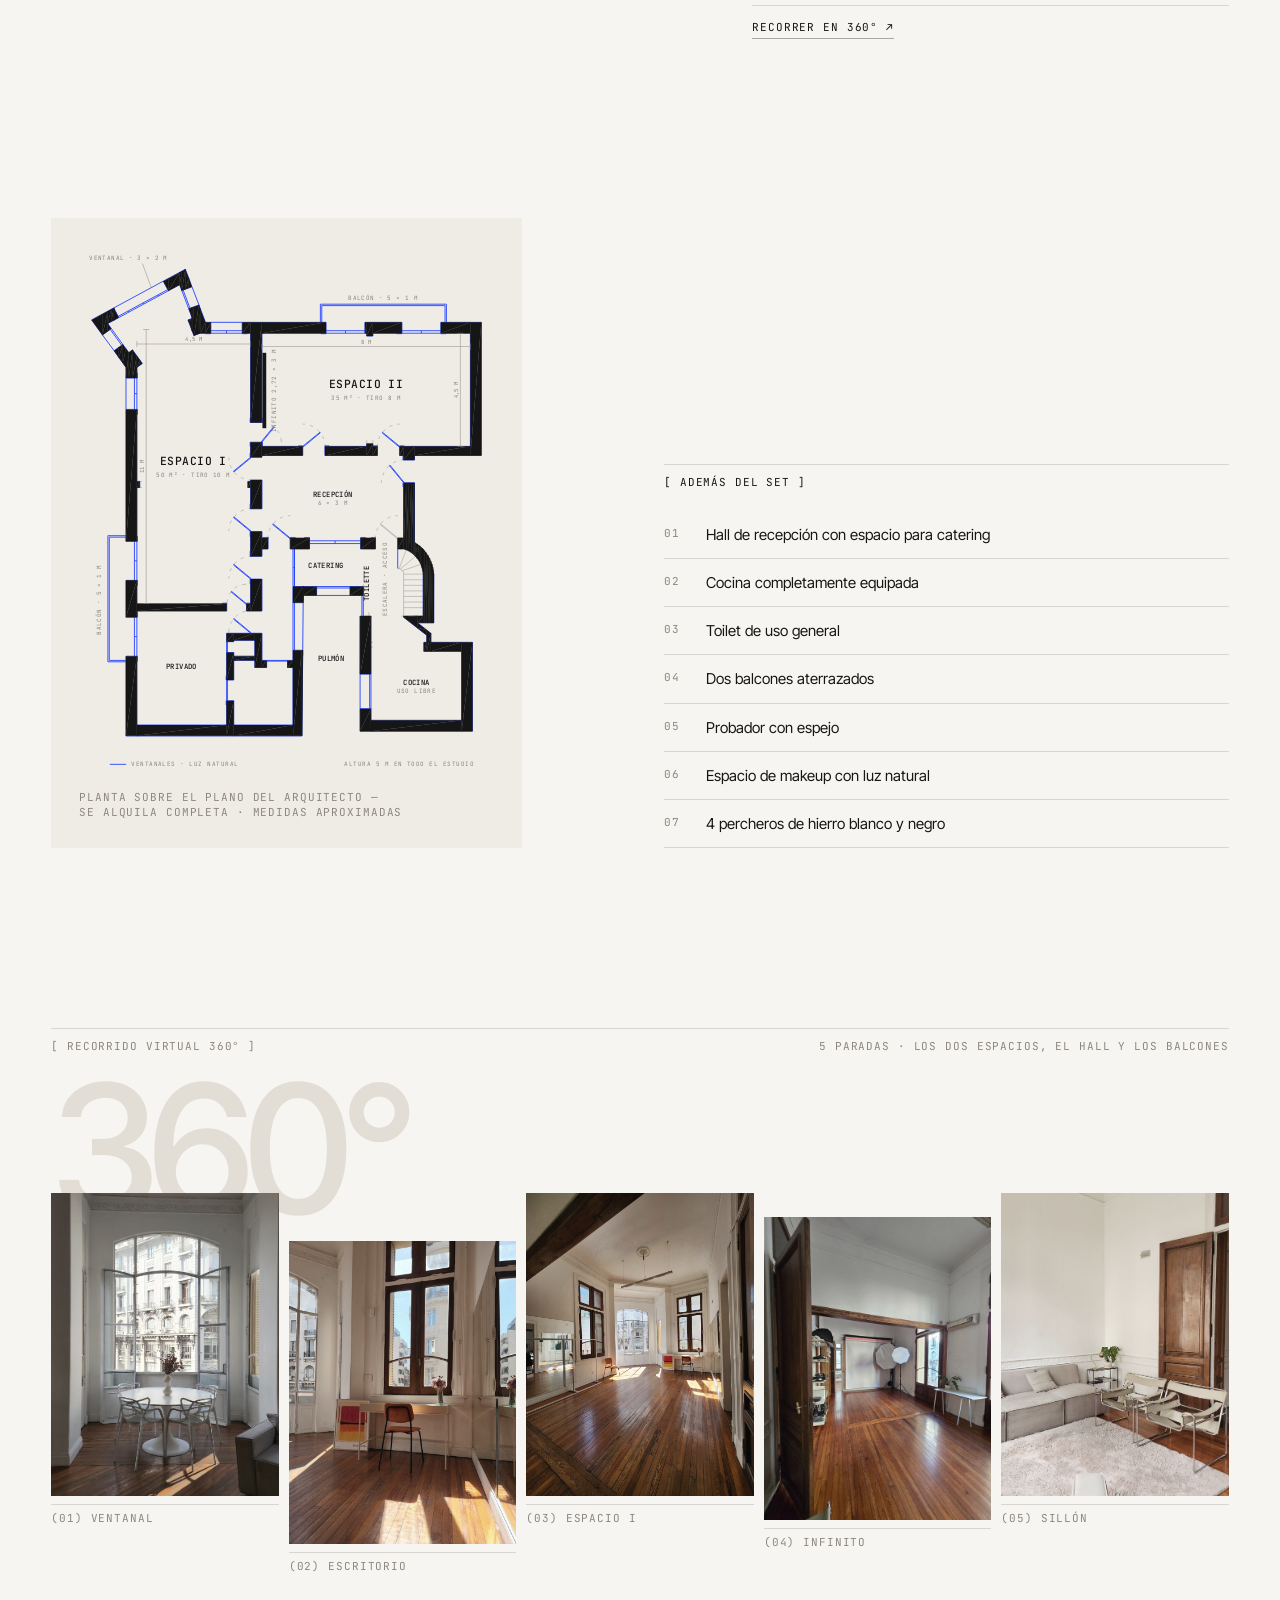
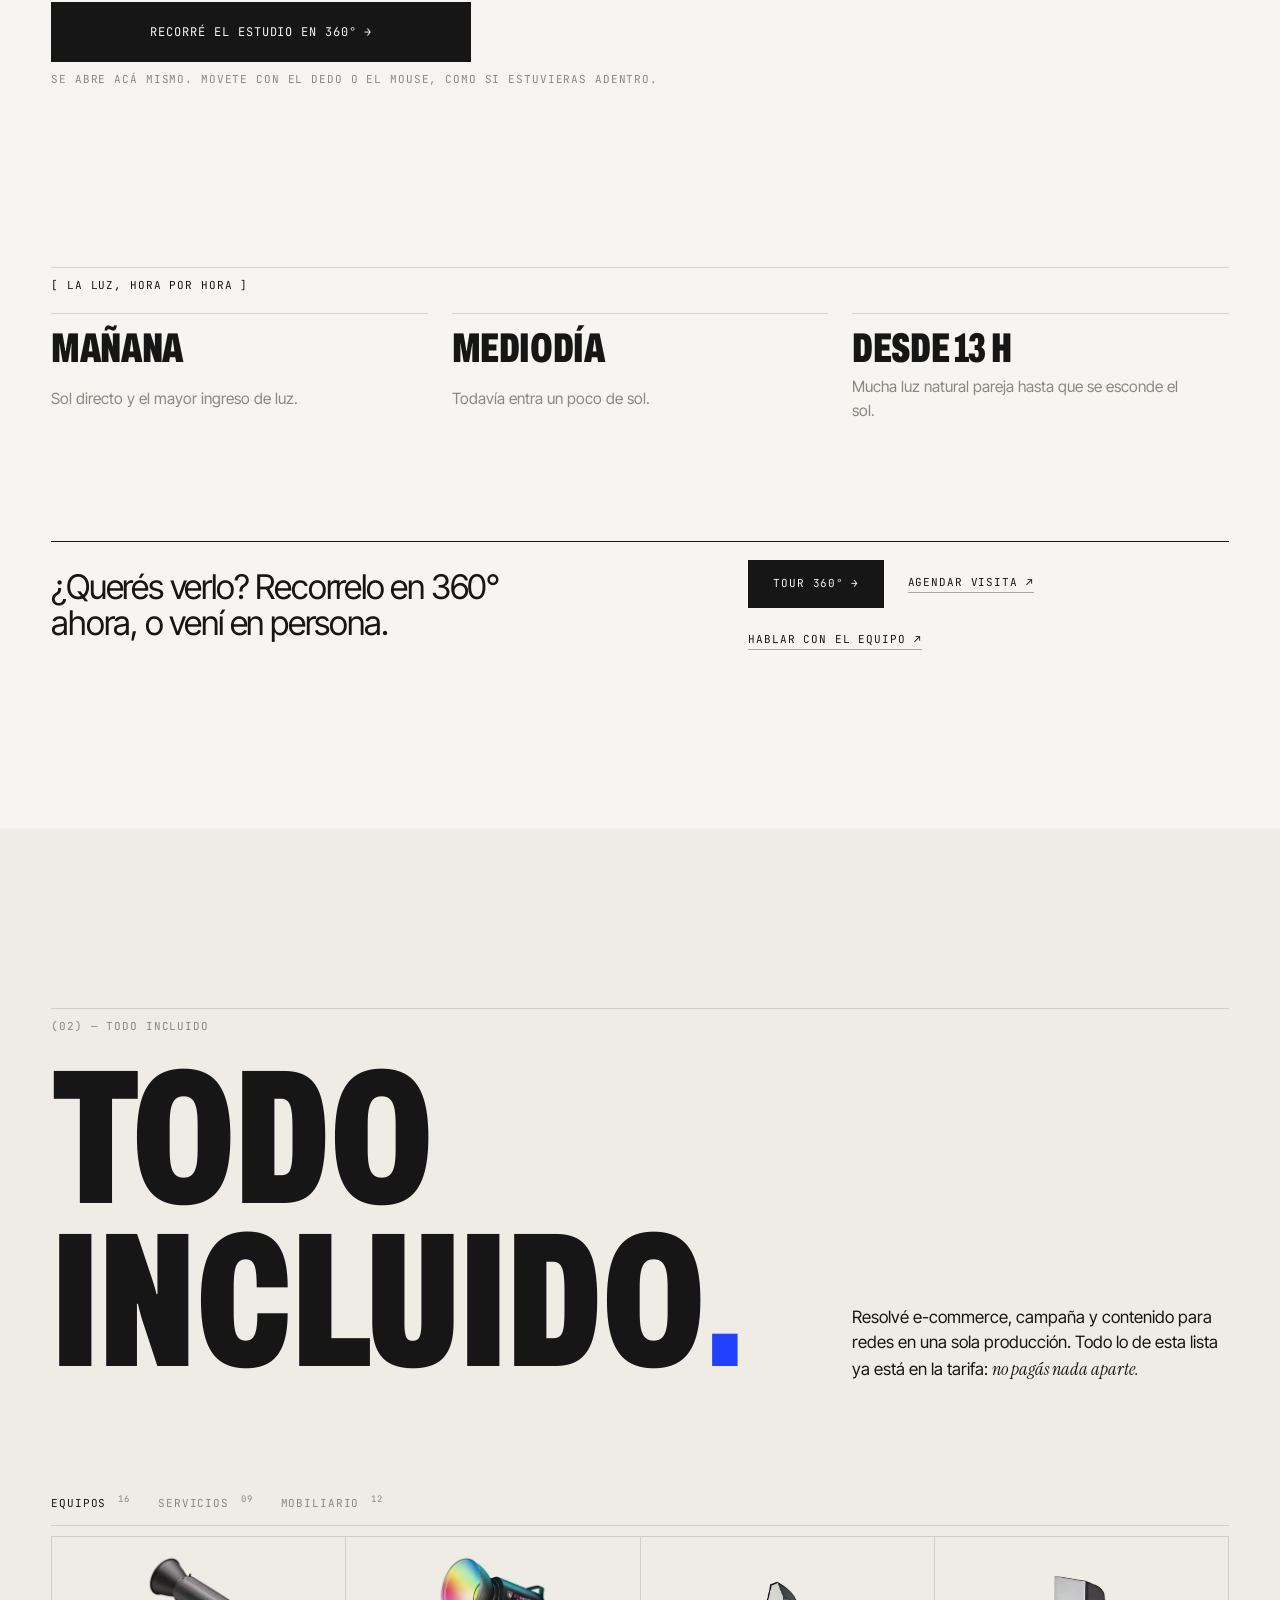
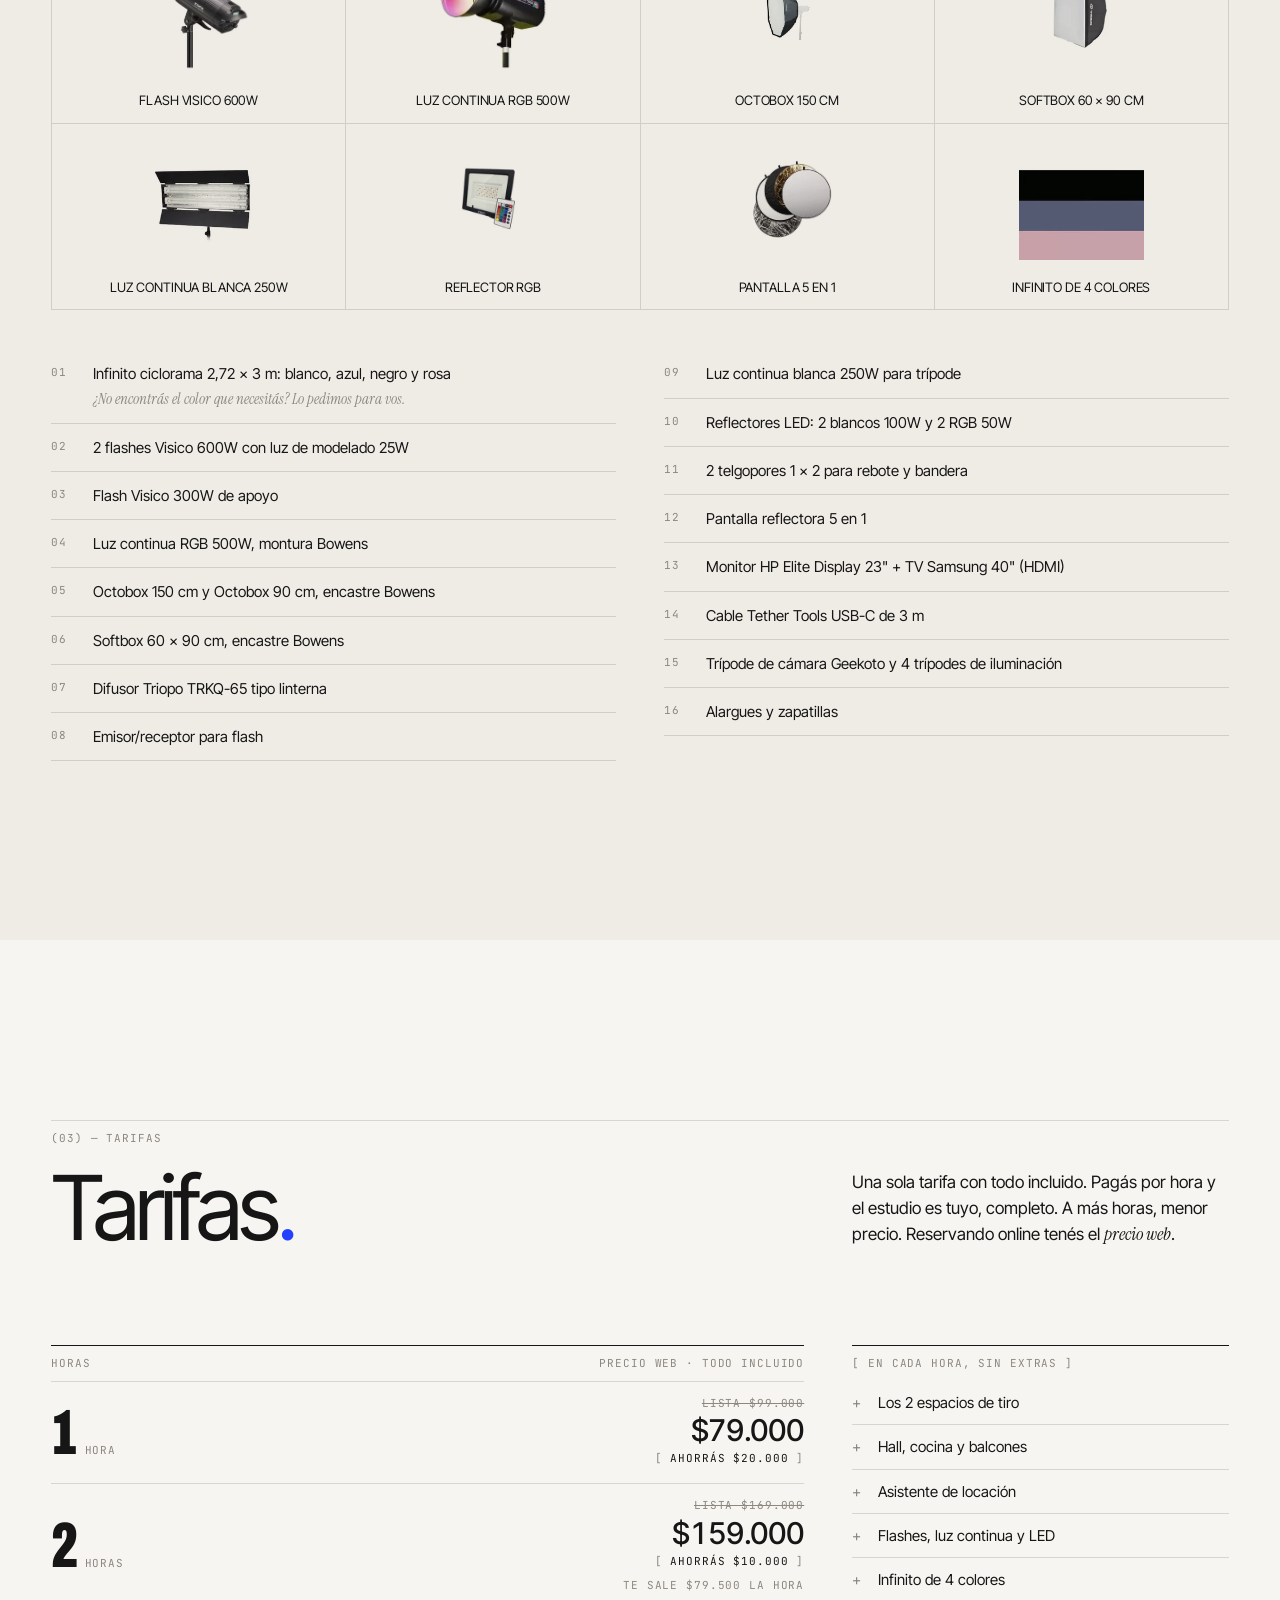
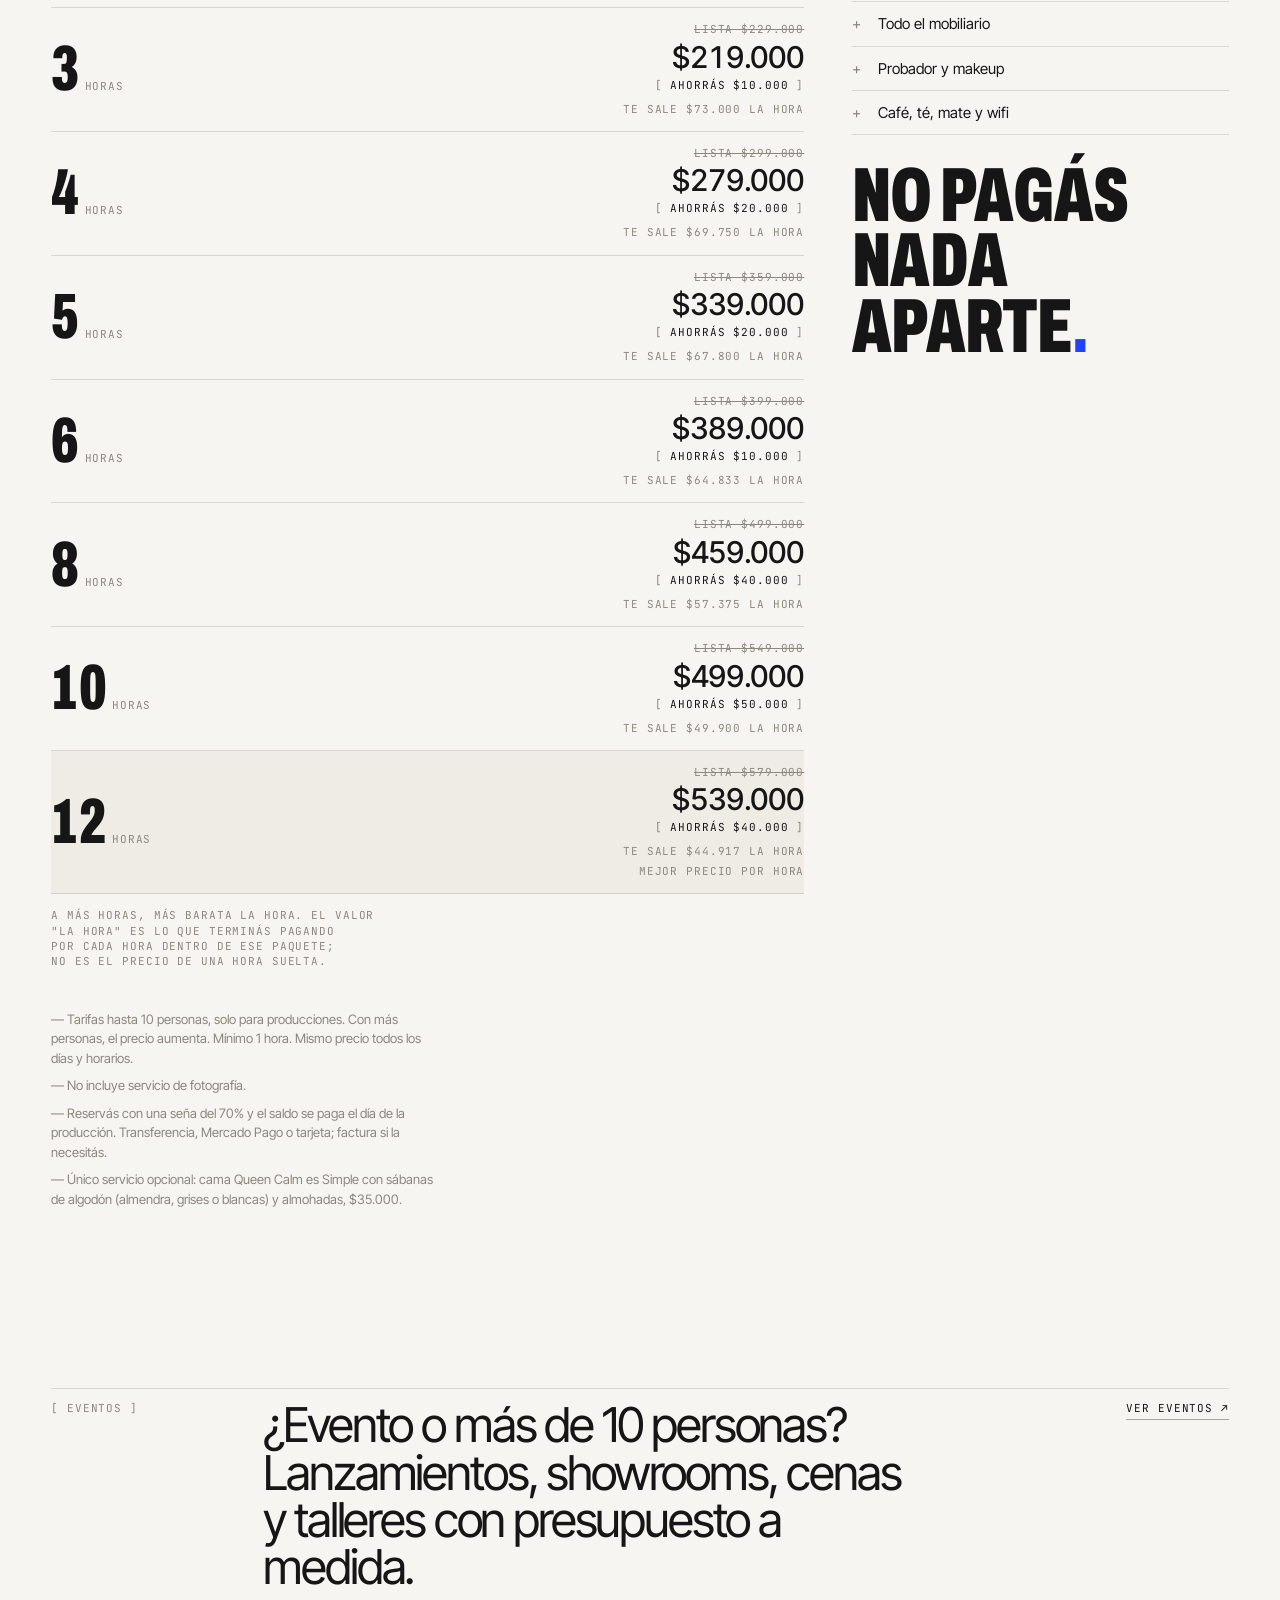
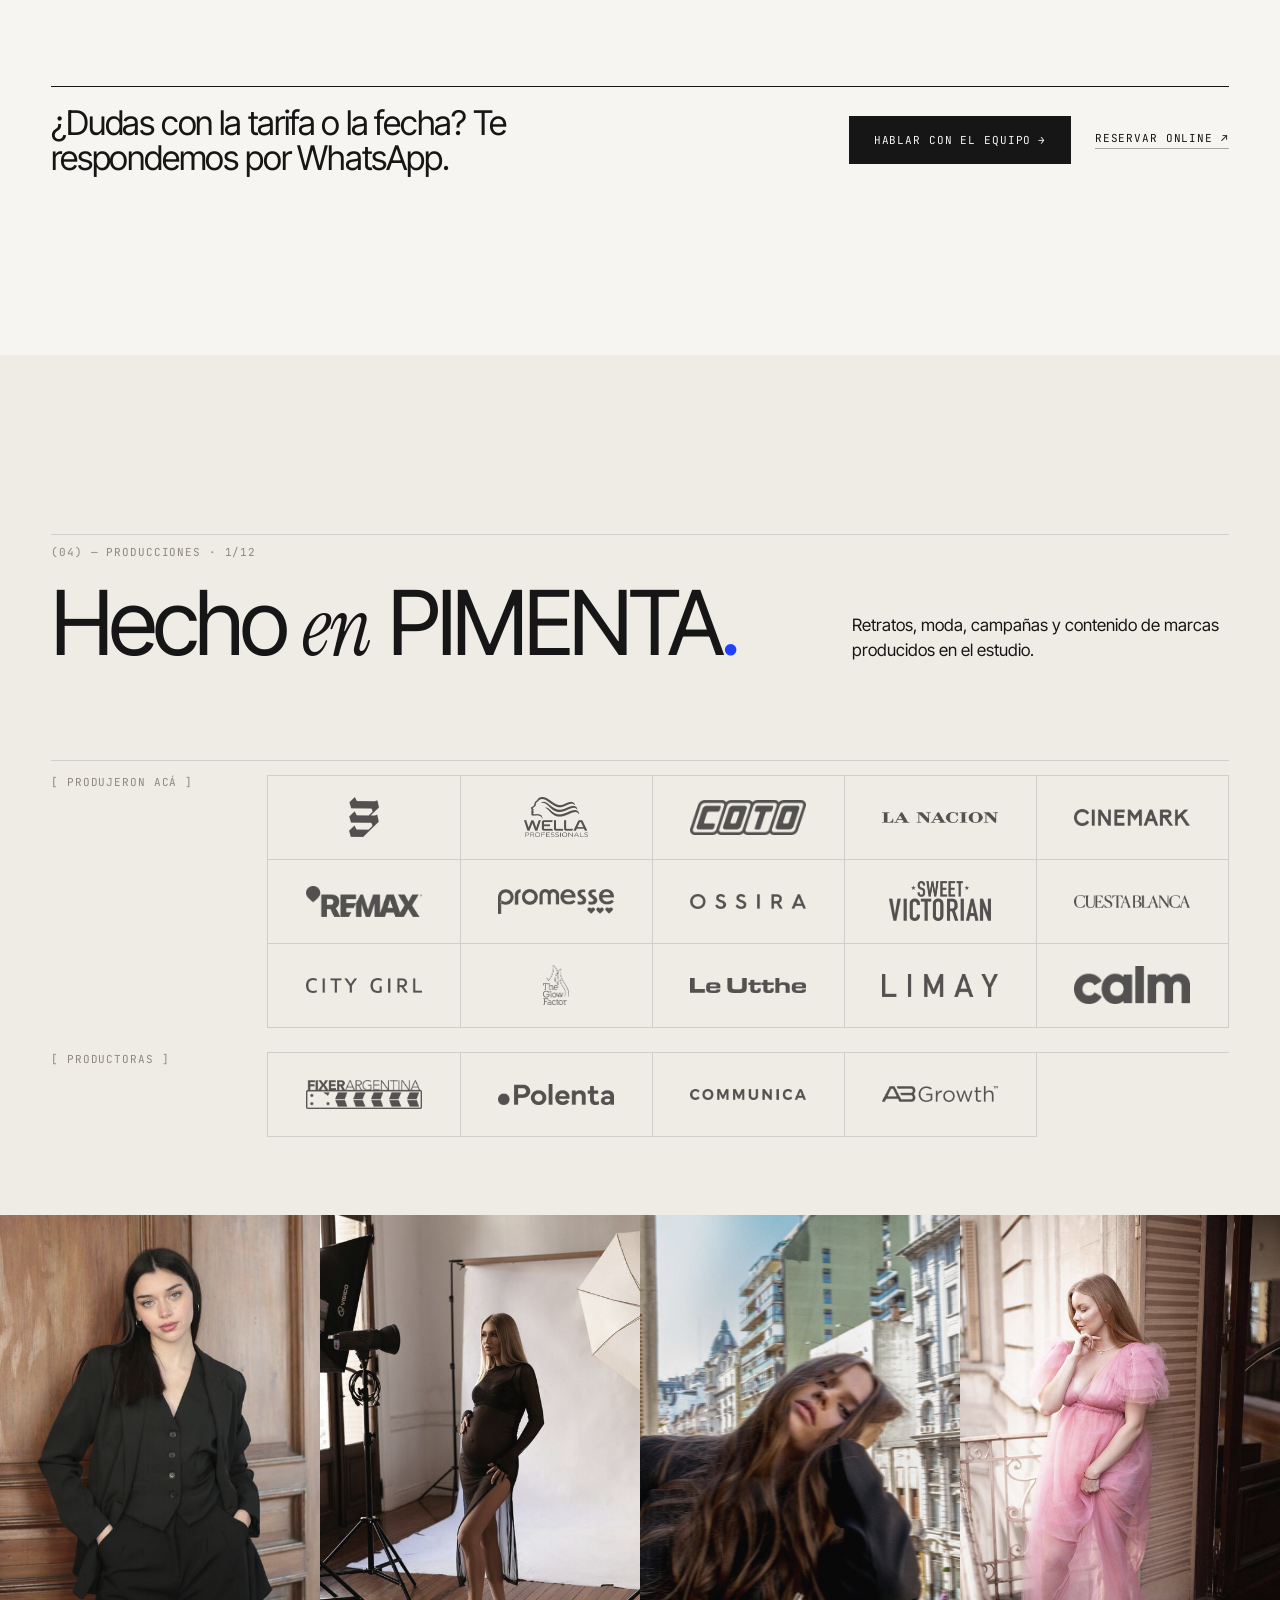
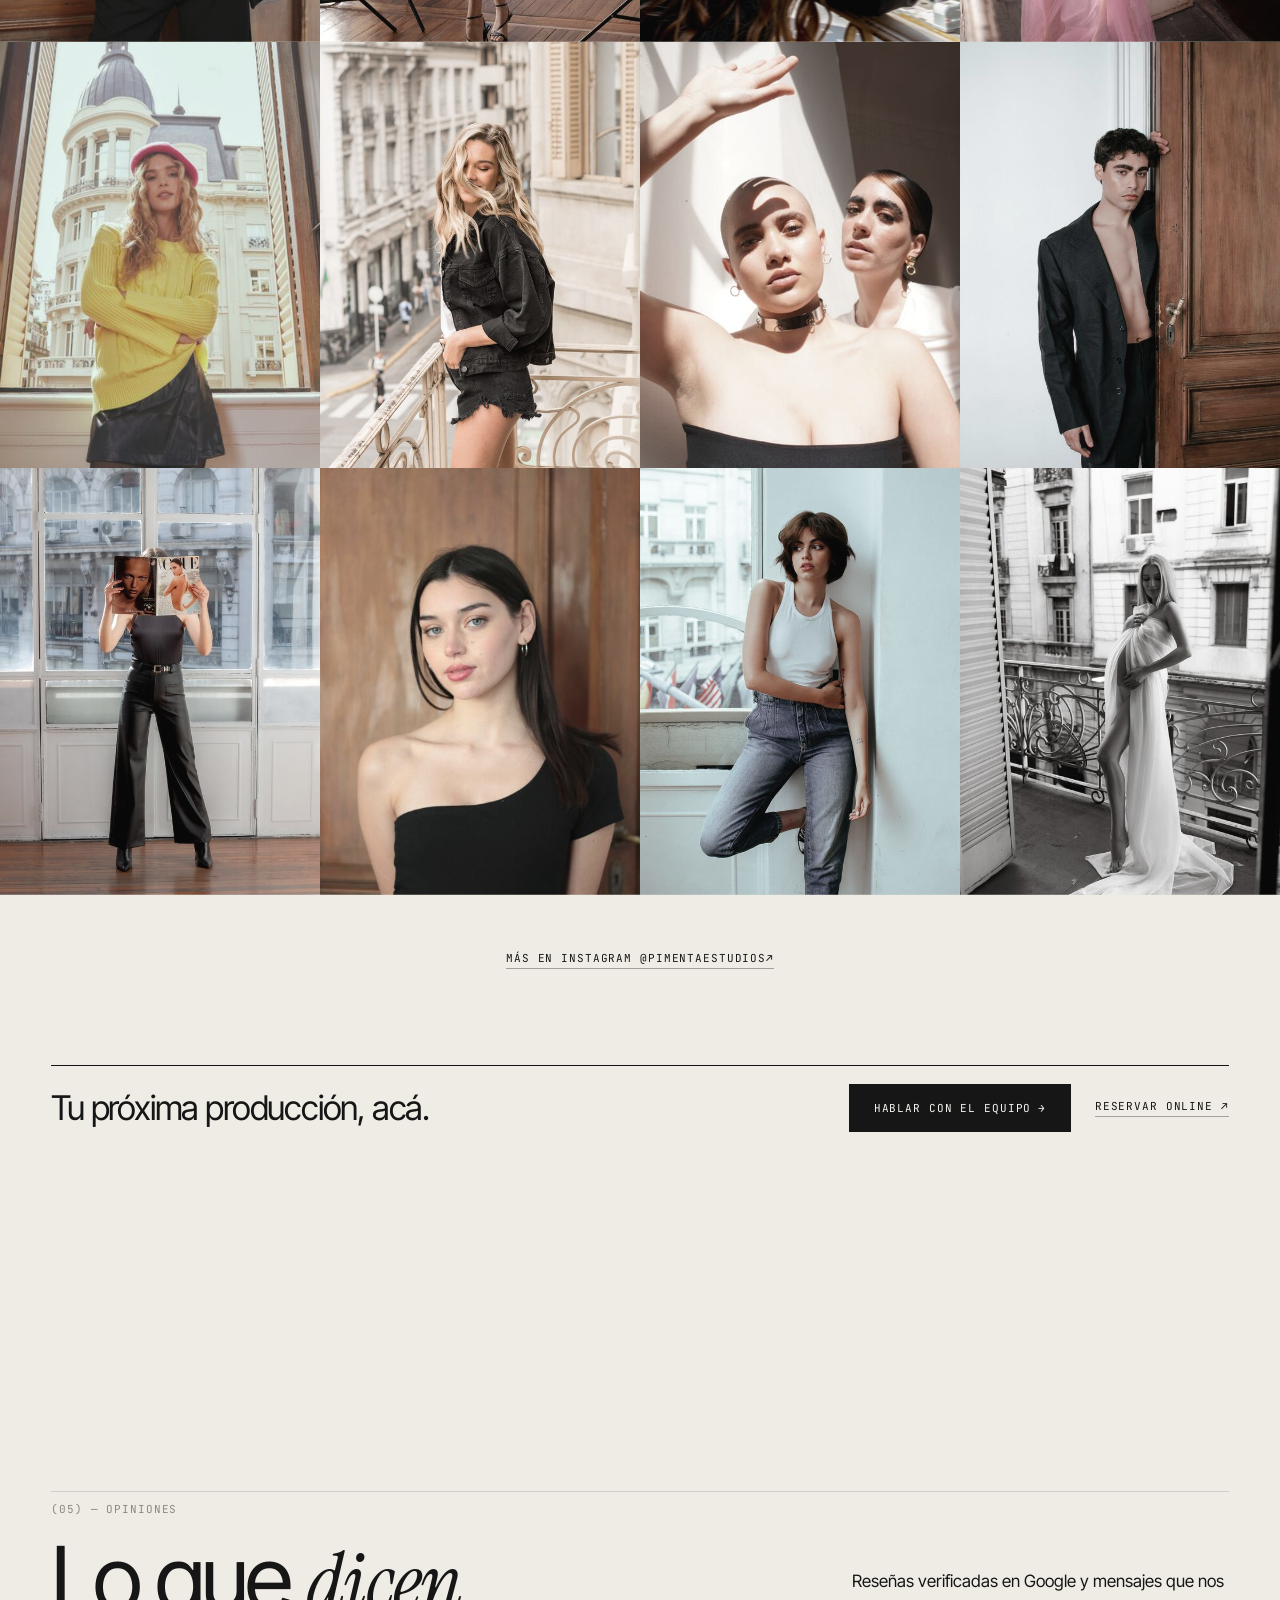
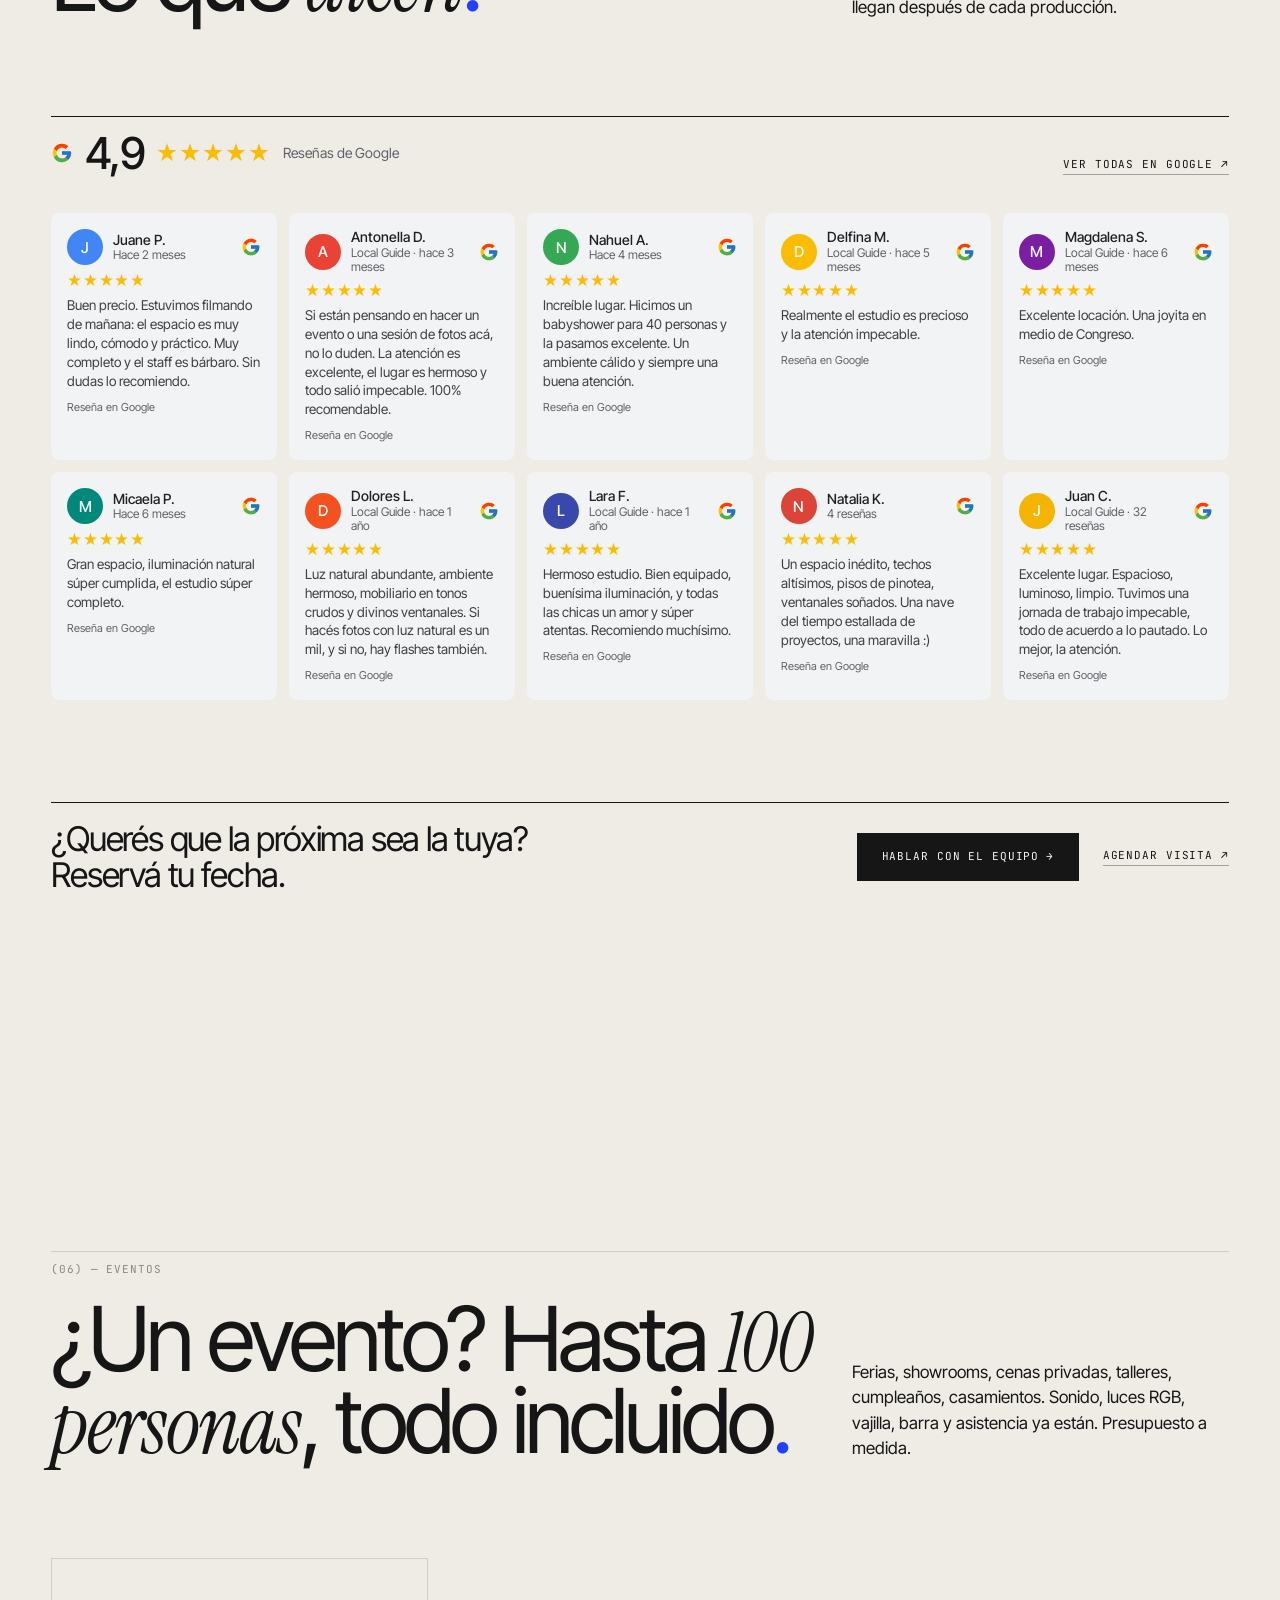
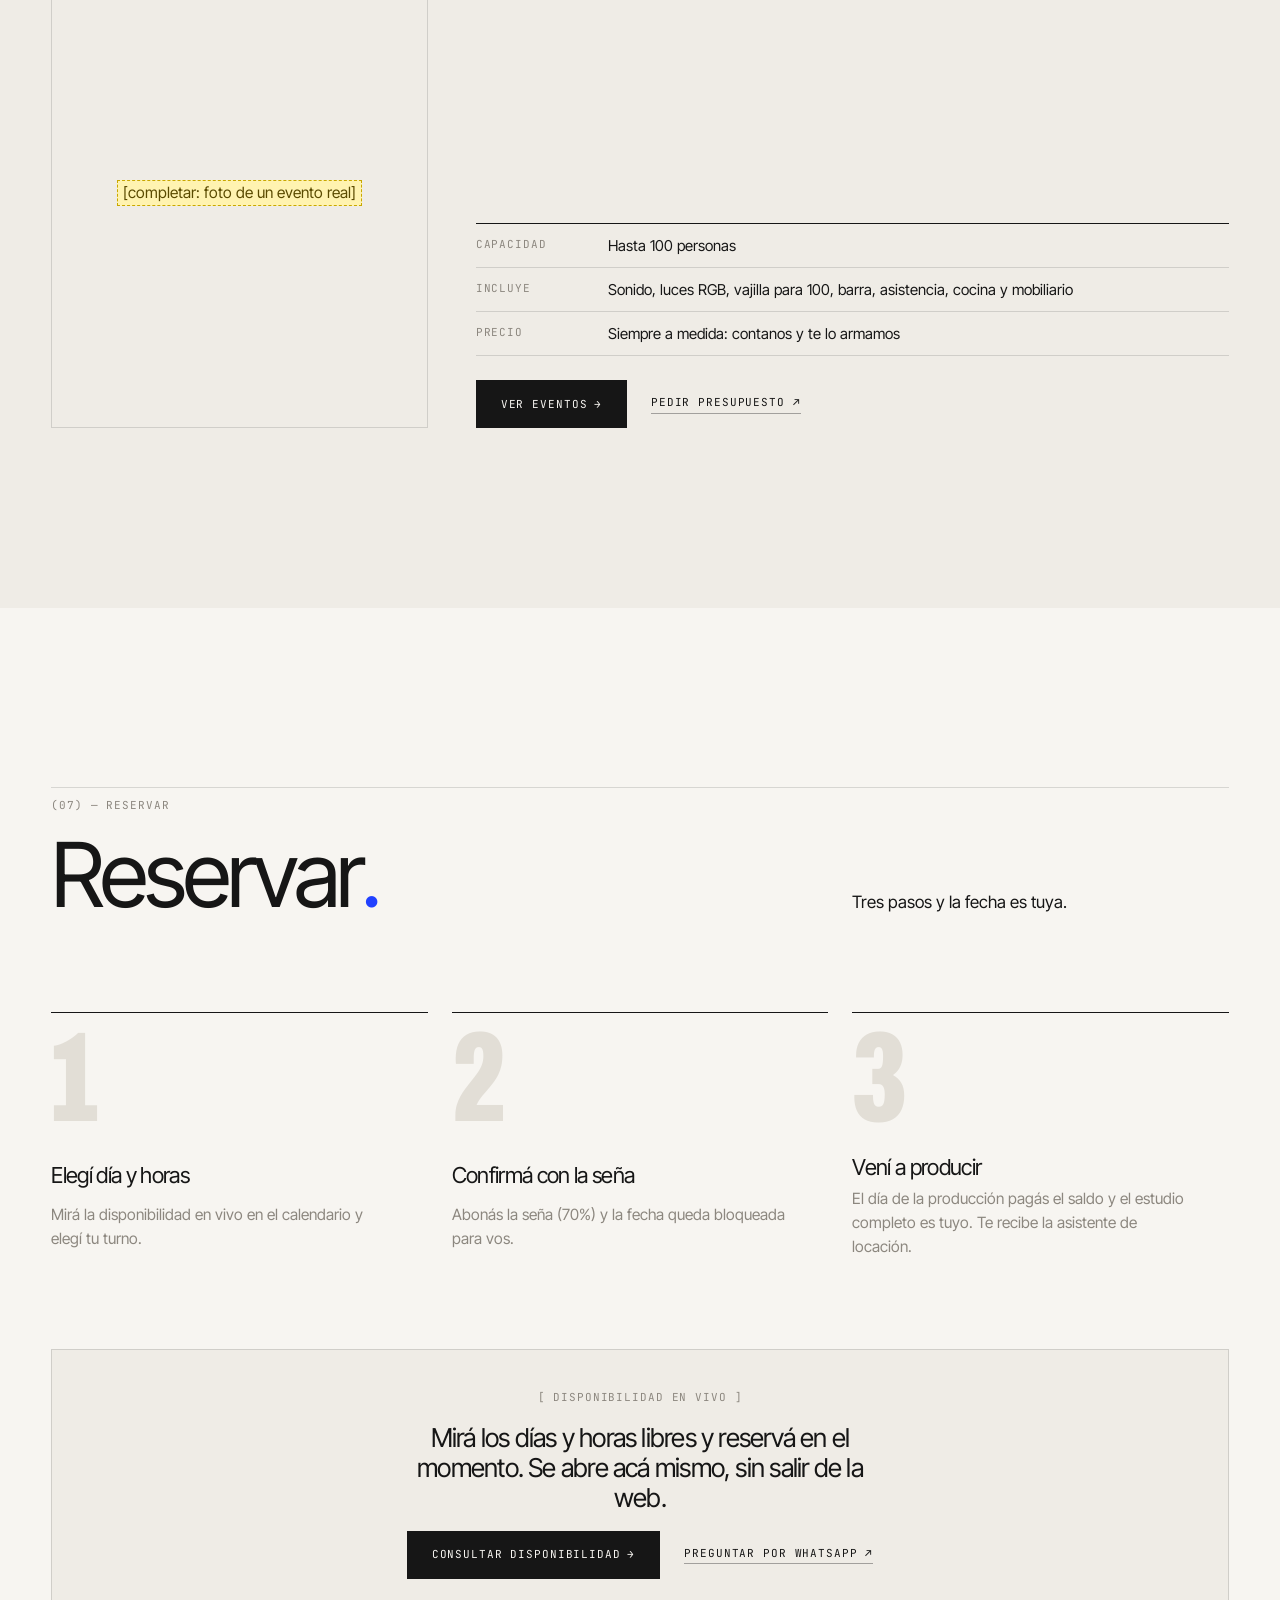
==== commit 1a2eda34: "Todo incluido: tira de destacados con foto en Equipos y Mobiliario (se agrandan al tocar) Co-Authore" ====
--- a/index.html
+++ b/index.html
@@ -310,6 +310,16 @@
   </div>
 
   <div class="panel" role="tabpanel" id="tab-equipos" aria-labelledby="b-equipos">
+      <ul class="destacados" aria-label="Destacados">
+        <li><figure><button type="button" aria-label="Ver Flash Visico 600W en grande"><img src="img/incluido/flash-600.webp" alt="Flash Visico 600W" loading="lazy"></button><figcaption>Flash Visico 600W</figcaption></figure></li>
+        <li><figure><button type="button" aria-label="Ver Luz continua RGB 500W en grande"><img src="img/incluido/luz-rgb.webp" alt="Luz continua RGB 500W" loading="lazy"></button><figcaption>Luz continua RGB 500W</figcaption></figure></li>
+        <li><figure><button type="button" aria-label="Ver Octobox 150 cm en grande"><img src="img/incluido/octobox-150.webp" alt="Octobox 150 cm" loading="lazy"></button><figcaption>Octobox 150 cm</figcaption></figure></li>
+        <li><figure><button type="button" aria-label="Ver Softbox 60 × 90 cm en grande"><img src="img/incluido/softbox.webp" alt="Softbox 60 × 90 cm" loading="lazy"></button><figcaption>Softbox 60 × 90 cm</figcaption></figure></li>
+        <li><figure><button type="button" aria-label="Ver Luz continua blanca 250W en grande"><img src="img/incluido/luz-blanca.webp" alt="Luz continua blanca 250W" loading="lazy"></button><figcaption>Luz continua blanca 250W</figcaption></figure></li>
+        <li><figure><button type="button" aria-label="Ver Reflector RGB en grande"><img src="img/incluido/reflector-rgb.webp" alt="Reflector RGB" loading="lazy"></button><figcaption>Reflector RGB</figcaption></figure></li>
+        <li><figure><button type="button" aria-label="Ver Pantalla 5 en 1 en grande"><img src="img/incluido/pantalla.webp" alt="Pantalla 5 en 1" loading="lazy"></button><figcaption>Pantalla 5 en 1</figcaption></figure></li>
+        <li><figure><button type="button" aria-label="Ver Infinito de 4 colores en grande"><img src="img/incluido/infinito.webp" alt="Infinito de 4 colores" loading="lazy"></button><figcaption>Infinito de 4 colores</figcaption></figure></li>
+      </ul>
     <ol class="lista lista-col">
       <li>Infinito ciclorama 2,72 × 3 m: blanco, azul, negro y rosa <span class="nota-mini">¿No encontrás el color que necesitás? Lo pedimos para vos.</span></li>
       <li>2 flashes Visico 600W con luz de modelado 25W</li>
@@ -345,6 +355,18 @@
     </ol>
   </div>
   <div class="panel" role="tabpanel" id="tab-muebles" aria-labelledby="b-muebles" hidden>
+      <ul class="destacados" aria-label="Destacados">
+        <li><figure><button type="button" aria-label="Ver Sillas Wassily Breuer en grande"><img src="img/incluido/wassily.webp" alt="Sillas Wassily Breuer" loading="lazy"></button><figcaption>Sillas Wassily Breuer</figcaption></figure></li>
+        <li><figure><button type="button" aria-label="Ver Sillón modular beige en grande"><img src="img/incluido/sillon-modular.webp" alt="Sillón modular beige" loading="lazy"></button><figcaption>Sillón modular beige</figcaption></figure></li>
+        <li><figure><button type="button" aria-label="Ver Mesa Tulip blanca 160 cm en grande"><img src="img/incluido/mesa-tulip.webp" alt="Mesa Tulip blanca 160 cm" loading="lazy"></button><figcaption>Mesa Tulip blanca 160 cm</figcaption></figure></li>
+        <li><figure><button type="button" aria-label="Ver Cama queen Calm es Simple en grande"><img src="img/incluido/cama.webp" alt="Cama queen Calm es Simple" loading="lazy"></button><figcaption>Cama queen Calm es Simple</figcaption></figure></li>
+        <li><figure><button type="button" aria-label="Ver Sillas Master Eames en grande"><img src="img/incluido/sillas-master.webp" alt="Sillas Master Eames" loading="lazy"></button><figcaption>Sillas Master Eames</figcaption></figure></li>
+        <li><figure><button type="button" aria-label="Ver Escritorio beige en grande"><img src="img/incluido/escritorio.webp" alt="Escritorio beige" loading="lazy"></button><figcaption>Escritorio beige</figcaption></figure></li>
+        <li><figure><button type="button" aria-label="Ver Estantería blanca y dorada en grande"><img src="img/incluido/estanteria.webp" alt="Estantería blanca y dorada" loading="lazy"></button><figcaption>Estantería blanca y dorada</figcaption></figure></li>
+        <li><figure><button type="button" aria-label="Ver Silla terracota en grande"><img src="img/incluido/silla-terracota.webp" alt="Silla terracota" loading="lazy"></button><figcaption>Silla terracota</figcaption></figure></li>
+        <li><figure><button type="button" aria-label="Ver Alfombra beige de pelo largo en grande"><img src="img/incluido/alfombra.webp" alt="Alfombra beige de pelo largo" loading="lazy"></button><figcaption>Alfombra beige de pelo largo</figcaption></figure></li>
+        <li><figure><button type="button" aria-label="Ver Cuadro estilo Rothko en grande"><img src="img/incluido/rothko.webp" alt="Cuadro estilo Rothko" loading="lazy"></button><figcaption>Cuadro estilo Rothko</figcaption></figure></li>
+      </ul>
     <ol class="lista lista-col">
       <li>Sillas Wassily Breuer, Bauhaus (×2)</li>
       <li>Sillón modular beige con respaldos móviles (×4)</li>
--- a/css/estilos.css
+++ b/css/estilos.css
@@ -771,3 +771,17 @@
 }
 
 .ev-teaser-vacia { display: grid; place-items: center; text-decoration: none; border: var(--hair); background: var(--niebla); }
+
+/* ---------- Todo incluido: destacados con foto en cada pestaña ---------- */
+.destacados { list-style: none; padding: 0; margin: 0 0 32px; display: grid; grid-template-columns: repeat(2, 1fr); border-top: var(--hair); border-left: var(--hair); }
+.destacados li { border-right: var(--hair); border-bottom: var(--hair); }
+.destacados figure { margin: 0; padding: 16px 12px 14px; display: grid; gap: 10px; justify-items: center; text-align: center; }
+.destacados button { display: block; width: 100%; padding: 0; border: 0; background: none; cursor: zoom-in; }
+.destacados img { width: 100%; height: 96px; object-fit: contain; mix-blend-mode: multiply; filter: saturate(.85); transition: transform .8s var(--ease), filter .8s var(--ease); }
+.destacados figure:hover img { transform: scale(1.06); filter: saturate(1); }
+.destacados figcaption { font-family: var(--f-sans); font-size: 13px; letter-spacing: -0.01em; line-height: 1.2; color: var(--tinta); }
+@media (min-width: 760px) {
+  .destacados { grid-template-columns: repeat(4, 1fr); margin-bottom: 40px; }
+  .destacados img { height: 120px; }
+  #tab-muebles .destacados { grid-template-columns: repeat(5, 1fr); }
+}
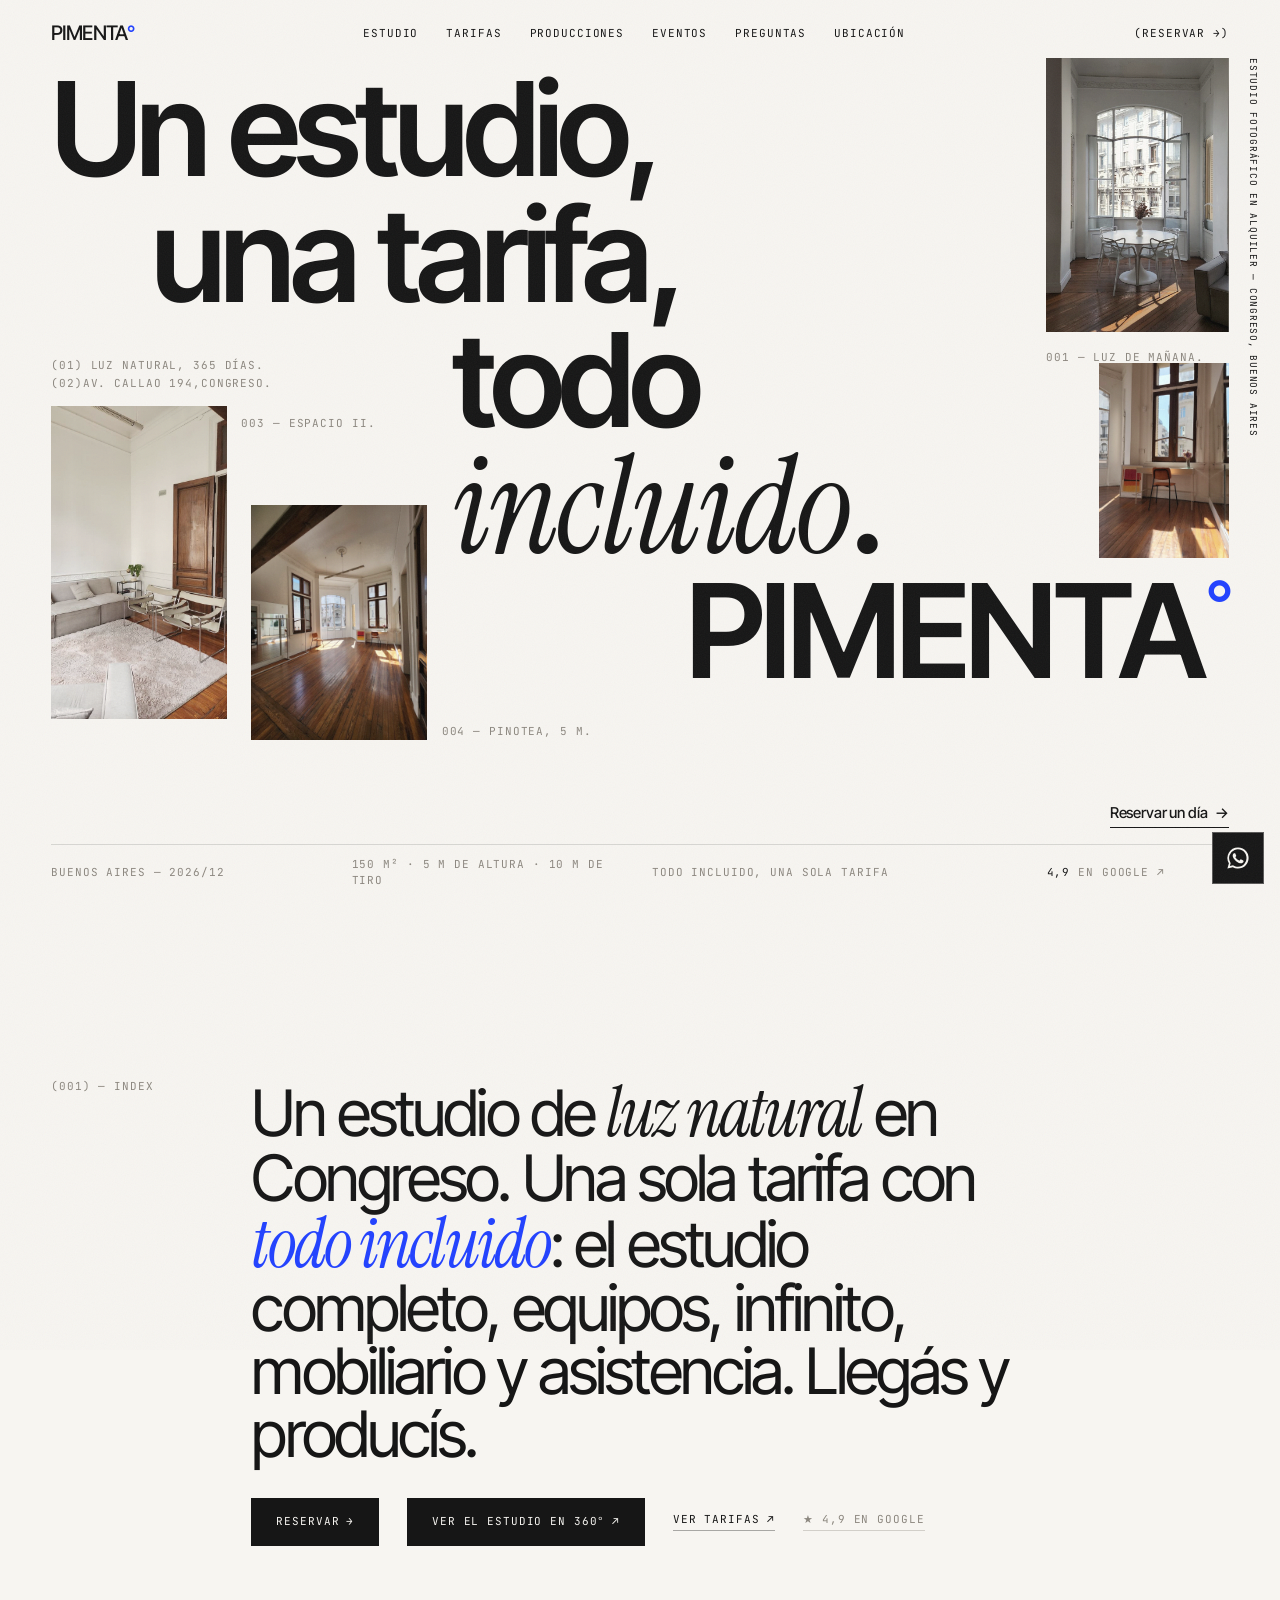
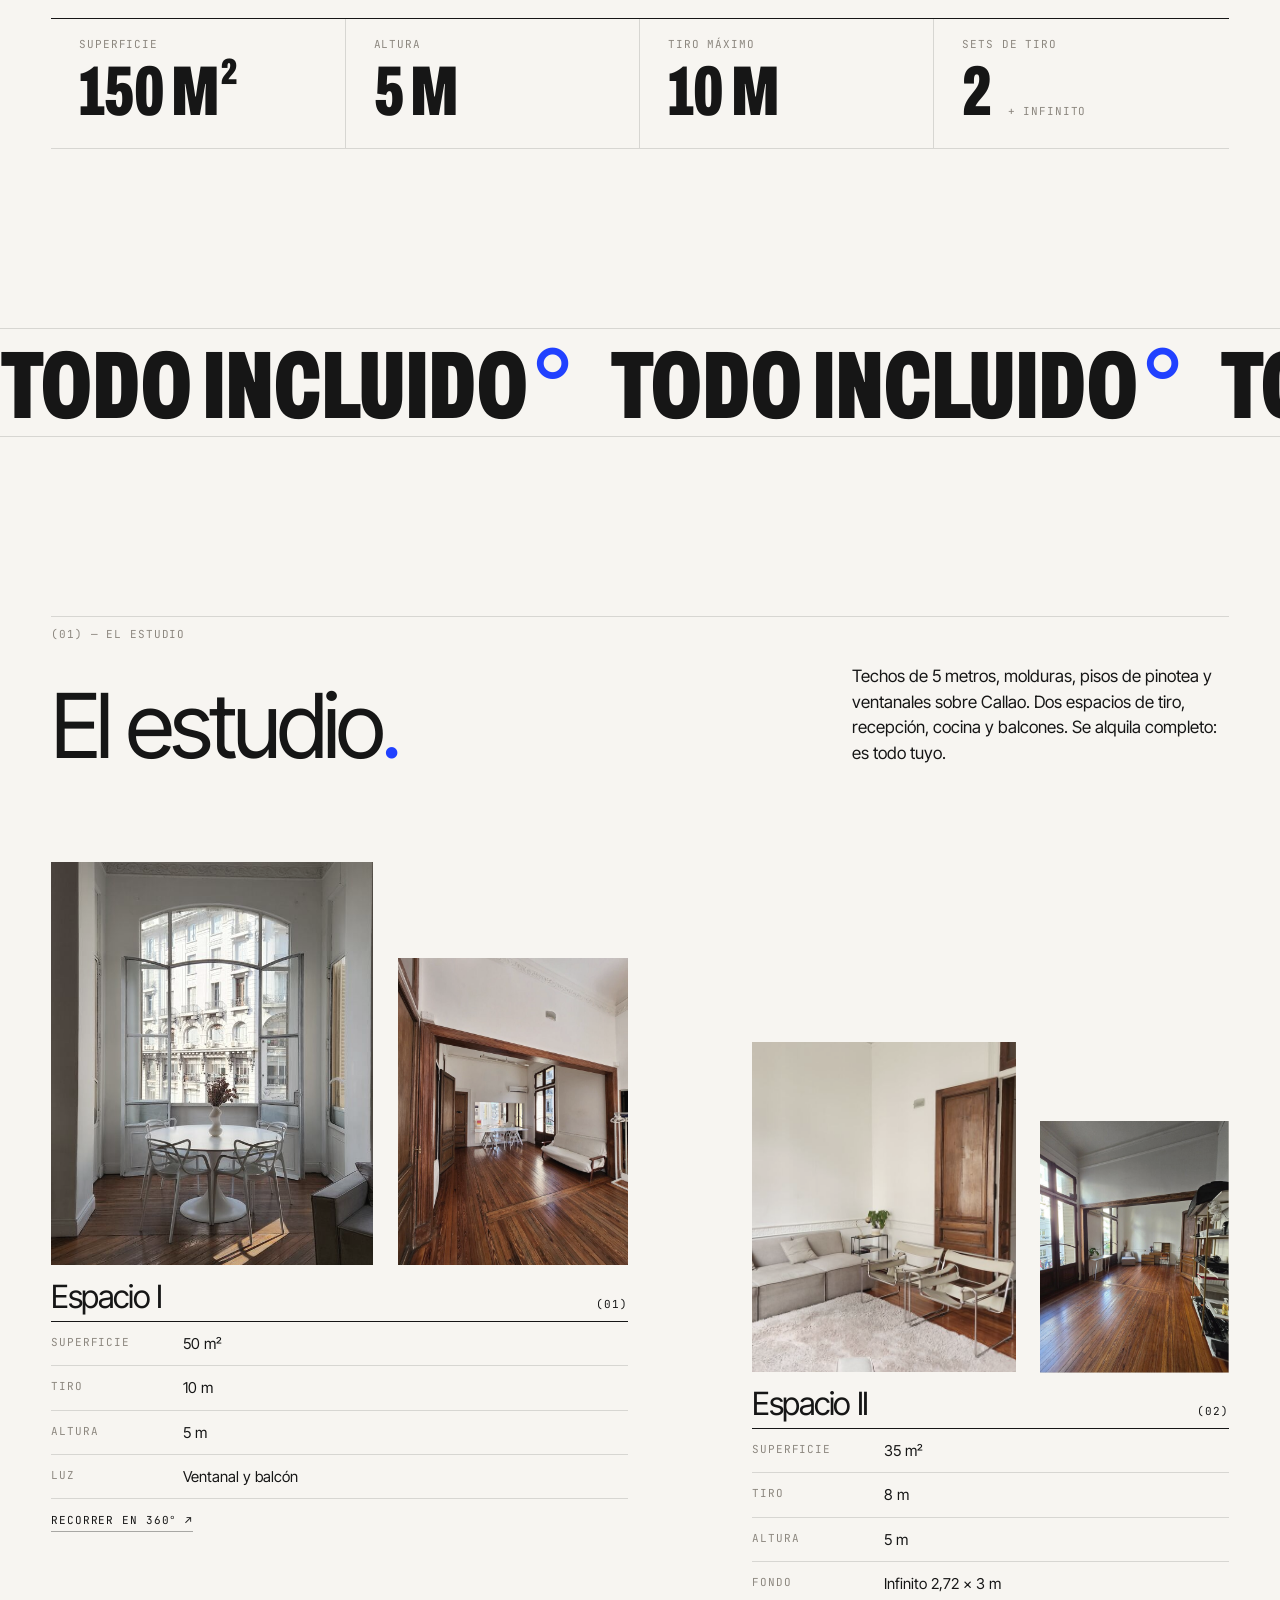
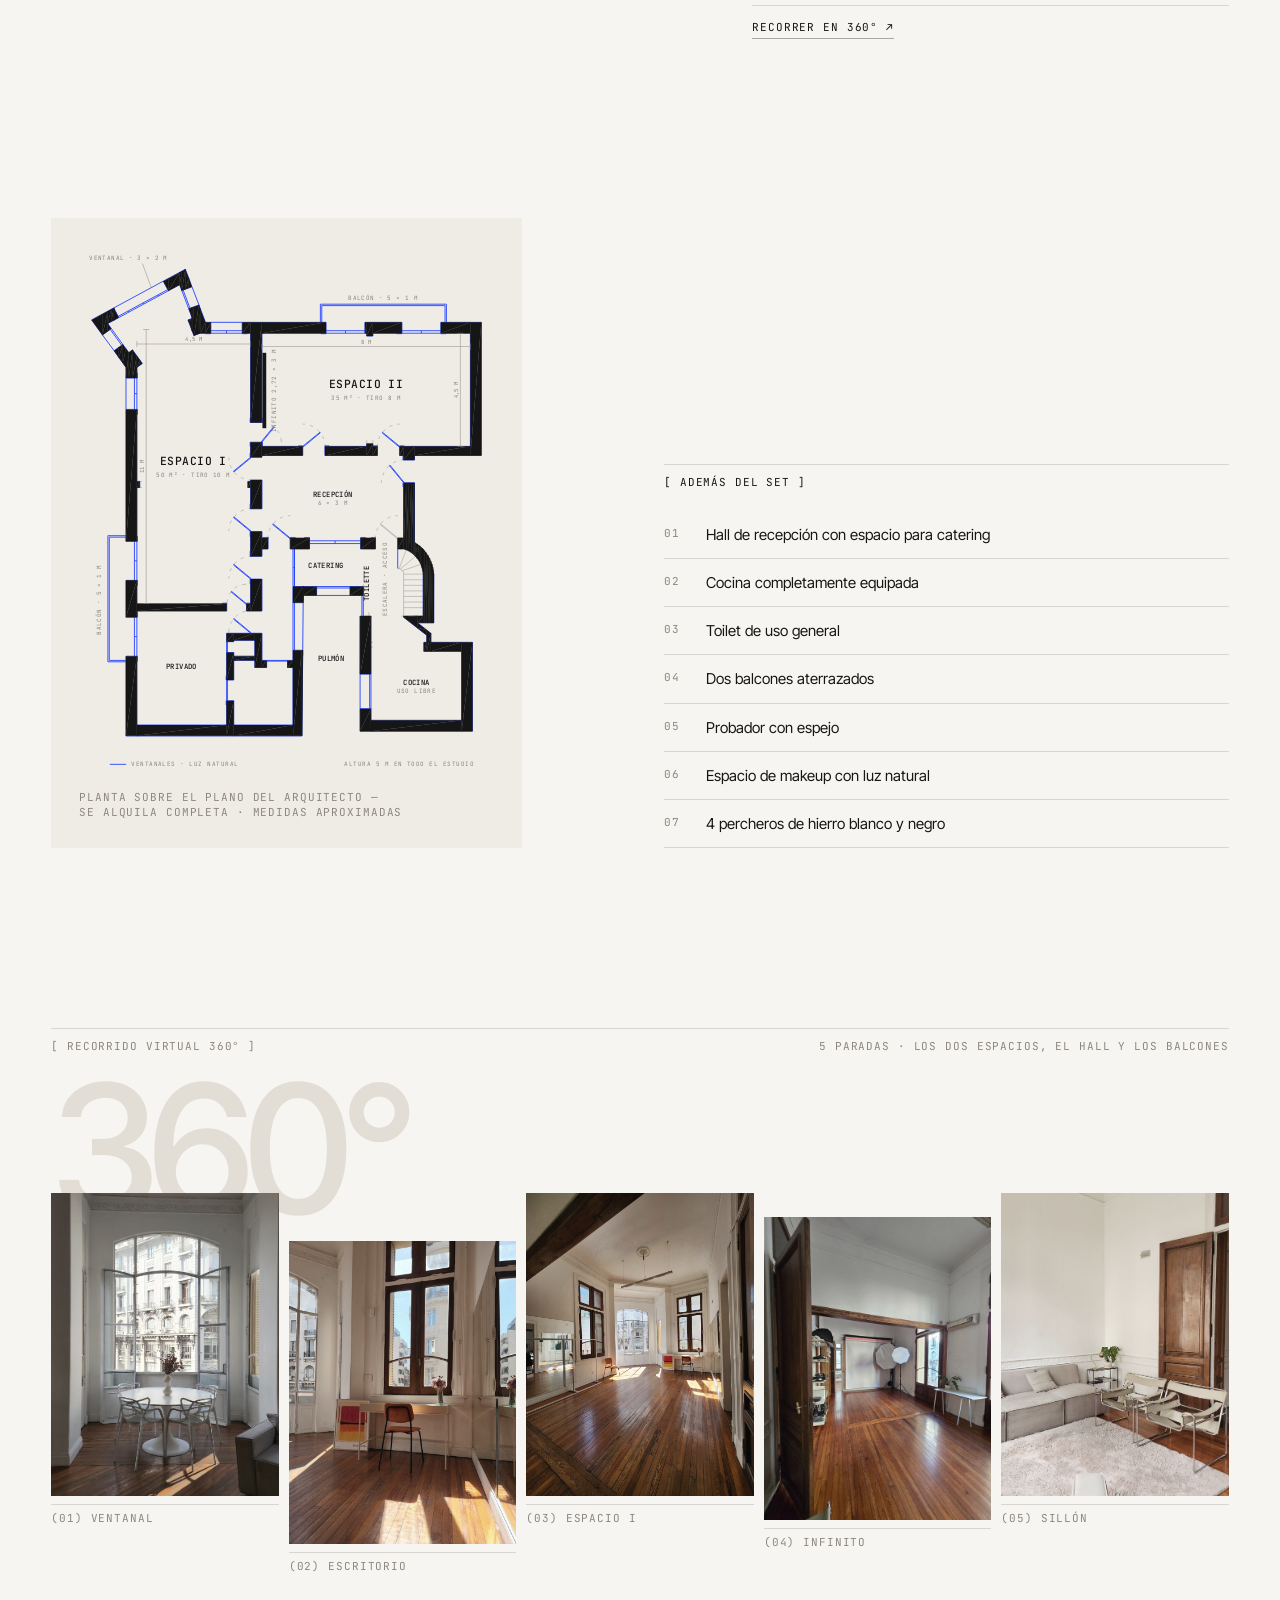
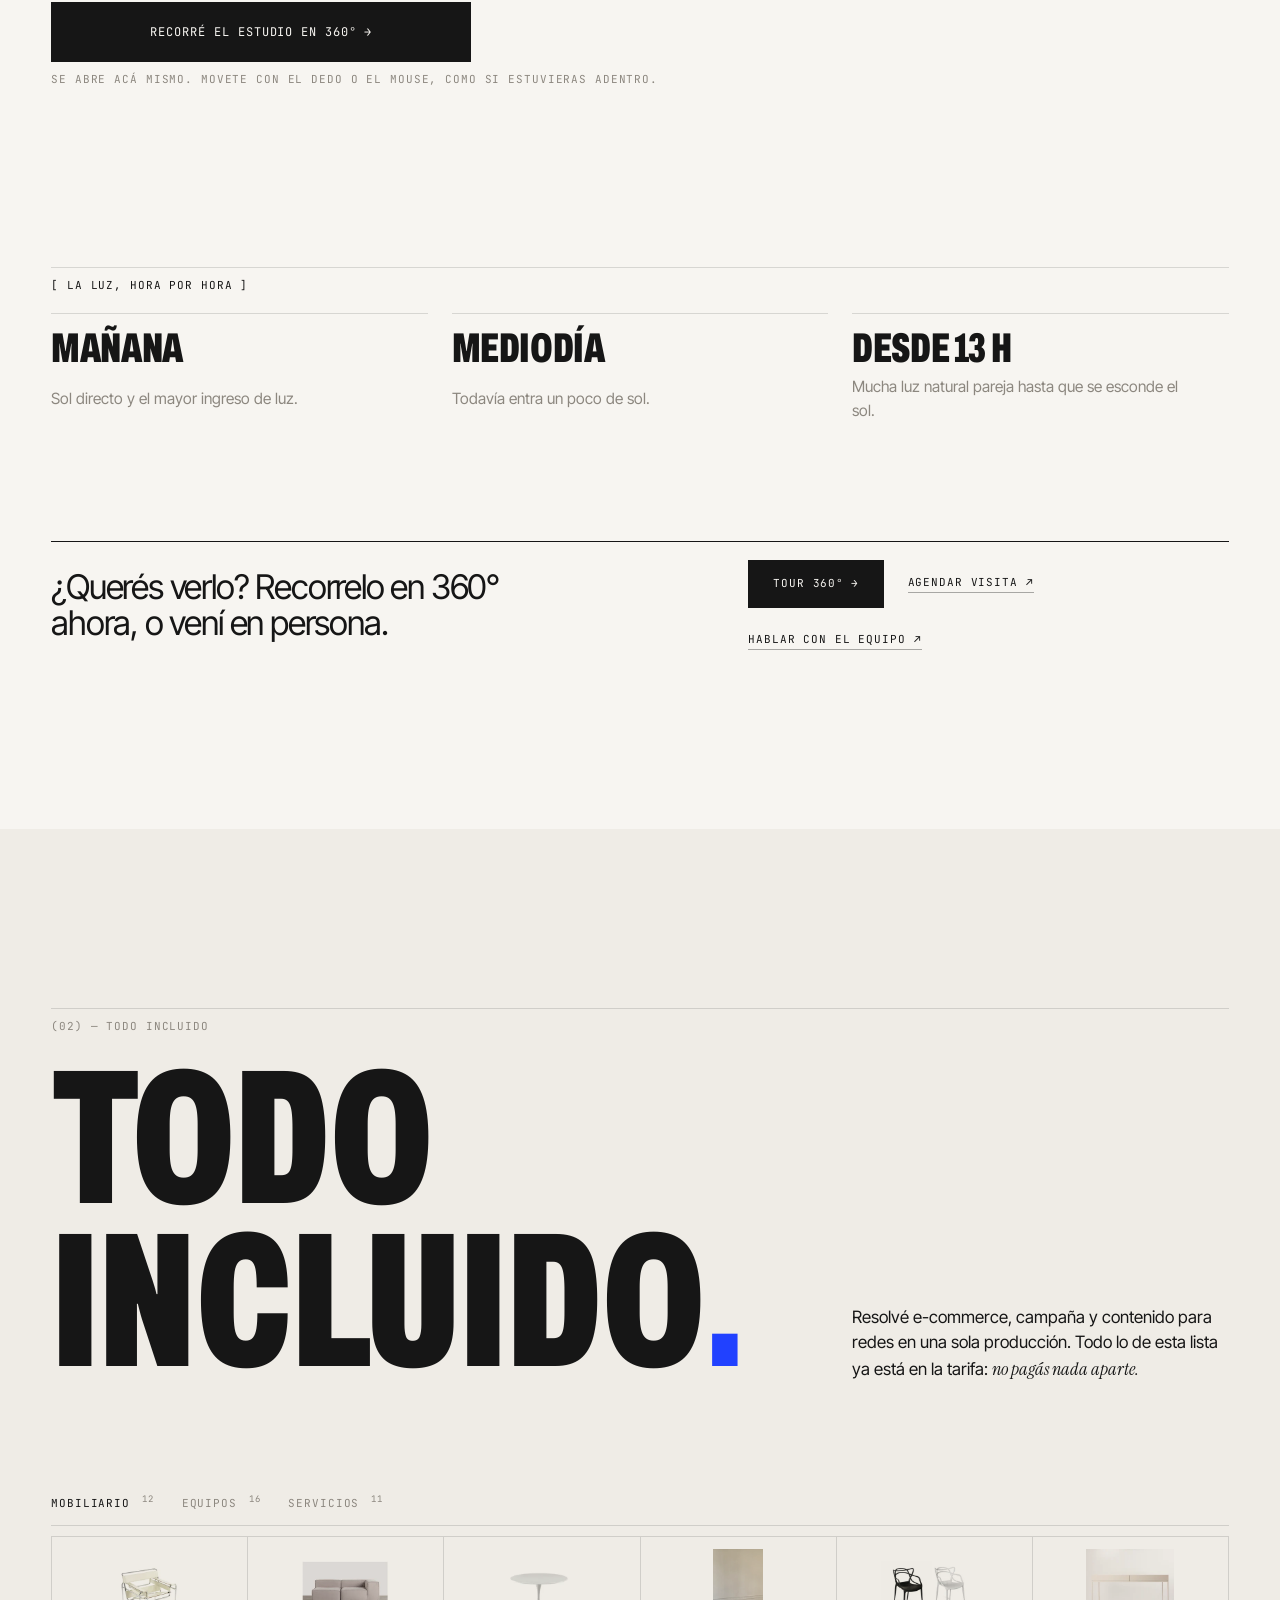
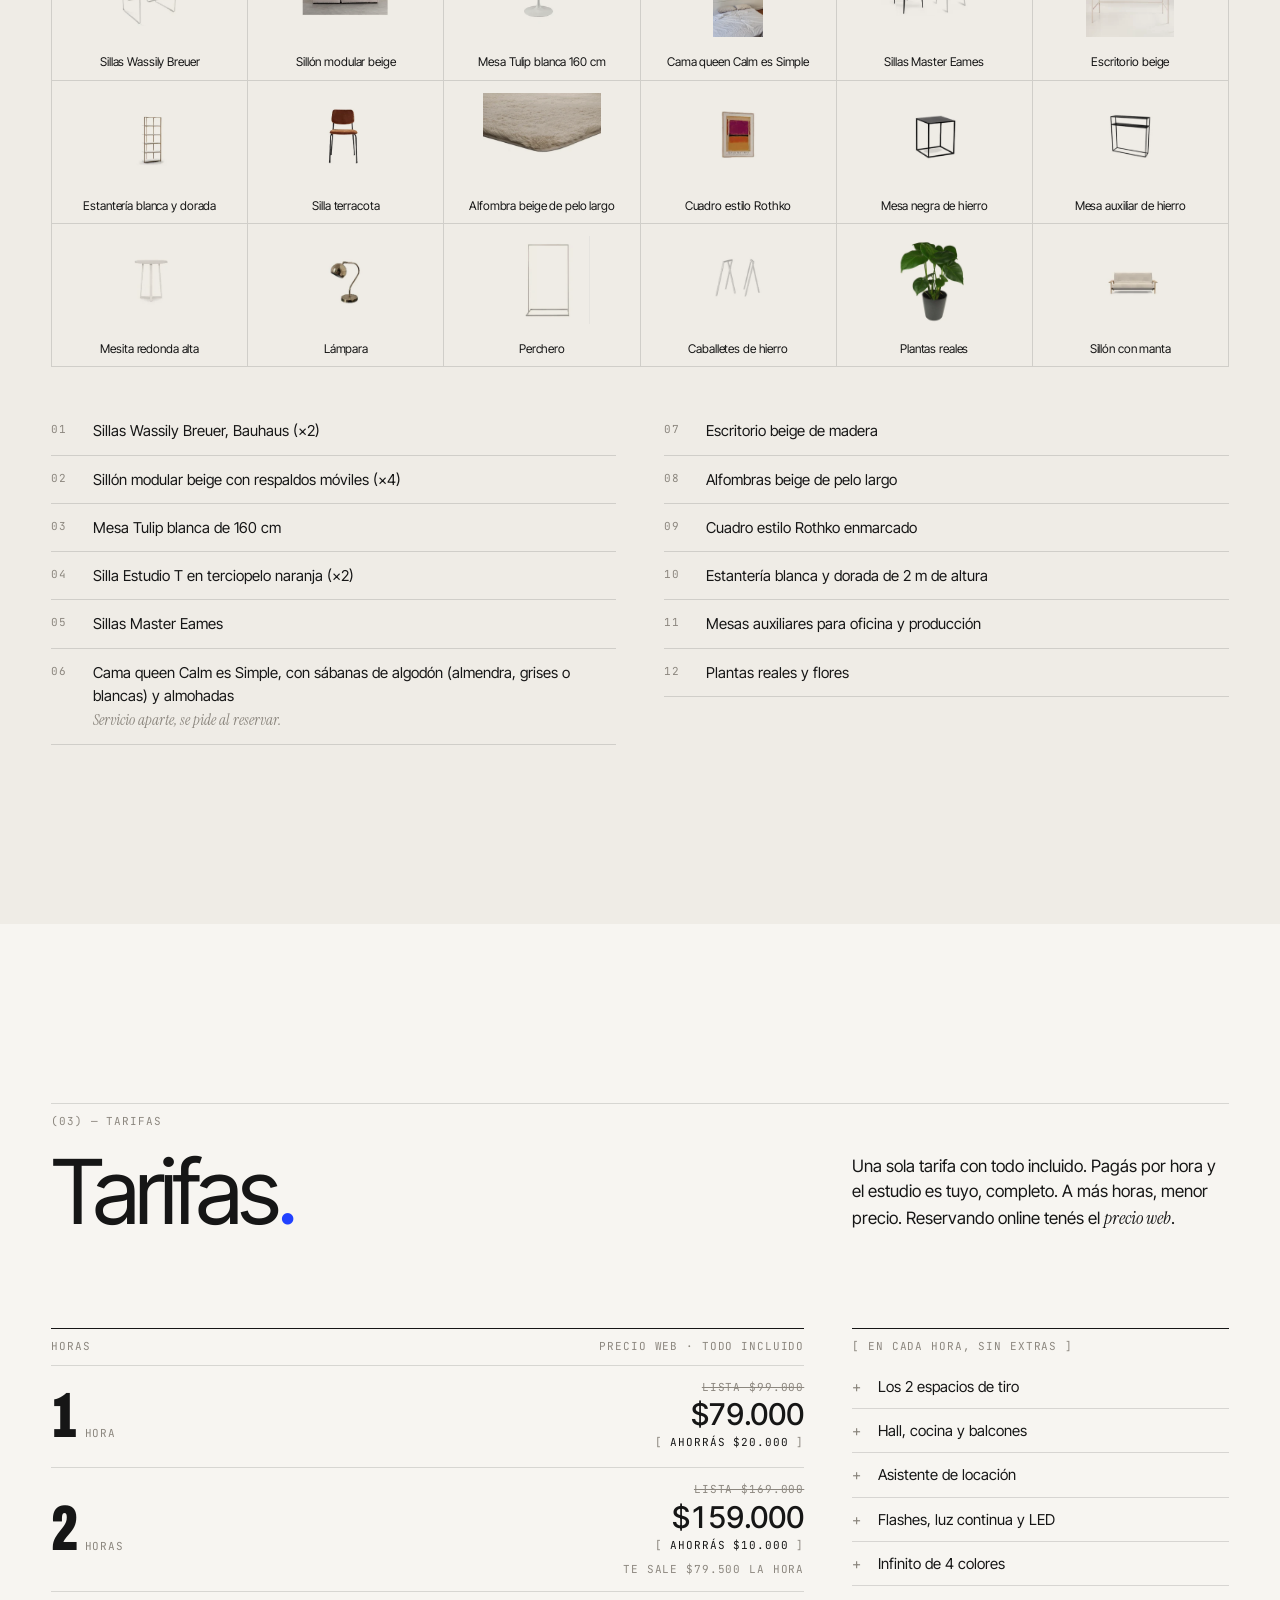
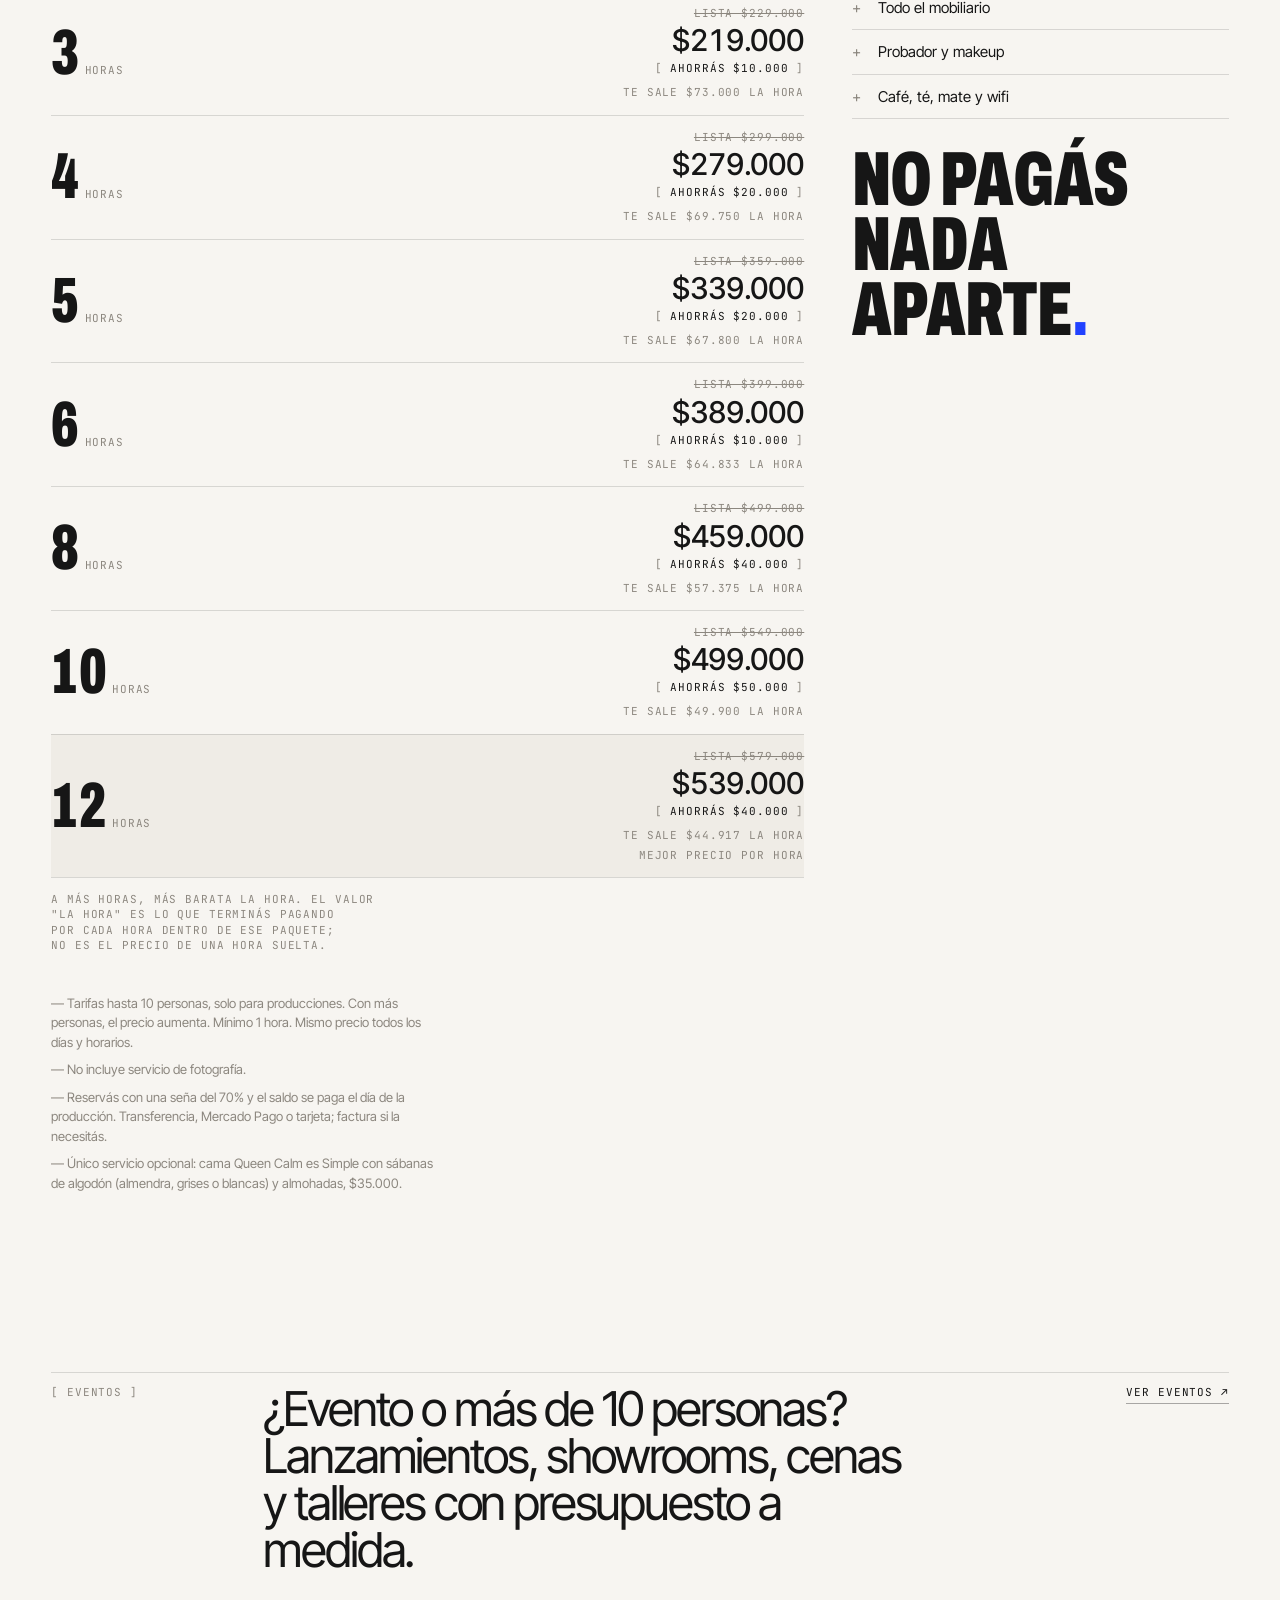
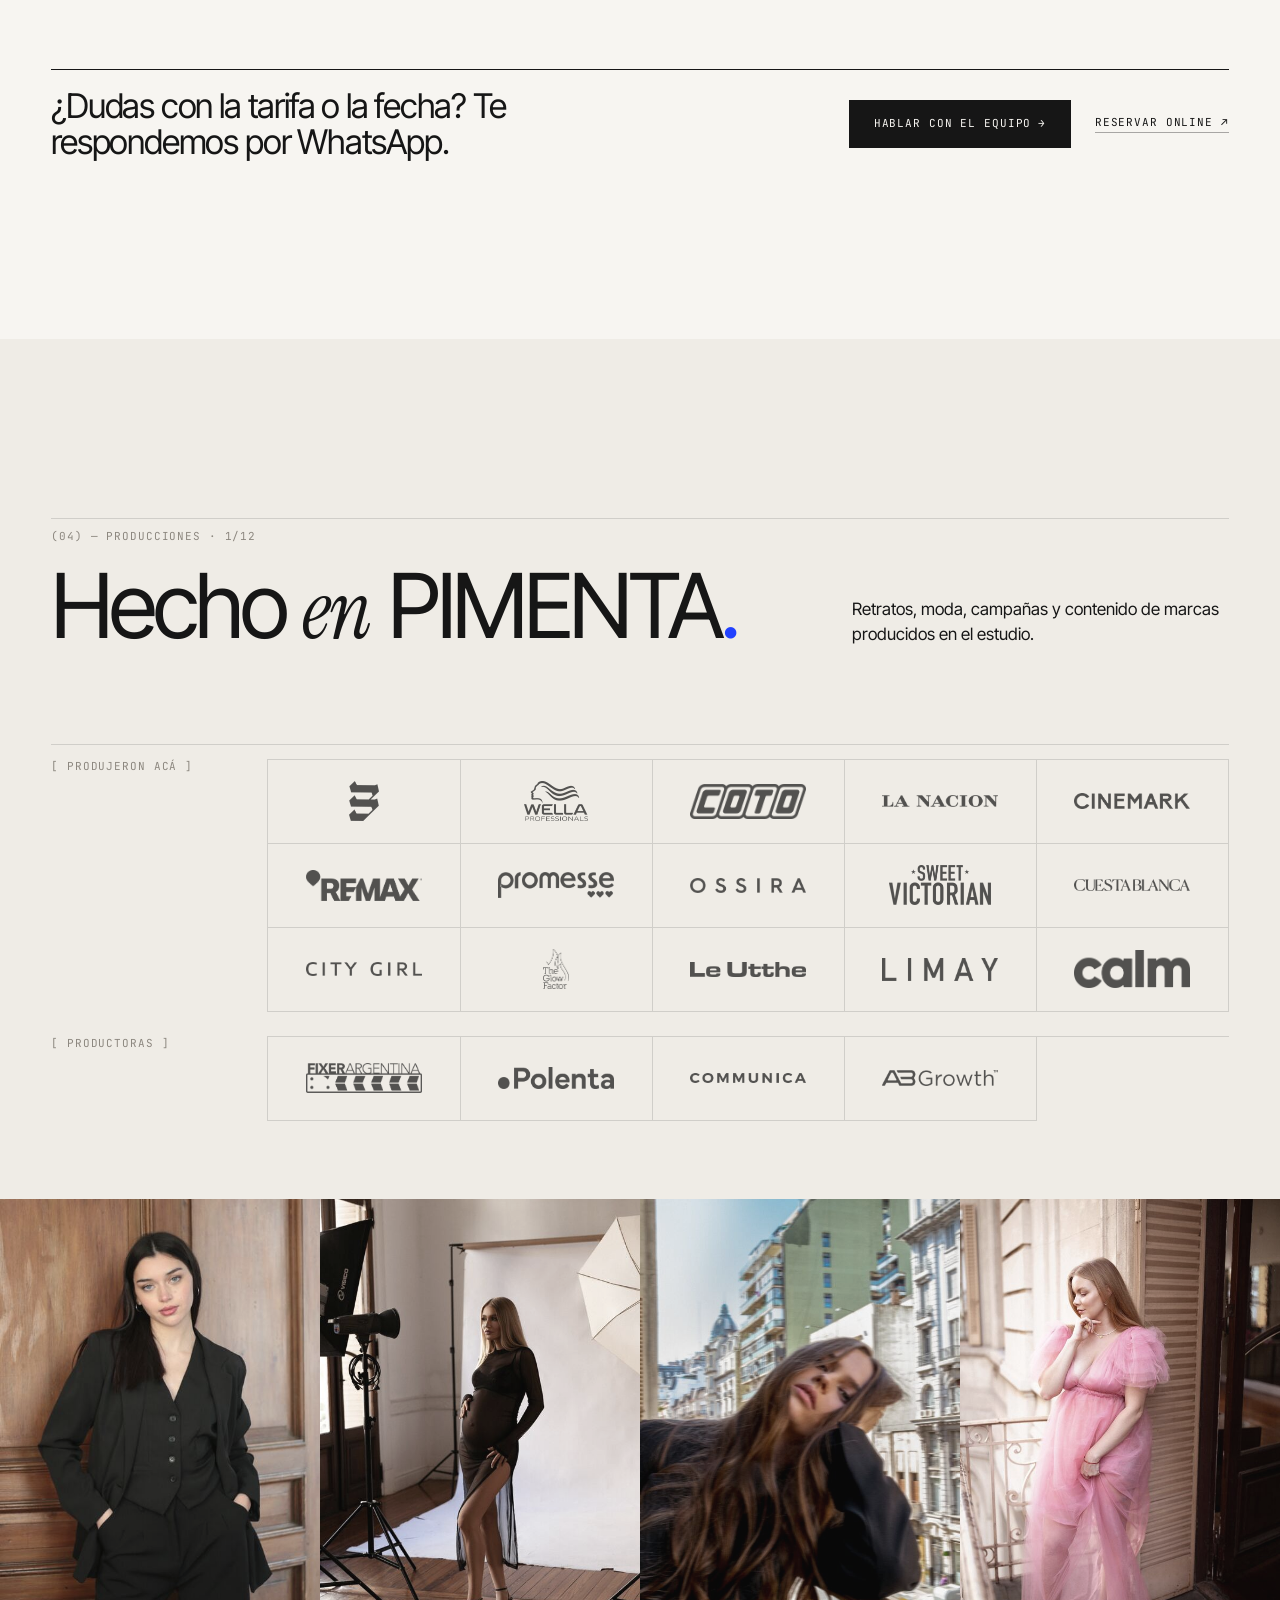
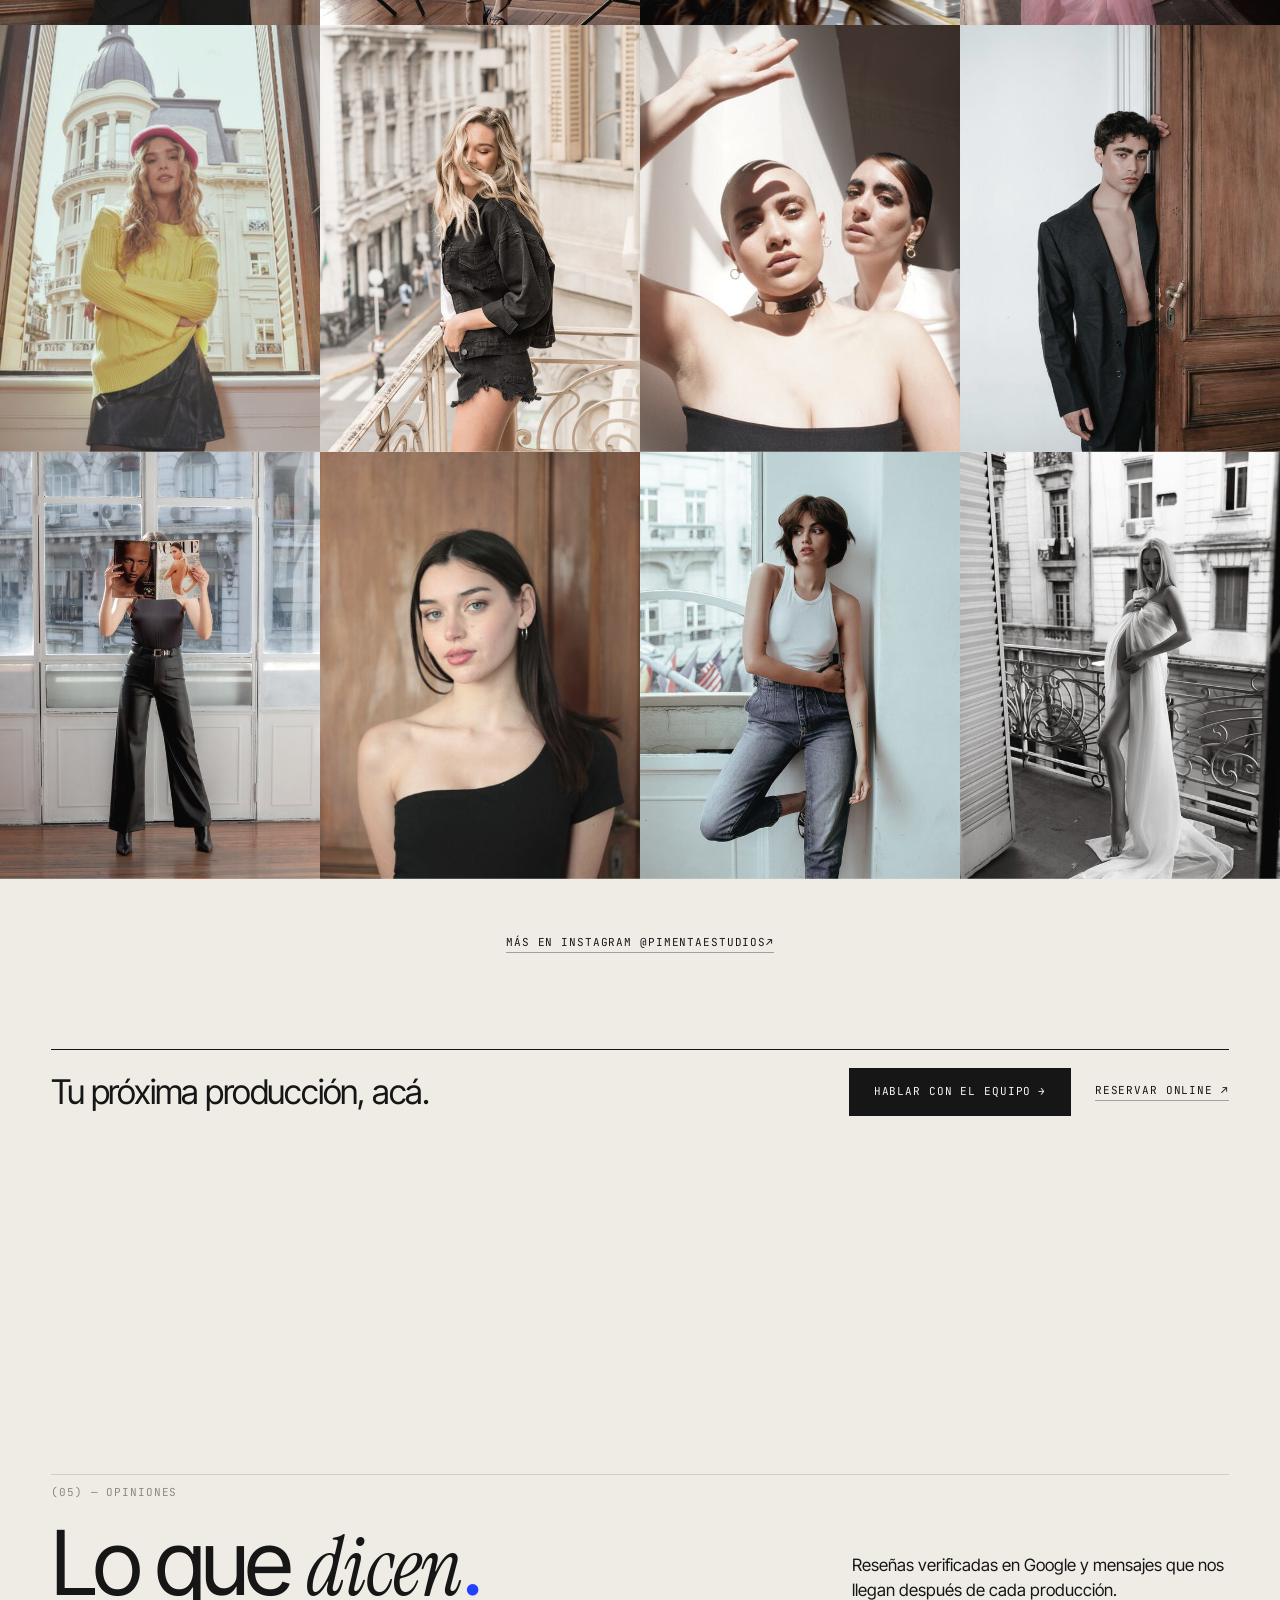
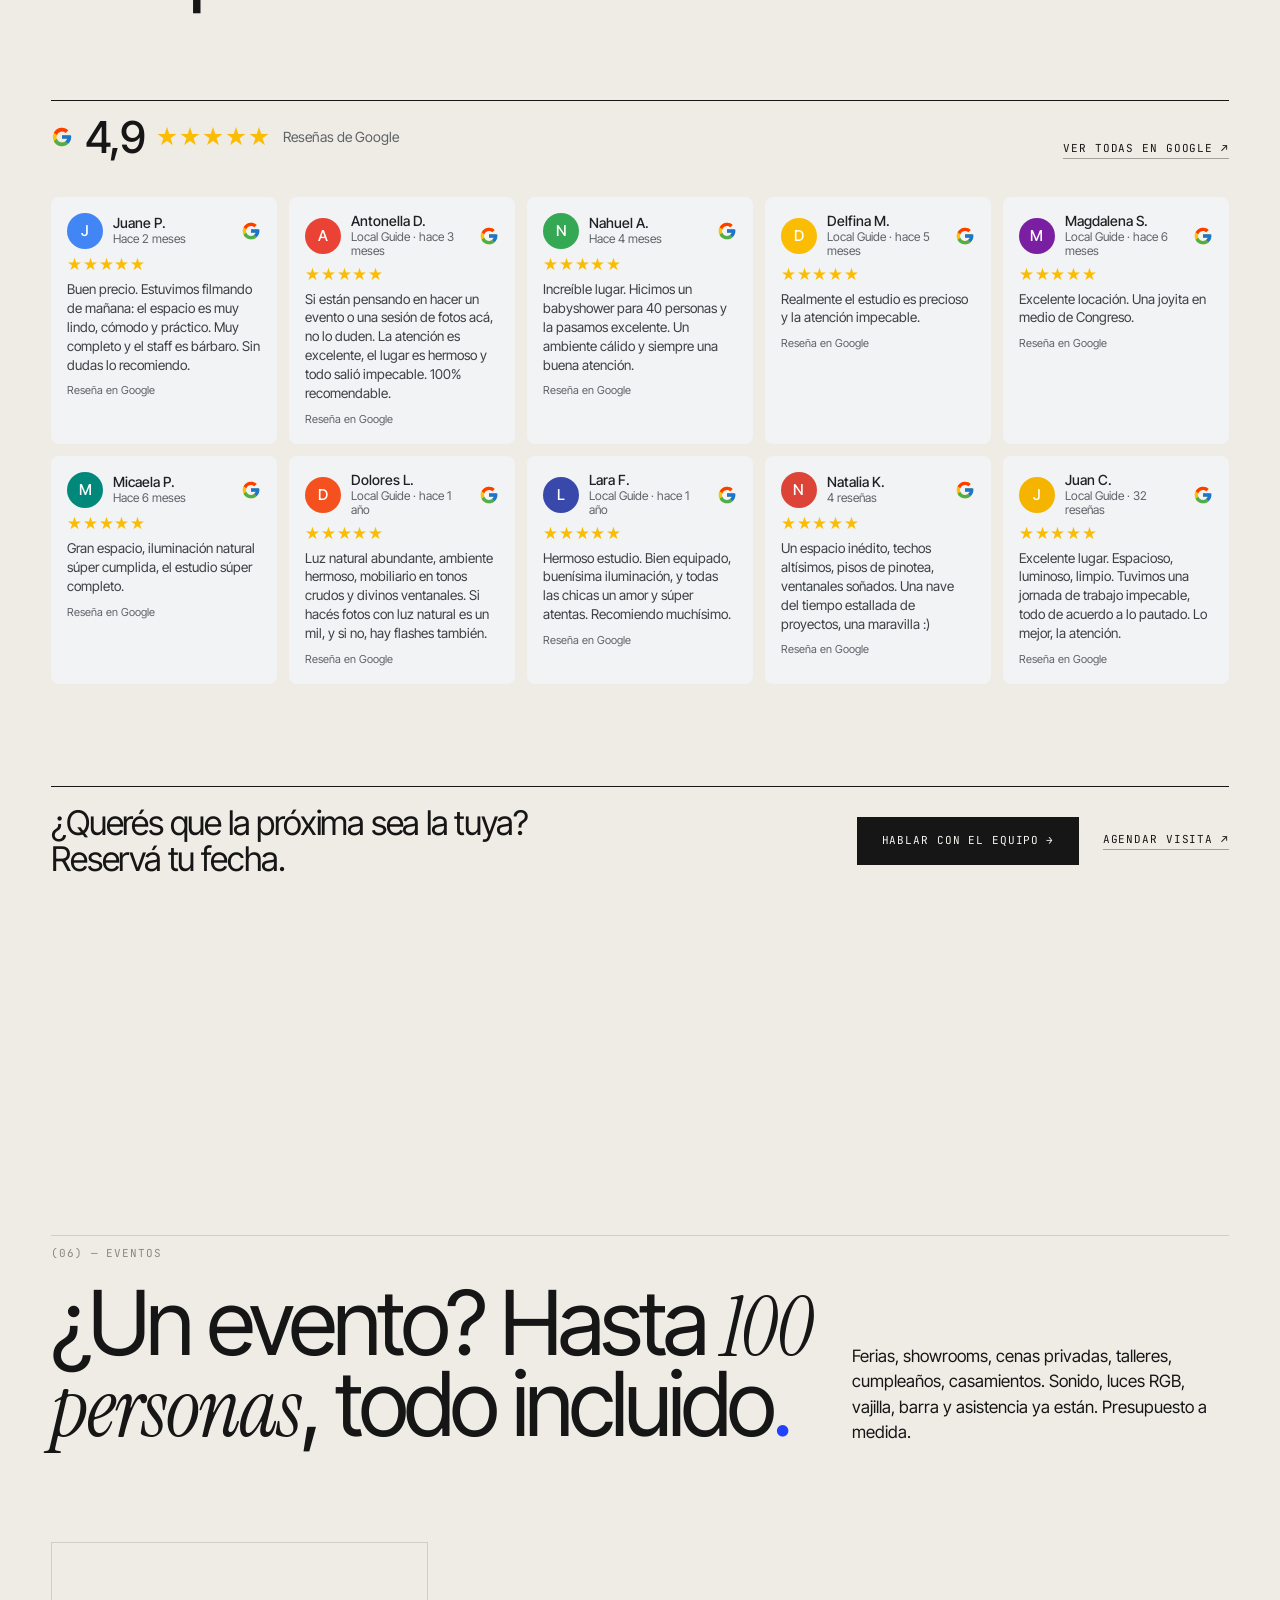
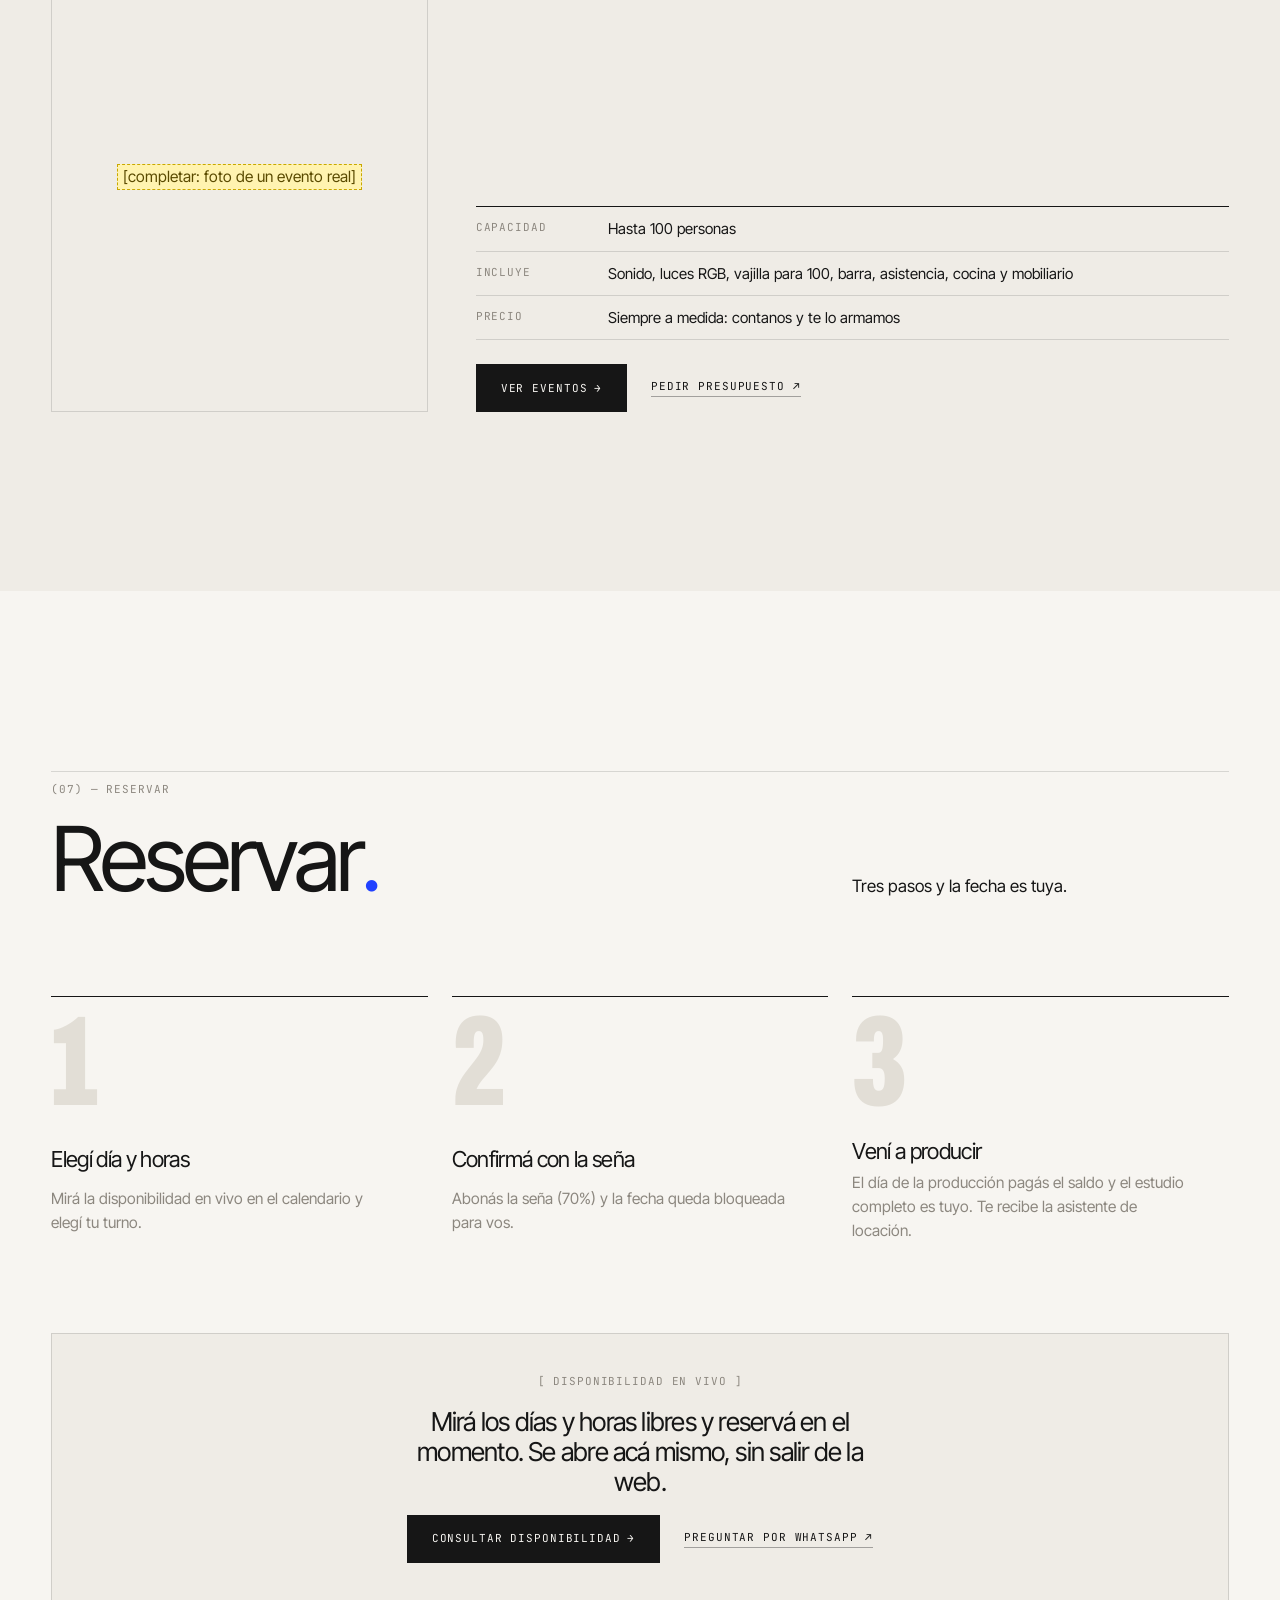
==== commit 045abe28: "Todo incluido: Mobiliario primero, fichas más chicas (6 por fila, 18 por categoría) Co-Authored-By: " ====
--- a/index.html
+++ b/index.html
@@ -304,21 +304,67 @@
   </header>
 
   <div class="pestanas" role="tablist" aria-label="Qué incluye">
-    <button role="tab" aria-selected="true" aria-controls="tab-equipos" id="b-equipos">Equipos <sup>16</sup></button>
-    <button role="tab" aria-selected="false" aria-controls="tab-servicios" id="b-servicios" tabindex="-1">Servicios <sup>09</sup></button>
-    <button role="tab" aria-selected="false" aria-controls="tab-muebles" id="b-muebles" tabindex="-1">Mobiliario <sup>12</sup></button>
-  </div>
-
-  <div class="panel" role="tabpanel" id="tab-equipos" aria-labelledby="b-equipos">
+    <button role="tab" aria-selected="true" aria-controls="tab-muebles" id="b-muebles">Mobiliario <sup>12</sup></button>
+    <button role="tab" aria-selected="false" aria-controls="tab-equipos" id="b-equipos" tabindex="-1">Equipos <sup>16</sup></button>
+    <button role="tab" aria-selected="false" aria-controls="tab-servicios" id="b-servicios" tabindex="-1">Servicios <sup>11</sup></button>
+  </div>
+
+  <div class="panel" role="tabpanel" id="tab-muebles" aria-labelledby="b-muebles">
+      <ul class="destacados" aria-label="Destacados">
+        <li><figure><button type="button" aria-label="Ver Sillas Wassily Breuer en grande"><img src="img/incluido/wassily.webp" alt="Sillas Wassily Breuer" loading="lazy"></button><figcaption>Sillas Wassily Breuer</figcaption></figure></li>
+        <li><figure><button type="button" aria-label="Ver Sillón modular beige en grande"><img src="img/incluido/sillon-modular.webp" alt="Sillón modular beige" loading="lazy"></button><figcaption>Sillón modular beige</figcaption></figure></li>
+        <li><figure><button type="button" aria-label="Ver Mesa Tulip blanca 160 cm en grande"><img src="img/incluido/mesa-tulip.webp" alt="Mesa Tulip blanca 160 cm" loading="lazy"></button><figcaption>Mesa Tulip blanca 160 cm</figcaption></figure></li>
+        <li><figure><button type="button" aria-label="Ver Cama queen Calm es Simple en grande"><img src="img/incluido/cama.webp" alt="Cama queen Calm es Simple" loading="lazy"></button><figcaption>Cama queen Calm es Simple</figcaption></figure></li>
+        <li><figure><button type="button" aria-label="Ver Sillas Master Eames en grande"><img src="img/incluido/sillas-master.webp" alt="Sillas Master Eames" loading="lazy"></button><figcaption>Sillas Master Eames</figcaption></figure></li>
+        <li><figure><button type="button" aria-label="Ver Escritorio beige en grande"><img src="img/incluido/escritorio.webp" alt="Escritorio beige" loading="lazy"></button><figcaption>Escritorio beige</figcaption></figure></li>
+        <li><figure><button type="button" aria-label="Ver Estantería blanca y dorada en grande"><img src="img/incluido/estanteria.webp" alt="Estantería blanca y dorada" loading="lazy"></button><figcaption>Estantería blanca y dorada</figcaption></figure></li>
+        <li><figure><button type="button" aria-label="Ver Silla terracota en grande"><img src="img/incluido/silla-terracota.webp" alt="Silla terracota" loading="lazy"></button><figcaption>Silla terracota</figcaption></figure></li>
+        <li><figure><button type="button" aria-label="Ver Alfombra beige de pelo largo en grande"><img src="img/incluido/alfombra.webp" alt="Alfombra beige de pelo largo" loading="lazy"></button><figcaption>Alfombra beige de pelo largo</figcaption></figure></li>
+        <li><figure><button type="button" aria-label="Ver Cuadro estilo Rothko en grande"><img src="img/incluido/rothko.webp" alt="Cuadro estilo Rothko" loading="lazy"></button><figcaption>Cuadro estilo Rothko</figcaption></figure></li>
+        <li><figure><button type="button" aria-label="Ver Mesa negra de hierro en grande"><img src="img/incluido/mesa-negra.webp" alt="Mesa negra de hierro" loading="lazy"></button><figcaption>Mesa negra de hierro</figcaption></figure></li>
+        <li><figure><button type="button" aria-label="Ver Mesa auxiliar de hierro en grande"><img src="img/incluido/mesa-auxiliar.webp" alt="Mesa auxiliar de hierro" loading="lazy"></button><figcaption>Mesa auxiliar de hierro</figcaption></figure></li>
+        <li><figure><button type="button" aria-label="Ver Mesita redonda alta en grande"><img src="img/incluido/mesita.webp" alt="Mesita redonda alta" loading="lazy"></button><figcaption>Mesita redonda alta</figcaption></figure></li>
+        <li><figure><button type="button" aria-label="Ver Lámpara en grande"><img src="img/incluido/lampara.webp" alt="Lámpara" loading="lazy"></button><figcaption>Lámpara</figcaption></figure></li>
+        <li><figure><button type="button" aria-label="Ver Perchero en grande"><img src="img/incluido/perchero.webp" alt="Perchero" loading="lazy"></button><figcaption>Perchero</figcaption></figure></li>
+        <li><figure><button type="button" aria-label="Ver Caballetes de hierro en grande"><img src="img/incluido/caballetes.webp" alt="Caballetes de hierro" loading="lazy"></button><figcaption>Caballetes de hierro</figcaption></figure></li>
+        <li><figure><button type="button" aria-label="Ver Plantas reales en grande"><img src="img/incluido/plantas.webp" alt="Plantas reales" loading="lazy"></button><figcaption>Plantas reales</figcaption></figure></li>
+        <li><figure><button type="button" aria-label="Ver Sillón con manta en grande"><img src="img/incluido/sillon-manta.webp" alt="Sillón con manta" loading="lazy"></button><figcaption>Sillón con manta</figcaption></figure></li>
+      </ul>
+    <ol class="lista lista-col">
+      <li>Sillas Wassily Breuer, Bauhaus (×2)</li>
+      <li>Sillón modular beige con respaldos móviles (×4)</li>
+      <li>Mesa Tulip blanca de 160 cm</li>
+      <li>Silla Estudio T en terciopelo naranja (×2)</li>
+      <li>Sillas Master Eames</li>
+      <li>Cama queen Calm es Simple, con sábanas de algodón (almendra, grises o blancas) y almohadas <span class="nota-mini">Servicio aparte, se pide al reservar.</span></li>
+      <li>Escritorio beige de madera</li>
+      <li>Alfombras beige de pelo largo</li>
+      <li>Cuadro estilo Rothko enmarcado</li>
+      <li>Estantería blanca y dorada de 2 m de altura</li>
+      <li>Mesas auxiliares para oficina y producción</li>
+      <li>Plantas reales y flores</li>
+    </ol>
+  </div>
+  <div class="panel" role="tabpanel" id="tab-equipos" aria-labelledby="b-equipos" hidden>
       <ul class="destacados" aria-label="Destacados">
         <li><figure><button type="button" aria-label="Ver Flash Visico 600W en grande"><img src="img/incluido/flash-600.webp" alt="Flash Visico 600W" loading="lazy"></button><figcaption>Flash Visico 600W</figcaption></figure></li>
+        <li><figure><button type="button" aria-label="Ver Flash de apoyo 300W en grande"><img src="img/incluido/flash-300.webp" alt="Flash de apoyo 300W" loading="lazy"></button><figcaption>Flash de apoyo 300W</figcaption></figure></li>
         <li><figure><button type="button" aria-label="Ver Luz continua RGB 500W en grande"><img src="img/incluido/luz-rgb.webp" alt="Luz continua RGB 500W" loading="lazy"></button><figcaption>Luz continua RGB 500W</figcaption></figure></li>
         <li><figure><button type="button" aria-label="Ver Octobox 150 cm en grande"><img src="img/incluido/octobox-150.webp" alt="Octobox 150 cm" loading="lazy"></button><figcaption>Octobox 150 cm</figcaption></figure></li>
+        <li><figure><button type="button" aria-label="Ver Octobox Triopo 90 cm en grande"><img src="img/incluido/octobox-90.webp" alt="Octobox Triopo 90 cm" loading="lazy"></button><figcaption>Octobox Triopo 90 cm</figcaption></figure></li>
         <li><figure><button type="button" aria-label="Ver Softbox 60 × 90 cm en grande"><img src="img/incluido/softbox.webp" alt="Softbox 60 × 90 cm" loading="lazy"></button><figcaption>Softbox 60 × 90 cm</figcaption></figure></li>
         <li><figure><button type="button" aria-label="Ver Luz continua blanca 250W en grande"><img src="img/incluido/luz-blanca.webp" alt="Luz continua blanca 250W" loading="lazy"></button><figcaption>Luz continua blanca 250W</figcaption></figure></li>
+        <li><figure><button type="button" aria-label="Ver Reflector LED en grande"><img src="img/incluido/reflector-led.webp" alt="Reflector LED" loading="lazy"></button><figcaption>Reflector LED</figcaption></figure></li>
         <li><figure><button type="button" aria-label="Ver Reflector RGB en grande"><img src="img/incluido/reflector-rgb.webp" alt="Reflector RGB" loading="lazy"></button><figcaption>Reflector RGB</figcaption></figure></li>
         <li><figure><button type="button" aria-label="Ver Pantalla 5 en 1 en grande"><img src="img/incluido/pantalla.webp" alt="Pantalla 5 en 1" loading="lazy"></button><figcaption>Pantalla 5 en 1</figcaption></figure></li>
+        <li><figure><button type="button" aria-label="Ver Reflector plato en grande"><img src="img/incluido/reflector-plato.webp" alt="Reflector plato" loading="lazy"></button><figcaption>Reflector plato</figcaption></figure></li>
+        <li><figure><button type="button" aria-label="Ver Emisor / receptor en grande"><img src="img/incluido/emisor.webp" alt="Emisor / receptor" loading="lazy"></button><figcaption>Emisor / receptor</figcaption></figure></li>
+        <li><figure><button type="button" aria-label="Ver Trípodes de iluminación en grande"><img src="img/incluido/tripodes.webp" alt="Trípodes de iluminación" loading="lazy"></button><figcaption>Trípodes de iluminación</figcaption></figure></li>
+        <li><figure><button type="button" aria-label="Ver Trípode de cámara en grande"><img src="img/incluido/tripode-camara.webp" alt="Trípode de cámara" loading="lazy"></button><figcaption>Trípode de cámara</figcaption></figure></li>
+        <li><figure><button type="button" aria-label="Ver Monitor HP 23" en grande"><img src="img/incluido/monitor.webp" alt="Monitor HP 23"" loading="lazy"></button><figcaption>Monitor HP 23"</figcaption></figure></li>
+        <li><figure><button type="button" aria-label="Ver Cable tether USB-C en grande"><img src="img/incluido/cable-tether.webp" alt="Cable tether USB-C" loading="lazy"></button><figcaption>Cable tether USB-C</figcaption></figure></li>
         <li><figure><button type="button" aria-label="Ver Infinito de 4 colores en grande"><img src="img/incluido/infinito.webp" alt="Infinito de 4 colores" loading="lazy"></button><figcaption>Infinito de 4 colores</figcaption></figure></li>
+        <li><figure><button type="button" aria-label="Ver Soporte de fondo en grande"><img src="img/incluido/soporte-fondo.webp" alt="Soporte de fondo" loading="lazy"></button><figcaption>Soporte de fondo</figcaption></figure></li>
       </ul>
     <ol class="lista lista-col">
       <li>Infinito ciclorama 2,72 × 3 m: blanco, azul, negro y rosa <span class="nota-mini">¿No encontrás el color que necesitás? Lo pedimos para vos.</span></li>
@@ -352,34 +398,6 @@
       <li>Aire acondicionado y estufas en todos los ambientes</li>
       <li>Plancha y tabla de planchar</li>
       <li>Botiquín de primeros auxilios</li>
-    </ol>
-  </div>
-  <div class="panel" role="tabpanel" id="tab-muebles" aria-labelledby="b-muebles" hidden>
-      <ul class="destacados" aria-label="Destacados">
-        <li><figure><button type="button" aria-label="Ver Sillas Wassily Breuer en grande"><img src="img/incluido/wassily.webp" alt="Sillas Wassily Breuer" loading="lazy"></button><figcaption>Sillas Wassily Breuer</figcaption></figure></li>
-        <li><figure><button type="button" aria-label="Ver Sillón modular beige en grande"><img src="img/incluido/sillon-modular.webp" alt="Sillón modular beige" loading="lazy"></button><figcaption>Sillón modular beige</figcaption></figure></li>
-        <li><figure><button type="button" aria-label="Ver Mesa Tulip blanca 160 cm en grande"><img src="img/incluido/mesa-tulip.webp" alt="Mesa Tulip blanca 160 cm" loading="lazy"></button><figcaption>Mesa Tulip blanca 160 cm</figcaption></figure></li>
-        <li><figure><button type="button" aria-label="Ver Cama queen Calm es Simple en grande"><img src="img/incluido/cama.webp" alt="Cama queen Calm es Simple" loading="lazy"></button><figcaption>Cama queen Calm es Simple</figcaption></figure></li>
-        <li><figure><button type="button" aria-label="Ver Sillas Master Eames en grande"><img src="img/incluido/sillas-master.webp" alt="Sillas Master Eames" loading="lazy"></button><figcaption>Sillas Master Eames</figcaption></figure></li>
-        <li><figure><button type="button" aria-label="Ver Escritorio beige en grande"><img src="img/incluido/escritorio.webp" alt="Escritorio beige" loading="lazy"></button><figcaption>Escritorio beige</figcaption></figure></li>
-        <li><figure><button type="button" aria-label="Ver Estantería blanca y dorada en grande"><img src="img/incluido/estanteria.webp" alt="Estantería blanca y dorada" loading="lazy"></button><figcaption>Estantería blanca y dorada</figcaption></figure></li>
-        <li><figure><button type="button" aria-label="Ver Silla terracota en grande"><img src="img/incluido/silla-terracota.webp" alt="Silla terracota" loading="lazy"></button><figcaption>Silla terracota</figcaption></figure></li>
-        <li><figure><button type="button" aria-label="Ver Alfombra beige de pelo largo en grande"><img src="img/incluido/alfombra.webp" alt="Alfombra beige de pelo largo" loading="lazy"></button><figcaption>Alfombra beige de pelo largo</figcaption></figure></li>
-        <li><figure><button type="button" aria-label="Ver Cuadro estilo Rothko en grande"><img src="img/incluido/rothko.webp" alt="Cuadro estilo Rothko" loading="lazy"></button><figcaption>Cuadro estilo Rothko</figcaption></figure></li>
-      </ul>
-    <ol class="lista lista-col">
-      <li>Sillas Wassily Breuer, Bauhaus (×2)</li>
-      <li>Sillón modular beige con respaldos móviles (×4)</li>
-      <li>Mesa Tulip blanca de 160 cm</li>
-      <li>Silla Estudio T en terciopelo naranja (×2)</li>
-      <li>Sillas Master Eames</li>
-      <li>Cama queen Calm es Simple, con sábanas de algodón (almendra, grises o blancas) y almohadas <span class="nota-mini">Servicio aparte, se pide al reservar.</span></li>
-      <li>Escritorio beige de madera</li>
-      <li>Alfombras beige de pelo largo</li>
-      <li>Cuadro estilo Rothko enmarcado</li>
-      <li>Estantería blanca y dorada de 2 m de altura</li>
-      <li>Mesas auxiliares para oficina y producción</li>
-      <li>Plantas reales y flores</li>
     </ol>
   </div>
 </section>
--- a/css/estilos.css
+++ b/css/estilos.css
@@ -773,15 +773,14 @@
 .ev-teaser-vacia { display: grid; place-items: center; text-decoration: none; border: var(--hair); background: var(--niebla); }
 
 /* ---------- Todo incluido: destacados con foto en cada pestaña ---------- */
-.destacados { list-style: none; padding: 0; margin: 0 0 32px; display: grid; grid-template-columns: repeat(2, 1fr); border-top: var(--hair); border-left: var(--hair); }
+.destacados { list-style: none; padding: 0; margin: 0 0 32px; display: grid; grid-template-columns: repeat(3, 1fr); border-top: var(--hair); border-left: var(--hair); }
 .destacados li { border-right: var(--hair); border-bottom: var(--hair); }
-.destacados figure { margin: 0; padding: 16px 12px 14px; display: grid; gap: 10px; justify-items: center; text-align: center; }
+.destacados figure { margin: 0; padding: 12px 8px 10px; display: grid; gap: 8px; justify-items: center; text-align: center; }
 .destacados button { display: block; width: 100%; padding: 0; border: 0; background: none; cursor: zoom-in; }
-.destacados img { width: 100%; height: 96px; object-fit: contain; mix-blend-mode: multiply; filter: saturate(.85); transition: transform .8s var(--ease), filter .8s var(--ease); }
+.destacados img { width: 100%; height: 70px; object-fit: contain; mix-blend-mode: multiply; filter: saturate(.85); transition: transform .8s var(--ease), filter .8s var(--ease); }
 .destacados figure:hover img { transform: scale(1.06); filter: saturate(1); }
-.destacados figcaption { font-family: var(--f-sans); font-size: 13px; letter-spacing: -0.01em; line-height: 1.2; color: var(--tinta); }
-@media (min-width: 760px) {
-  .destacados { grid-template-columns: repeat(4, 1fr); margin-bottom: 40px; }
-  .destacados img { height: 120px; }
-  #tab-muebles .destacados { grid-template-columns: repeat(5, 1fr); }
-}
+.destacados figcaption { font-family: var(--f-sans); font-size: 12px; letter-spacing: -0.01em; line-height: 1.2; color: var(--tinta); text-transform: none; }
+@media (min-width: 760px) {
+  .destacados { grid-template-columns: repeat(6, 1fr); margin-bottom: 40px; }
+  .destacados img { height: 88px; }
+}
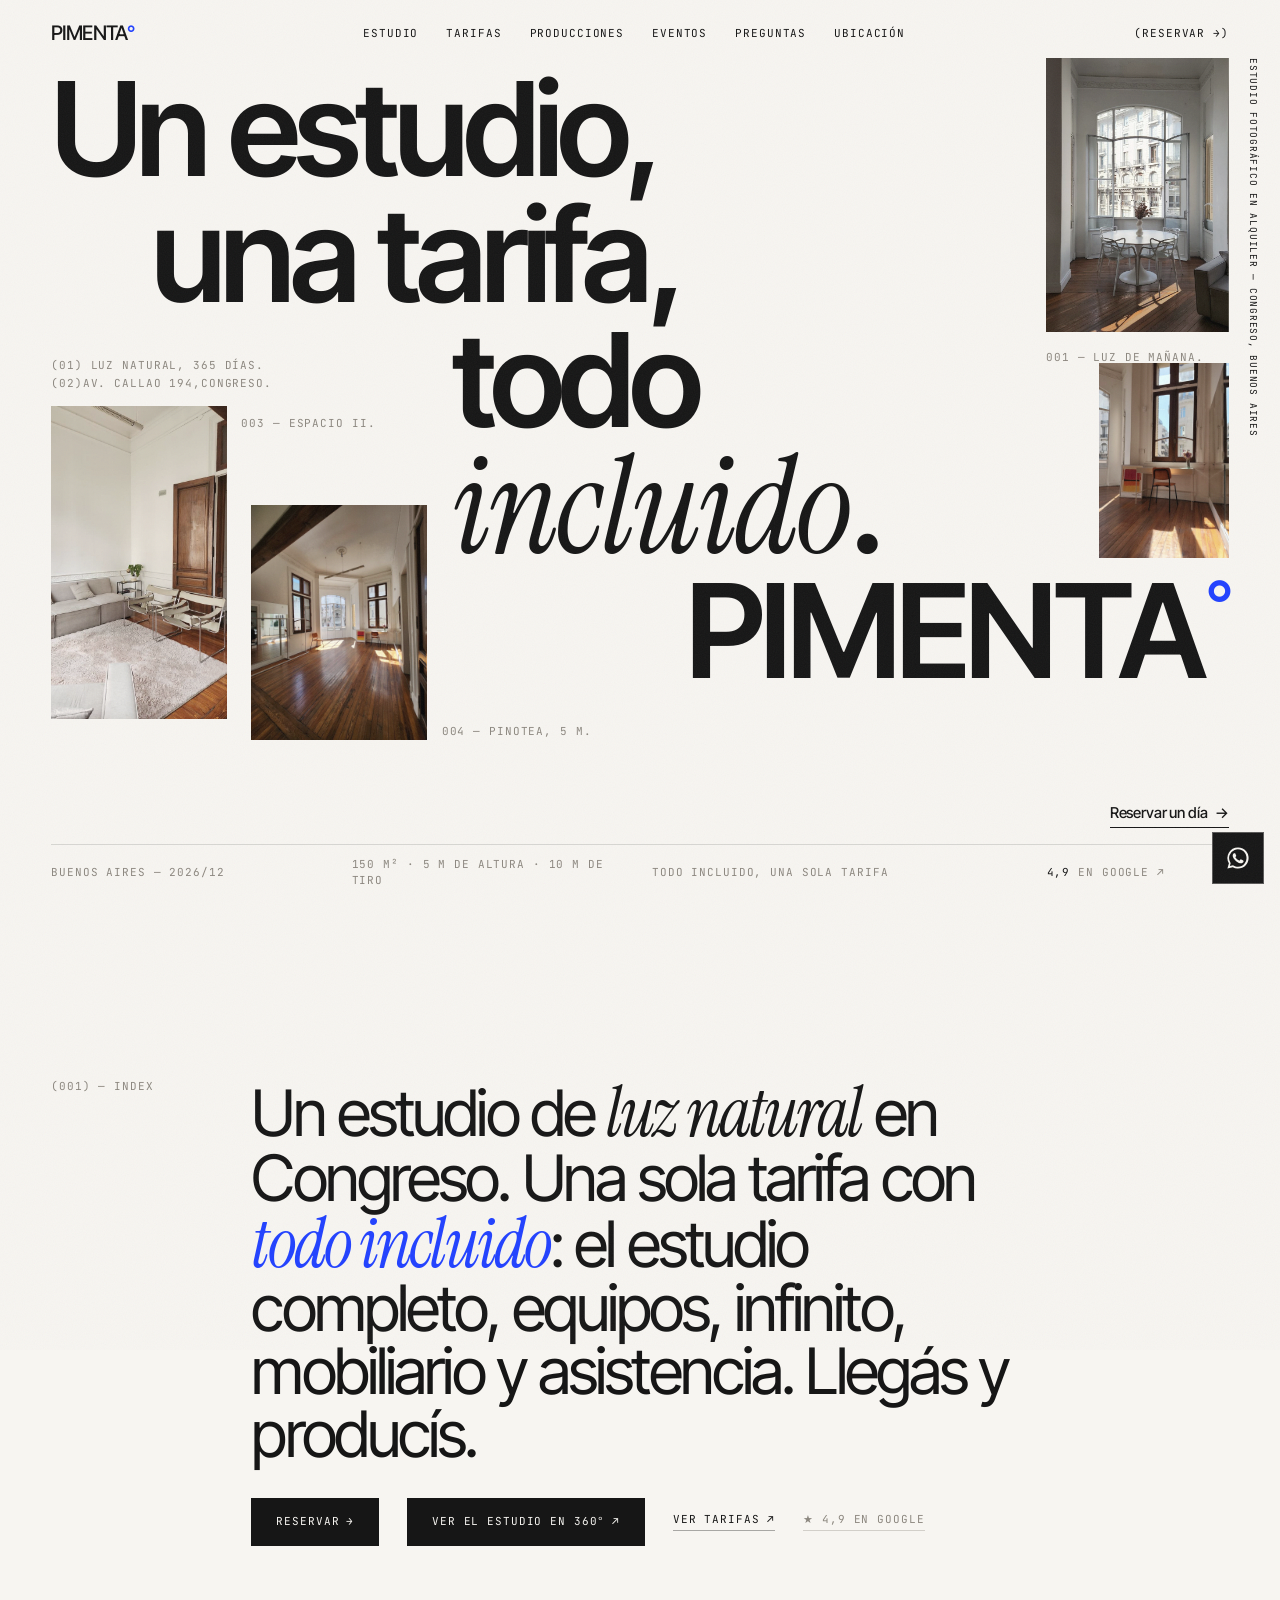
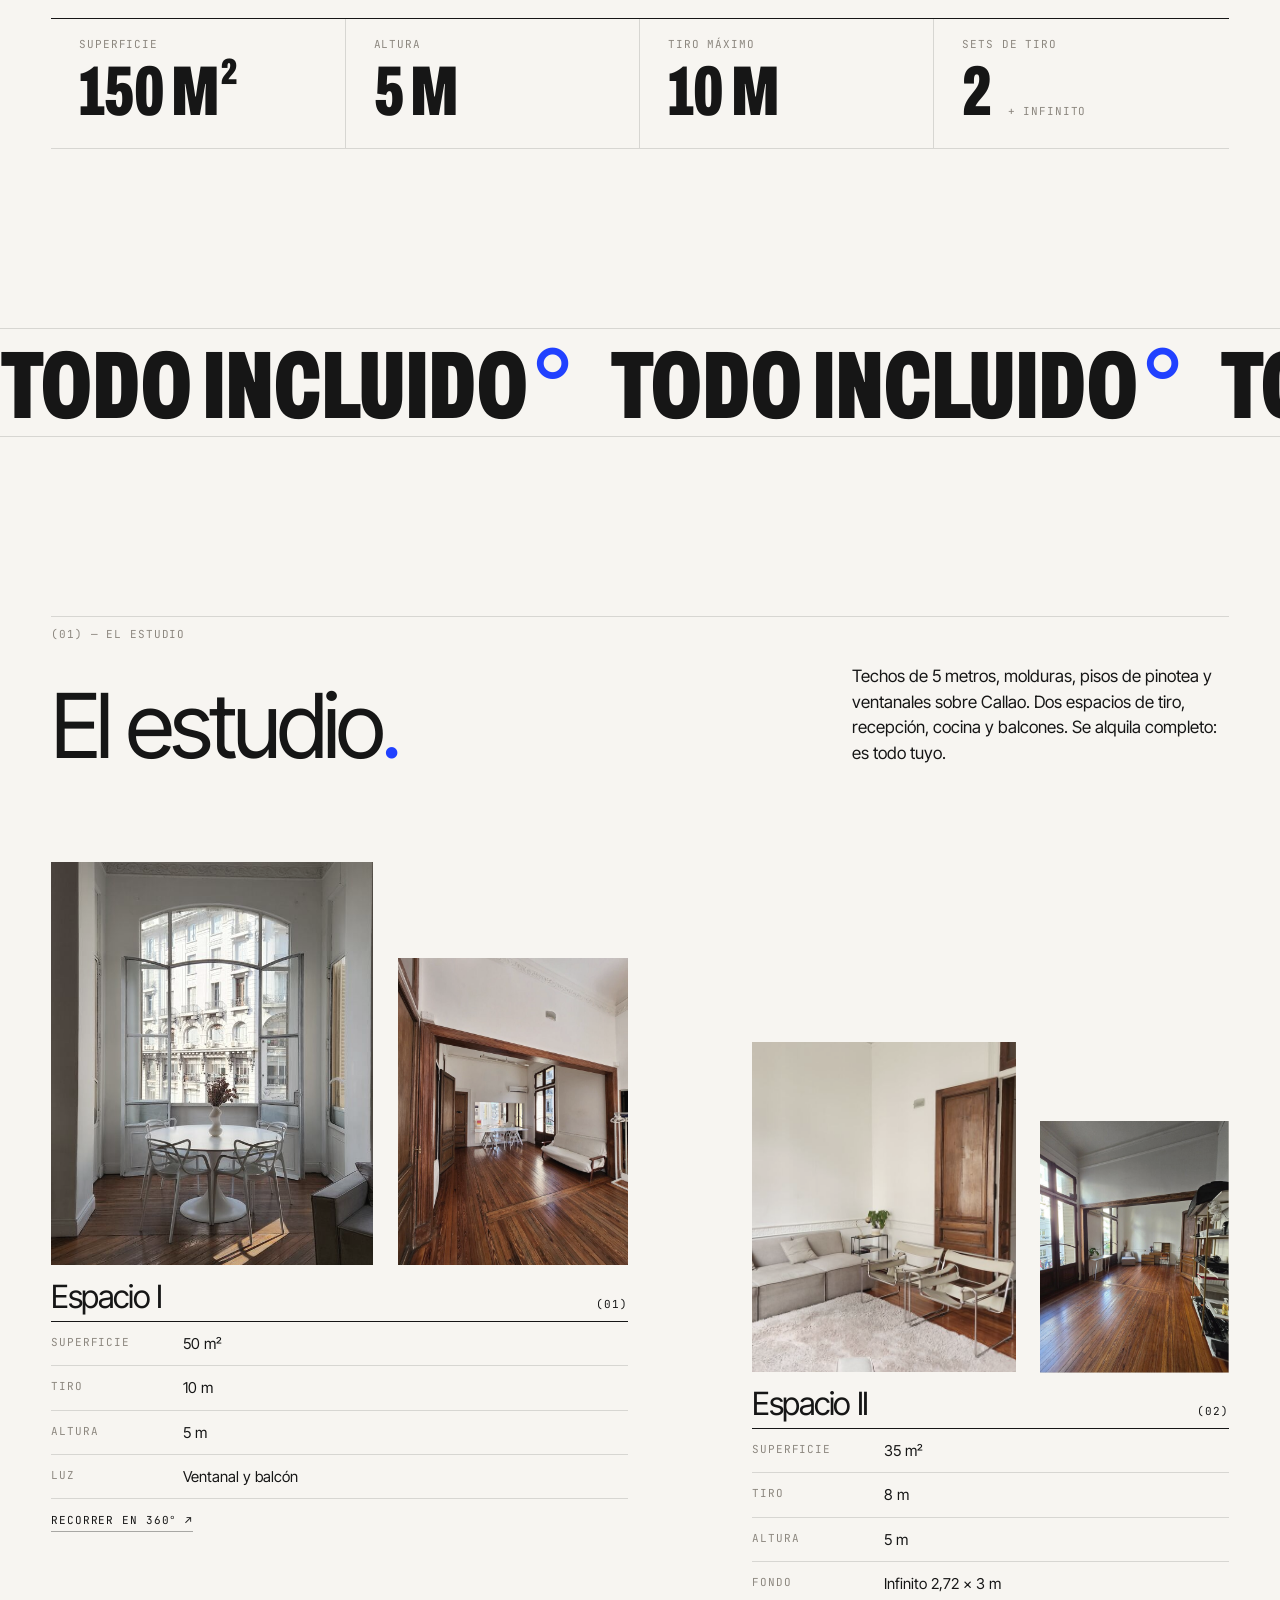
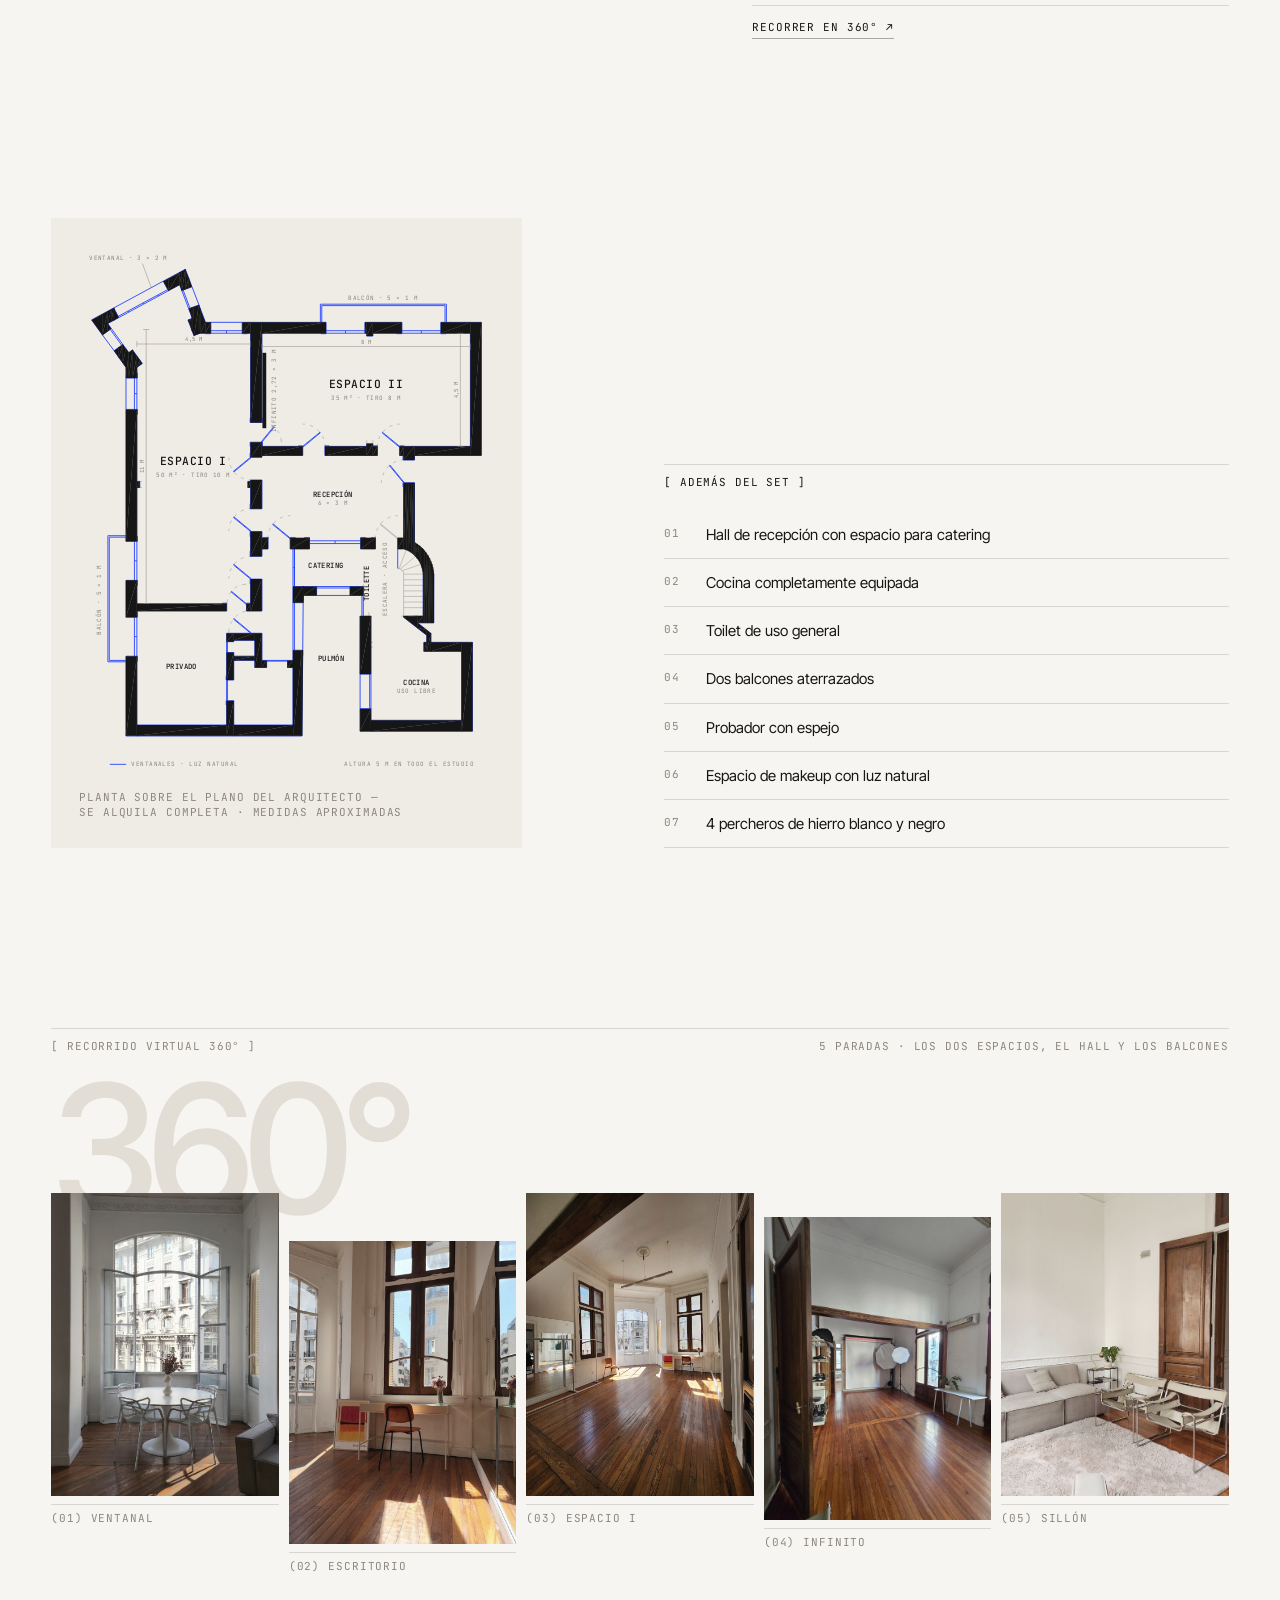
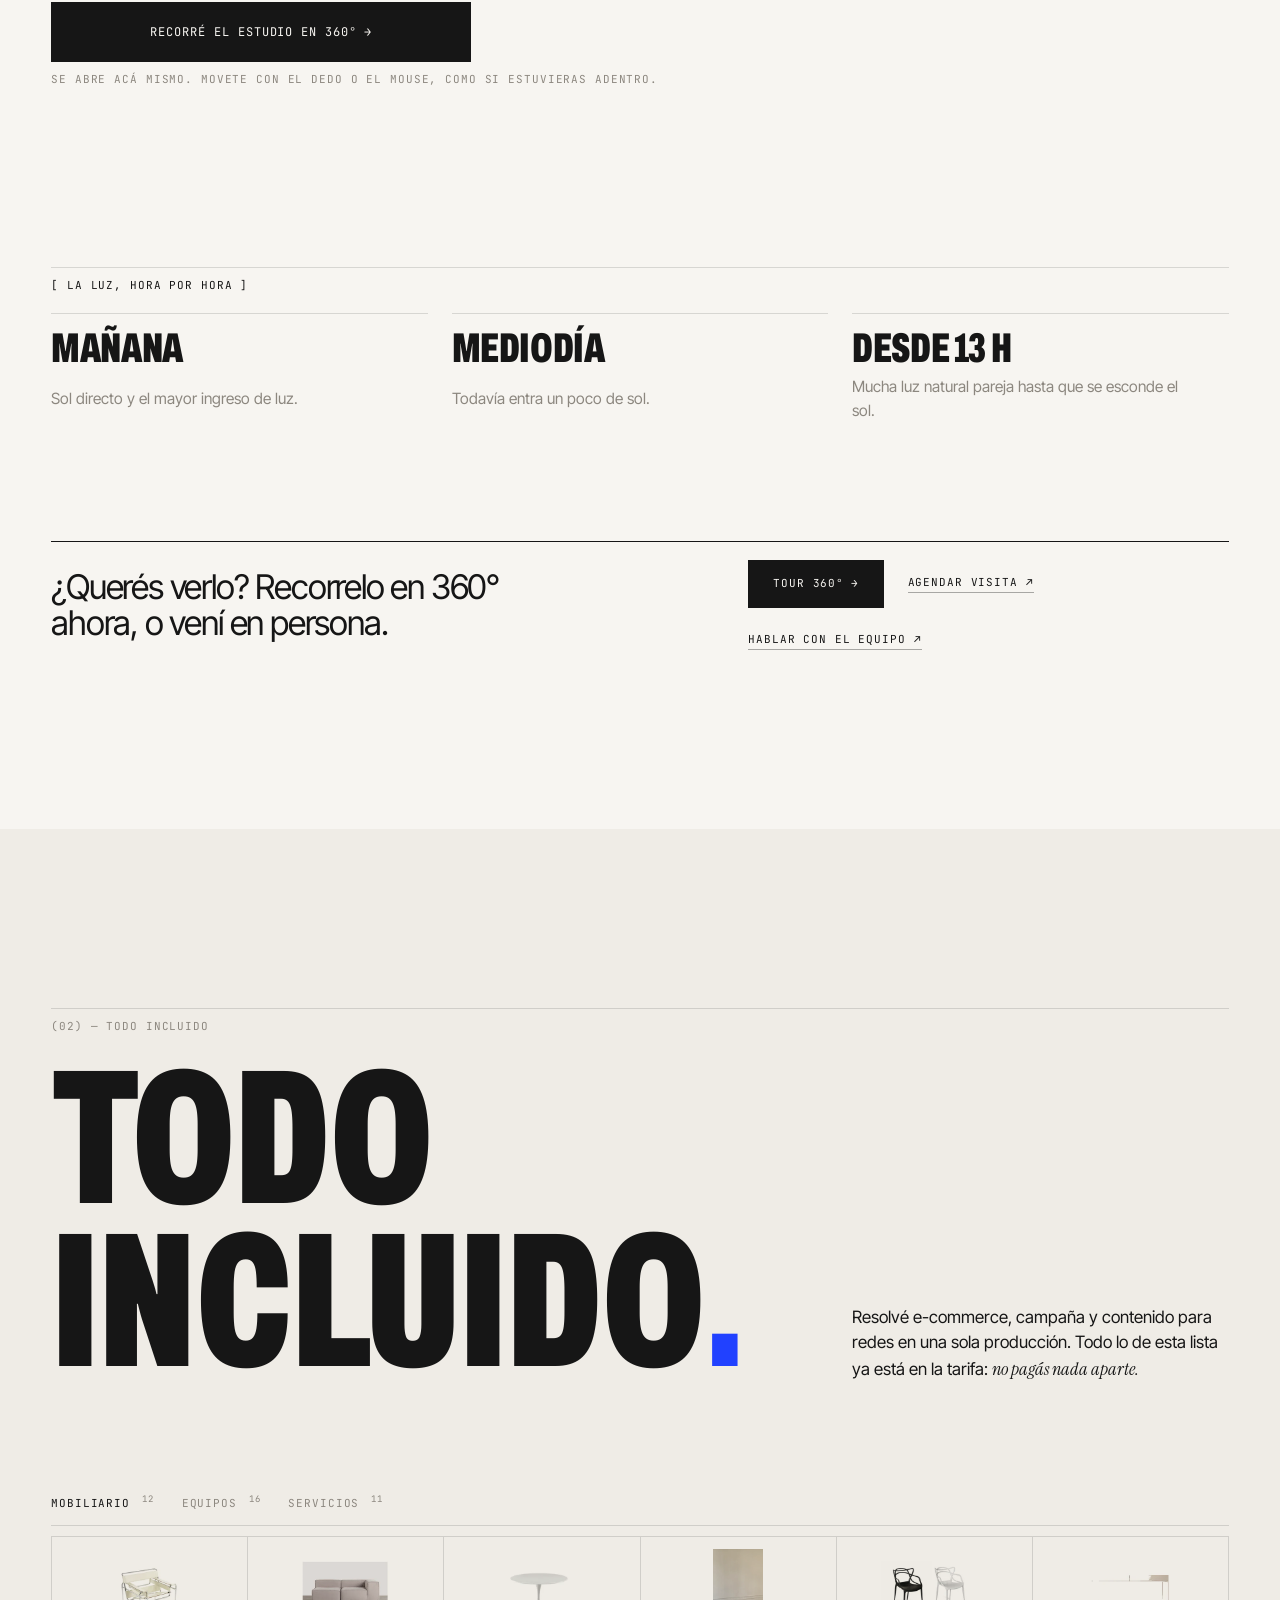
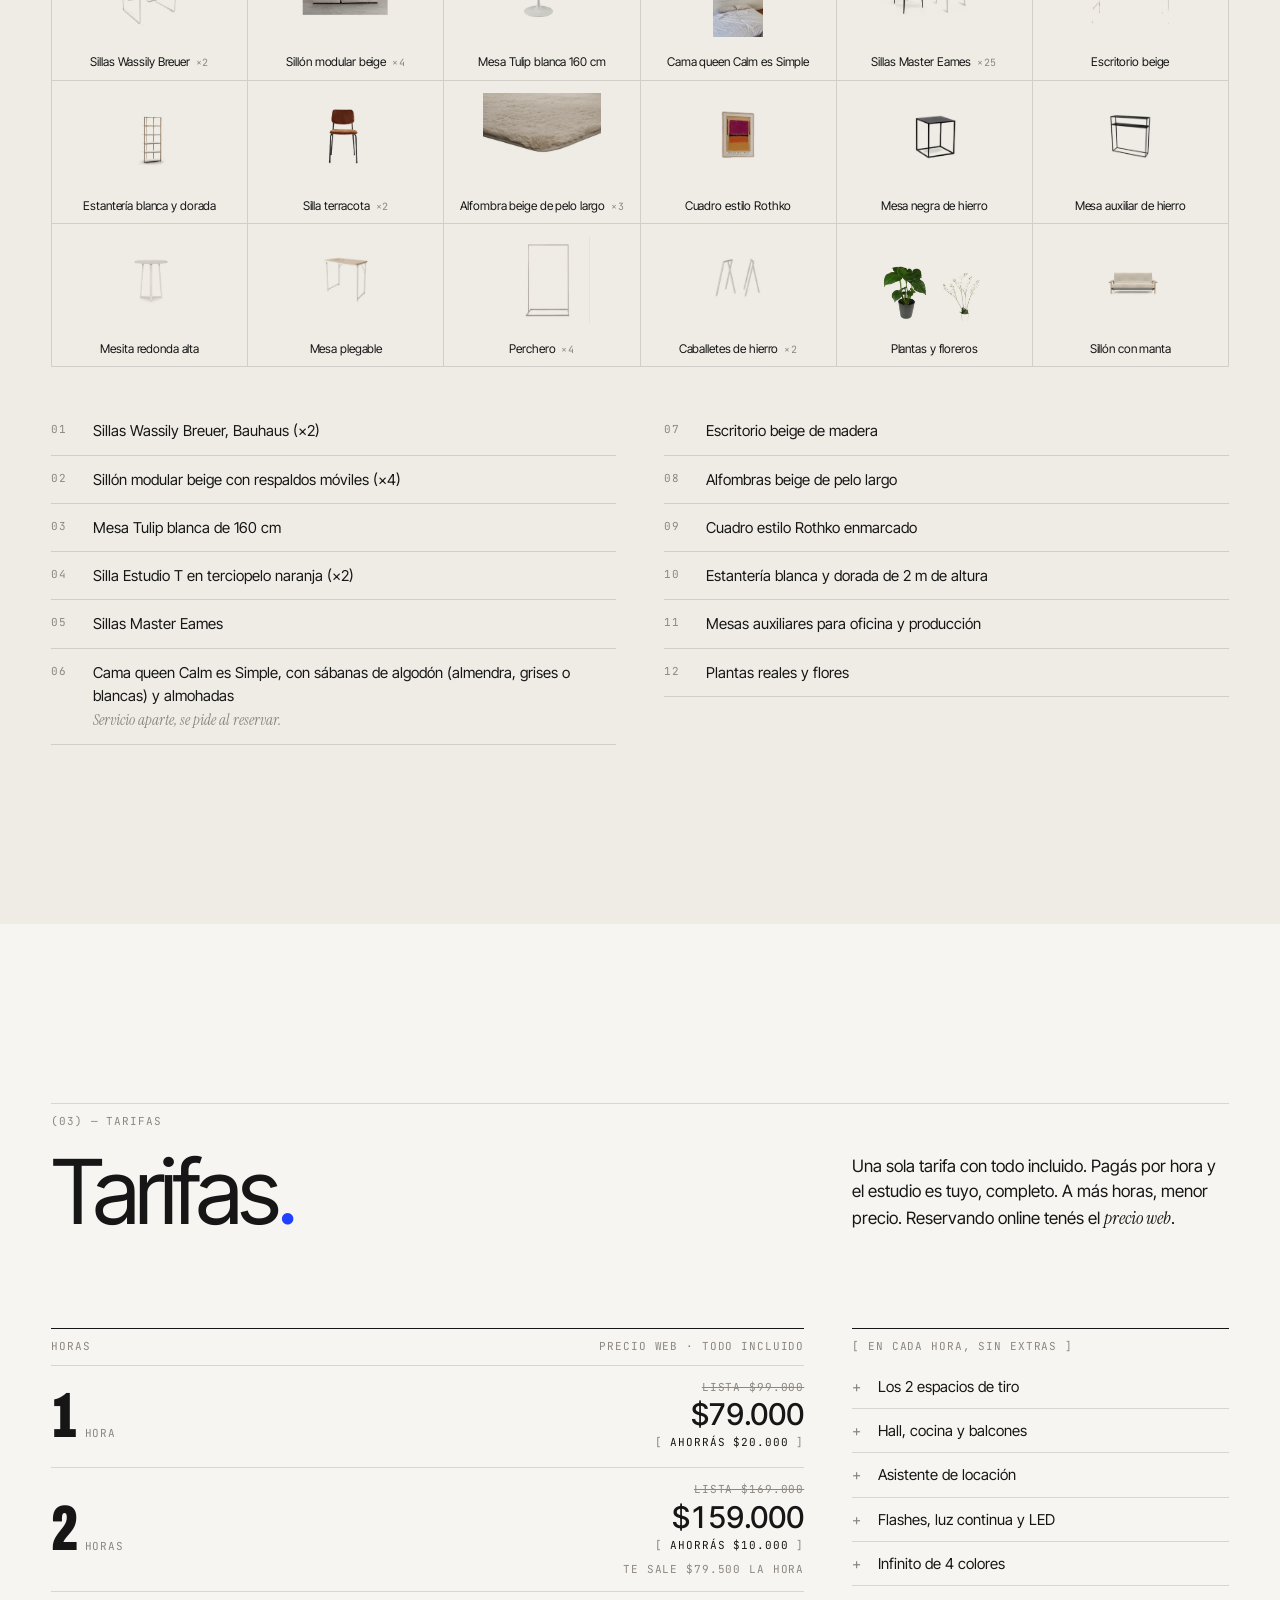
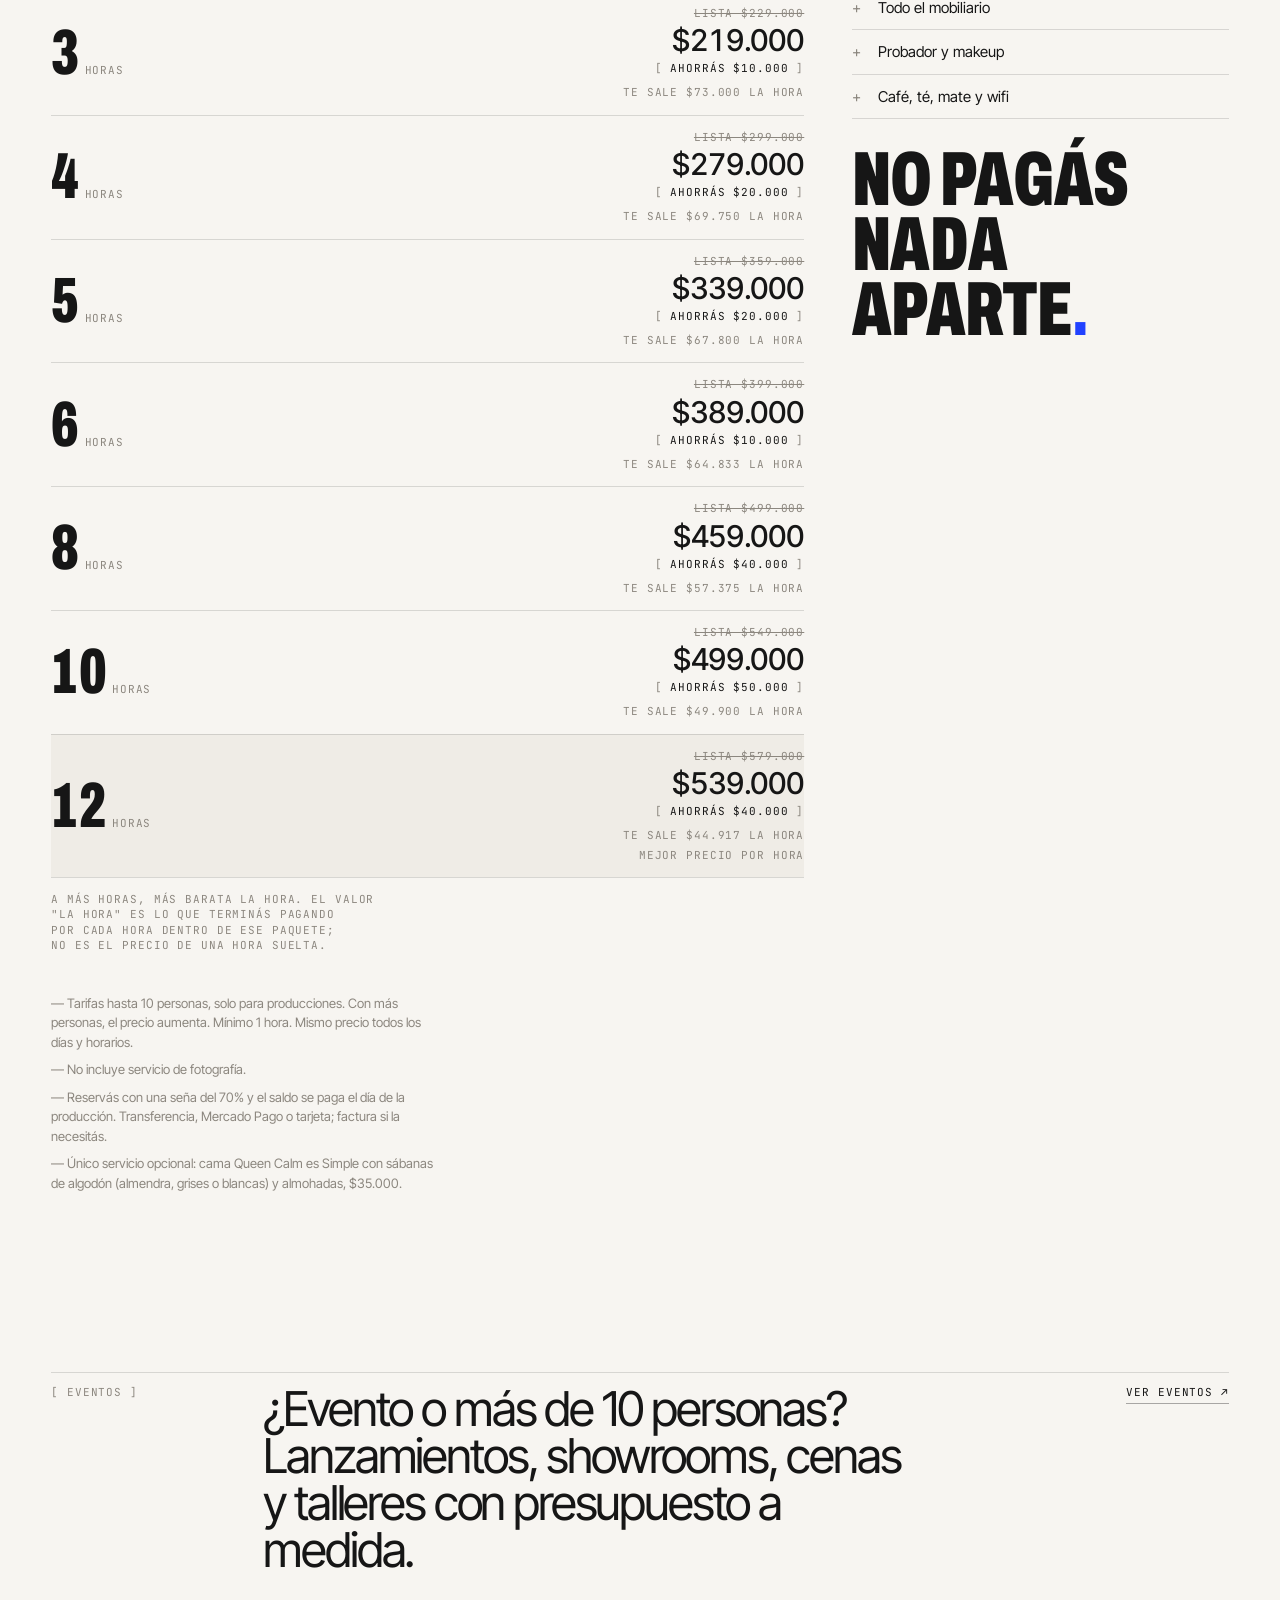
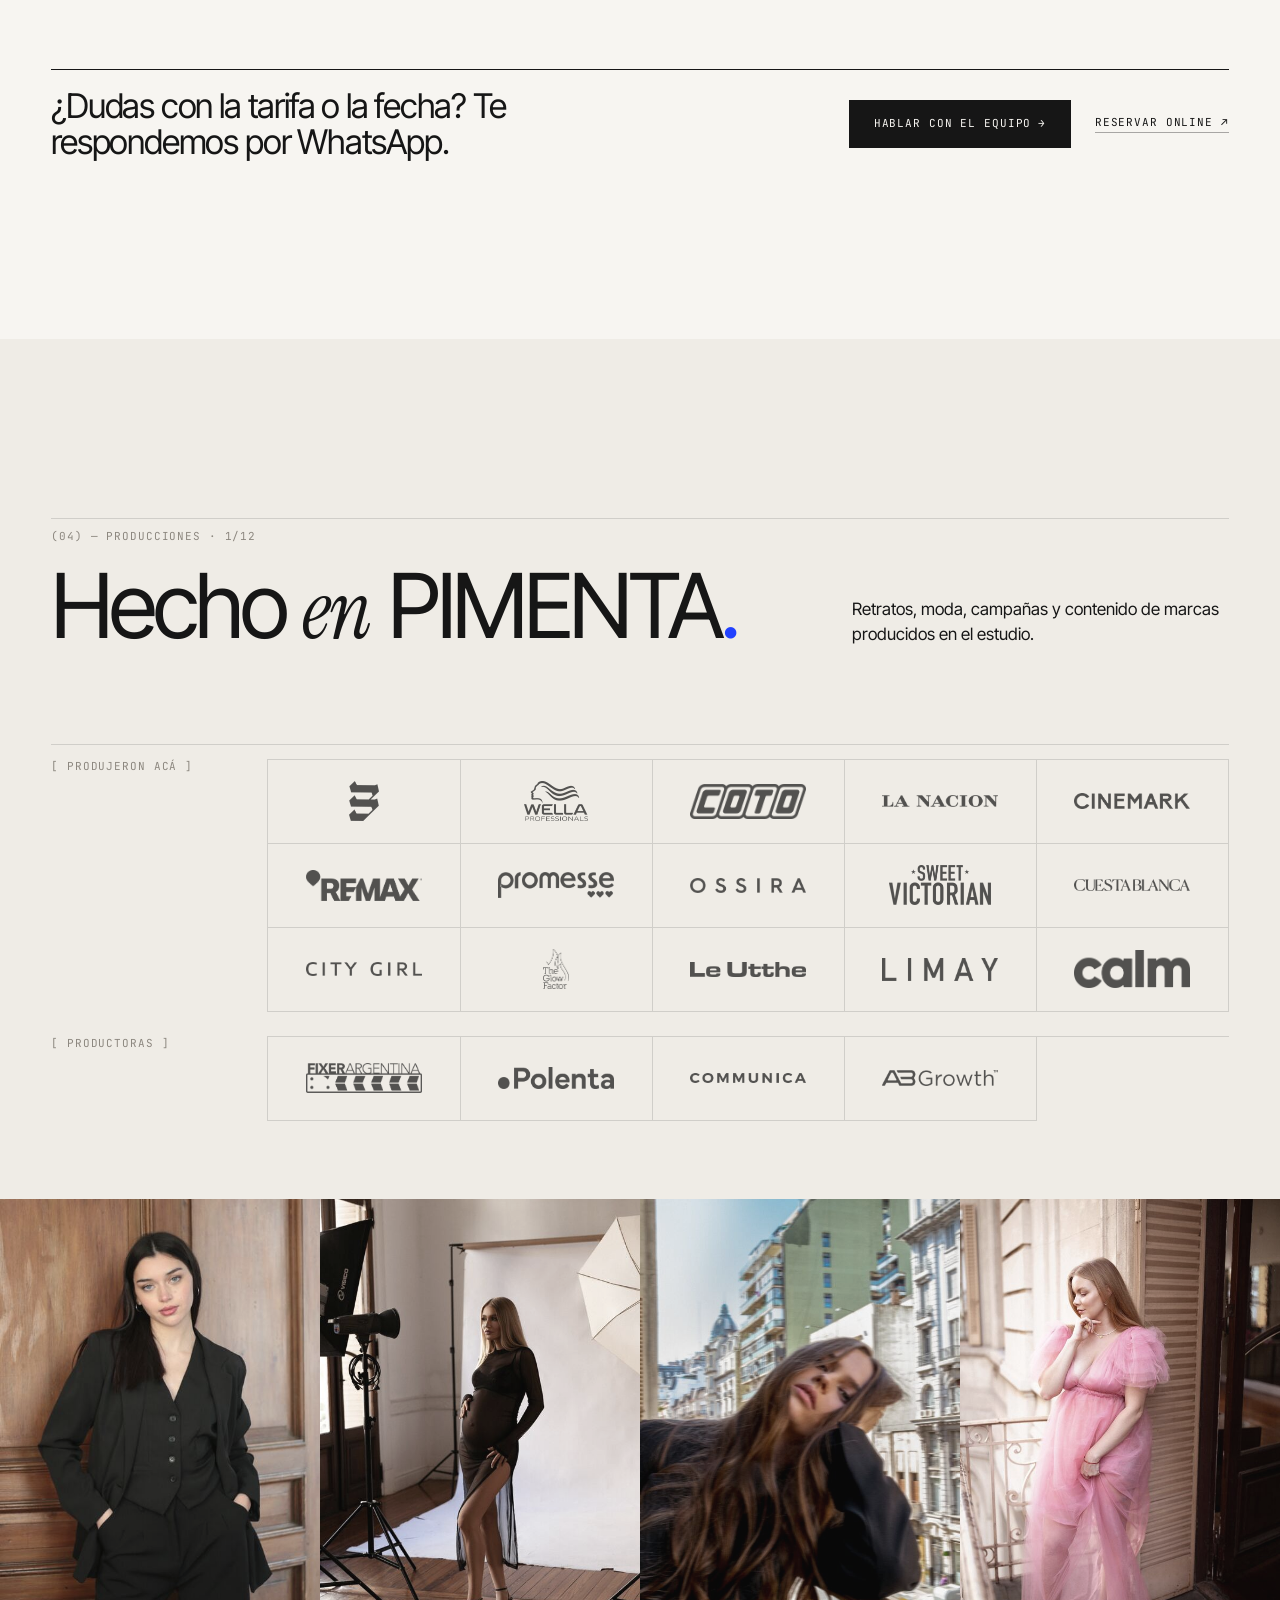
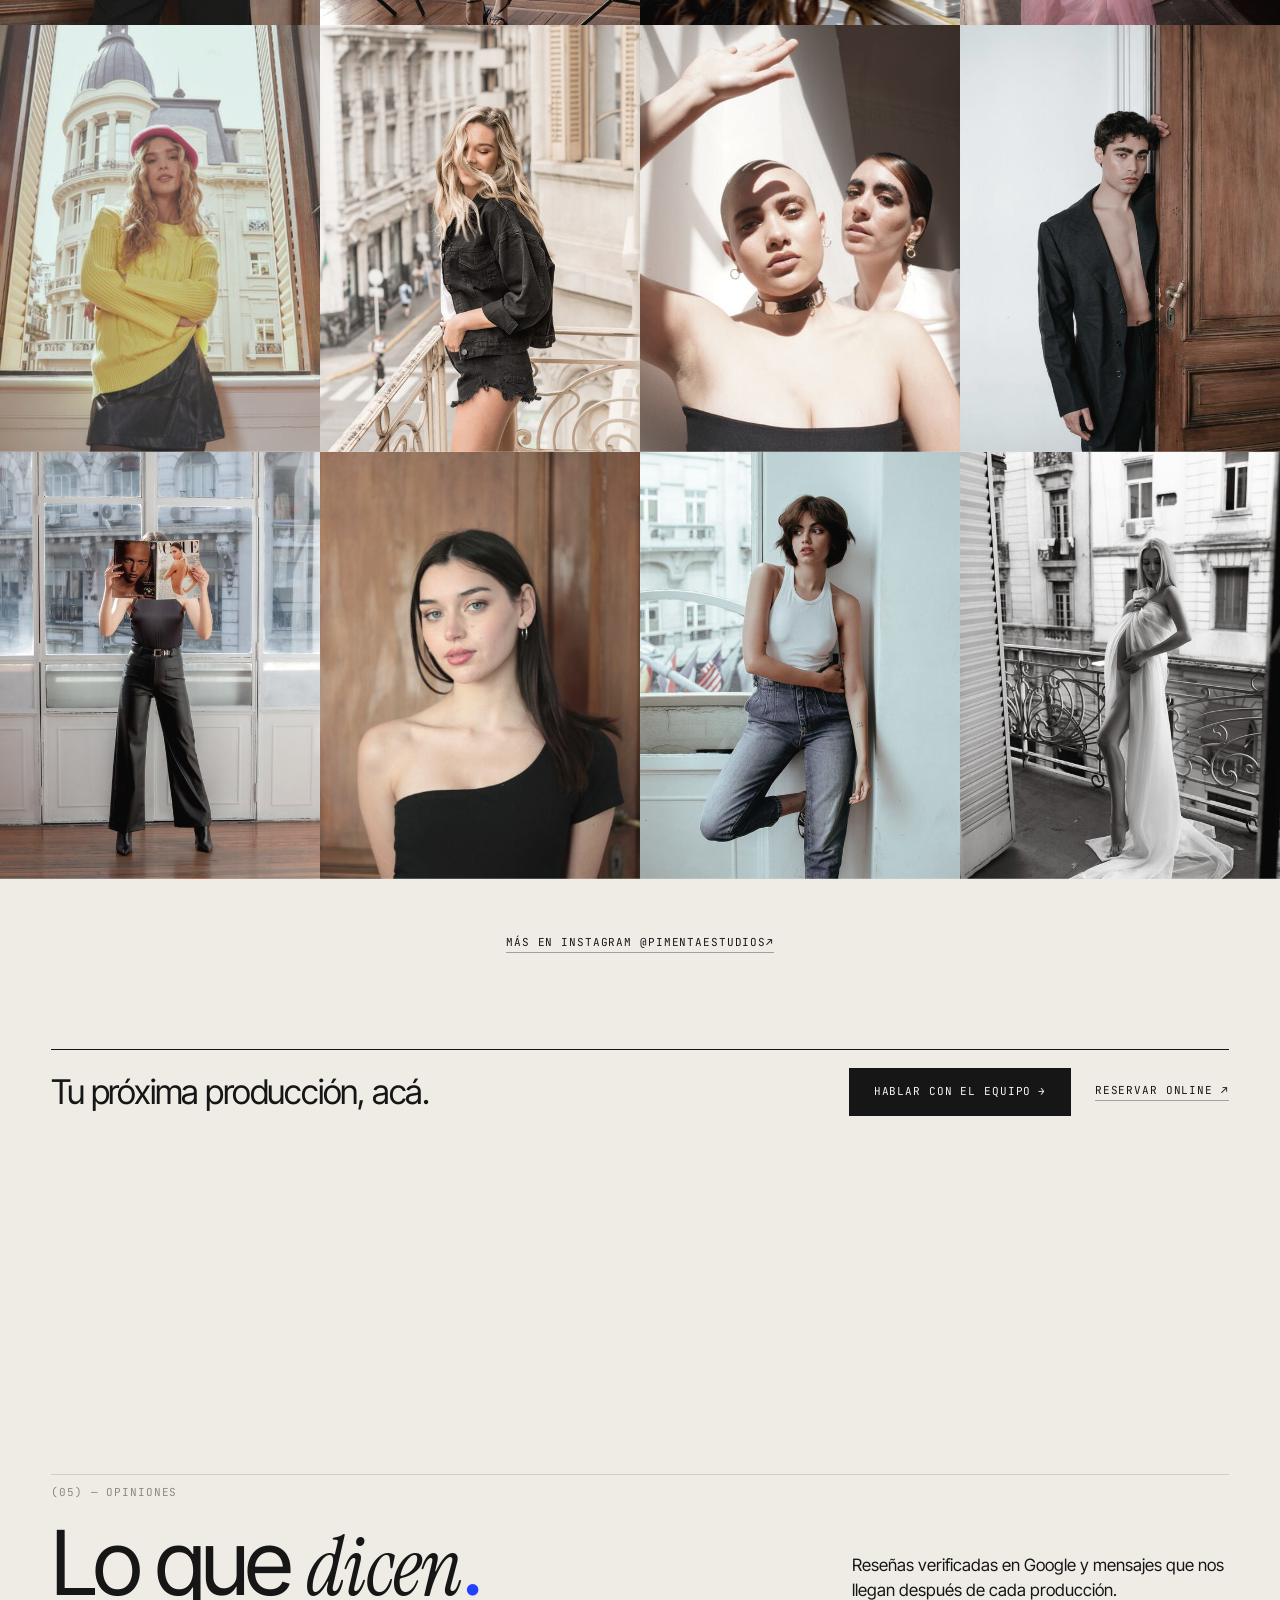
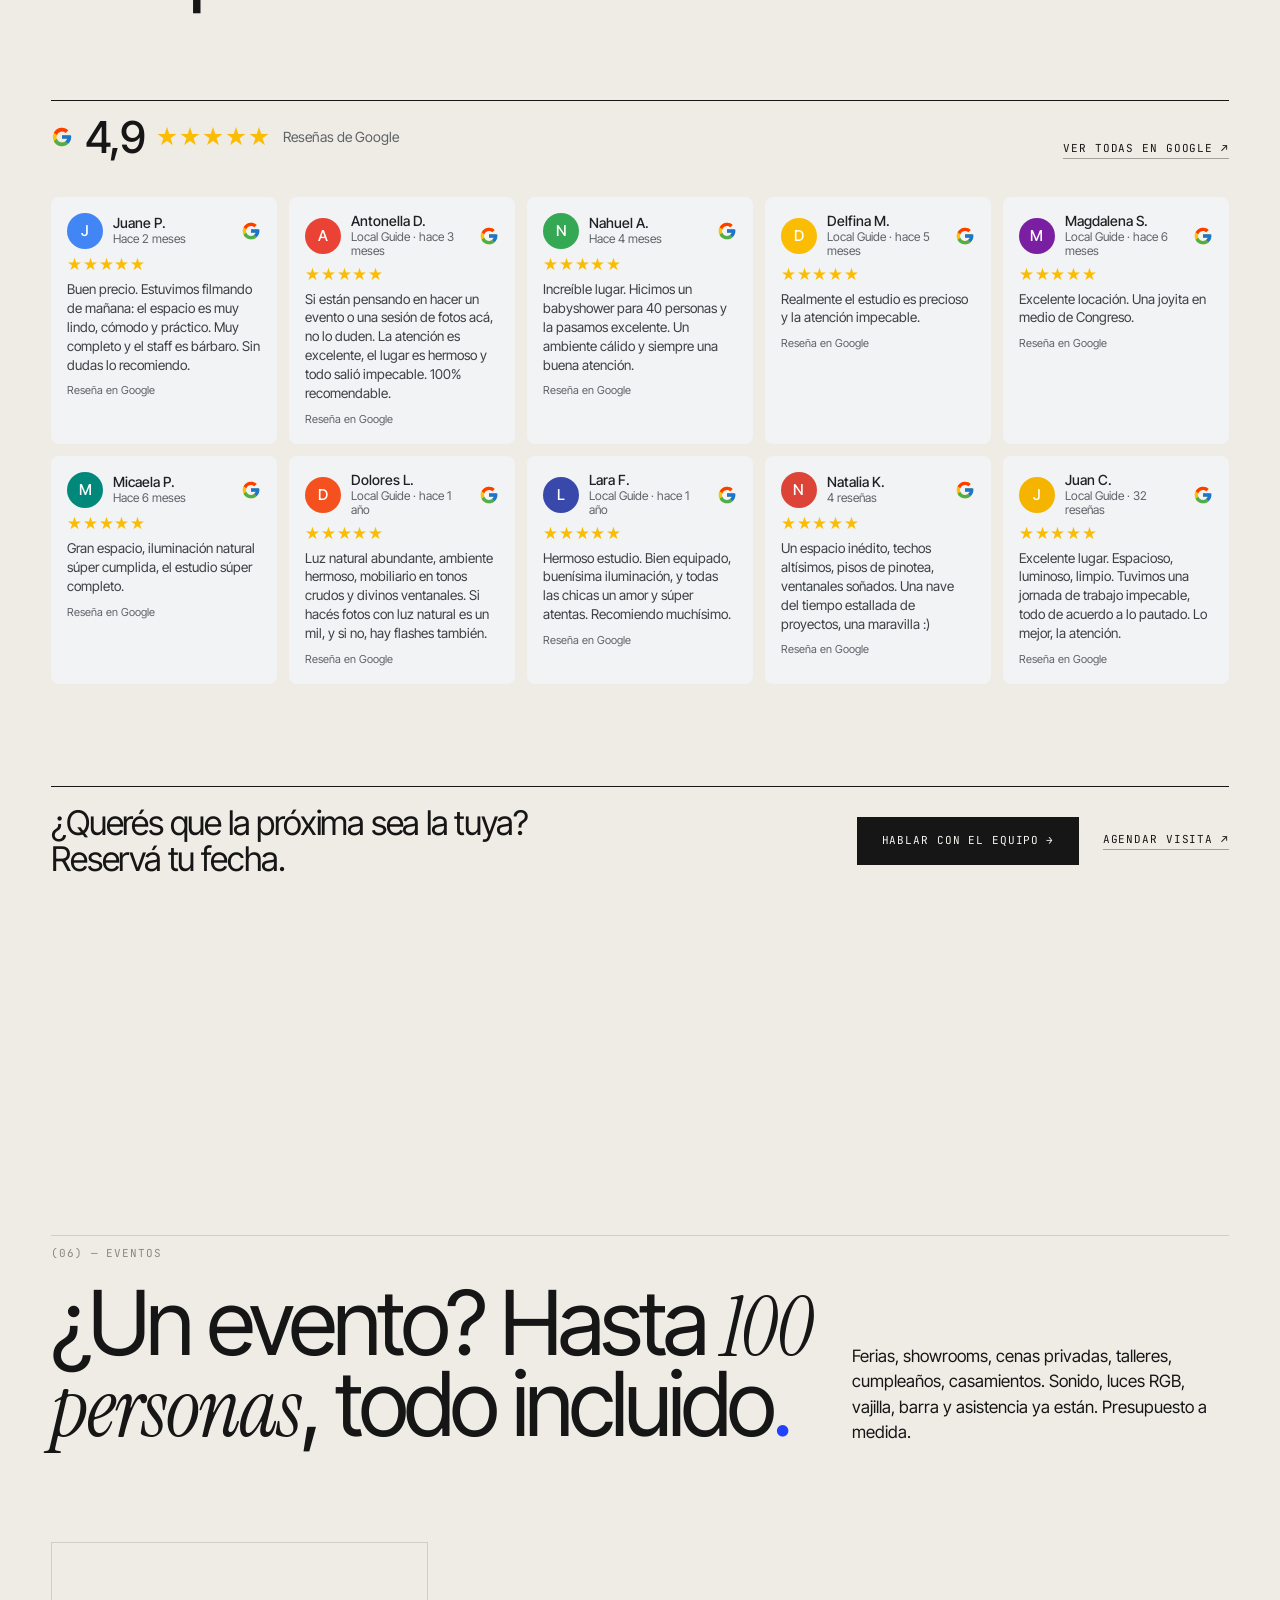
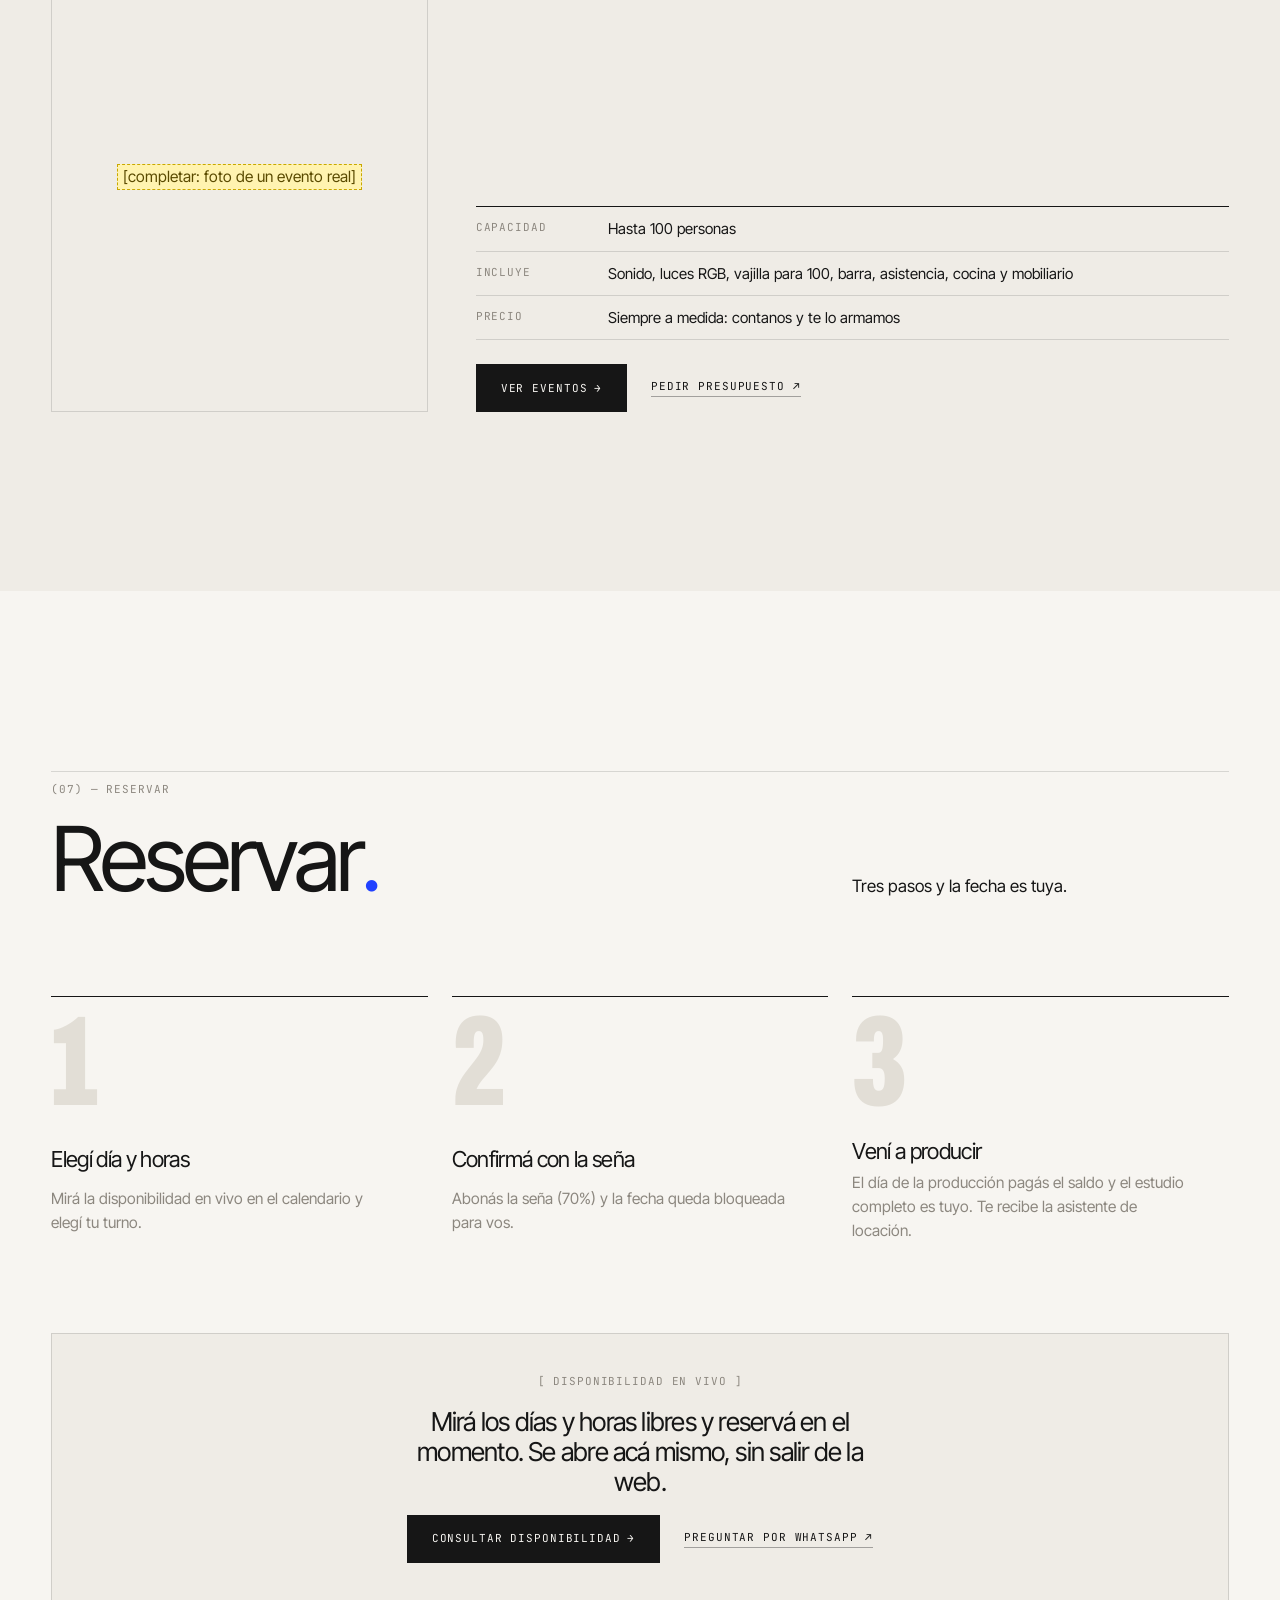
==== commit d68ca416: "Destacados: cantidades sutiles, sin lámpara, escritorio sin fondo, plantas y floreros, infinito de 4" ====
--- a/index.html
+++ b/index.html
@@ -311,23 +311,23 @@
 
   <div class="panel" role="tabpanel" id="tab-muebles" aria-labelledby="b-muebles">
       <ul class="destacados" aria-label="Destacados">
-        <li><figure><button type="button" aria-label="Ver Sillas Wassily Breuer en grande"><img src="img/incluido/wassily.webp" alt="Sillas Wassily Breuer" loading="lazy"></button><figcaption>Sillas Wassily Breuer</figcaption></figure></li>
-        <li><figure><button type="button" aria-label="Ver Sillón modular beige en grande"><img src="img/incluido/sillon-modular.webp" alt="Sillón modular beige" loading="lazy"></button><figcaption>Sillón modular beige</figcaption></figure></li>
+        <li><figure><button type="button" aria-label="Ver Sillas Wassily Breuer en grande"><img src="img/incluido/wassily.webp" alt="Sillas Wassily Breuer" loading="lazy"></button><figcaption>Sillas Wassily Breuer <span class="cant">×2</span></figcaption></figure></li>
+        <li><figure><button type="button" aria-label="Ver Sillón modular beige en grande"><img src="img/incluido/sillon-modular.webp" alt="Sillón modular beige" loading="lazy"></button><figcaption>Sillón modular beige <span class="cant">×4</span></figcaption></figure></li>
         <li><figure><button type="button" aria-label="Ver Mesa Tulip blanca 160 cm en grande"><img src="img/incluido/mesa-tulip.webp" alt="Mesa Tulip blanca 160 cm" loading="lazy"></button><figcaption>Mesa Tulip blanca 160 cm</figcaption></figure></li>
         <li><figure><button type="button" aria-label="Ver Cama queen Calm es Simple en grande"><img src="img/incluido/cama.webp" alt="Cama queen Calm es Simple" loading="lazy"></button><figcaption>Cama queen Calm es Simple</figcaption></figure></li>
-        <li><figure><button type="button" aria-label="Ver Sillas Master Eames en grande"><img src="img/incluido/sillas-master.webp" alt="Sillas Master Eames" loading="lazy"></button><figcaption>Sillas Master Eames</figcaption></figure></li>
+        <li><figure><button type="button" aria-label="Ver Sillas Master Eames en grande"><img src="img/incluido/sillas-master.webp" alt="Sillas Master Eames" loading="lazy"></button><figcaption>Sillas Master Eames <span class="cant">×25</span></figcaption></figure></li>
         <li><figure><button type="button" aria-label="Ver Escritorio beige en grande"><img src="img/incluido/escritorio.webp" alt="Escritorio beige" loading="lazy"></button><figcaption>Escritorio beige</figcaption></figure></li>
         <li><figure><button type="button" aria-label="Ver Estantería blanca y dorada en grande"><img src="img/incluido/estanteria.webp" alt="Estantería blanca y dorada" loading="lazy"></button><figcaption>Estantería blanca y dorada</figcaption></figure></li>
-        <li><figure><button type="button" aria-label="Ver Silla terracota en grande"><img src="img/incluido/silla-terracota.webp" alt="Silla terracota" loading="lazy"></button><figcaption>Silla terracota</figcaption></figure></li>
-        <li><figure><button type="button" aria-label="Ver Alfombra beige de pelo largo en grande"><img src="img/incluido/alfombra.webp" alt="Alfombra beige de pelo largo" loading="lazy"></button><figcaption>Alfombra beige de pelo largo</figcaption></figure></li>
+        <li><figure><button type="button" aria-label="Ver Silla terracota en grande"><img src="img/incluido/silla-terracota.webp" alt="Silla terracota" loading="lazy"></button><figcaption>Silla terracota <span class="cant">×2</span></figcaption></figure></li>
+        <li><figure><button type="button" aria-label="Ver Alfombra beige de pelo largo en grande"><img src="img/incluido/alfombra.webp" alt="Alfombra beige de pelo largo" loading="lazy"></button><figcaption>Alfombra beige de pelo largo <span class="cant">×3</span></figcaption></figure></li>
         <li><figure><button type="button" aria-label="Ver Cuadro estilo Rothko en grande"><img src="img/incluido/rothko.webp" alt="Cuadro estilo Rothko" loading="lazy"></button><figcaption>Cuadro estilo Rothko</figcaption></figure></li>
         <li><figure><button type="button" aria-label="Ver Mesa negra de hierro en grande"><img src="img/incluido/mesa-negra.webp" alt="Mesa negra de hierro" loading="lazy"></button><figcaption>Mesa negra de hierro</figcaption></figure></li>
         <li><figure><button type="button" aria-label="Ver Mesa auxiliar de hierro en grande"><img src="img/incluido/mesa-auxiliar.webp" alt="Mesa auxiliar de hierro" loading="lazy"></button><figcaption>Mesa auxiliar de hierro</figcaption></figure></li>
         <li><figure><button type="button" aria-label="Ver Mesita redonda alta en grande"><img src="img/incluido/mesita.webp" alt="Mesita redonda alta" loading="lazy"></button><figcaption>Mesita redonda alta</figcaption></figure></li>
-        <li><figure><button type="button" aria-label="Ver Lámpara en grande"><img src="img/incluido/lampara.webp" alt="Lámpara" loading="lazy"></button><figcaption>Lámpara</figcaption></figure></li>
-        <li><figure><button type="button" aria-label="Ver Perchero en grande"><img src="img/incluido/perchero.webp" alt="Perchero" loading="lazy"></button><figcaption>Perchero</figcaption></figure></li>
-        <li><figure><button type="button" aria-label="Ver Caballetes de hierro en grande"><img src="img/incluido/caballetes.webp" alt="Caballetes de hierro" loading="lazy"></button><figcaption>Caballetes de hierro</figcaption></figure></li>
-        <li><figure><button type="button" aria-label="Ver Plantas reales en grande"><img src="img/incluido/plantas.webp" alt="Plantas reales" loading="lazy"></button><figcaption>Plantas reales</figcaption></figure></li>
+        <li><figure><button type="button" aria-label="Ver Mesa plegable en grande"><img src="img/incluido/mesa-plegable.webp" alt="Mesa plegable" loading="lazy"></button><figcaption>Mesa plegable</figcaption></figure></li>
+        <li><figure><button type="button" aria-label="Ver Perchero en grande"><img src="img/incluido/perchero.webp" alt="Perchero" loading="lazy"></button><figcaption>Perchero <span class="cant">×4</span></figcaption></figure></li>
+        <li><figure><button type="button" aria-label="Ver Caballetes de hierro en grande"><img src="img/incluido/caballetes.webp" alt="Caballetes de hierro" loading="lazy"></button><figcaption>Caballetes de hierro <span class="cant">×2</span></figcaption></figure></li>
+        <li><figure><button type="button" aria-label="Ver Plantas y floreros en grande"><img src="img/incluido/plantas.webp" alt="Plantas y floreros" loading="lazy"></button><figcaption>Plantas y floreros</figcaption></figure></li>
         <li><figure><button type="button" aria-label="Ver Sillón con manta en grande"><img src="img/incluido/sillon-manta.webp" alt="Sillón con manta" loading="lazy"></button><figcaption>Sillón con manta</figcaption></figure></li>
       </ul>
     <ol class="lista lista-col">
@@ -347,19 +347,19 @@
   </div>
   <div class="panel" role="tabpanel" id="tab-equipos" aria-labelledby="b-equipos" hidden>
       <ul class="destacados" aria-label="Destacados">
-        <li><figure><button type="button" aria-label="Ver Flash Visico 600W en grande"><img src="img/incluido/flash-600.webp" alt="Flash Visico 600W" loading="lazy"></button><figcaption>Flash Visico 600W</figcaption></figure></li>
+        <li><figure><button type="button" aria-label="Ver Flash Visico 600W en grande"><img src="img/incluido/flash-600.webp" alt="Flash Visico 600W" loading="lazy"></button><figcaption>Flash Visico 600W <span class="cant">×2</span></figcaption></figure></li>
         <li><figure><button type="button" aria-label="Ver Flash de apoyo 300W en grande"><img src="img/incluido/flash-300.webp" alt="Flash de apoyo 300W" loading="lazy"></button><figcaption>Flash de apoyo 300W</figcaption></figure></li>
         <li><figure><button type="button" aria-label="Ver Luz continua RGB 500W en grande"><img src="img/incluido/luz-rgb.webp" alt="Luz continua RGB 500W" loading="lazy"></button><figcaption>Luz continua RGB 500W</figcaption></figure></li>
         <li><figure><button type="button" aria-label="Ver Octobox 150 cm en grande"><img src="img/incluido/octobox-150.webp" alt="Octobox 150 cm" loading="lazy"></button><figcaption>Octobox 150 cm</figcaption></figure></li>
         <li><figure><button type="button" aria-label="Ver Octobox Triopo 90 cm en grande"><img src="img/incluido/octobox-90.webp" alt="Octobox Triopo 90 cm" loading="lazy"></button><figcaption>Octobox Triopo 90 cm</figcaption></figure></li>
         <li><figure><button type="button" aria-label="Ver Softbox 60 × 90 cm en grande"><img src="img/incluido/softbox.webp" alt="Softbox 60 × 90 cm" loading="lazy"></button><figcaption>Softbox 60 × 90 cm</figcaption></figure></li>
-        <li><figure><button type="button" aria-label="Ver Luz continua blanca 250W en grande"><img src="img/incluido/luz-blanca.webp" alt="Luz continua blanca 250W" loading="lazy"></button><figcaption>Luz continua blanca 250W</figcaption></figure></li>
-        <li><figure><button type="button" aria-label="Ver Reflector LED en grande"><img src="img/incluido/reflector-led.webp" alt="Reflector LED" loading="lazy"></button><figcaption>Reflector LED</figcaption></figure></li>
-        <li><figure><button type="button" aria-label="Ver Reflector RGB en grande"><img src="img/incluido/reflector-rgb.webp" alt="Reflector RGB" loading="lazy"></button><figcaption>Reflector RGB</figcaption></figure></li>
+        <li><figure><button type="button" aria-label="Ver Luz continua blanca 250W en grande"><img src="img/incluido/luz-blanca.webp" alt="Luz continua blanca 250W" loading="lazy"></button><figcaption>Luz continua blanca 250W <span class="cant">×2</span></figcaption></figure></li>
+        <li><figure><button type="button" aria-label="Ver Reflector LED blanco 100W en grande"><img src="img/incluido/reflector-led.webp" alt="Reflector LED blanco 100W" loading="lazy"></button><figcaption>Reflector LED blanco 100W <span class="cant">×2</span></figcaption></figure></li>
+        <li><figure><button type="button" aria-label="Ver Reflector RGB 50W en grande"><img src="img/incluido/reflector-rgb.webp" alt="Reflector RGB 50W" loading="lazy"></button><figcaption>Reflector RGB 50W <span class="cant">×2</span></figcaption></figure></li>
         <li><figure><button type="button" aria-label="Ver Pantalla 5 en 1 en grande"><img src="img/incluido/pantalla.webp" alt="Pantalla 5 en 1" loading="lazy"></button><figcaption>Pantalla 5 en 1</figcaption></figure></li>
         <li><figure><button type="button" aria-label="Ver Reflector plato en grande"><img src="img/incluido/reflector-plato.webp" alt="Reflector plato" loading="lazy"></button><figcaption>Reflector plato</figcaption></figure></li>
         <li><figure><button type="button" aria-label="Ver Emisor / receptor en grande"><img src="img/incluido/emisor.webp" alt="Emisor / receptor" loading="lazy"></button><figcaption>Emisor / receptor</figcaption></figure></li>
-        <li><figure><button type="button" aria-label="Ver Trípodes de iluminación en grande"><img src="img/incluido/tripodes.webp" alt="Trípodes de iluminación" loading="lazy"></button><figcaption>Trípodes de iluminación</figcaption></figure></li>
+        <li><figure><button type="button" aria-label="Ver Trípodes de iluminación en grande"><img src="img/incluido/tripodes.webp" alt="Trípodes de iluminación" loading="lazy"></button><figcaption>Trípodes de iluminación <span class="cant">×4</span></figcaption></figure></li>
         <li><figure><button type="button" aria-label="Ver Trípode de cámara en grande"><img src="img/incluido/tripode-camara.webp" alt="Trípode de cámara" loading="lazy"></button><figcaption>Trípode de cámara</figcaption></figure></li>
         <li><figure><button type="button" aria-label="Ver Monitor HP 23" en grande"><img src="img/incluido/monitor.webp" alt="Monitor HP 23"" loading="lazy"></button><figcaption>Monitor HP 23"</figcaption></figure></li>
         <li><figure><button type="button" aria-label="Ver Cable tether USB-C en grande"><img src="img/incluido/cable-tether.webp" alt="Cable tether USB-C" loading="lazy"></button><figcaption>Cable tether USB-C</figcaption></figure></li>
@@ -367,7 +367,7 @@
         <li><figure><button type="button" aria-label="Ver Soporte de fondo en grande"><img src="img/incluido/soporte-fondo.webp" alt="Soporte de fondo" loading="lazy"></button><figcaption>Soporte de fondo</figcaption></figure></li>
       </ul>
     <ol class="lista lista-col">
-      <li>Infinito ciclorama 2,72 × 3 m: blanco, azul, negro y rosa <span class="nota-mini">¿No encontrás el color que necesitás? Lo pedimos para vos.</span></li>
+      <li>Infinito ciclorama 2,72 × 3 m: blanco, negro, azul y naranja <span class="nota-mini">¿No encontrás el color que necesitás? Lo pedimos para vos.</span></li>
       <li>2 flashes Visico 600W con luz de modelado 25W</li>
       <li>Flash Visico 300W de apoyo</li>
       <li>Luz continua RGB 500W, montura Bowens</li>
--- a/css/estilos.css
+++ b/css/estilos.css
@@ -784,3 +784,5 @@
   .destacados { grid-template-columns: repeat(6, 1fr); margin-bottom: 40px; }
   .destacados img { height: 88px; }
 }
+
+.destacados .cant { font-family: var(--f-mono); font-size: 10px; letter-spacing: .06em; color: var(--gris); margin-left: 3px; }
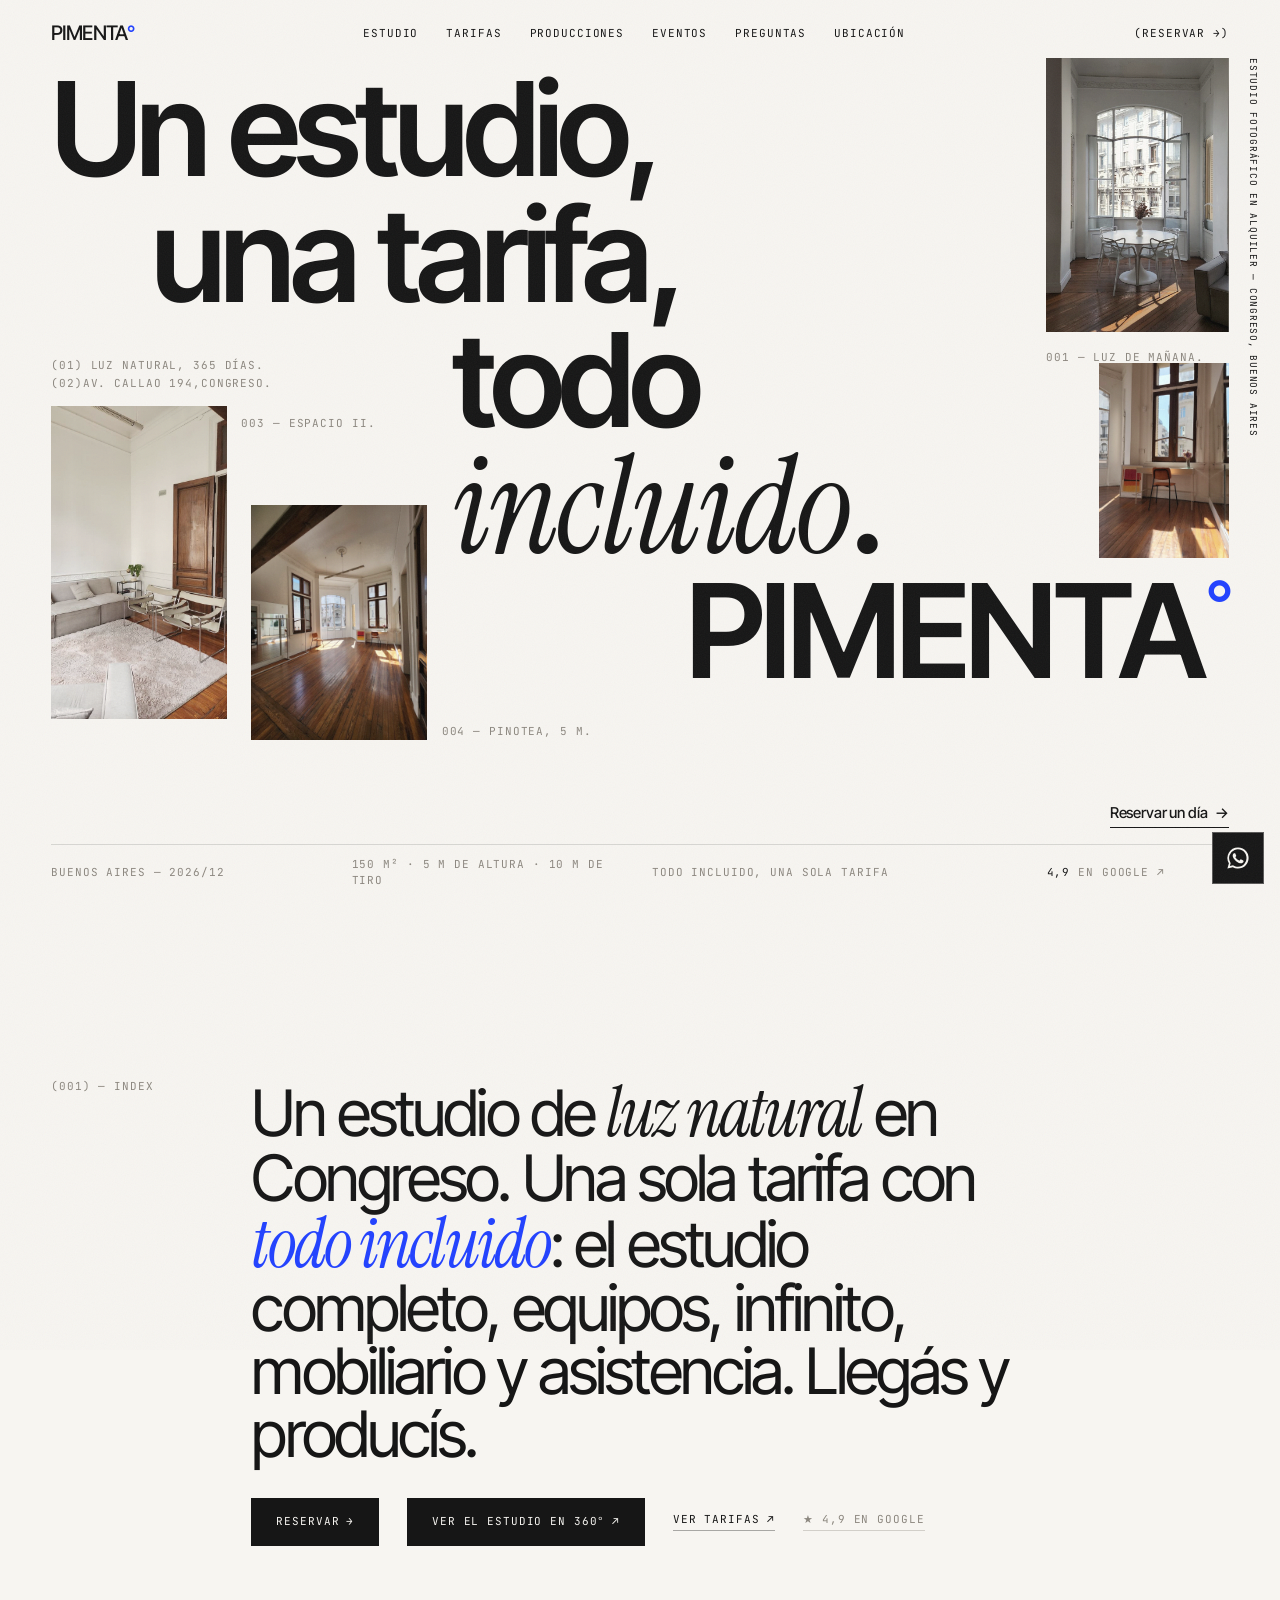
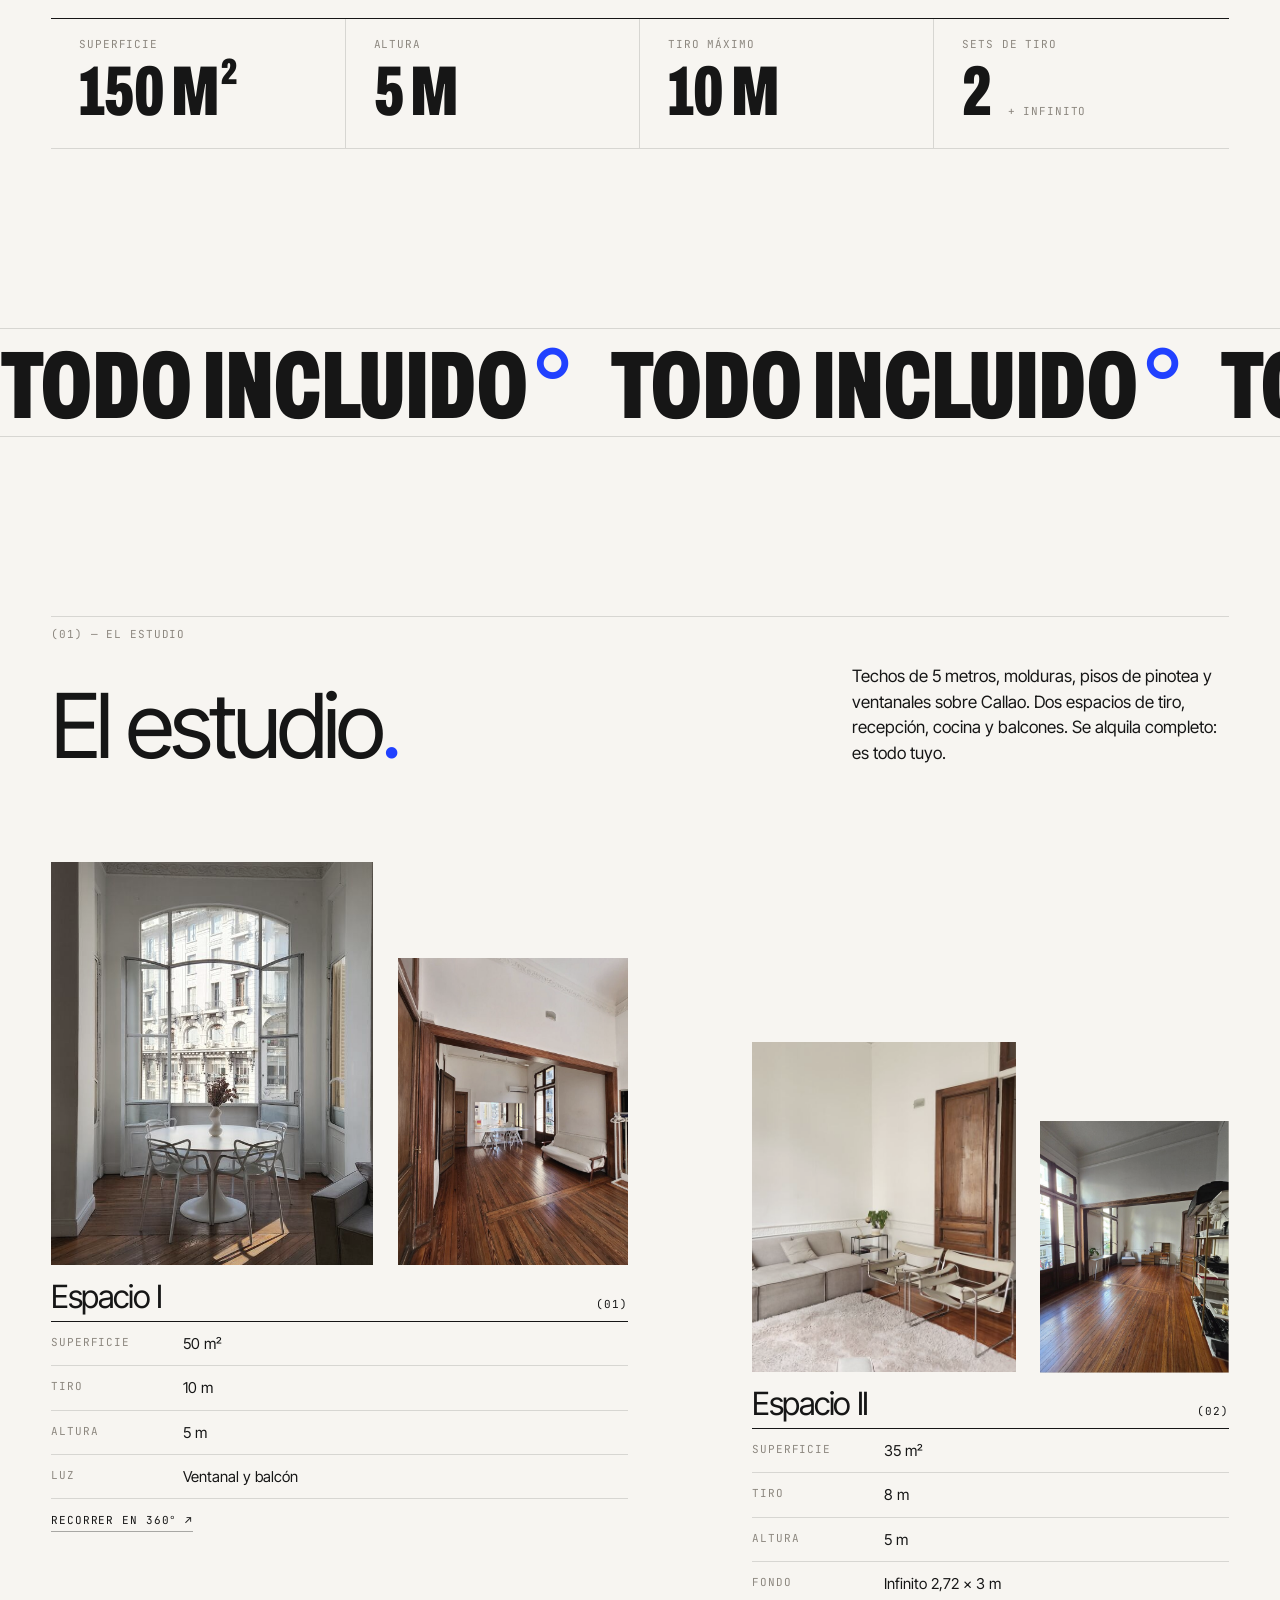
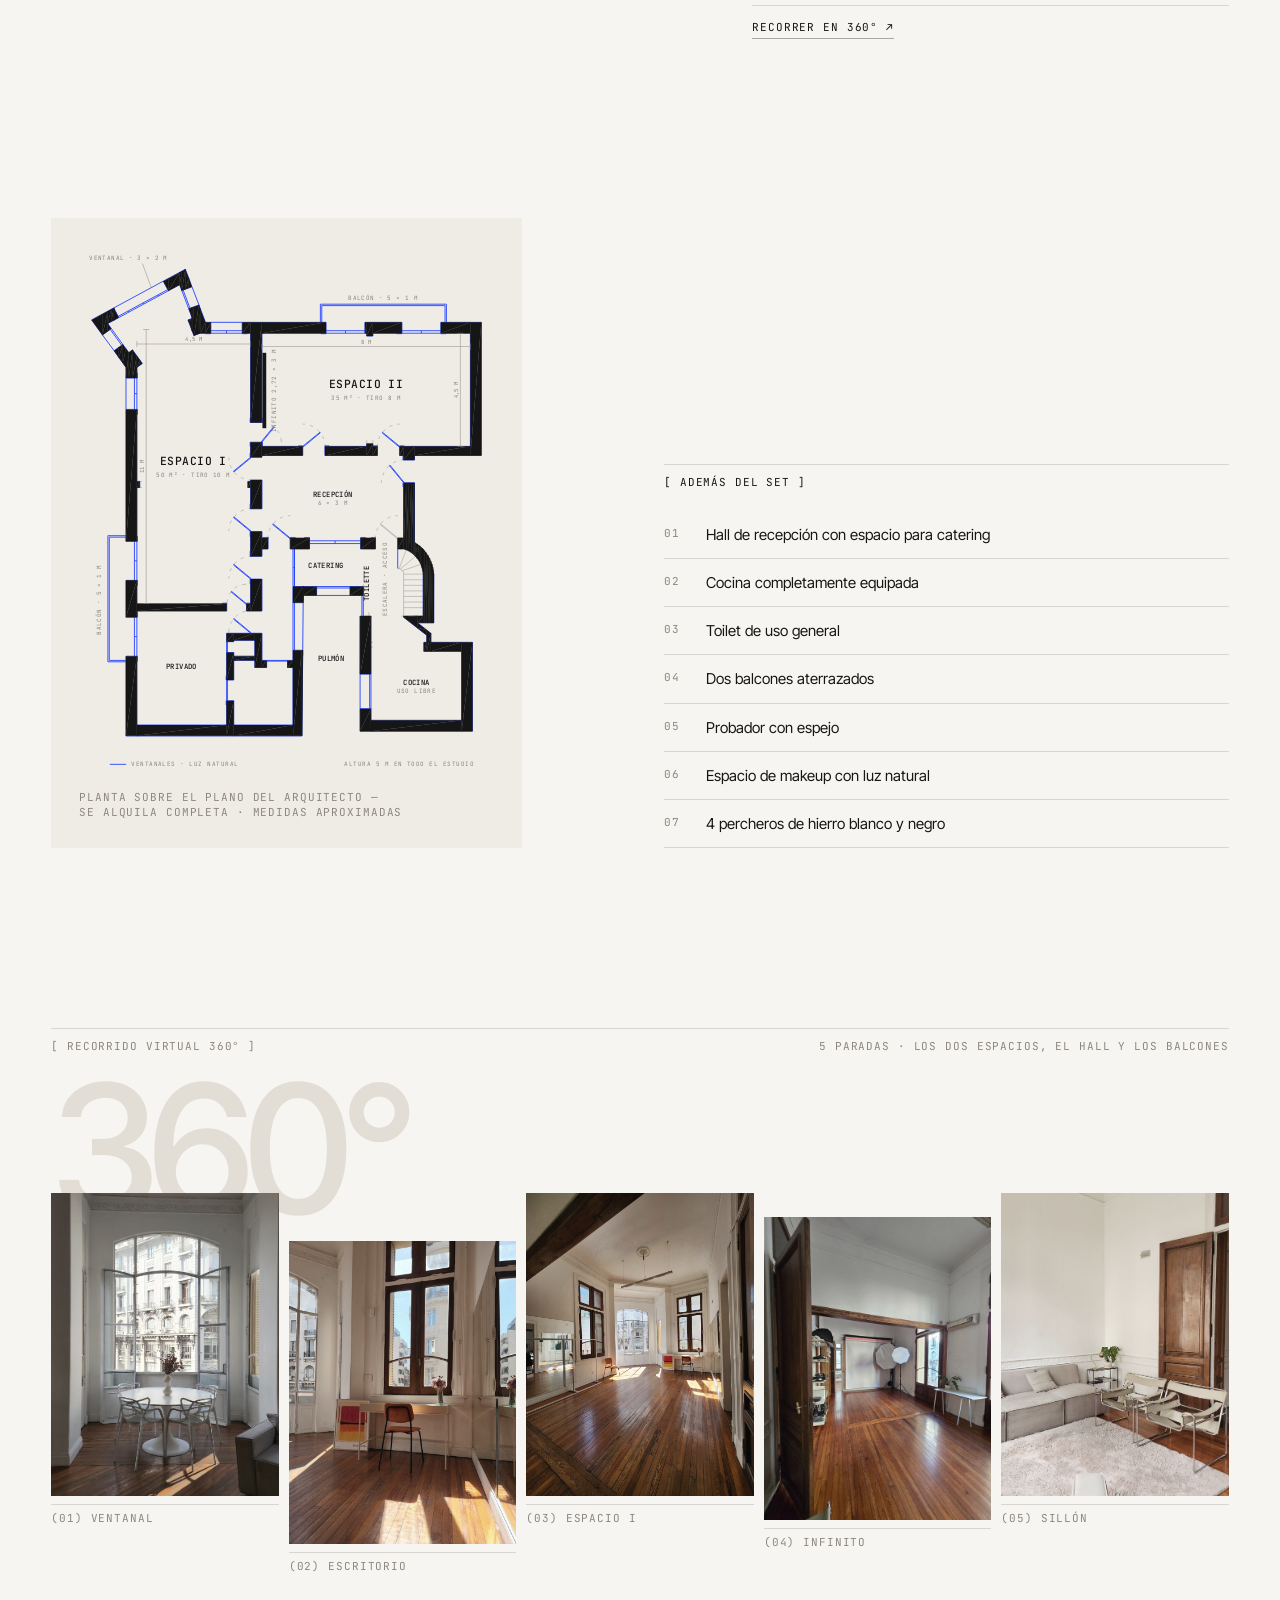
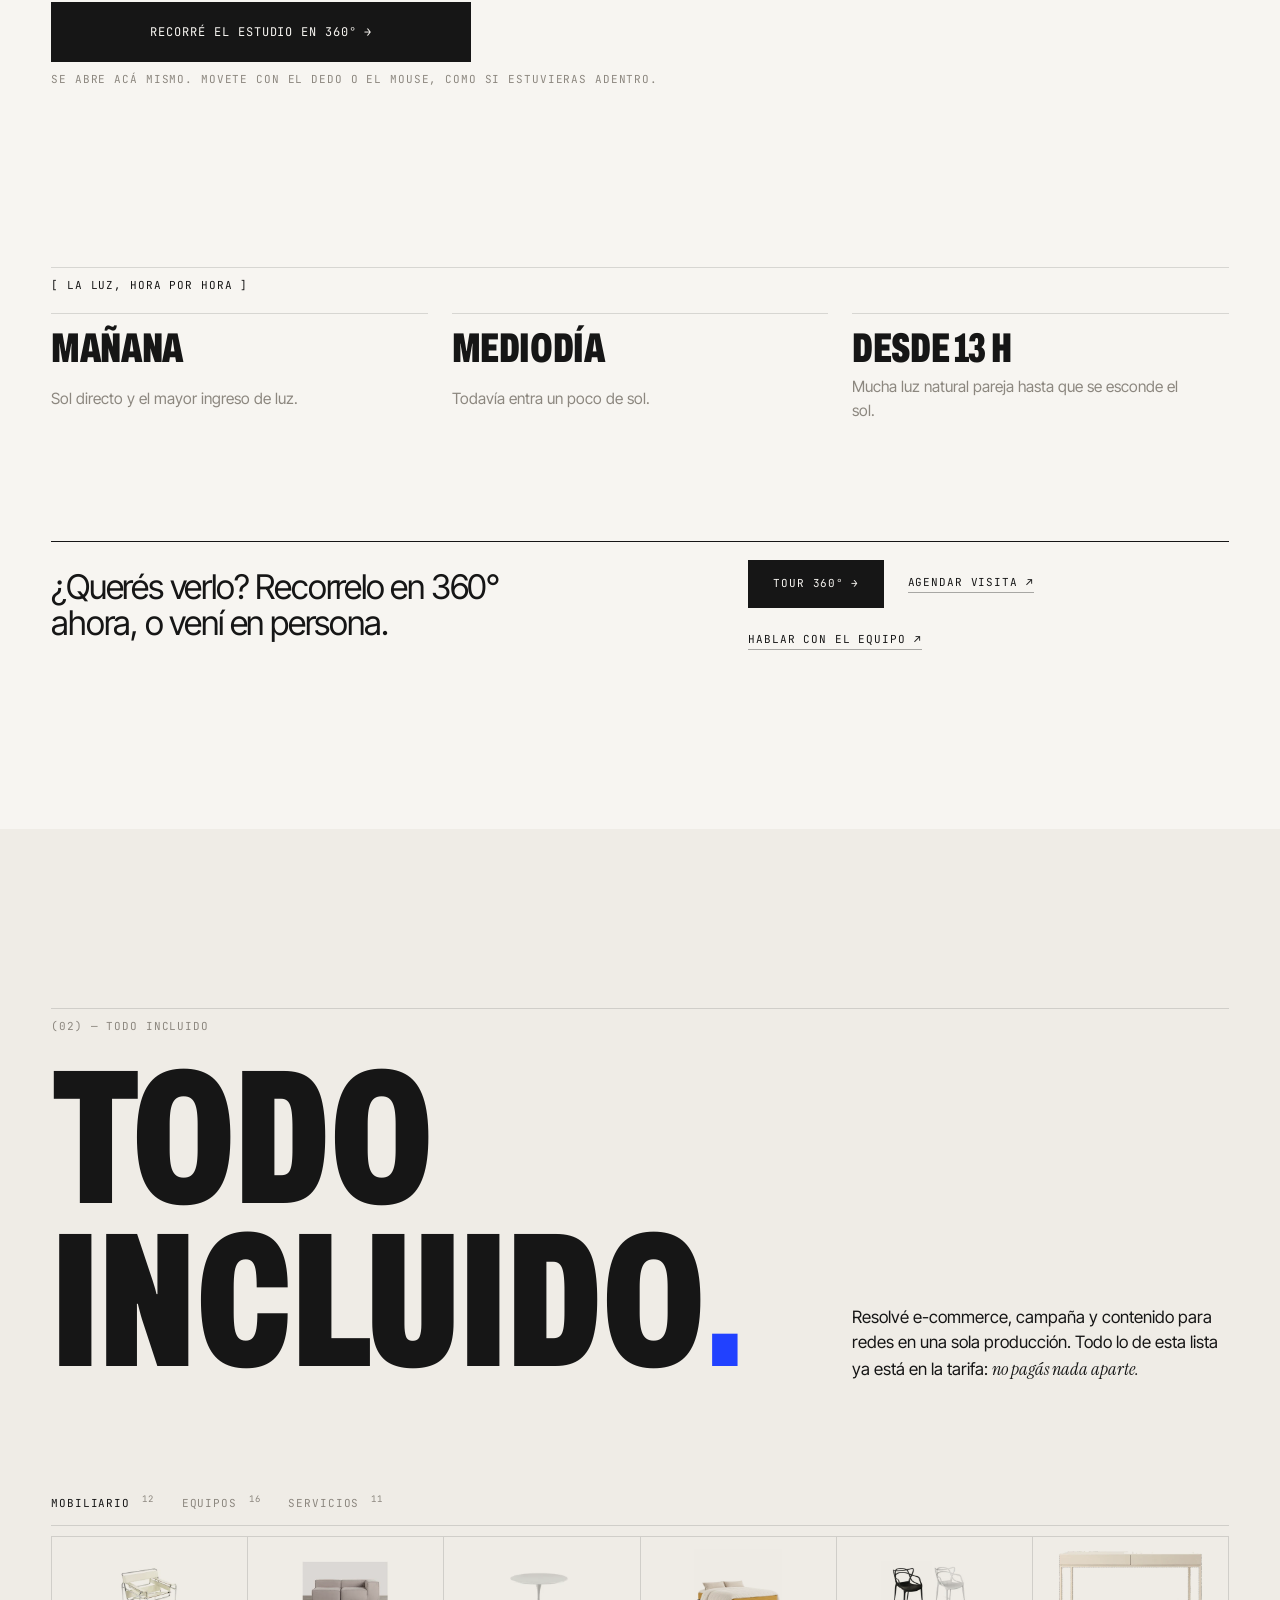
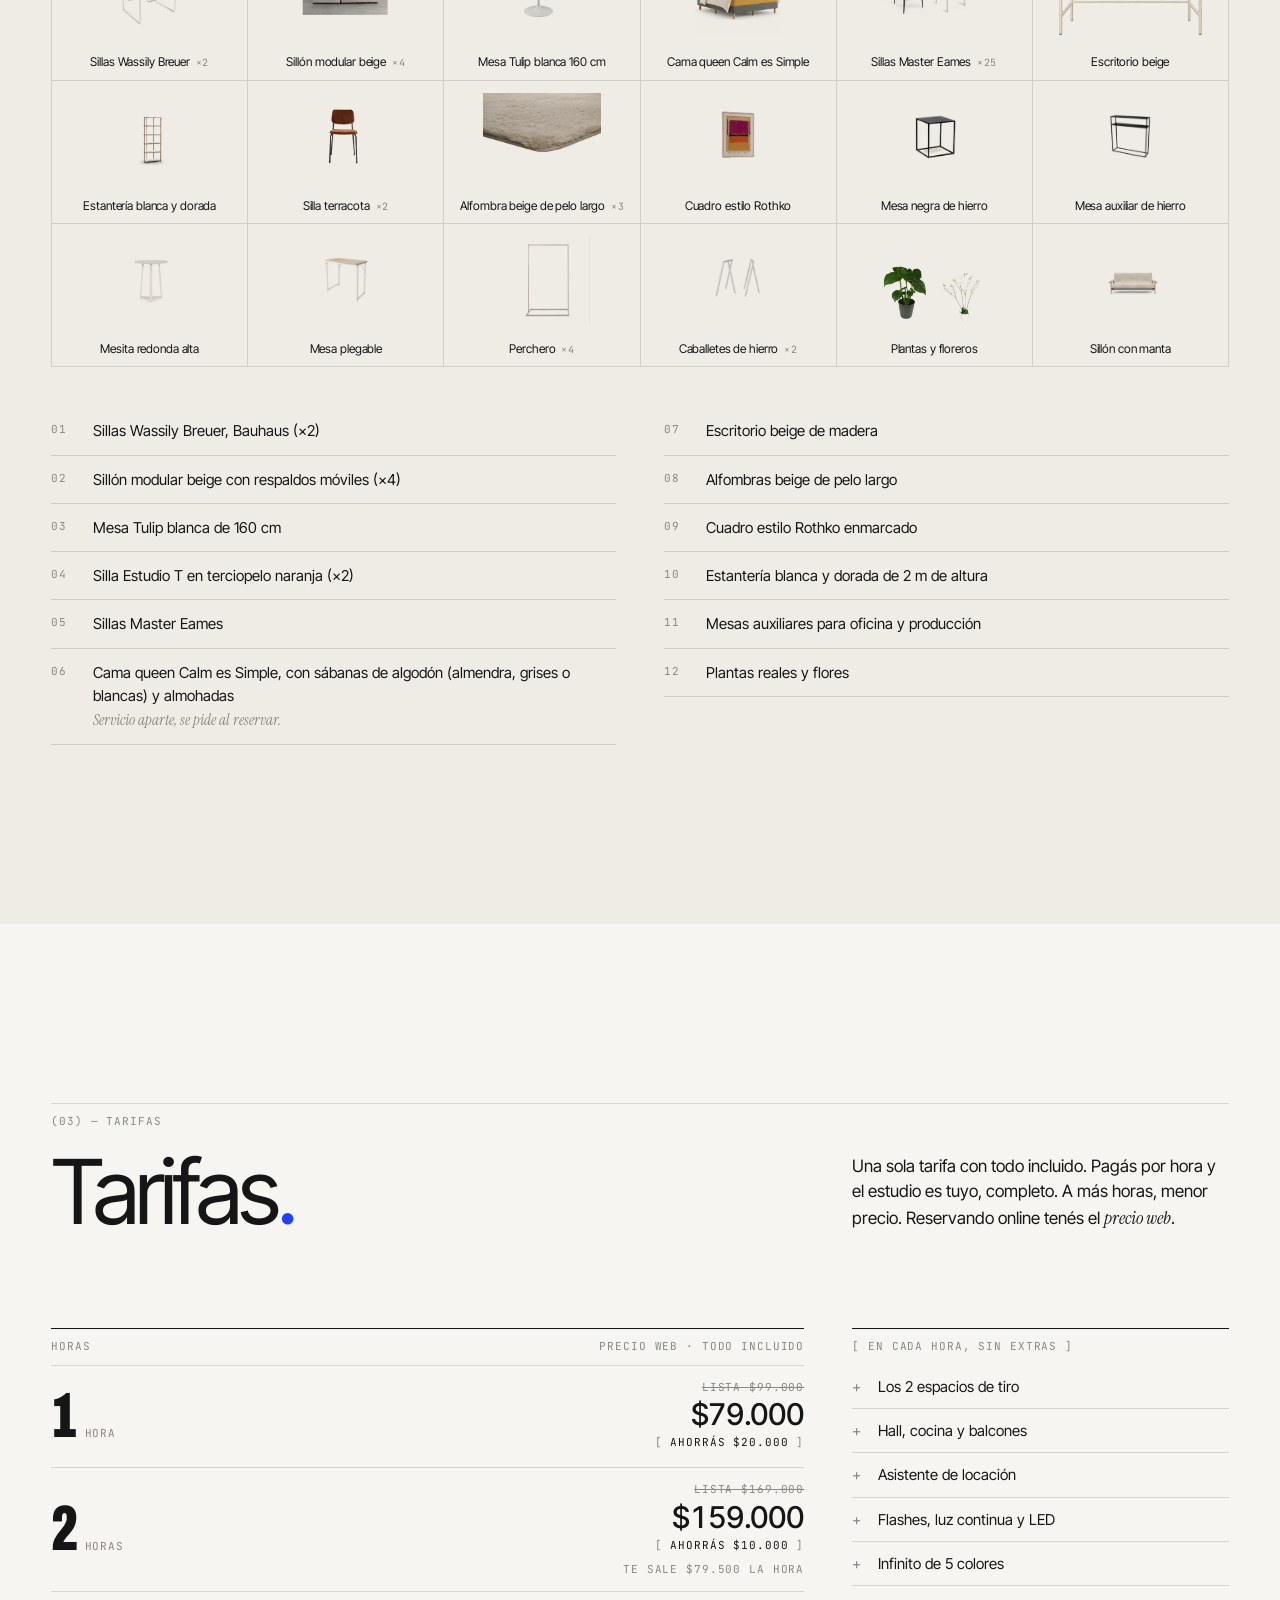
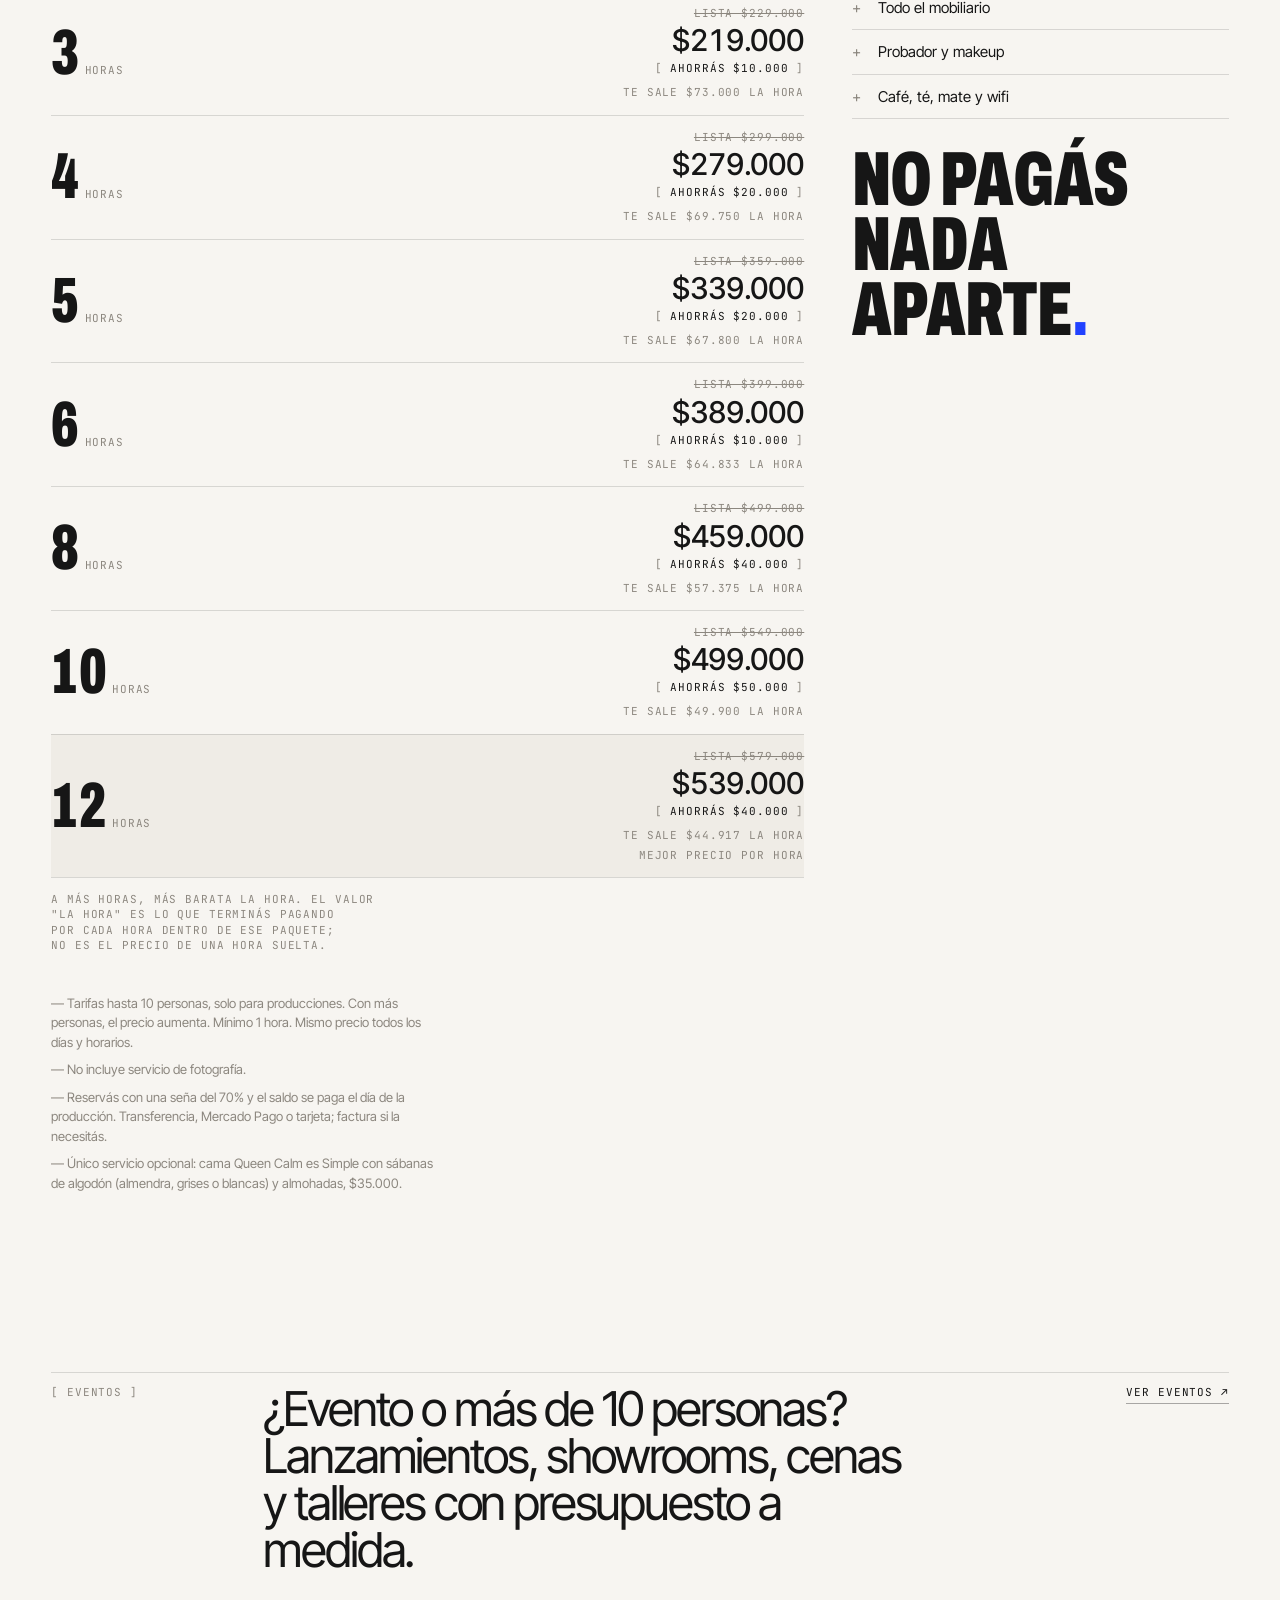
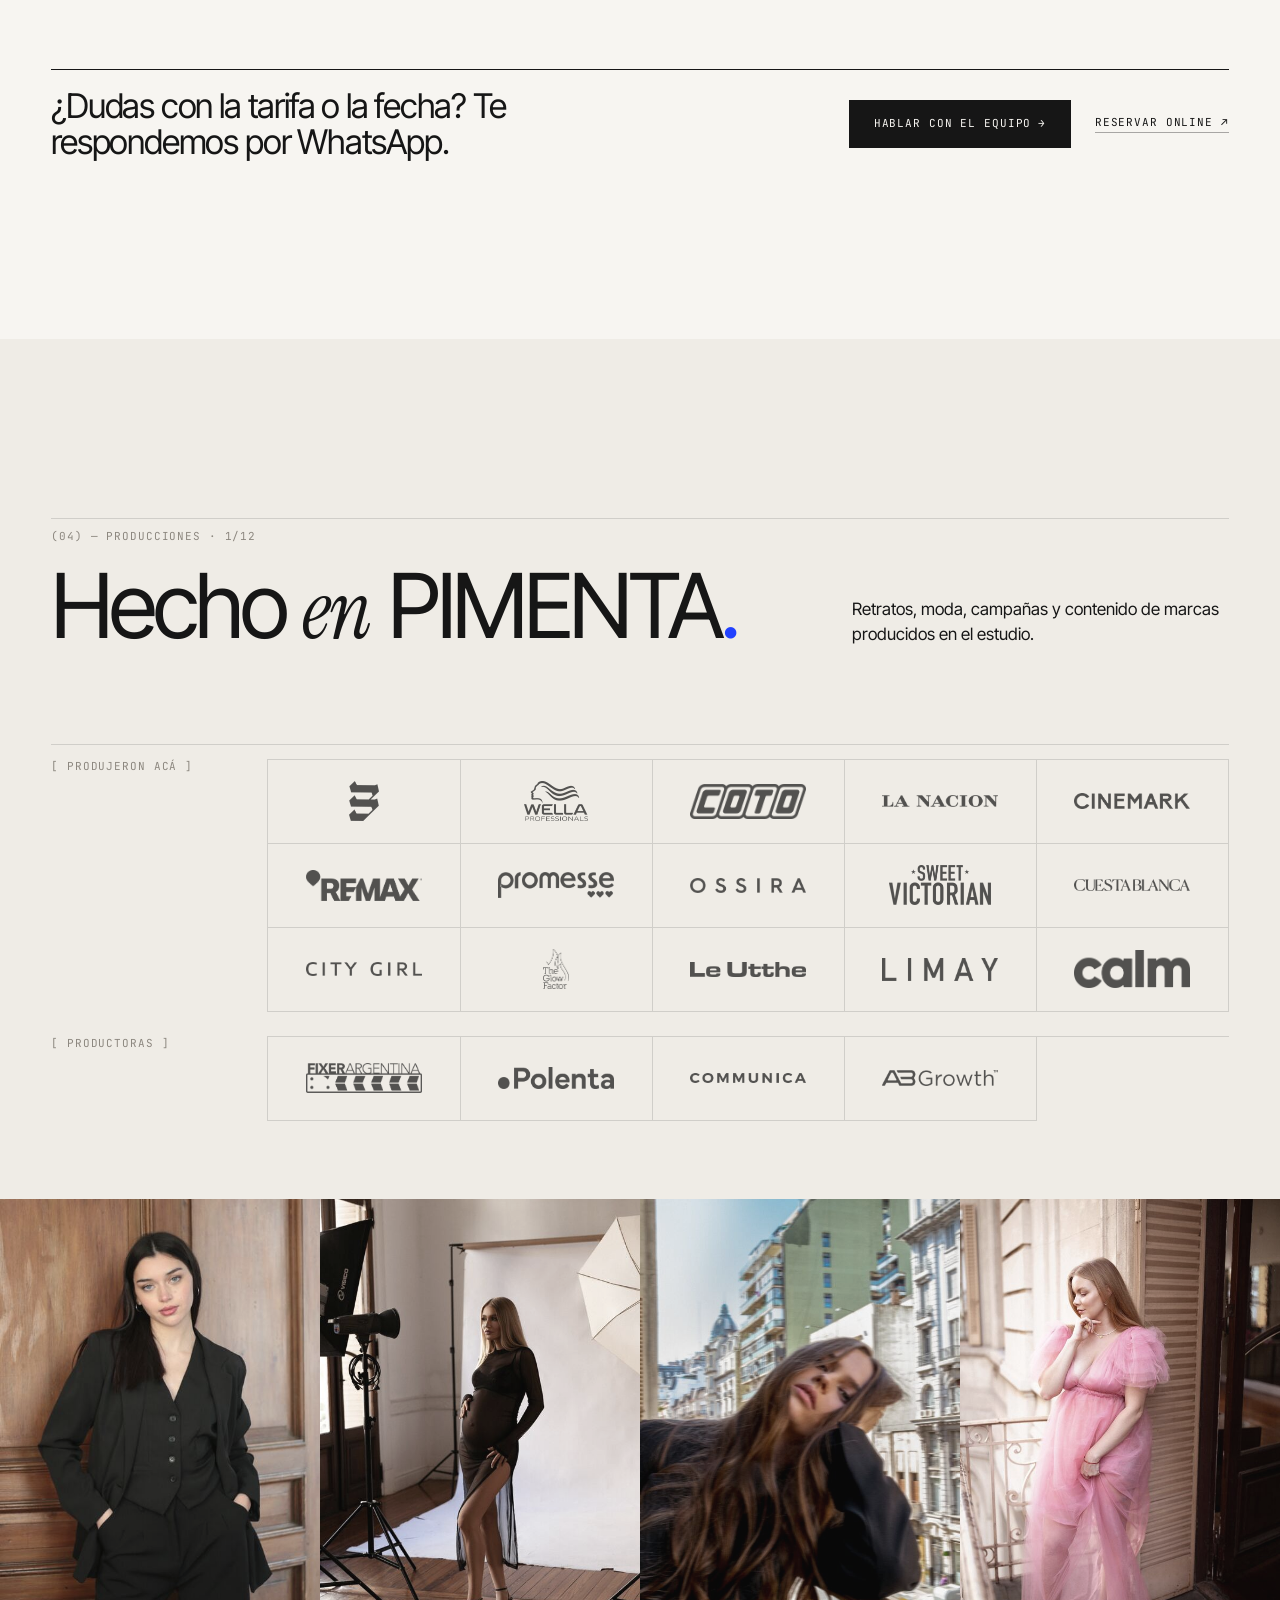
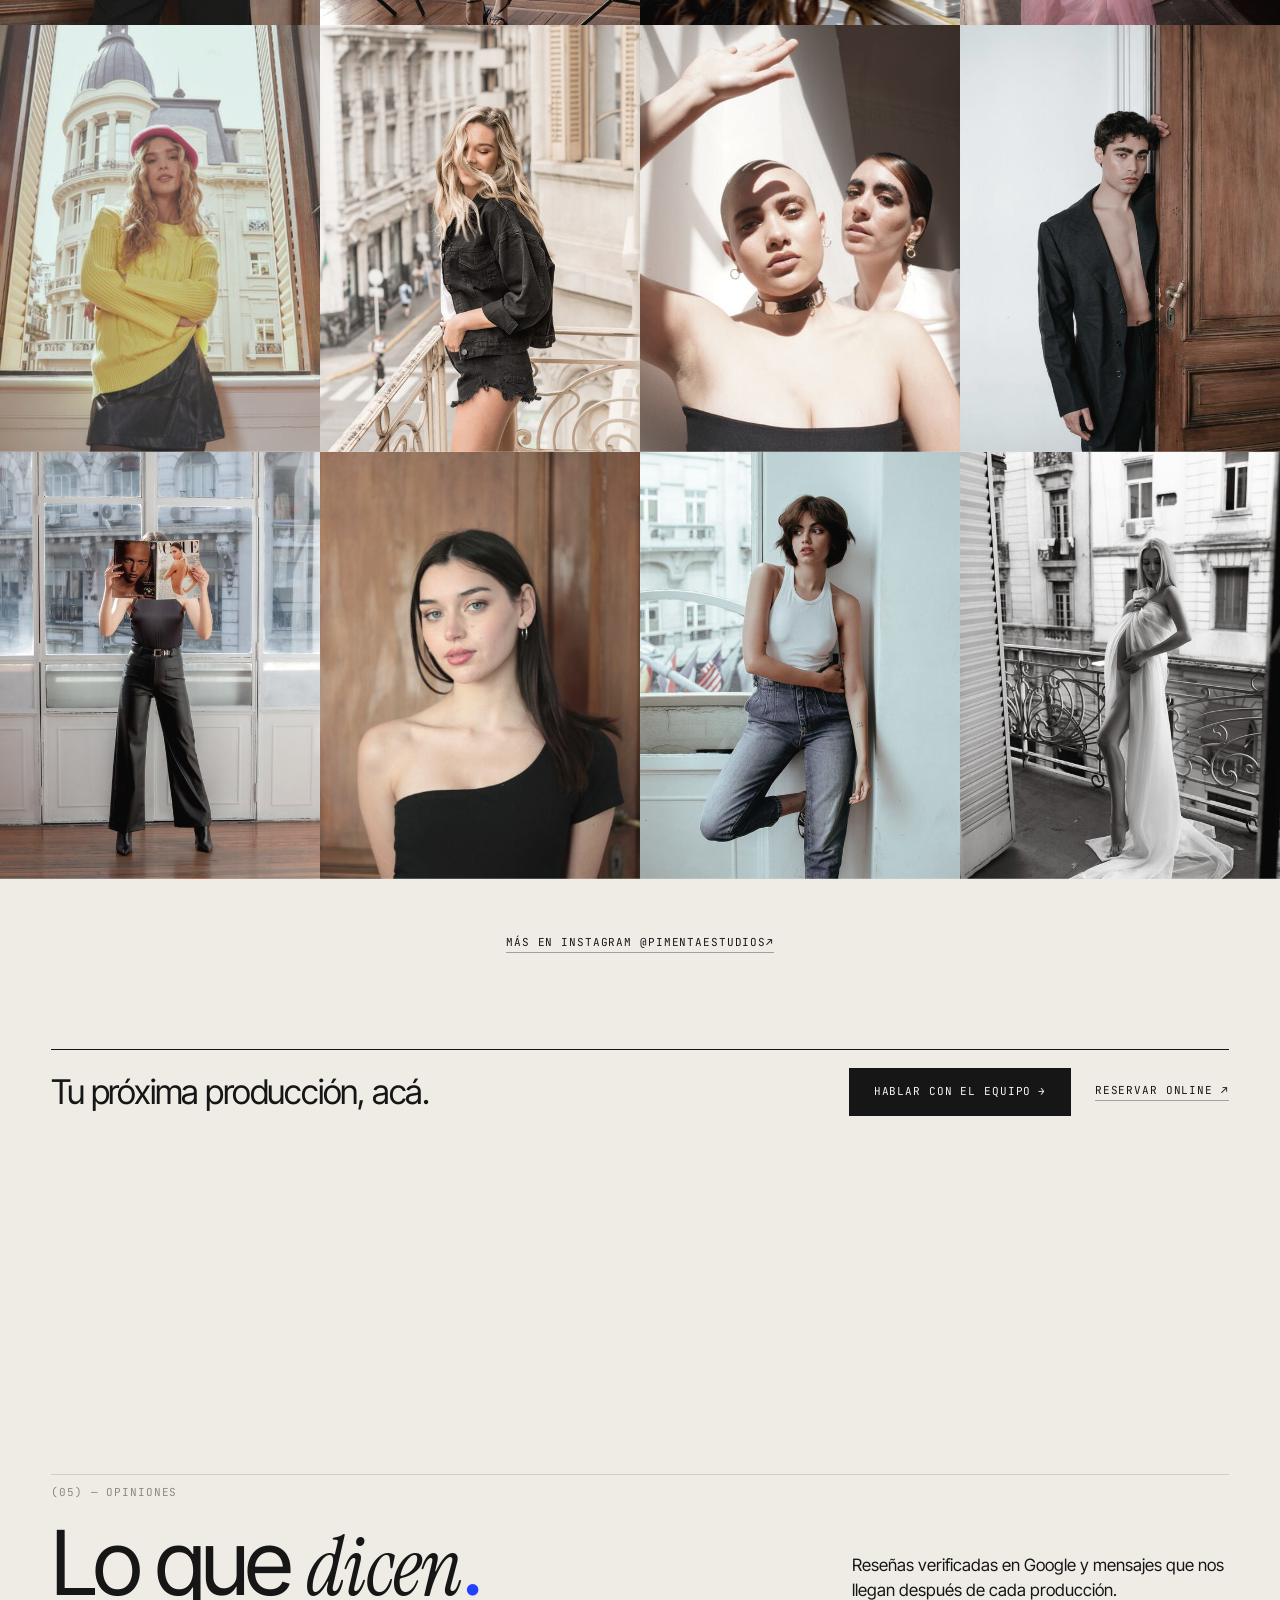
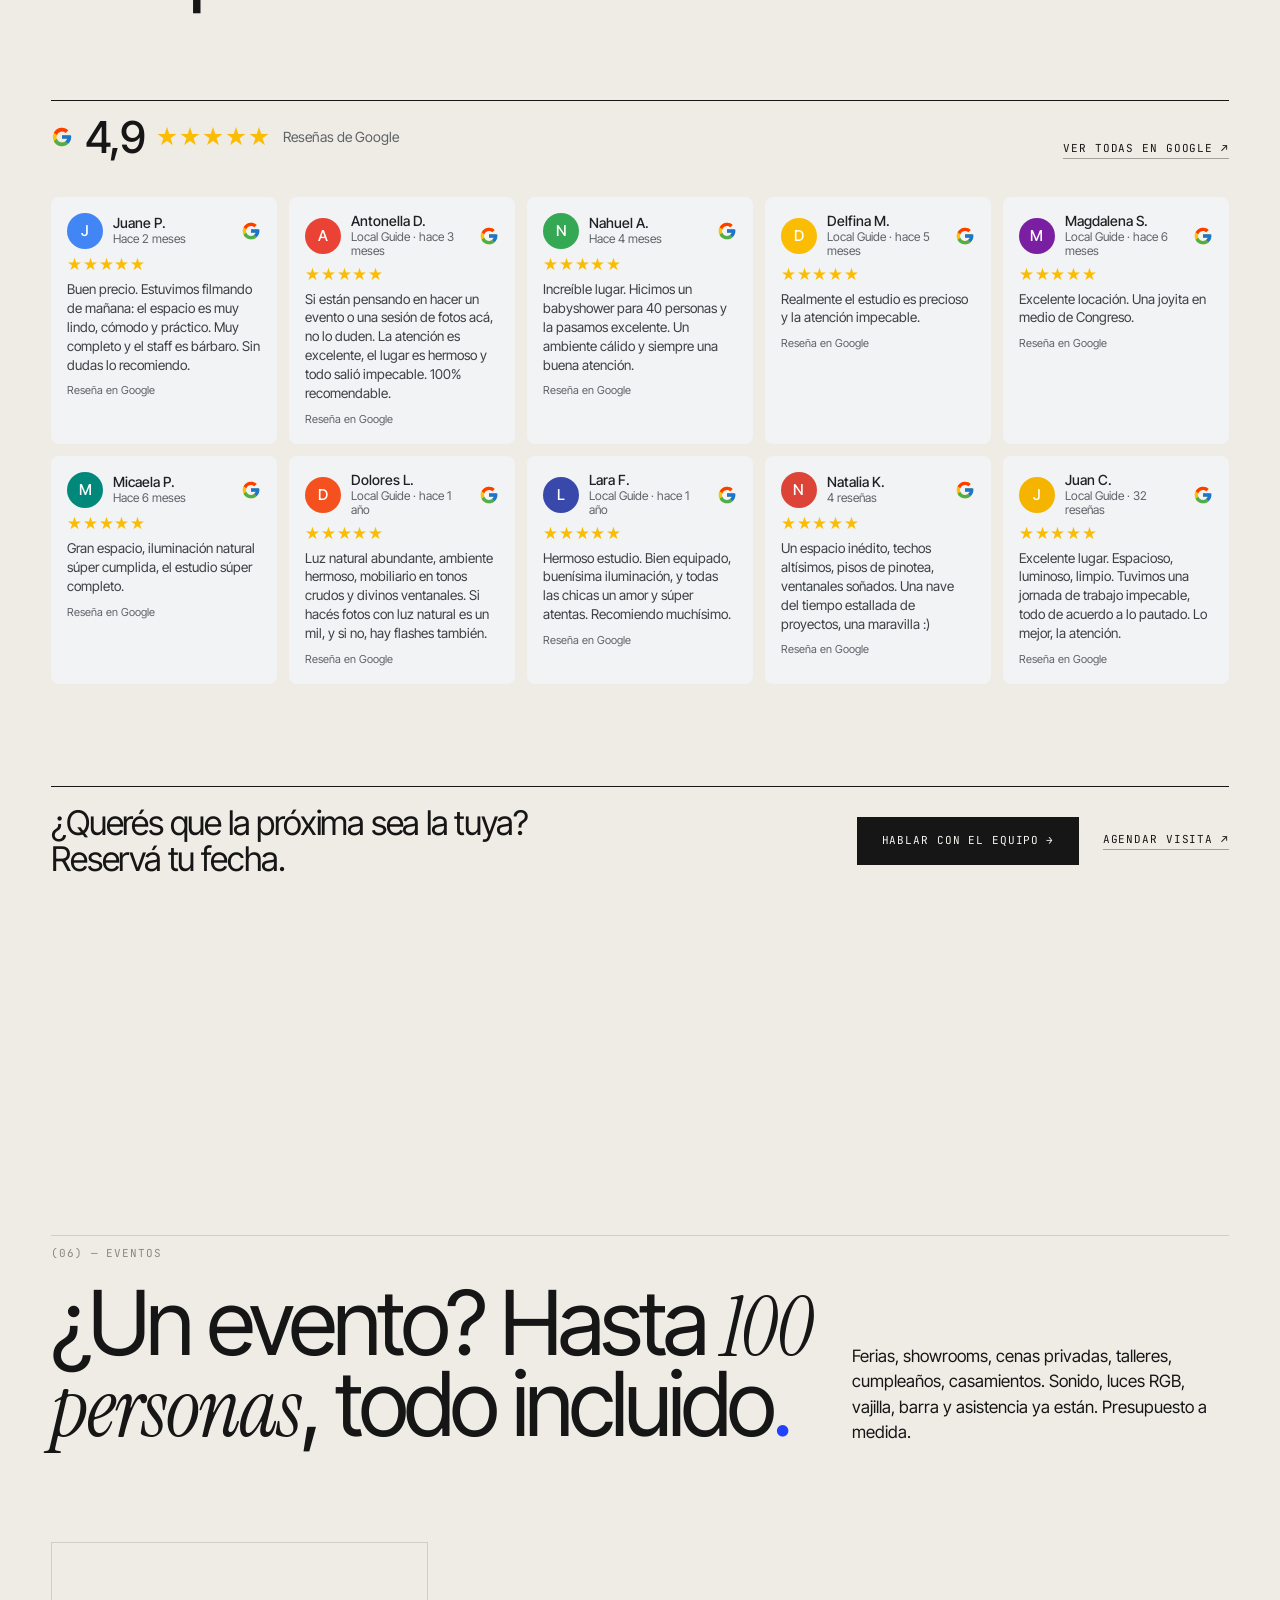
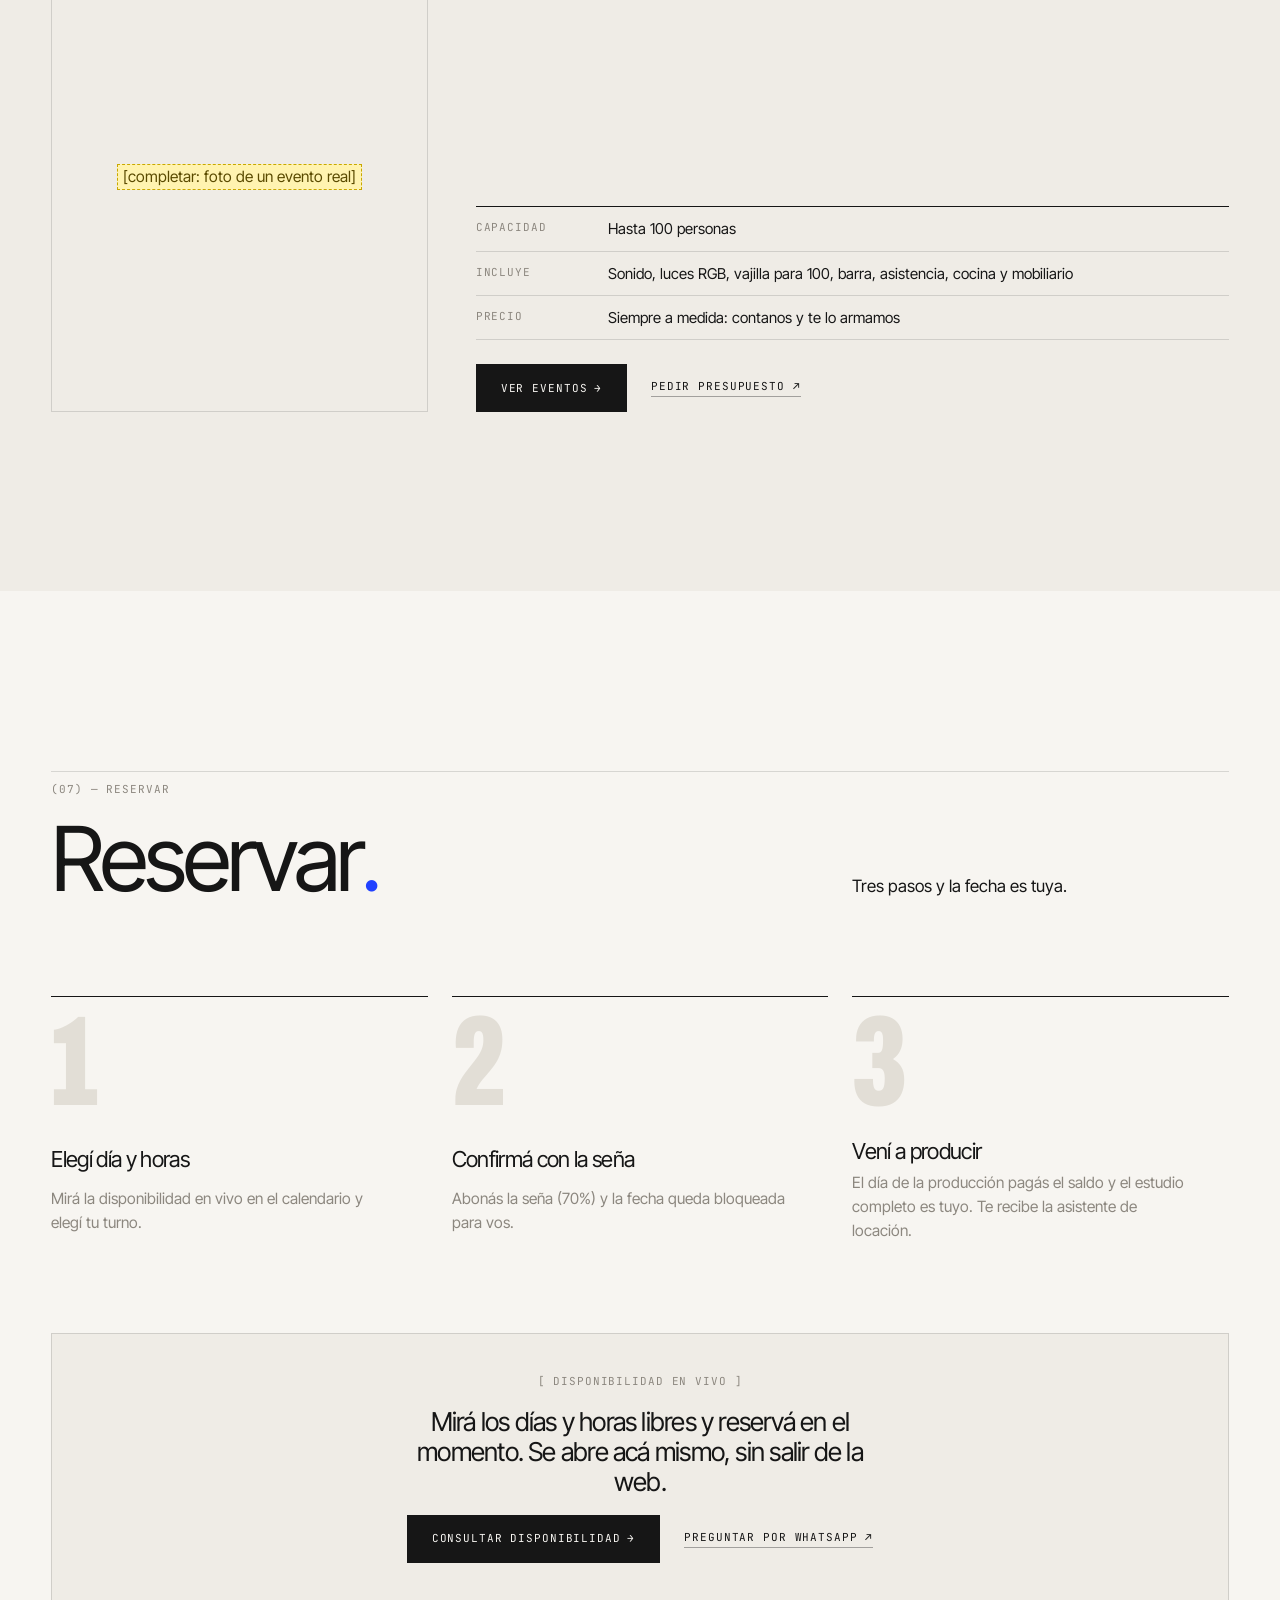
==== commit 8ee23524: "Infinito: 5 colores (blanco, azul marino, rosa, naranja vibrante y negro abajo) Co-Authored-By: Clau" ====
--- a/index.html
+++ b/index.html
@@ -363,11 +363,11 @@
         <li><figure><button type="button" aria-label="Ver Trípode de cámara en grande"><img src="img/incluido/tripode-camara.webp" alt="Trípode de cámara" loading="lazy"></button><figcaption>Trípode de cámara</figcaption></figure></li>
         <li><figure><button type="button" aria-label="Ver Monitor HP 23" en grande"><img src="img/incluido/monitor.webp" alt="Monitor HP 23"" loading="lazy"></button><figcaption>Monitor HP 23"</figcaption></figure></li>
         <li><figure><button type="button" aria-label="Ver Cable tether USB-C en grande"><img src="img/incluido/cable-tether.webp" alt="Cable tether USB-C" loading="lazy"></button><figcaption>Cable tether USB-C</figcaption></figure></li>
-        <li><figure><button type="button" aria-label="Ver Infinito de 4 colores en grande"><img src="img/incluido/infinito.webp" alt="Infinito de 4 colores" loading="lazy"></button><figcaption>Infinito de 4 colores</figcaption></figure></li>
+        <li><figure><button type="button" aria-label="Ver Infinito de 5 colores en grande"><img src="img/incluido/infinito.webp" alt="Infinito de 5 colores" loading="lazy"></button><figcaption>Infinito de 5 colores</figcaption></figure></li>
         <li><figure><button type="button" aria-label="Ver Soporte de fondo en grande"><img src="img/incluido/soporte-fondo.webp" alt="Soporte de fondo" loading="lazy"></button><figcaption>Soporte de fondo</figcaption></figure></li>
       </ul>
     <ol class="lista lista-col">
-      <li>Infinito ciclorama 2,72 × 3 m: blanco, negro, azul y naranja <span class="nota-mini">¿No encontrás el color que necesitás? Lo pedimos para vos.</span></li>
+      <li>Infinito ciclorama 2,72 × 3 m: blanco, azul marino, rosa, naranja y negro <span class="nota-mini">¿No encontrás el color que necesitás? Lo pedimos para vos.</span></li>
       <li>2 flashes Visico 600W con luz de modelado 25W</li>
       <li>Flash Visico 300W de apoyo</li>
       <li>Luz continua RGB 500W, montura Bowens</li>
@@ -430,7 +430,7 @@
         <li>Hall, cocina y balcones</li>
         <li>Asistente de locación</li>
         <li>Flashes, luz continua y LED</li>
-        <li>Infinito de 4 colores</li>
+        <li>Infinito de 5 colores</li>
         <li>Todo el mobiliario</li>
         <li>Probador y makeup</li>
         <li>Café, té, mate y wifi</li>
